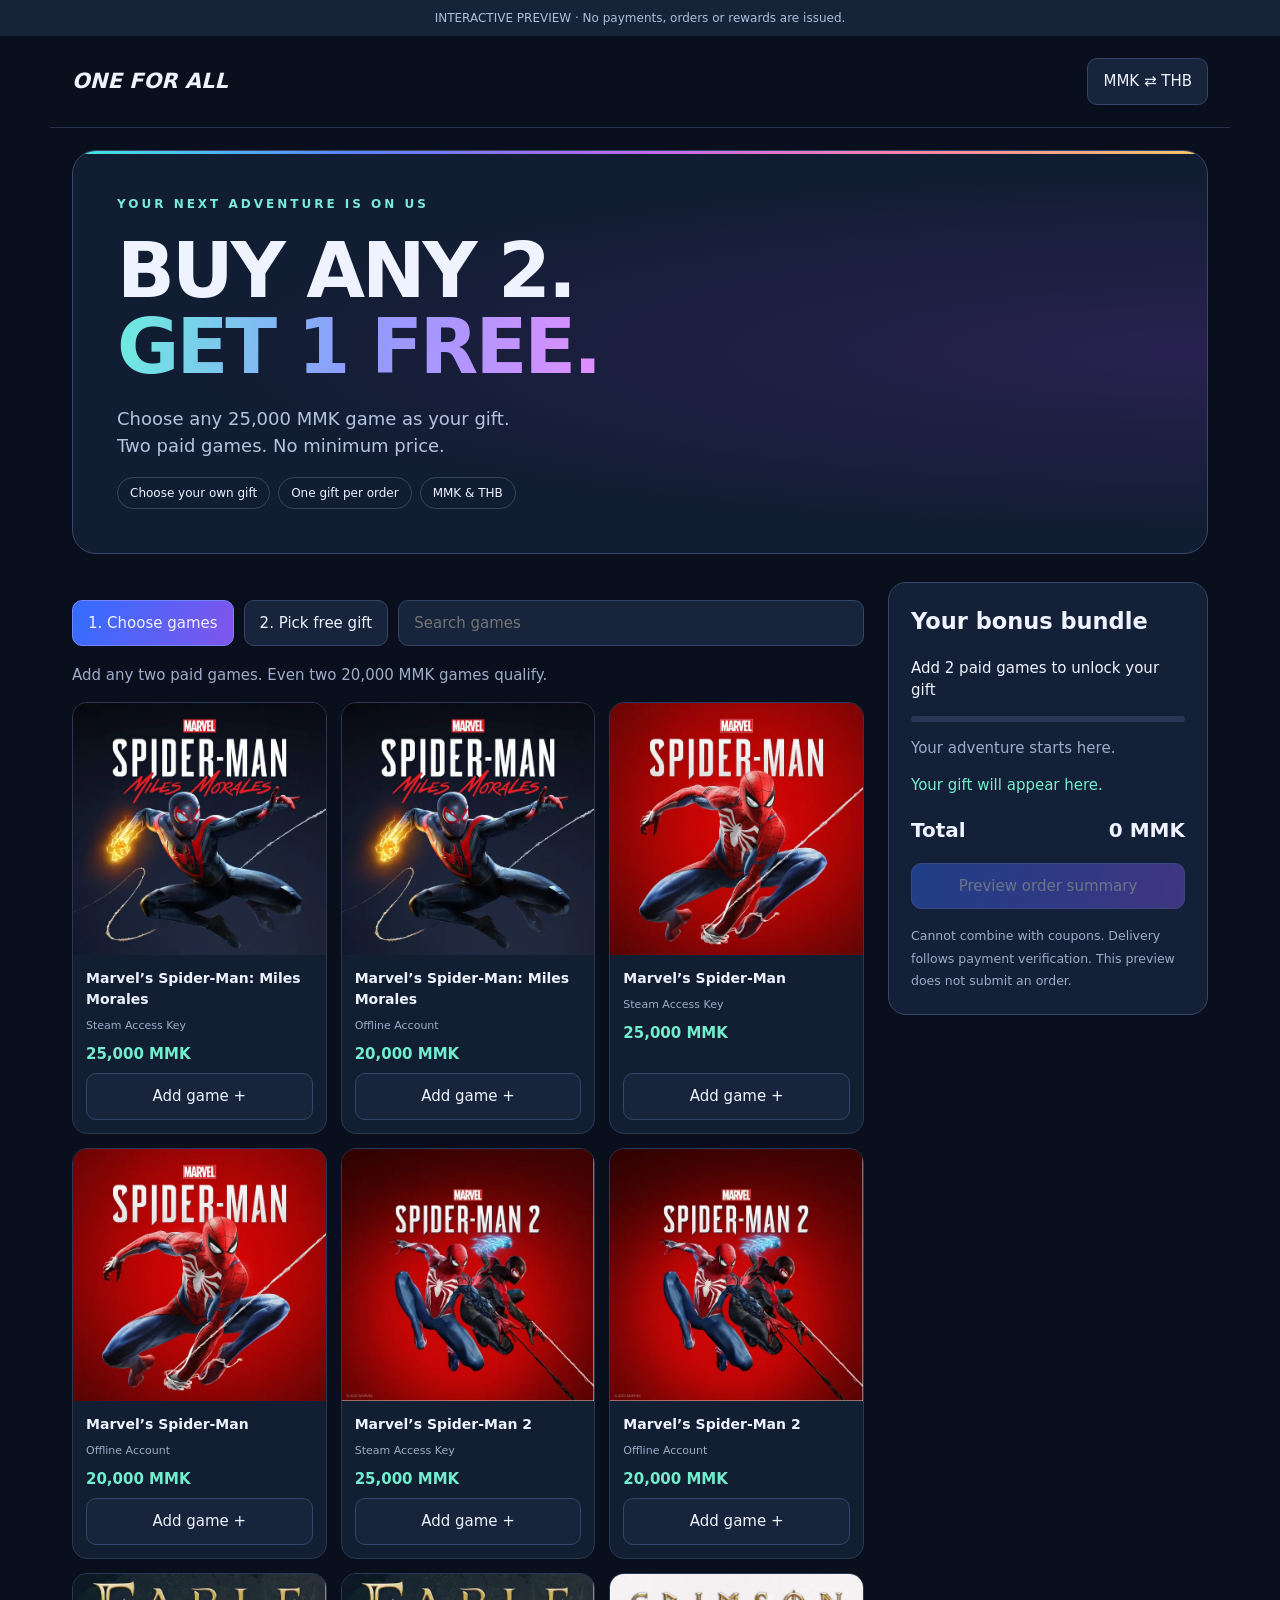
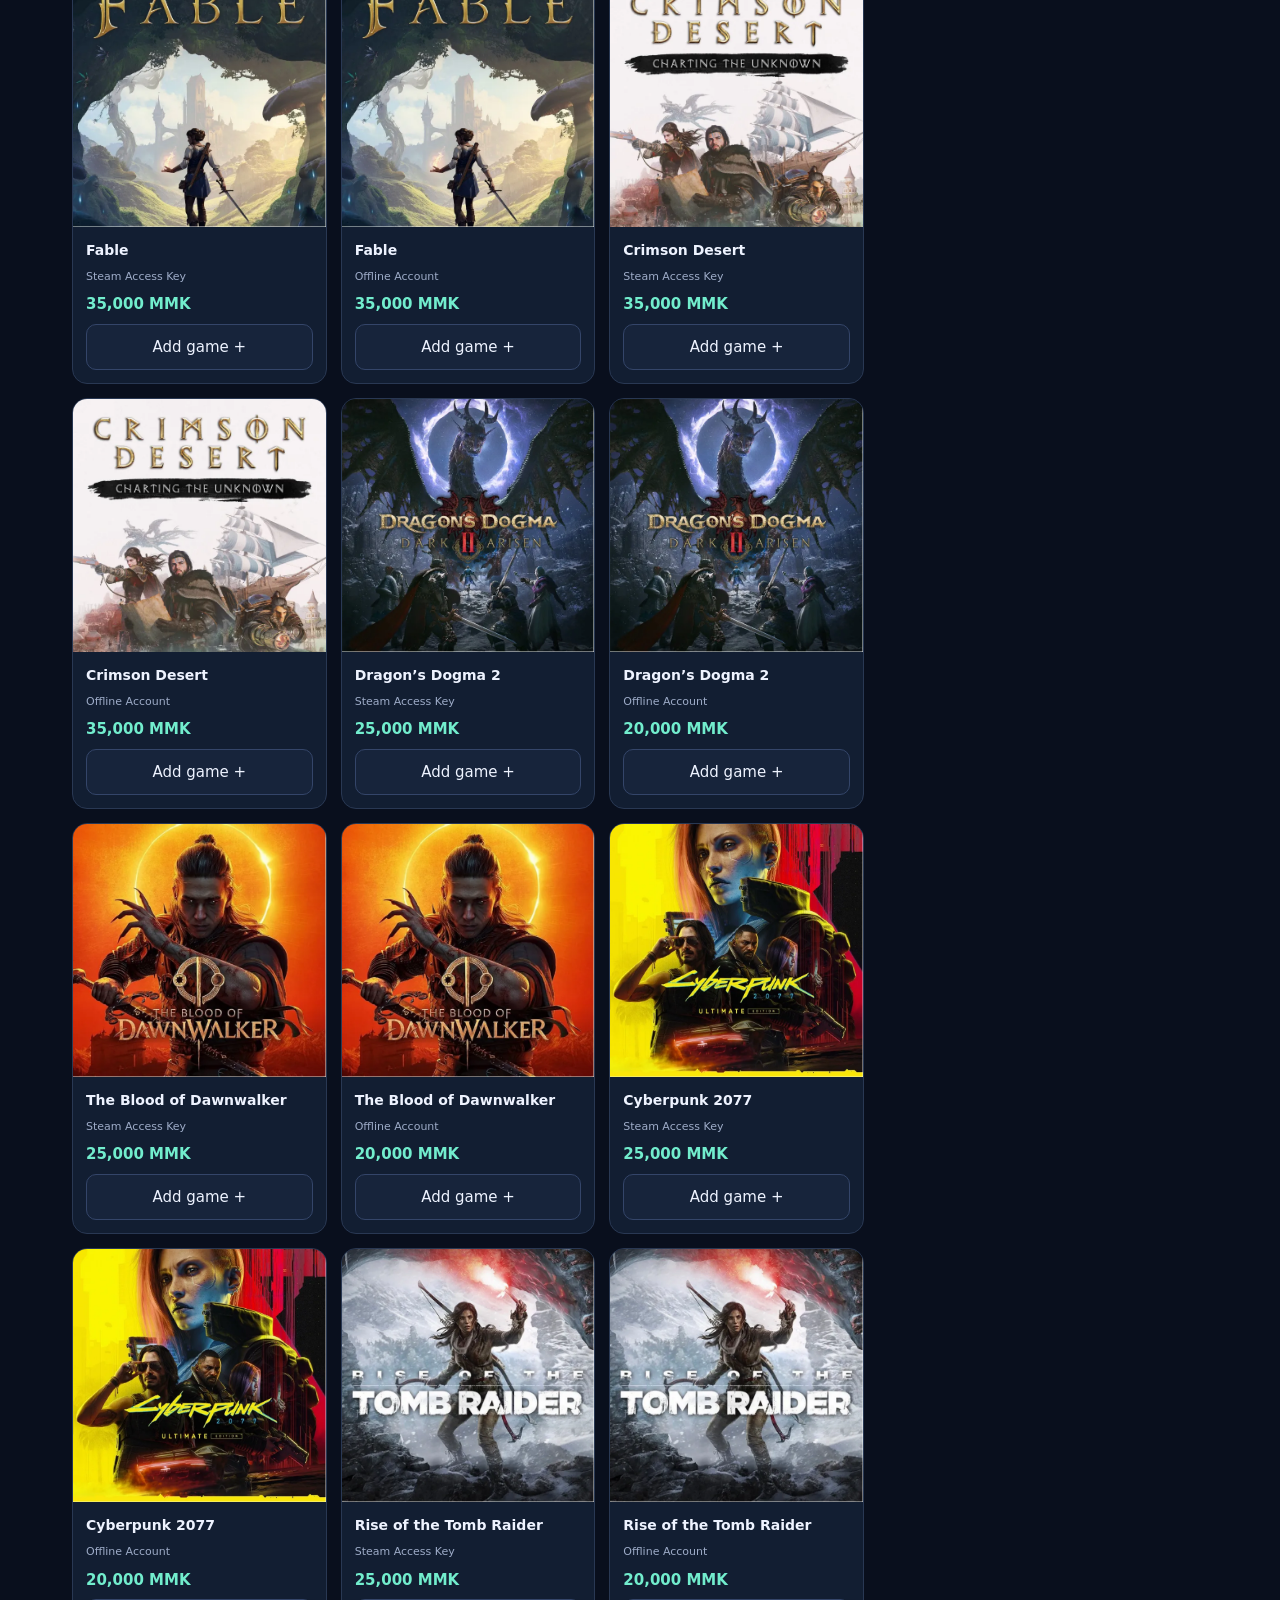
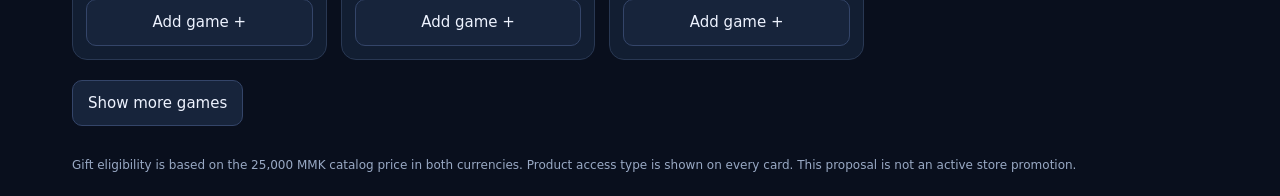
==== promo-demo.html @ 8325e5a8 "Add isolated buy two get one promotion demo" ====
<!doctype html><html lang="en"><meta charset="utf-8"><meta name="viewport" content="width=device-width,initial-scale=1"><meta name="robots" content="noindex"><title>OFA • Buy 2 Get 1 Preview</title><style>
*{box-sizing:border-box}body{margin:0;background:#090f1d;color:#eef3ff;font:15px/1.5 system-ui,sans-serif}header,main{max-width:1180px;margin:auto;padding:22px}header{display:flex;justify-content:space-between;align-items:center;border-bottom:1px solid #283248}b.brand{font-size:21px;font-style:italic}button,input,select{font:inherit;color:inherit;background:#17243b;border:1px solid #344569;border-radius:10px;padding:11px 15px}button{cursor:pointer}button:disabled{opacity:.4;cursor:default}button.active,.primary{background:linear-gradient(110deg,#326dff,#8155ec);border-color:#7785ff}small,.muted{color:#9eacc8}.notice{font-size:12px;background:#152439;padding:9px 22px;text-align:center;color:#adbfdd}.hero{position:relative;overflow:hidden;border:1px solid #38476d;border-radius:24px;padding:44px;background:radial-gradient(ellipse at right,#40256e80,transparent 65%),#111d32}.hero:before{content:'';position:absolute;top:0;left:0;right:0;height:3px;background:linear-gradient(90deg,#42e8dd,#5b82ff,#bb69ef,#ff86a6,#f8c868)}.eyebrow{color:#79e8dd;font-size:12px;letter-spacing:3px;font-weight:800}h1{font-size:clamp(36px,7vw,76px);line-height:1;letter-spacing:-3px;margin:20px 0}h1 span{background:linear-gradient(100deg,#6deddf,#8e9aff,#e18fff);color:transparent;background-clip:text}.hero p{color:#b6c3df;max-width:560px;font-size:18px}.chips{display:flex;gap:8px;flex-wrap:wrap}.chips span{padding:6px 12px;border:1px solid #394260;border-radius:30px;font-size:12px}.layout{display:grid;grid-template-columns:1fr 320px;gap:24px;margin-top:28px}.toolbar{display:flex;gap:10px;flex-wrap:wrap;margin:18px 0}.toolbar input{flex:1;min-width:150px}.grid{display:grid;grid-template-columns:repeat(3,minmax(0,1fr));gap:14px}.card{background:#121e32;border:1px solid #293853;border-radius:15px;overflow:hidden;display:flex;flex-direction:column}.cover{aspect-ratio:1;object-fit:cover;width:100%;background:linear-gradient(140deg,#304677,#70388b)}.card section{padding:13px;display:flex;flex-direction:column;gap:8px;flex:1}.card h3{font-size:14px;margin:0}.card small{font-size:11px}.card button{margin-top:auto;width:100%}.price{color:#72edcd;font-weight:800}.summary{position:sticky;top:16px;background:#142038;border:1px solid #39486a;border-radius:18px;padding:22px;align-self:start}.summary h2{margin-top:0}.line{padding:12px 0;border-bottom:1px solid #2e3b55;font-size:13px}.line button{padding:2px 9px;margin:6px}.progress{height:6px;background:#2a3654;border-radius:10px;margin:14px 0}.progress i{height:100%;display:block;background:linear-gradient(90deg,#52dcd4,#9b6eff);border-radius:10px}.total{display:flex;justify-content:space-between;font-size:20px;font-weight:800;margin:18px 0}#giftNote{color:#75edcc}.empty{padding:24px;color:#aebcd5}#result{color:#78e8ce}footer{margin-top:30px;color:#99a9c4;font-size:12px}@media(max-width:800px){.layout{grid-template-columns:1fr}.summary{position:static;grid-row:1}.grid{grid-template-columns:repeat(2,minmax(0,1fr))}.hero{padding:28px 22px}header,main{padding:16px}h1{letter-spacing:-2px}}@media(prefers-reduced-motion:no-preference){button{transition:background .2s,transform .2s}button:hover:not(:disabled){transform:translateY(-2px)}}
</style><div class="notice">INTERACTIVE PREVIEW · No payments, orders or rewards are issued.</div><header><b class="brand">ONE FOR ALL</b><button id="currency">MMK ⇄ THB</button></header><main><section class="hero"><div class="eyebrow">YOUR NEXT ADVENTURE IS ON US</div><h1>BUY ANY 2.<br><span>GET 1 FREE.</span></h1><p>Choose any 25,000 MMK game as your gift.<br>Two paid games. No minimum price.</p><div class="chips"><span>Choose your own gift</span><span>One gift per order</span><span>MMK & THB</span></div></section><div class="layout"><section><div class="toolbar"><button id="shop" class="active">1. Choose games</button><button id="gifts">2. Pick free gift</button><input id="search" placeholder="Search games" aria-label="Search games"></div><p id="catalogNote" class="muted"></p><div id="grid" class="grid"></div><button id="more" style="margin-top:20px">Show more games</button></section><aside class="summary"><h2>Your bonus bundle</h2><div id="progressText" role="status"></div><div class="progress"><i id="bar"></i></div><div id="cart"></div><p id="giftNote"></p><div class="total"><span>Total</span><span id="total"></span></div><button class="primary" id="review" style="width:100%">Preview order summary</button><p id="result" role="status"></p><small>Cannot combine with coupons. Delivery follows payment verification. This preview does not submit an order.</small></aside></div><footer>Gift eligibility is based on the 25,000 MMK catalog price in both currencies. Product access type is shown on every card. This proposal is not an active store promotion.</footer></main><script>
const products=[{"id": "aow-spiderman-miles-steam", "title": "Marvel’s Spider-Man: Miles Morales", "type": "Steam Access Key", "THB": 180, "MMK": 25000, "eligible": true, "image": "assets/action-open-world/spiderman-miles.webp"}, {"id": "aow-spiderman-miles-offline", "title": "Marvel’s Spider-Man: Miles Morales", "type": "Offline Account", "THB": 140, "MMK": 20000, "eligible": true, "image": "assets/action-open-world/spiderman-miles.webp"}, {"id": "aow-spiderman-1-steam", "title": "Marvel’s Spider-Man", "type": "Steam Access Key", "THB": 180, "MMK": 25000, "eligible": true, "image": "assets/action-open-world/Spiderman-1.webp"}, {"id": "aow-spiderman-1-offline", "title": "Marvel’s Spider-Man", "type": "Offline Account", "THB": 140, "MMK": 20000, "eligible": true, "image": "assets/action-open-world/Spiderman-1.webp"}, {"id": "aow-spiderman-2-steam", "title": "Marvel’s Spider-Man 2", "type": "Steam Access Key", "THB": 180, "MMK": 25000, "eligible": true, "image": "assets/action-open-world/spiderman-2.webp"}, {"id": "aow-spiderman-2-offline", "title": "Marvel’s Spider-Man 2", "type": "Offline Account", "THB": 140, "MMK": 20000, "eligible": true, "image": "assets/action-open-world/spiderman-2.webp"}, {"id": "aow-fable-steam", "title": "Fable", "type": "Steam Access Key", "THB": 260, "MMK": 35000, "eligible": true, "image": "assets/action-open-world/fable.webp"}, {"id": "aow-fable-offline", "title": "Fable", "type": "Offline Account", "THB": 260, "MMK": 35000, "eligible": true, "image": "assets/action-open-world/fable.webp"}, {"id": "aow-crimson-desert-steam", "title": "Crimson Desert", "type": "Steam Access Key", "THB": 260, "MMK": 35000, "eligible": true, "image": "assets/action-open-world/crimson-desert.webp"}, {"id": "aow-crimson-desert-offline", "title": "Crimson Desert", "type": "Offline Account", "THB": 260, "MMK": 35000, "eligible": true, "image": "assets/action-open-world/crimson-desert.webp"}, {"id": "aow-dragon-dogma-2-steam", "title": "Dragon’s Dogma 2", "type": "Steam Access Key", "THB": 180, "MMK": 25000, "eligible": true, "image": "assets/action-open-world/dragon-dogma-2.webp"}, {"id": "aow-dragon-dogma-2-offline", "title": "Dragon’s Dogma 2", "type": "Offline Account", "THB": 140, "MMK": 20000, "eligible": true, "image": "assets/action-open-world/dragon-dogma-2.webp"}, {"id": "aow-dawnwalker-steam", "title": "The Blood of Dawnwalker", "type": "Steam Access Key", "THB": 180, "MMK": 25000, "eligible": true, "image": "assets/action-open-world/dawnwalker.webp"}, {"id": "aow-dawnwalker-offline", "title": "The Blood of Dawnwalker", "type": "Offline Account", "THB": 140, "MMK": 20000, "eligible": true, "image": "assets/action-open-world/dawnwalker.webp"}, {"id": "aow-cyberpunk-2077-steam", "title": "Cyberpunk 2077", "type": "Steam Access Key", "THB": 180, "MMK": 25000, "eligible": true, "image": "assets/action-open-world/cyberpunk-2077.webp"}, {"id": "aow-cyberpunk-2077-offline", "title": "Cyberpunk 2077", "type": "Offline Account", "THB": 140, "MMK": 20000, "eligible": true, "image": "assets/action-open-world/cyberpunk-2077.webp"}, {"id": "aow-tr-rise-steam", "title": "Rise of the Tomb Raider", "type": "Steam Access Key", "THB": 180, "MMK": 25000, "eligible": true, "image": "assets/action-open-world/tr-rise.webp"}, {"id": "aow-tr-rise-offline", "title": "Rise of the Tomb Raider", "type": "Offline Account", "THB": 140, "MMK": 20000, "eligible": true, "image": "assets/action-open-world/tr-rise.webp"}, {"id": "aow-tr-shadow-steam", "title": "Shadow of the Tomb Raider", "type": "Steam Access Key", "THB": 180, "MMK": 25000, "eligible": true, "image": "assets/action-open-world/tr-shadow.webp"}, {"id": "aow-tr-shadow-offline", "title": "Shadow of the Tomb Raider", "type": "Offline Account", "THB": 140, "MMK": 20000, "eligible": true, "image": "assets/action-open-world/tr-shadow.webp"}, {"id": "asd-last-of-us-2-steam", "title": "The Last of Us Part II", "type": "Steam Access Key", "THB": 180, "MMK": 25000, "eligible": true, "image": "assets/action-storydriven/lou-part-2.jpg"}, {"id": "asd-last-of-us-2-offline", "title": "The Last of Us Part II", "type": "Offline Account", "THB": 140, "MMK": 20000, "eligible": true, "image": "assets/action-storydriven/lou-part-2.jpg"}, {"id": "asd-resonance-plague-tale-steam", "title": "Resonance: A Plague Tale Legacy", "type": "Steam Access Key", "THB": 180, "MMK": 25000, "eligible": true, "image": "assets/action-storydriven/Resonance-plaguetale.webp"}, {"id": "asd-resonance-plague-tale-offline", "title": "Resonance: A Plague Tale Legacy", "type": "Offline Account", "THB": 140, "MMK": 20000, "eligible": true, "image": "assets/action-storydriven/Resonance-plaguetale.webp"}, {"id": "asd-onimusha-steam", "title": "Onimusha", "type": "Steam Access Key", "THB": 180, "MMK": 25000, "eligible": true, "image": "assets/action-storydriven/onimusha.webp"}, {"id": "asd-onimusha-offline", "title": "Onimusha", "type": "Offline Account", "THB": 140, "MMK": 20000, "eligible": true, "image": "assets/action-storydriven/onimusha.webp"}, {"id": "asd-ace-combat-8-steam", "title": "ACE COMBAT 8", "type": "Steam Access Key", "THB": 260, "MMK": 35000, "eligible": true, "image": "assets/action-storydriven/ace-combat-8.webp"}, {"id": "asd-ace-combat-8-offline", "title": "ACE COMBAT 8", "type": "Offline Account", "THB": 180, "MMK": 25000, "eligible": true, "image": "assets/action-storydriven/ace-combat-8.webp"}, {"id": "asd-gears-of-war-eday-steam", "title": "Gears of War: E-Day", "type": "Steam Access Key", "THB": 180, "MMK": 25000, "eligible": true, "image": "assets/action-storydriven/gow-eday.webp"}, {"id": "asd-gears-of-war-eday-offline", "title": "Gears of War: E-Day", "type": "Offline Account", "THB": 140, "MMK": 20000, "eligible": true, "image": "assets/action-storydriven/gow-eday.webp"}, {"id": "asd-phantom-blade-zero-steam", "title": "Phantom Blade Zero", "type": "Steam Access Key", "THB": 260, "MMK": 35000, "eligible": true, "image": "assets/action-storydriven/Phantom Plade.webp"}, {"id": "asd-phantom-blade-zero-offline", "title": "Phantom Blade Zero", "type": "Offline Account", "THB": 260, "MMK": 35000, "eligible": true, "image": "assets/action-storydriven/Phantom Plade.webp"}, {"id": "extra-subnautica-2-steam", "title": "Subnautica 2", "type": "Steam Access Key", "THB": 180, "MMK": 25000, "eligible": true, "image": "assets/additional-games/sunautica-2.webp"}, {"id": "extra-subnautica-2-offline", "title": "Subnautica 2", "type": "Offline Account", "THB": 140, "MMK": 20000, "eligible": true, "image": "assets/additional-games/sunautica-2.webp"}, {"id": "extra-granblue-relink-steam", "title": "Granblue Fantasy: Relink", "type": "Steam Access Key", "THB": 180, "MMK": 25000, "eligible": true, "image": "assets/additional-games/granblue-relink.webp"}, {"id": "extra-granblue-relink-offline", "title": "Granblue Fantasy: Relink", "type": "Offline Account", "THB": 140, "MMK": 20000, "eligible": true, "image": "assets/additional-games/granblue-relink.webp"}, {"id": "extra-forza-horizon-6-steam", "title": "Forza Horizon 6", "type": "Steam Access Key", "THB": 180, "MMK": 25000, "eligible": true, "image": "assets/additional-games/forza-6.webp"}, {"id": "extra-forza-horizon-6-offline", "title": "Forza Horizon 6", "type": "Offline Account", "THB": 140, "MMK": 20000, "eligible": true, "image": "assets/additional-games/forza-6.webp"}, {"id": "extra-007-first-light-steam", "title": "007 First Light", "type": "Steam Access Key", "THB": 180, "MMK": 25000, "eligible": true, "image": "assets/additional-games/007-firstlight.webp"}, {"id": "extra-007-first-light-offline", "title": "007 First Light", "type": "Offline Account", "THB": 140, "MMK": 20000, "eligible": true, "image": "assets/additional-games/007-firstlight.webp"}, {"id": "extra-resident-evil-requiem-steam", "title": "Resident Evil Requiem", "type": "Steam Access Key", "THB": 180, "MMK": 25000, "eligible": true, "image": "assets/additional-games/resident-9.webp"}, {"id": "extra-resident-evil-requiem-offline", "title": "Resident Evil Requiem", "type": "Offline Account", "THB": 140, "MMK": 20000, "eligible": true, "image": "assets/additional-games/resident-9.webp"}, {"id": "extra-death-stranding-2-steam", "title": "Death Stranding 2", "type": "Steam Access Key", "THB": 180, "MMK": 25000, "eligible": true, "image": "assets/additional-games/death-stranding-2.webp"}, {"id": "extra-death-stranding-2-offline", "title": "Death Stranding 2", "type": "Offline Account", "THB": 140, "MMK": 20000, "eligible": true, "image": "assets/additional-games/death-stranding-2.webp"}, {"id": "extra-horizon-zero-dawn-steam", "title": "Horizon Zero Dawn", "type": "Steam Access Key", "THB": 180, "MMK": 25000, "eligible": true, "image": "assets/additional-games/horizon-zero-dawn.webp"}, {"id": "extra-horizon-zero-dawn-offline", "title": "Horizon Zero Dawn", "type": "Offline Account", "THB": 140, "MMK": 20000, "eligible": true, "image": "assets/additional-games/horizon-zero-dawn.webp"}, {"id": "extra-steins-gate-reboot-steam", "title": "STEINS;GATE RE:BOOT", "type": "Steam Access Key", "THB": 180, "MMK": 25000, "eligible": true, "image": "assets/additional-games/Stein-gate-remake.webp"}, {"id": "extra-steins-gate-reboot-offline", "title": "STEINS;GATE RE:BOOT", "type": "Offline Account", "THB": 140, "MMK": 20000, "eligible": true, "image": "assets/additional-games/Stein-gate-remake.webp"}, {"id": "extra-baldurs-gate-3-steam", "title": "Baldur’s Gate 3", "type": "Steam Access Key", "THB": 180, "MMK": 25000, "eligible": true, "image": "assets/additional-games/baldur-gate-3.webp"}, {"id": "extra-baldurs-gate-3-offline", "title": "Baldur’s Gate 3", "type": "Offline Account", "THB": 140, "MMK": 20000, "eligible": true, "image": "assets/additional-games/baldur-gate-3.webp"}, {"id": "extra-death-stranding-steam", "title": "Death Stranding", "type": "Steam Access Key", "THB": 180, "MMK": 25000, "eligible": true, "image": "assets/additional-games/death-stranding.webp"}, {"id": "extra-death-stranding-offline", "title": "Death Stranding", "type": "Offline Account", "THB": 140, "MMK": 20000, "eligible": true, "image": "assets/additional-games/death-stranding.webp"}, {"id": "extra-metal-gear-solid-v-steam", "title": "Metal Gear Solid V", "type": "Steam Access Key", "THB": 180, "MMK": 25000, "eligible": true, "image": "assets/additional-games/metalgear-5.webp"}, {"id": "extra-metal-gear-solid-v-offline", "title": "Metal Gear Solid V", "type": "Offline Account", "THB": 140, "MMK": 20000, "eligible": true, "image": "assets/additional-games/metalgear-5.webp"}, {"id": "extra-kingdom-come-2-steam", "title": "Kingdom Come: Deliverance II", "type": "Steam Access Key", "THB": 180, "MMK": 25000, "eligible": true, "image": "assets/additional-games/kingdomcome-2.webp"}, {"id": "extra-kingdom-come-2-offline", "title": "Kingdom Come: Deliverance II", "type": "Offline Account", "THB": 140, "MMK": 20000, "eligible": true, "image": "assets/additional-games/kingdomcome-2.webp"}, {"id": "extra-banishers-steam", "title": "Banishers: Ghosts of New Eden", "type": "Steam Access Key", "THB": 180, "MMK": 25000, "eligible": true, "image": "assets/additional-games/banisher.webp"}, {"id": "extra-banishers-offline", "title": "Banishers: Ghosts of New Eden", "type": "Offline Account", "THB": 140, "MMK": 20000, "eligible": true, "image": "assets/additional-games/banisher.webp"}, {"id": "batch-monsterhunter-wild-steam", "title": "Monster Hunter Wilds", "type": "Steam Access Key", "THB": 260, "MMK": 35000, "eligible": true, "image": "assets/catalog-expansion/monsterhunter-wild.webp"}, {"id": "batch-monsterhunter-wild-offline", "title": "Monster Hunter Wilds", "type": "Offline Account", "THB": 140, "MMK": 20000, "eligible": true, "image": "assets/catalog-expansion/monsterhunter-wild.webp"}, {"id": "batch-monsterhunter-ice-steam", "title": "Monster Hunter: World – Iceborne", "type": "Steam Access Key", "THB": 180, "MMK": 25000, "eligible": true, "image": "assets/catalog-expansion/monsterhunter-ice.webp"}, {"id": "batch-monsterhunter-ice-offline", "title": "Monster Hunter: World – Iceborne", "type": "Offline Account", "THB": 140, "MMK": 20000, "eligible": true, "image": "assets/catalog-expansion/monsterhunter-ice.webp"}, {"id": "batch-snowrunner-steam", "title": "SnowRunner", "type": "Steam Access Key", "THB": 180, "MMK": 25000, "eligible": true, "image": "assets/catalog-expansion/snowrunner.webp"}, {"id": "batch-snowrunner-offline", "title": "SnowRunner", "type": "Offline Account", "THB": 140, "MMK": 20000, "eligible": true, "image": "assets/catalog-expansion/snowrunner.webp"}, {"id": "batch-pragmata-steam", "title": "PRAGMATA", "type": "Steam Access Key", "THB": 180, "MMK": 25000, "eligible": true, "image": "assets/catalog-expansion/Pragmata.webp"}, {"id": "batch-pragmata-offline", "title": "PRAGMATA", "type": "Offline Account", "THB": 140, "MMK": 20000, "eligible": true, "image": "assets/catalog-expansion/Pragmata.webp"}, {"id": "batch-bayonetta-steam", "title": "Bayonetta", "type": "Steam Access Key", "THB": 180, "MMK": 25000, "eligible": true, "image": "assets/catalog-expansion/bayonetta.webp"}, {"id": "batch-bayonetta-offline", "title": "Bayonetta", "type": "Offline Account", "THB": 140, "MMK": 20000, "eligible": true, "image": "assets/catalog-expansion/bayonetta.webp"}, {"id": "batch-stellar-blade-steam", "title": "Stellar Blade", "type": "Steam Access Key", "THB": 180, "MMK": 25000, "eligible": true, "image": "assets/catalog-expansion/stellar-blade.webp"}, {"id": "batch-stellar-blade-offline", "title": "Stellar Blade", "type": "Offline Account", "THB": 140, "MMK": 20000, "eligible": true, "image": "assets/catalog-expansion/stellar-blade.webp"}, {"id": "batch-final-fantasy-remake-steam", "title": "Final Fantasy VII Remake", "type": "Steam Access Key", "THB": 180, "MMK": 25000, "eligible": true, "image": "assets/catalog-expansion/final-fantasy--remake.webp"}, {"id": "batch-final-fantasy-remake-offline", "title": "Final Fantasy VII Remake", "type": "Offline Account", "THB": 140, "MMK": 20000, "eligible": true, "image": "assets/catalog-expansion/final-fantasy--remake.webp"}, {"id": "batch-final-fantasy-7-rebirth-steam", "title": "Final Fantasy VII Rebirth", "type": "Steam Access Key", "THB": 180, "MMK": 25000, "eligible": true, "image": "assets/catalog-expansion/final-fantasy-7-rebirth.webp"}, {"id": "batch-final-fantasy-7-rebirth-offline", "title": "Final Fantasy VII Rebirth", "type": "Offline Account", "THB": 140, "MMK": 20000, "eligible": true, "image": "assets/catalog-expansion/final-fantasy-7-rebirth.webp"}, {"id": "batch-wukong-steam", "title": "Black Myth: Wukong", "type": "Steam Access Key", "THB": 180, "MMK": 25000, "eligible": true, "image": "assets/catalog-expansion/wukong.webp"}, {"id": "batch-wukong-offline", "title": "Black Myth: Wukong", "type": "Offline Account", "THB": 140, "MMK": 20000, "eligible": true, "image": "assets/catalog-expansion/wukong.webp"}, {"id": "batch-monsterhunter-rise-steam", "title": "Monster Hunter Rise", "type": "Steam Access Key", "THB": 180, "MMK": 25000, "eligible": true, "image": "assets/catalog-expansion/monsterhunter-rise.webp"}, {"id": "batch-monsterhunter-rise-offline", "title": "Monster Hunter Rise", "type": "Offline Account", "THB": 140, "MMK": 20000, "eligible": true, "image": "assets/catalog-expansion/monsterhunter-rise.webp"}, {"id": "batch-resident-4-steam", "title": "Resident Evil 4", "type": "Steam Access Key", "THB": 180, "MMK": 25000, "eligible": true, "image": "assets/catalog-expansion/resident-4.webp"}, {"id": "batch-resident-4-offline", "title": "Resident Evil 4", "type": "Offline Account", "THB": 140, "MMK": 20000, "eligible": true, "image": "assets/catalog-expansion/resident-4.webp"}, {"id": "batch-elderring-steam", "title": "Elden Ring", "type": "Steam Access Key", "THB": 180, "MMK": 25000, "eligible": true, "image": "assets/catalog-expansion/elderring.webp"}, {"id": "batch-elderring-offline", "title": "Elden Ring", "type": "Offline Account", "THB": 140, "MMK": 20000, "eligible": true, "image": "assets/catalog-expansion/elderring.webp"}, {"id": "batch-resident-3-steam", "title": "Resident Evil 3", "type": "Steam Access Key", "THB": 180, "MMK": 25000, "eligible": true, "image": "assets/catalog-expansion/resident-3.webp"}, {"id": "batch-resident-3-offline", "title": "Resident Evil 3", "type": "Offline Account", "THB": 140, "MMK": 20000, "eligible": true, "image": "assets/catalog-expansion/resident-3.webp"}, {"id": "batch-resident-0-steam", "title": "Resident Evil 0", "type": "Steam Access Key", "THB": 180, "MMK": 25000, "eligible": true, "image": "assets/catalog-expansion/resident-0.webp"}, {"id": "batch-resident-0-offline", "title": "Resident Evil 0", "type": "Offline Account", "THB": 140, "MMK": 20000, "eligible": true, "image": "assets/catalog-expansion/resident-0.webp"}, {"id": "batch-resident-5-steam", "title": "Resident Evil 5", "type": "Steam Access Key", "THB": 180, "MMK": 25000, "eligible": true, "image": "assets/catalog-expansion/resident-5.webp"}, {"id": "batch-resident-5-offline", "title": "Resident Evil 5", "type": "Offline Account", "THB": 140, "MMK": 20000, "eligible": true, "image": "assets/catalog-expansion/resident-5.webp"}, {"id": "batch-bleach-rebirth-steam", "title": "BLEACH Rebirth of Souls", "type": "Steam Access Key", "THB": 180, "MMK": 25000, "eligible": true, "image": "assets/catalog-expansion/bleach-rebirth.webp"}, {"id": "batch-bleach-rebirth-offline", "title": "BLEACH Rebirth of Souls", "type": "Offline Account", "THB": 140, "MMK": 20000, "eligible": true, "image": "assets/catalog-expansion/bleach-rebirth.webp"}, {"id": "batch-digimon-time-steam", "title": "Digimon Story: Time Stranger", "type": "Steam Access Key", "THB": 180, "MMK": 25000, "eligible": true, "image": "assets/catalog-expansion/Digimon-time.webp"}, {"id": "batch-digimon-time-offline", "title": "Digimon Story: Time Stranger", "type": "Offline Account", "THB": 140, "MMK": 20000, "eligible": true, "image": "assets/catalog-expansion/Digimon-time.webp"}, {"id": "batch-dragonball-zero-steam", "title": "Dragon Ball: Sparking! ZERO", "type": "Steam Access Key", "THB": 180, "MMK": 25000, "eligible": true, "image": "assets/catalog-expansion/dragonball-zero.webp"}, {"id": "batch-dragonball-zero-offline", "title": "Dragon Ball: Sparking! ZERO", "type": "Offline Account", "THB": 140, "MMK": 20000, "eligible": true, "image": "assets/catalog-expansion/dragonball-zero.webp"}, {"id": "batch-jjk-clash-steam", "title": "Jujutsu Kaisen Cursed Clash", "type": "Steam Access Key", "THB": 180, "MMK": 25000, "eligible": true, "image": "assets/catalog-expansion/jjk-clash.webp"}, {"id": "batch-jjk-clash-offline", "title": "Jujutsu Kaisen Cursed Clash", "type": "Offline Account", "THB": 140, "MMK": 20000, "eligible": true, "image": "assets/catalog-expansion/jjk-clash.webp"}, {"id": "batch-naruto-4-steam", "title": "Naruto Shippuden: Ultimate Ninja Storm 4", "type": "Steam Access Key", "THB": 180, "MMK": 25000, "eligible": true, "image": "assets/catalog-expansion/naruto-4.webp"}, {"id": "batch-naruto-4-offline", "title": "Naruto Shippuden: Ultimate Ninja Storm 4", "type": "Offline Account", "THB": 140, "MMK": 20000, "eligible": true, "image": "assets/catalog-expansion/naruto-4.webp"}, {"id": "batch-persona-4-golden-steam", "title": "Persona 4 Golden", "type": "Steam Access Key", "THB": 180, "MMK": 25000, "eligible": true, "image": "assets/catalog-expansion/persona-4-golden.webp"}, {"id": "batch-persona-4-golden-offline", "title": "Persona 4 Golden", "type": "Offline Account", "THB": 140, "MMK": 20000, "eligible": true, "image": "assets/catalog-expansion/persona-4-golden.webp"}, {"id": "batch-persona-5-steam", "title": "Persona 5", "type": "Steam Access Key", "THB": 180, "MMK": 25000, "eligible": true, "image": "assets/catalog-expansion/persona-5.webp"}, {"id": "batch-persona-5-offline", "title": "Persona 5", "type": "Offline Account", "THB": 140, "MMK": 20000, "eligible": true, "image": "assets/catalog-expansion/persona-5.webp"}, {"id": "batch-persona-3-reload-steam", "title": "Persona 3 Reload", "type": "Steam Access Key", "THB": 180, "MMK": 25000, "eligible": true, "image": "assets/catalog-expansion/persona-3-reload.webp"}, {"id": "batch-persona-3-reload-offline", "title": "Persona 3 Reload", "type": "Offline Account", "THB": 140, "MMK": 20000, "eligible": true, "image": "assets/catalog-expansion/persona-3-reload.webp"}, {"id": "batch-metaphor-steam", "title": "Metaphor: ReFantazio", "type": "Steam Access Key", "THB": 180, "MMK": 25000, "eligible": true, "image": "assets/catalog-expansion/metaphor.webp"}, {"id": "batch-metaphor-offline", "title": "Metaphor: ReFantazio", "type": "Offline Account", "THB": 140, "MMK": 20000, "eligible": true, "image": "assets/catalog-expansion/metaphor.webp"}, {"id": "batch-smtv-5-steam", "title": "Shin Megami Tensei V", "type": "Steam Access Key", "THB": 180, "MMK": 25000, "eligible": true, "image": "assets/catalog-expansion/smtv-5.webp"}, {"id": "batch-smtv-5-offline", "title": "Shin Megami Tensei V", "type": "Offline Account", "THB": 140, "MMK": 20000, "eligible": true, "image": "assets/catalog-expansion/smtv-5.webp"}, {"id": "batch-persona-4-remake-steam", "title": "Persona 4 Revival", "type": "Steam Access Key", "THB": 180, "MMK": 25000, "eligible": true, "image": "assets/catalog-expansion/persona-4-remake.webp"}, {"id": "batch-persona-4-remake-offline", "title": "Persona 4 Revival", "type": "Offline Account", "THB": 140, "MMK": 20000, "eligible": true, "image": "assets/catalog-expansion/persona-4-remake.webp"}, {"id": "batch-dragonquest-vii-steam", "title": "Dragon Quest VII Reimagined", "type": "Steam Access Key", "THB": 180, "MMK": 25000, "eligible": true, "image": "assets/catalog-expansion/dragonquest-vii.webp"}, {"id": "batch-dragonquest-vii-offline", "title": "Dragon Quest VII Reimagined", "type": "Offline Account", "THB": 140, "MMK": 20000, "eligible": true, "image": "assets/catalog-expansion/dragonquest-vii.webp"}, {"id": "batch-bannerlord-2-steam", "title": "Mount & Blade II: Bannerlord", "type": "Steam Access Key", "THB": 180, "MMK": 25000, "eligible": true, "image": "assets/catalog-expansion/bannerlord-2.webp"}, {"id": "batch-bannerlord-2-offline", "title": "Mount & Blade II: Bannerlord", "type": "Offline Account", "THB": 140, "MMK": 20000, "eligible": true, "image": "assets/catalog-expansion/bannerlord-2.webp"}, {"id": "batch-oblivion-remastered-steam", "title": "The Elder Scrolls IV: Oblivion Remastered", "type": "Steam Access Key", "THB": 180, "MMK": 25000, "eligible": true, "image": "assets/catalog-expansion/oblivion-remastered.webp"}, {"id": "batch-oblivion-remastered-offline", "title": "The Elder Scrolls IV: Oblivion Remastered", "type": "Offline Account", "THB": 140, "MMK": 20000, "eligible": true, "image": "assets/catalog-expansion/oblivion-remastered.webp"}, {"id": "batch-kingdom-1-steam", "title": "Kingdom Come: Deliverance", "type": "Steam Access Key", "THB": 180, "MMK": 25000, "eligible": true, "image": "assets/catalog-expansion/kingdom 1.webp"}, {"id": "batch-kingdom-1-offline", "title": "Kingdom Come: Deliverance", "type": "Offline Account", "THB": 140, "MMK": 20000, "eligible": true, "image": "assets/catalog-expansion/kingdom 1.webp"}, {"id": "new-witcher-3-steam", "title": "The Witcher 3: Wild Hunt", "type": "Steam Access Key", "THB": 180, "MMK": 25000, "eligible": true, "image": "assets/catalog-new/witcher-3.webp"}, {"id": "new-witcher-3-offline", "title": "The Witcher 3: Wild Hunt", "type": "Offline Account", "THB": 140, "MMK": 20000, "eligible": true, "image": "assets/catalog-new/witcher-3.webp"}, {"id": "new-greedfall-steam", "title": "GreedFall", "type": "Steam Access Key", "THB": 180, "MMK": 25000, "eligible": true, "image": "assets/catalog-new/greedfall.webp"}, {"id": "new-greedfall-offline", "title": "GreedFall", "type": "Offline Account", "THB": 140, "MMK": 20000, "eligible": true, "image": "assets/catalog-new/greedfall.webp"}, {"id": "new-borderland-3-steam", "title": "Borderlands 3", "type": "Steam Access Key", "THB": 180, "MMK": 25000, "eligible": true, "image": "assets/catalog-new/borderland-3.webp"}, {"id": "new-borderland-3-offline", "title": "Borderlands 3", "type": "Offline Account", "THB": 140, "MMK": 20000, "eligible": true, "image": "assets/catalog-new/borderland-3.webp"}, {"id": "new-tales-arise-steam", "title": "Tales of Arise", "type": "Steam Access Key", "THB": 180, "MMK": 25000, "eligible": true, "image": "assets/catalog-new/tales-arise.webp"}, {"id": "new-tales-arise-offline", "title": "Tales of Arise", "type": "Offline Account", "THB": 140, "MMK": 20000, "eligible": true, "image": "assets/catalog-new/tales-arise.webp"}, {"id": "new-hogwart-steam", "title": "Hogwarts Legacy", "type": "Steam Access Key", "THB": 180, "MMK": 25000, "eligible": true, "image": "assets/catalog-new/hogwart.webp"}, {"id": "new-hogwart-offline", "title": "Hogwarts Legacy", "type": "Offline Account", "THB": 140, "MMK": 20000, "eligible": true, "image": "assets/catalog-new/hogwart.webp"}, {"id": "new-nier-automata-steam", "title": "NieR:Automata", "type": "Steam Access Key", "THB": 180, "MMK": 25000, "eligible": true, "image": "assets/catalog-new/nier-automata.webp"}, {"id": "new-nier-automata-offline", "title": "NieR:Automata", "type": "Offline Account", "THB": 140, "MMK": 20000, "eligible": true, "image": "assets/catalog-new/nier-automata.webp"}, {"id": "new-mafia-3-steam", "title": "Mafia III", "type": "Steam Access Key", "THB": 180, "MMK": 25000, "eligible": true, "image": "assets/catalog-new/mafia-3.webp"}, {"id": "new-mafia-3-offline", "title": "Mafia III", "type": "Offline Account", "THB": 140, "MMK": 20000, "eligible": true, "image": "assets/catalog-new/mafia-3.webp"}, {"id": "new-mafia-2-steam", "title": "Mafia II", "type": "Steam Access Key", "THB": 180, "MMK": 25000, "eligible": true, "image": "assets/catalog-new/mafia-2.webp"}, {"id": "new-mafia-2-offline", "title": "Mafia II", "type": "Offline Account", "THB": 140, "MMK": 20000, "eligible": true, "image": "assets/catalog-new/mafia-2.webp"}, {"id": "new-mafia-old-steam", "title": "Mafia: The Old Country", "type": "Steam Access Key", "THB": 180, "MMK": 25000, "eligible": true, "image": "assets/catalog-new/mafia-old.webp"}, {"id": "new-mafia-old-offline", "title": "Mafia: The Old Country", "type": "Offline Account", "THB": 140, "MMK": 20000, "eligible": true, "image": "assets/catalog-new/mafia-old.webp"}, {"id": "new-mafia-remake-steam", "title": "Mafia: Definitive Edition", "type": "Steam Access Key", "THB": 180, "MMK": 25000, "eligible": true, "image": "assets/catalog-new/mafia-remake.webp"}, {"id": "new-mafia-remake-offline", "title": "Mafia: Definitive Edition", "type": "Offline Account", "THB": 140, "MMK": 20000, "eligible": true, "image": "assets/catalog-new/mafia-remake.webp"}, {"id": "new-trail-inthesky-1st-steam", "title": "Trails in the Sky 1st Chapter", "type": "Steam Access Key", "THB": 180, "MMK": 25000, "eligible": true, "image": "assets/catalog-new/trail-inthesky-1st.webp"}, {"id": "new-trail-inthesky-1st-offline", "title": "Trails in the Sky 1st Chapter", "type": "Offline Account", "THB": 140, "MMK": 20000, "eligible": true, "image": "assets/catalog-new/trail-inthesky-1st.webp"}, {"id": "new-trail-horizon-steam", "title": "The Legend of Heroes: Trails beyond the Horizon", "type": "Steam Access Key", "THB": 180, "MMK": 25000, "eligible": true, "image": "assets/catalog-new/trail-horizon.webp"}, {"id": "new-trail-horizon-offline", "title": "The Legend of Heroes: Trails beyond the Horizon", "type": "Offline Account", "THB": 140, "MMK": 20000, "eligible": true, "image": "assets/catalog-new/trail-horizon.webp"}, {"id": "new-trail-inthesky-2nd-steam", "title": "Trails in the Sky 2nd Chapter", "type": "Steam Access Key", "THB": 180, "MMK": 25000, "eligible": true, "image": "assets/catalog-new/trail-inthesky-2nd.webp"}, {"id": "new-trail-inthesky-2nd-offline", "title": "Trails in the Sky 2nd Chapter", "type": "Offline Account", "THB": 140, "MMK": 20000, "eligible": true, "image": "assets/catalog-new/trail-inthesky-2nd.webp"}, {"id": "new-slient-hill-2-steam", "title": "Silent Hill 2", "type": "Steam Access Key", "THB": 180, "MMK": 25000, "eligible": true, "image": "assets/catalog-new/slient-hill-2.webp"}, {"id": "new-slient-hill-2-offline", "title": "Silent Hill 2", "type": "Offline Account", "THB": 140, "MMK": 20000, "eligible": true, "image": "assets/catalog-new/slient-hill-2.webp"}, {"id": "new-slient-hill-f-steam", "title": "Silent Hill f", "type": "Steam Access Key", "THB": 180, "MMK": 25000, "eligible": true, "image": "assets/catalog-new/slient-hill-f.webp"}, {"id": "new-slient-hill-f-offline", "title": "Silent Hill f", "type": "Offline Account", "THB": 140, "MMK": 20000, "eligible": true, "image": "assets/catalog-new/slient-hill-f.webp"}, {"id": "new-life-is-strange-2-steam", "title": "Life is Strange 2", "type": "Steam Access Key", "THB": 180, "MMK": 25000, "eligible": true, "image": "assets/catalog-new/life-is-strange-2.webp"}, {"id": "new-life-is-strange-2-offline", "title": "Life is Strange 2", "type": "Offline Account", "THB": 140, "MMK": 20000, "eligible": true, "image": "assets/catalog-new/life-is-strange-2.webp"}, {"id": "new-life-is-strange-3-steam", "title": "Life is Strange: True Colors", "type": "Steam Access Key", "THB": 180, "MMK": 25000, "eligible": true, "image": "assets/catalog-new/life-is-strange-3.webp"}, {"id": "new-life-is-strange-3-offline", "title": "Life is Strange: True Colors", "type": "Offline Account", "THB": 140, "MMK": 20000, "eligible": true, "image": "assets/catalog-new/life-is-strange-3.webp"}, {"id": "new-life-is-strange-4-steam", "title": "Life is Strange: Double Exposure", "type": "Steam Access Key", "THB": 180, "MMK": 25000, "eligible": true, "image": "assets/catalog-new/life-is-strange-4.webp"}, {"id": "new-life-is-strange-4-offline", "title": "Life is Strange: Double Exposure", "type": "Offline Account", "THB": 140, "MMK": 20000, "eligible": true, "image": "assets/catalog-new/life-is-strange-4.webp"}, {"id": "new-life-is-strange-5-steam", "title": "Life is Strange: Reunion", "type": "Steam Access Key", "THB": 180, "MMK": 25000, "eligible": true, "image": "assets/catalog-new/life-is-strange-5.webp"}, {"id": "new-life-is-strange-5-offline", "title": "Life is Strange: Reunion", "type": "Offline Account", "THB": 140, "MMK": 20000, "eligible": true, "image": "assets/catalog-new/life-is-strange-5.webp"}, {"id": "new-forza-5-steam", "title": "Forza Horizon 5", "type": "Steam Access Key", "THB": 180, "MMK": 25000, "eligible": true, "image": "assets/catalog-new/forza-5.webp"}, {"id": "new-forza-5-offline", "title": "Forza Horizon 5", "type": "Offline Account", "THB": 140, "MMK": 20000, "eligible": true, "image": "assets/catalog-new/forza-5.webp"}, {"id": "new-ghost-of-tsushima-steam", "title": "Ghost of Tsushima", "type": "Steam Access Key", "THB": 180, "MMK": 25000, "eligible": true, "image": "assets/catalog-new/ghost-of-tsushima.webp"}, {"id": "new-ghost-of-tsushima-offline", "title": "Ghost of Tsushima", "type": "Offline Account", "THB": 140, "MMK": 20000, "eligible": true, "image": "assets/catalog-new/ghost-of-tsushima.webp"}, {"id": "new-godofwar-2018-steam", "title": "God of War (2018)", "type": "Steam Access Key", "THB": 180, "MMK": 25000, "eligible": true, "image": "assets/catalog-new/godofwar-2018.webp"}, {"id": "new-godofwar-2018-offline", "title": "God of War (2018)", "type": "Offline Account", "THB": 140, "MMK": 20000, "eligible": true, "image": "assets/catalog-new/godofwar-2018.webp"}, {"id": "new-planet-zoo-2-steam", "title": "Planet Zoo 2", "type": "Steam Access Key", "THB": 180, "MMK": 25000, "eligible": true, "image": "assets/catalog-new/planet-zoo-2.webp"}, {"id": "new-planet-zoo-2-offline", "title": "Planet Zoo 2", "type": "Offline Account", "THB": 140, "MMK": 20000, "eligible": true, "image": "assets/catalog-new/planet-zoo-2.webp"}, {"id": "new-control-2-steam", "title": "CONTROL Resonant", "type": "Steam Access Key", "THB": 180, "MMK": 25000, "eligible": true, "image": "assets/catalog-new/control-2.webp"}, {"id": "new-control-2-offline", "title": "CONTROL Resonant", "type": "Offline Account", "THB": 140, "MMK": 20000, "eligible": true, "image": "assets/catalog-new/control-2.webp"}, {"id": "n2-euro-truck-simulator-2-steam", "title": "Euro Truck Simulator 2", "type": "Steam Access Key", "THB": 180, "MMK": 25000, "eligible": true, "image": "assets/catalog-new2/euro-truck-simulator-2.webp"}, {"id": "n2-euro-truck-simulator-2-offline", "title": "Euro Truck Simulator 2", "type": "Offline Account", "THB": 140, "MMK": 20000, "eligible": true, "image": "assets/catalog-new2/euro-truck-simulator-2.webp"}, {"id": "n2-cod-mw4-steam", "title": "Call of Duty: Modern Warfare 4", "type": "Steam Access Key", "THB": 180, "MMK": 25000, "eligible": true, "image": "assets/catalog-new2/cod-mw4.webp"}, {"id": "n2-cod-mw4-offline", "title": "Call of Duty: Modern Warfare 4", "type": "Offline Account", "THB": 140, "MMK": 20000, "eligible": true, "image": "assets/catalog-new2/cod-mw4.webp"}, {"id": "n2-dynasty-warriors-origins-steam", "title": "Dynasty Warriors: Origins", "type": "Steam Access Key", "THB": 180, "MMK": 25000, "eligible": true, "image": "assets/catalog-new2/dynasty-warriors-origins.webp"}, {"id": "n2-dynasty-warriors-origins-offline", "title": "Dynasty Warriors: Origins", "type": "Offline Account", "THB": 140, "MMK": 20000, "eligible": true, "image": "assets/catalog-new2/dynasty-warriors-origins.webp"}, {"id": "n2-warriors-orochi-3-steam", "title": "Warriors Orochi 3", "type": "Steam Access Key", "THB": 180, "MMK": 25000, "eligible": true, "image": "assets/catalog-new2/warriors-orochi-3.webp"}, {"id": "n2-warriors-orochi-3-offline", "title": "Warriors Orochi 3", "type": "Offline Account", "THB": 140, "MMK": 20000, "eligible": true, "image": "assets/catalog-new2/warriors-orochi-3.webp"}, {"id": "n2-fate-samurai-remnant-steam", "title": "Fate/Samurai Remnant", "type": "Steam Access Key", "THB": 180, "MMK": 25000, "eligible": true, "image": "assets/catalog-new2/fate-samurai-remnant.webp"}, {"id": "n2-fate-samurai-remnant-offline", "title": "Fate/Samurai Remnant", "type": "Offline Account", "THB": 140, "MMK": 20000, "eligible": true, "image": "assets/catalog-new2/fate-samurai-remnant.webp"}, {"id": "n2-dynasty-warriors-7-steam", "title": "Dynasty Warriors 7", "type": "Steam Access Key", "THB": 180, "MMK": 25000, "eligible": true, "image": "assets/catalog-new2/dynasty-warriors-7.webp"}, {"id": "n2-dynasty-warriors-7-offline", "title": "Dynasty Warriors 7", "type": "Offline Account", "THB": 140, "MMK": 20000, "eligible": true, "image": "assets/catalog-new2/dynasty-warriors-7.webp"}, {"id": "n2-ori-wisps-steam", "title": "Ori and the Will of the Wisps", "type": "Steam Access Key", "THB": 180, "MMK": 25000, "eligible": true, "image": "assets/catalog-new2/ori-wisps.webp"}, {"id": "n2-ori-wisps-offline", "title": "Ori and the Will of the Wisps", "type": "Offline Account", "THB": 140, "MMK": 20000, "eligible": true, "image": "assets/catalog-new2/ori-wisps.webp"}, {"id": "n2-ori-blind-forest-steam", "title": "Ori and the Blind Forest", "type": "Steam Access Key", "THB": 180, "MMK": 25000, "eligible": true, "image": "assets/catalog-new2/ori-blind-forest.webp"}, {"id": "n2-ori-blind-forest-offline", "title": "Ori and the Blind Forest", "type": "Offline Account", "THB": 140, "MMK": 20000, "eligible": true, "image": "assets/catalog-new2/ori-blind-forest.webp"}, {"id": "n2-ninja-gaiden-2-black-steam", "title": "Ninja Gaiden 2 Black", "type": "Steam Access Key", "THB": 180, "MMK": 25000, "eligible": true, "image": "assets/catalog-new2/ninja-gaiden-2-black.webp"}, {"id": "n2-ninja-gaiden-2-black-offline", "title": "Ninja Gaiden 2 Black", "type": "Offline Account", "THB": 140, "MMK": 20000, "eligible": true, "image": "assets/catalog-new2/ninja-gaiden-2-black.webp"}, {"id": "n2-mortal-kombat-1-steam", "title": "Mortal Kombat 1", "type": "Steam Access Key", "THB": 180, "MMK": 25000, "eligible": true, "image": "assets/catalog-new2/mortal-kombat-1.webp"}, {"id": "n2-mortal-kombat-1-offline", "title": "Mortal Kombat 1", "type": "Offline Account", "THB": 140, "MMK": 20000, "eligible": true, "image": "assets/catalog-new2/mortal-kombat-1.webp"}, {"id": "n2-shadow-of-war-steam", "title": "Middle-earth: Shadow of War", "type": "Steam Access Key", "THB": 180, "MMK": 25000, "eligible": true, "image": "assets/catalog-new2/shadow-of-war.webp"}, {"id": "n2-shadow-of-war-offline", "title": "Middle-earth: Shadow of War", "type": "Offline Account", "THB": 140, "MMK": 20000, "eligible": true, "image": "assets/catalog-new2/shadow-of-war.webp"}, {"id": "n2-hollow-knight-silksong-steam", "title": "Hollow Knight: Silksong", "type": "Steam Access Key", "THB": 180, "MMK": 25000, "eligible": true, "image": "assets/catalog-new2/hollow-knight-silksong.webp"}, {"id": "n2-hollow-knight-silksong-offline", "title": "Hollow Knight: Silksong", "type": "Offline Account", "THB": 140, "MMK": 20000, "eligible": true, "image": "assets/catalog-new2/hollow-knight-silksong.webp"}, {"id": "n2-hollow-knight-steam", "title": "Hollow Knight", "type": "Steam Access Key", "THB": 180, "MMK": 25000, "eligible": true, "image": "assets/catalog-new2/hollow-knight.webp"}, {"id": "n2-hollow-knight-offline", "title": "Hollow Knight", "type": "Offline Account", "THB": 140, "MMK": 20000, "eligible": true, "image": "assets/catalog-new2/hollow-knight.webp"}, {"id": "n2-halo-infinite-steam", "title": "Halo Infinite", "type": "Steam Access Key", "THB": 180, "MMK": 25000, "eligible": true, "image": "assets/catalog-new2/halo-infinite.webp"}, {"id": "n2-halo-infinite-offline", "title": "Halo Infinite", "type": "Offline Account", "THB": 140, "MMK": 20000, "eligible": true, "image": "assets/catalog-new2/halo-infinite.webp"}, {"id": "n2-hades-steam", "title": "Hades", "type": "Steam Access Key", "THB": 180, "MMK": 25000, "eligible": true, "image": "assets/catalog-new2/hades.webp"}, {"id": "n2-hades-offline", "title": "Hades", "type": "Offline Account", "THB": 140, "MMK": 20000, "eligible": true, "image": "assets/catalog-new2/hades.webp"}, {"id": "n2-gears-5-steam", "title": "Gears 5", "type": "Steam Access Key", "THB": 180, "MMK": 25000, "eligible": true, "image": "assets/catalog-new2/gears-5.webp"}, {"id": "n2-gears-5-offline", "title": "Gears 5", "type": "Offline Account", "THB": 140, "MMK": 20000, "eligible": true, "image": "assets/catalog-new2/gears-5.webp"}, {"id": "n2-expeditions-mudrunner-steam", "title": "Expeditions: A MudRunner Game", "type": "Steam Access Key", "THB": 180, "MMK": 25000, "eligible": true, "image": "assets/catalog-new2/expeditions-mudrunner.webp"}, {"id": "n2-expeditions-mudrunner-offline", "title": "Expeditions: A MudRunner Game", "type": "Offline Account", "THB": 140, "MMK": 20000, "eligible": true, "image": "assets/catalog-new2/expeditions-mudrunner.webp"}, {"id": "n2-evil-west-steam", "title": "Evil West", "type": "Steam Access Key", "THB": 180, "MMK": 25000, "eligible": true, "image": "assets/catalog-new2/evil-west.webp"}, {"id": "n2-evil-west-offline", "title": "Evil West", "type": "Offline Account", "THB": 140, "MMK": 20000, "eligible": true, "image": "assets/catalog-new2/evil-west.webp"}, {"id": "n2-control-steam", "title": "Control", "type": "Steam Access Key", "THB": 180, "MMK": 25000, "eligible": true, "image": "assets/catalog-new2/control.webp"}, {"id": "n2-control-offline", "title": "Control", "type": "Offline Account", "THB": 140, "MMK": 20000, "eligible": true, "image": "assets/catalog-new2/control.webp"}, {"id": "n2-clair-obscur-33-steam", "title": "Clair Obscur: Expedition 33", "type": "Steam Access Key", "THB": 180, "MMK": 25000, "eligible": true, "image": "assets/catalog-new2/clair-obscur-33.webp"}, {"id": "n2-clair-obscur-33-offline", "title": "Clair Obscur: Expedition 33", "type": "Offline Account", "THB": 140, "MMK": 20000, "eligible": true, "image": "assets/catalog-new2/clair-obscur-33.webp"}, {"id": "n2-commandos-origins-steam", "title": "Commandos: Origins", "type": "Steam Access Key", "THB": 180, "MMK": 25000, "eligible": true, "image": "assets/catalog-new2/commandos-origins.webp"}, {"id": "n2-commandos-origins-offline", "title": "Commandos: Origins", "type": "Offline Account", "THB": 140, "MMK": 20000, "eligible": true, "image": "assets/catalog-new2/commandos-origins.webp"}, {"id": "n2-celeste-steam", "title": "Celeste", "type": "Steam Access Key", "THB": 180, "MMK": 25000, "eligible": true, "image": "assets/catalog-new2/celeste.webp"}, {"id": "n2-celeste-offline", "title": "Celeste", "type": "Offline Account", "THB": 140, "MMK": 20000, "eligible": true, "image": "assets/catalog-new2/celeste.webp"}, {"id": "n2-dispatch-steam", "title": "Dispatch", "type": "Steam Access Key", "THB": 180, "MMK": 25000, "eligible": true, "image": "assets/catalog-new2/dispatch.webp"}, {"id": "n2-dispatch-offline", "title": "Dispatch", "type": "Offline Account", "THB": 140, "MMK": 20000, "eligible": true, "image": "assets/catalog-new2/dispatch.webp"}, {"id": "n2-detroit-become-human-steam", "title": "Detroit: Become Human", "type": "Steam Access Key", "THB": 180, "MMK": 25000, "eligible": true, "image": "assets/catalog-new2/detroit-become-human.webp"}, {"id": "n2-detroit-become-human-offline", "title": "Detroit: Become Human", "type": "Offline Account", "THB": 140, "MMK": 20000, "eligible": true, "image": "assets/catalog-new2/detroit-become-human.webp"}, {"id": "n2-wwe-2k26-steam", "title": "WWE 2K26", "type": "Steam Access Key", "THB": 180, "MMK": 25000, "eligible": true, "image": "assets/catalog-new2/wwe-2k26.webp"}, {"id": "n2-wwe-2k26-offline", "title": "WWE 2K26", "type": "Offline Account", "THB": 140, "MMK": 20000, "eligible": true, "image": "assets/catalog-new2/wwe-2k26.webp"}, {"id": "n3-dark-souls-remastered-steam", "title": "Dark Souls: Remastered", "type": "Steam Access Key", "THB": 180, "MMK": 25000, "eligible": true, "image": "assets/catalog-new3/dark-souls-remastered.webp"}, {"id": "n3-dark-souls-remastered-offline", "title": "Dark Souls: Remastered", "type": "Offline Account", "THB": 140, "MMK": 20000, "eligible": true, "image": "assets/catalog-new3/dark-souls-remastered.webp"}, {"id": "n3-dark-souls-prepare-to-die-steam", "title": "Dark Souls: Prepare to Die Edition", "type": "Steam Access Key", "THB": 180, "MMK": 25000, "eligible": true, "image": "assets/catalog-new3/dark-souls-prepare-to-die.webp"}, {"id": "n3-dark-souls-prepare-to-die-offline", "title": "Dark Souls: Prepare to Die Edition", "type": "Offline Account", "THB": 140, "MMK": 20000, "eligible": true, "image": "assets/catalog-new3/dark-souls-prepare-to-die.webp"}, {"id": "n3-dark-souls-3-steam", "title": "Dark Souls III", "type": "Steam Access Key", "THB": 180, "MMK": 25000, "eligible": true, "image": "assets/catalog-new3/dark-souls-3.webp"}, {"id": "n3-dark-souls-3-offline", "title": "Dark Souls III", "type": "Offline Account", "THB": 140, "MMK": 20000, "eligible": true, "image": "assets/catalog-new3/dark-souls-3.webp"}, {"id": "n3-lords-of-the-fallen-steam", "title": "Lords of the Fallen", "type": "Steam Access Key", "THB": 180, "MMK": 25000, "eligible": true, "image": "assets/catalog-new3/lords-of-the-fallen.webp"}, {"id": "n3-lords-of-the-fallen-offline", "title": "Lords of the Fallen", "type": "Offline Account", "THB": 140, "MMK": 20000, "eligible": true, "image": "assets/catalog-new3/lords-of-the-fallen.webp"}, {"id": "n3-wo-long-fallen-dynasty-steam", "title": "Wo Long: Fallen Dynasty", "type": "Steam Access Key", "THB": 180, "MMK": 25000, "eligible": true, "image": "assets/catalog-new3/wo-long-fallen-dynasty.webp"}, {"id": "n3-wo-long-fallen-dynasty-offline", "title": "Wo Long: Fallen Dynasty", "type": "Offline Account", "THB": 140, "MMK": 20000, "eligible": true, "image": "assets/catalog-new3/wo-long-fallen-dynasty.webp"}, {"id": "n3-wo-long-conqueror-of-jiangdong-steam", "title": "Wo Long: Fallen Dynasty — Conqueror of Jiangdong", "type": "Steam Access Key", "THB": 180, "MMK": 25000, "eligible": true, "image": "assets/catalog-new3/wo-long-conqueror-of-jiangdong.webp"}, {"id": "n3-wo-long-conqueror-of-jiangdong-offline", "title": "Wo Long: Fallen Dynasty — Conqueror of Jiangdong", "type": "Offline Account", "THB": 140, "MMK": 20000, "eligible": true, "image": "assets/catalog-new3/wo-long-conqueror-of-jiangdong.webp"}, {"id": "n3-hades-2-steam", "title": "Hades II", "type": "Steam Access Key", "THB": 180, "MMK": 25000, "eligible": true, "image": "assets/catalog-new3/hades-2.webp"}, {"id": "n3-hades-2-offline", "title": "Hades II", "type": "Offline Account", "THB": 140, "MMK": 20000, "eligible": true, "image": "assets/catalog-new3/hades-2.webp"}, {"id": "n3-little-nightmares-2-steam", "title": "Little Nightmares II", "type": "Steam Access Key", "THB": 180, "MMK": 25000, "eligible": true, "image": "assets/catalog-new3/little-nightmares-2.webp"}, {"id": "n3-little-nightmares-2-offline", "title": "Little Nightmares II", "type": "Offline Account", "THB": 140, "MMK": 20000, "eligible": true, "image": "assets/catalog-new3/little-nightmares-2.webp"}, {"id": "n3-palworld-steam", "title": "Palworld", "type": "Steam Access Key", "THB": 180, "MMK": 25000, "eligible": true, "image": "assets/catalog-new3/palworld.webp"}, {"id": "n3-palworld-offline", "title": "Palworld", "type": "Offline Account", "THB": 140, "MMK": 20000, "eligible": true, "image": "assets/catalog-new3/palworld.webp"}, {"id": "n3-yakuza-0-steam", "title": "Yakuza 0", "type": "Steam Access Key", "THB": 180, "MMK": 25000, "eligible": true, "image": "assets/catalog-new3/yakuza-0.webp"}, {"id": "n3-yakuza-0-offline", "title": "Yakuza 0", "type": "Offline Account", "THB": 140, "MMK": 20000, "eligible": true, "image": "assets/catalog-new3/yakuza-0.webp"}, {"id": "n3-yakuza-like-a-dragon-steam", "title": "Yakuza: Like a Dragon", "type": "Steam Access Key", "THB": 180, "MMK": 25000, "eligible": true, "image": "assets/catalog-new3/yakuza-like-a-dragon.webp"}, {"id": "n3-yakuza-like-a-dragon-offline", "title": "Yakuza: Like a Dragon", "type": "Offline Account", "THB": 140, "MMK": 20000, "eligible": true, "image": "assets/catalog-new3/yakuza-like-a-dragon.webp"}, {"id": "n3-yakuza-0-directors-cut-steam", "title": "Yakuza 0 Director's Cut", "type": "Steam Access Key", "THB": 180, "MMK": 25000, "eligible": true, "image": "assets/catalog-new3/yakuza-0-directors-cut.webp"}, {"id": "n3-yakuza-0-directors-cut-offline", "title": "Yakuza 0 Director's Cut", "type": "Offline Account", "THB": 140, "MMK": 20000, "eligible": true, "image": "assets/catalog-new3/yakuza-0-directors-cut.webp"}, {"id": "n3-like-a-dragon-infinite-wealth-steam", "title": "Like a Dragon: Infinite Wealth", "type": "Steam Access Key", "THB": 180, "MMK": 25000, "eligible": true, "image": "assets/catalog-new3/like-a-dragon-infinite-wealth.webp"}, {"id": "n3-like-a-dragon-infinite-wealth-offline", "title": "Like a Dragon: Infinite Wealth", "type": "Offline Account", "THB": 140, "MMK": 20000, "eligible": true, "image": "assets/catalog-new3/like-a-dragon-infinite-wealth.webp"}, {"id": "n3-yakuza-kiwami-steam", "title": "Yakuza Kiwami", "type": "Steam Access Key", "THB": 180, "MMK": 25000, "eligible": true, "image": "assets/catalog-new3/yakuza-kiwami.webp"}, {"id": "n3-yakuza-kiwami-offline", "title": "Yakuza Kiwami", "type": "Offline Account", "THB": 140, "MMK": 20000, "eligible": true, "image": "assets/catalog-new3/yakuza-kiwami.webp"}, {"id": "n3-pirate-yakuza-in-hawaii-steam", "title": "Like a Dragon: Pirate Yakuza in Hawaii", "type": "Steam Access Key", "THB": 180, "MMK": 25000, "eligible": true, "image": "assets/catalog-new3/pirate-yakuza-in-hawaii.webp"}, {"id": "n3-pirate-yakuza-in-hawaii-offline", "title": "Like a Dragon: Pirate Yakuza in Hawaii", "type": "Offline Account", "THB": 140, "MMK": 20000, "eligible": true, "image": "assets/catalog-new3/pirate-yakuza-in-hawaii.webp"}, {"id": "n3-like-a-dragon-ishin-steam", "title": "Like a Dragon: Ishin!", "type": "Steam Access Key", "THB": 180, "MMK": 25000, "eligible": true, "image": "assets/catalog-new3/like-a-dragon-ishin.webp"}, {"id": "n3-like-a-dragon-ishin-offline", "title": "Like a Dragon: Ishin!", "type": "Offline Account", "THB": 140, "MMK": 20000, "eligible": true, "image": "assets/catalog-new3/like-a-dragon-ishin.webp"}, {"id": "n3-yakuza-6-steam", "title": "Yakuza 6: The Song of Life", "type": "Steam Access Key", "THB": 180, "MMK": 25000, "eligible": true, "image": "assets/catalog-new3/yakuza-6.webp"}, {"id": "n3-yakuza-6-offline", "title": "Yakuza 6: The Song of Life", "type": "Offline Account", "THB": 140, "MMK": 20000, "eligible": true, "image": "assets/catalog-new3/yakuza-6.webp"}, {"id": "n3-yakuza-kiwami-3-dark-ties-steam", "title": "Yakuza Kiwami 3 & Dark Ties", "type": "Steam Access Key", "THB": 180, "MMK": 25000, "eligible": true, "image": "assets/catalog-new3/yakuza-kiwami-3-dark-ties.webp"}, {"id": "n3-yakuza-kiwami-3-dark-ties-offline", "title": "Yakuza Kiwami 3 & Dark Ties", "type": "Offline Account", "THB": 140, "MMK": 20000, "eligible": true, "image": "assets/catalog-new3/yakuza-kiwami-3-dark-ties.webp"}, {"id": "n3-yakuza-kiwami-2-steam", "title": "Yakuza Kiwami 2", "type": "Steam Access Key", "THB": 180, "MMK": 25000, "eligible": true, "image": "assets/catalog-new3/yakuza-kiwami-2.webp"}, {"id": "n3-yakuza-kiwami-2-offline", "title": "Yakuza Kiwami 2", "type": "Offline Account", "THB": 140, "MMK": 20000, "eligible": true, "image": "assets/catalog-new3/yakuza-kiwami-2.webp"}, {"id": "n3-yakuza-remastered-collection-steam", "title": "The Yakuza Remastered Collection", "type": "Steam Access Key", "THB": 180, "MMK": 25000, "eligible": true, "image": "assets/catalog-new3/yakuza-remastered-collection.webp"}, {"id": "n3-yakuza-remastered-collection-offline", "title": "The Yakuza Remastered Collection", "type": "Offline Account", "THB": 140, "MMK": 20000, "eligible": true, "image": "assets/catalog-new3/yakuza-remastered-collection.webp"}, {"id": "new-life-is-strange-original-steam", "title": "Life is Strange", "type": "Steam Access Key", "THB": 180, "MMK": 25000, "eligible": true, "image": "assets/catalog-new/life-is-strange.webp"}, {"id": "new-life-is-strange-original-offline", "title": "Life is Strange", "type": "Offline Account", "THB": 140, "MMK": 20000, "eligible": true, "image": "assets/catalog-new/life-is-strange.webp"}, {"id": "import-until-dawn-2172010-steam", "title": "Until Dawn", "type": "Steam Access Key", "THB": 180, "MMK": 25000, "eligible": true, "image": "assets/imported/import-until-dawn-2172010.jpg"}, {"id": "import-until-dawn-2172010-offline", "title": "Until Dawn", "type": "Offline Account", "THB": 140, "MMK": 20000, "eligible": true, "image": "assets/imported/import-until-dawn-2172010.jpg"}, {"id": "import-rise-of-the-ronin-35e78720-steam", "title": "Rise of the Ronin", "type": "Steam Access Key", "THB": 180, "MMK": 25000, "eligible": true, "image": "assets/imported/import-rise-of-the-ronin-35e78720.jpg"}, {"id": "import-rise-of-the-ronin-35e78720-offline", "title": "Rise of the Ronin", "type": "Offline Account", "THB": 140, "MMK": 20000, "eligible": true, "image": "assets/imported/import-rise-of-the-ronin-35e78720.jpg"}, {"id": "import-the-dark-pictures-anthology-man-of-medan-f55c53cc-steam", "title": "The Dark Pictures Anthology: Man of Medan", "type": "Steam Access Key", "THB": 180, "MMK": 25000, "eligible": true, "image": "assets/imported/import-the-dark-pictures-anthology-man-of-medan-f55c53cc.jpg"}, {"id": "import-the-dark-pictures-anthology-man-of-medan-f55c53cc-offline", "title": "The Dark Pictures Anthology: Man of Medan", "type": "Offline Account", "THB": 140, "MMK": 20000, "eligible": true, "image": "assets/imported/import-the-dark-pictures-anthology-man-of-medan-f55c53cc.jpg"}, {"id": "import-the-dark-pictures-anthology-little-hope-88eef4a5-steam", "title": "The Dark Pictures Anthology: Little Hope", "type": "Steam Access Key", "THB": 180, "MMK": 25000, "eligible": true, "image": "assets/imported/import-the-dark-pictures-anthology-little-hope-88eef4a5.jpg"}, {"id": "import-the-dark-pictures-anthology-little-hope-88eef4a5-offline", "title": "The Dark Pictures Anthology: Little Hope", "type": "Offline Account", "THB": 140, "MMK": 20000, "eligible": true, "image": "assets/imported/import-the-dark-pictures-anthology-little-hope-88eef4a5.jpg"}, {"id": "import-the-dark-pictures-anthology-house-of-ashes-80518582-steam", "title": "The Dark Pictures Anthology: House of Ashes", "type": "Steam Access Key", "THB": 180, "MMK": 25000, "eligible": true, "image": "assets/imported/import-the-dark-pictures-anthology-house-of-ashes-80518582-v2.jpg"}, {"id": "import-the-dark-pictures-anthology-house-of-ashes-80518582-offline", "title": "The Dark Pictures Anthology: House of Ashes", "type": "Offline Account", "THB": 140, "MMK": 20000, "eligible": true, "image": "assets/imported/import-the-dark-pictures-anthology-house-of-ashes-80518582-v2.jpg"}, {"id": "import-god-of-war-ragnar-k-7a0a7d2f-steam", "title": "God of War Ragnarök", "type": "Steam Access Key", "THB": 180, "MMK": 25000, "eligible": true, "image": "assets/imported/import-god-of-war-ragnar-k-7a0a7d2f.jpg"}, {"id": "import-god-of-war-ragnar-k-7a0a7d2f-offline", "title": "God of War Ragnarök", "type": "Offline Account", "THB": 140, "MMK": 20000, "eligible": true, "image": "assets/imported/import-god-of-war-ragnar-k-7a0a7d2f.jpg"}, {"id": "import-days-gone-db1e7eb3-steam", "title": "Days Gone", "type": "Steam Access Key", "THB": 180, "MMK": 25000, "eligible": true, "image": "assets/imported/import-days-gone-db1e7eb3.jpg"}, {"id": "import-days-gone-db1e7eb3-offline", "title": "Days Gone", "type": "Offline Account", "THB": 140, "MMK": 20000, "eligible": true, "image": "assets/imported/import-days-gone-db1e7eb3.jpg"}, {"id": "import-returnal-6273add3-steam", "title": "Returnal", "type": "Steam Access Key", "THB": 180, "MMK": 25000, "eligible": true, "image": "assets/imported/import-returnal-6273add3.jpg"}, {"id": "import-returnal-6273add3-offline", "title": "Returnal", "type": "Offline Account", "THB": 140, "MMK": 20000, "eligible": true, "image": "assets/imported/import-returnal-6273add3.jpg"}, {"id": "import-red-dead-redemption-2-6706b9b8-steam", "title": "Red Dead Redemption 2", "type": "Steam Access Key", "THB": 180, "MMK": 25000, "eligible": true, "image": "assets/imported/import-red-dead-redemption-2-6706b9b8.jpg"}, {"id": "import-red-dead-redemption-2-6706b9b8-offline", "title": "Red Dead Redemption 2", "type": "Offline Account", "THB": 140, "MMK": 20000, "eligible": true, "image": "assets/imported/import-red-dead-redemption-2-6706b9b8.jpg"}, {"id": "import-batman-arkham-knight-92cc3aa6-steam", "title": "Batman: Arkham Knight", "type": "Steam Access Key", "THB": 180, "MMK": 25000, "eligible": true, "image": "assets/imported/import-batman-arkham-knight-92cc3aa6.jpg"}, {"id": "import-batman-arkham-knight-92cc3aa6-offline", "title": "Batman: Arkham Knight", "type": "Offline Account", "THB": 140, "MMK": 20000, "eligible": true, "image": "assets/imported/import-batman-arkham-knight-92cc3aa6.jpg"}, {"id": "import-call-of-duty-2-435c4053-steam", "title": "Call of Duty 2", "type": "Steam Access Key", "THB": 180, "MMK": 25000, "eligible": true, "image": "assets/imported/import-call-of-duty-2-435c4053.jpg"}, {"id": "import-call-of-duty-2-435c4053-offline", "title": "Call of Duty 2", "type": "Offline Account", "THB": 140, "MMK": 20000, "eligible": true, "image": "assets/imported/import-call-of-duty-2-435c4053.jpg"}, {"id": "import-call-of-duty-black-ops-24efaa3e-steam", "title": "Call of Duty: Black Ops", "type": "Steam Access Key", "THB": 180, "MMK": 25000, "eligible": true, "image": "assets/imported/import-call-of-duty-black-ops-24efaa3e.jpg"}, {"id": "import-call-of-duty-black-ops-24efaa3e-offline", "title": "Call of Duty: Black Ops", "type": "Offline Account", "THB": 140, "MMK": 20000, "eligible": true, "image": "assets/imported/import-call-of-duty-black-ops-24efaa3e.jpg"}, {"id": "import-call-of-duty-advanced-warfare-gold-edition-c6fc5633-steam", "title": "Call of Duty: Advanced Warfare - Gold Edition", "type": "Steam Access Key", "THB": 180, "MMK": 25000, "eligible": true, "image": "assets/imported/import-call-of-duty-advanced-warfare-gold-edition-c6fc5633.jpg"}, {"id": "import-call-of-duty-advanced-warfare-gold-edition-c6fc5633-offline", "title": "Call of Duty: Advanced Warfare - Gold Edition", "type": "Offline Account", "THB": 140, "MMK": 20000, "eligible": true, "image": "assets/imported/import-call-of-duty-advanced-warfare-gold-edition-c6fc5633.jpg"}, {"id": "import-call-of-duty-ghosts-03540e1d-steam", "title": "Call of Duty: Ghosts", "type": "Steam Access Key", "THB": 180, "MMK": 25000, "eligible": true, "image": "assets/imported/import-call-of-duty-ghosts-03540e1d.jpg"}, {"id": "import-call-of-duty-ghosts-03540e1d-offline", "title": "Call of Duty: Ghosts", "type": "Offline Account", "THB": 140, "MMK": 20000, "eligible": true, "image": "assets/imported/import-call-of-duty-ghosts-03540e1d.jpg"}, {"id": "import-call-of-duty-infinite-warfare-c7883fc1-steam", "title": "Call of Duty: Infinite Warfare", "type": "Steam Access Key", "THB": 180, "MMK": 25000, "eligible": true, "image": "assets/imported/import-call-of-duty-infinite-warfare-c7883fc1.jpg"}, {"id": "import-call-of-duty-infinite-warfare-c7883fc1-offline", "title": "Call of Duty: Infinite Warfare", "type": "Offline Account", "THB": 140, "MMK": 20000, "eligible": true, "image": "assets/imported/import-call-of-duty-infinite-warfare-c7883fc1.jpg"}, {"id": "import-monster-hunter-stories-2-wings-of-ruin-b2e678d2-steam", "title": "Monster Hunter Stories 2: Wings of Ruin", "type": "Steam Access Key", "THB": 180, "MMK": 25000, "eligible": true, "image": "assets/imported/import-monster-hunter-stories-2-wings-of-ruin-b2e678d2.jpg"}, {"id": "import-monster-hunter-stories-2-wings-of-ruin-b2e678d2-offline", "title": "Monster Hunter Stories 2: Wings of Ruin", "type": "Offline Account", "THB": 140, "MMK": 20000, "eligible": true, "image": "assets/imported/import-monster-hunter-stories-2-wings-of-ruin-b2e678d2.jpg"}, {"id": "import-monster-hunter-stories-3-twisted-reflection-57d04e7b-steam", "title": "Monster Hunter Stories 3: Twisted Reflection", "type": "Steam Access Key", "THB": 180, "MMK": 25000, "eligible": true, "image": "assets/imported/import-monster-hunter-stories-3-twisted-reflection-57d04e7b.jpg"}, {"id": "import-monster-hunter-stories-3-twisted-reflection-57d04e7b-offline", "title": "Monster Hunter Stories 3: Twisted Reflection", "type": "Offline Account", "THB": 140, "MMK": 20000, "eligible": true, "image": "assets/imported/import-monster-hunter-stories-3-twisted-reflection-57d04e7b.jpg"}, {"id": "import-nioh-2-the-complete-edition-98f42832-steam", "title": "Nioh 2 – The Complete Edition", "type": "Steam Access Key", "THB": 180, "MMK": 25000, "eligible": true, "image": "assets/imported/import-nioh-2-the-complete-edition-98f42832.jpg"}, {"id": "import-nioh-2-the-complete-edition-98f42832-offline", "title": "Nioh 2 – The Complete Edition", "type": "Offline Account", "THB": 140, "MMK": 20000, "eligible": true, "image": "assets/imported/import-nioh-2-the-complete-edition-98f42832.jpg"}, {"id": "import-nioh-3-ba0fd399-steam", "title": "Nioh 3", "type": "Steam Access Key", "THB": 180, "MMK": 25000, "eligible": true, "image": "assets/imported/import-nioh-3-ba0fd399.jpg"}, {"id": "import-nioh-3-ba0fd399-offline", "title": "Nioh 3", "type": "Offline Account", "THB": 140, "MMK": 20000, "eligible": true, "image": "assets/imported/import-nioh-3-ba0fd399.jpg"}, {"id": "import-resident-evil-05341415-steam", "title": "Resident Evil", "type": "Steam Access Key", "THB": 180, "MMK": 25000, "eligible": true, "image": "assets/imported/import-resident-evil-05341415.jpg"}, {"id": "import-resident-evil-05341415-offline", "title": "Resident Evil", "type": "Offline Account", "THB": 140, "MMK": 20000, "eligible": true, "image": "assets/imported/import-resident-evil-05341415.jpg"}, {"id": "import-resident-evil-7-biohazard-586993be-steam", "title": "Resident Evil 7 Biohazard", "type": "Steam Access Key", "THB": 180, "MMK": 25000, "eligible": true, "image": "assets/imported/import-resident-evil-7-biohazard-586993be.jpg"}, {"id": "import-resident-evil-7-biohazard-586993be-offline", "title": "Resident Evil 7 Biohazard", "type": "Offline Account", "THB": 140, "MMK": 20000, "eligible": true, "image": "assets/imported/import-resident-evil-7-biohazard-586993be.jpg"}, {"id": "import-resident-evil-village-8f517b54-steam", "title": "Resident Evil Village", "type": "Steam Access Key", "THB": 180, "MMK": 25000, "eligible": true, "image": "assets/imported/import-resident-evil-village-8f517b54.jpg"}, {"id": "import-resident-evil-village-8f517b54-offline", "title": "Resident Evil Village", "type": "Offline Account", "THB": 140, "MMK": 20000, "eligible": true, "image": "assets/imported/import-resident-evil-village-8f517b54.jpg"}, {"id": "import-the-elder-scrolls-v-skyrim-special-edition-9383b6d8-steam", "title": "The Elder Scrolls V: Skyrim Special Edition", "type": "Steam Access Key", "THB": 180, "MMK": 25000, "eligible": true, "image": "assets/imported/import-the-elder-scrolls-v-skyrim-special-edition-9383b6d8.jpg"}, {"id": "import-the-elder-scrolls-v-skyrim-special-edition-9383b6d8-offline", "title": "The Elder Scrolls V: Skyrim Special Edition", "type": "Offline Account", "THB": 140, "MMK": 20000, "eligible": true, "image": "assets/imported/import-the-elder-scrolls-v-skyrim-special-edition-9383b6d8.jpg"}, {"id": "import-total-war-warhammer-iii-50119dfb-steam", "title": "Total War: WARHAMMER III", "type": "Steam Access Key", "THB": 180, "MMK": 25000, "eligible": true, "image": "assets/imported/import-total-war-warhammer-iii-50119dfb.jpg"}, {"id": "import-total-war-warhammer-iii-50119dfb-offline", "title": "Total War: WARHAMMER III", "type": "Offline Account", "THB": 140, "MMK": 20000, "eligible": true, "image": "assets/imported/import-total-war-warhammer-iii-50119dfb.jpg"}, {"id": "import-valheim-b0f77dbe-steam", "title": "Valheim", "type": "Steam Access Key", "THB": 180, "MMK": 25000, "eligible": true, "image": "assets/imported/import-valheim-b0f77dbe.jpg"}, {"id": "import-valheim-b0f77dbe-offline", "title": "Valheim", "type": "Offline Account", "THB": 140, "MMK": 20000, "eligible": true, "image": "assets/imported/import-valheim-b0f77dbe.jpg"}, {"id": "manager-the-witcher-2-assassins-of-kings-enhanced-edition-2c66ffcd-steam", "title": "The Witcher 2: Assassins of Kings Enhanced Edition", "type": "Steam Access Key", "THB": 160, "MMK": 20000, "eligible": true, "image": "assets/imported/manager-the-witcher-2-assassins-of-kings-enhanced-edition-2c66ffcd.jpg"}, {"id": "manager-the-witcher-2-assassins-of-kings-enhanced-edition-2c66ffcd-offline", "title": "The Witcher 2: Assassins of Kings Enhanced Edition", "type": "Offline Account", "THB": 160, "MMK": 20000, "eligible": true, "image": "assets/imported/manager-the-witcher-2-assassins-of-kings-enhanced-edition-2c66ffcd.jpg"}, {"id": "manager-the-lord-of-the-rings-online-a9a9834d-steam", "title": "The Lord of the Rings Online™", "type": "Steam Access Key", "THB": 180, "MMK": 25000, "eligible": true, "image": "assets/imported/manager-the-lord-of-the-rings-online-a9a9834d.jpg"}, {"id": "manager-the-lord-of-the-rings-online-a9a9834d-offline", "title": "The Lord of the Rings Online™", "type": "Offline Account", "THB": 180, "MMK": 25000, "eligible": true, "image": "assets/imported/manager-the-lord-of-the-rings-online-a9a9834d.jpg"}, {"id": "manager-peak-9ee9e606-steam", "title": "PEAK", "type": "Steam Access Key", "THB": 180, "MMK": 25000, "eligible": true, "image": "assets/imported/manager-peak-9ee9e606.jpg"}, {"id": "manager-peak-9ee9e606-offline", "title": "PEAK", "type": "Offline Account", "THB": 180, "MMK": 25000, "eligible": true, "image": "assets/imported/manager-peak-9ee9e606.jpg"}, {"id": "manager-nomad-drive-508a0435-steam", "title": "Nomad Drive", "type": "Steam Access Key", "THB": 180, "MMK": 25000, "eligible": true, "image": "assets/imported/manager-nomad-drive-508a0435.jpg"}, {"id": "manager-nomad-drive-508a0435-offline", "title": "Nomad Drive", "type": "Offline Account", "THB": 180, "MMK": 25000, "eligible": true, "image": "assets/imported/manager-nomad-drive-508a0435.jpg"}, {"id": "manager-hungry-shark-word-3758ecf6-steam", "title": "Hungry Shark Word", "type": "Steam Access Key", "THB": 180, "MMK": 25000, "eligible": true, "image": "assets/imported/manager-hungry-shark-word-3758ecf6.jpg"}, {"id": "manager-hungry-shark-word-3758ecf6-offline", "title": "Hungry Shark Word", "type": "Offline Account", "THB": 180, "MMK": 25000, "eligible": true, "image": "assets/imported/manager-hungry-shark-word-3758ecf6.jpg"}, {"id": "manager-tekken-8-4f19a287-steam", "title": "TEKKEN 8", "type": "Steam Access Key", "THB": 180, "MMK": 25000, "eligible": true, "image": "assets/imported/manager-tekken-8-4f19a287.jpg"}, {"id": "manager-tekken-8-4f19a287-offline", "title": "TEKKEN 8", "type": "Offline Account", "THB": 180, "MMK": 25000, "eligible": true, "image": "assets/imported/manager-tekken-8-4f19a287.jpg"}, {"id": "manager-tekken-7-b72516bc-steam", "title": "TEKKEN 7", "type": "Steam Access Key", "THB": 180, "MMK": 25000, "eligible": true, "image": "assets/imported/manager-tekken-7-b72516bc.jpg"}, {"id": "manager-tekken-7-b72516bc-offline", "title": "TEKKEN 7", "type": "Offline Account", "THB": 180, "MMK": 25000, "eligible": true, "image": "assets/imported/manager-tekken-7-b72516bc.jpg"}, {"id": "manager-street-fighter-6-056b8a5c-steam", "title": "Street Fighter™ 6", "type": "Steam Access Key", "THB": 180, "MMK": 25000, "eligible": true, "image": "assets/imported/manager-street-fighter-6-056b8a5c.jpg"}, {"id": "manager-street-fighter-6-056b8a5c-offline", "title": "Street Fighter™ 6", "type": "Offline Account", "THB": 180, "MMK": 25000, "eligible": true, "image": "assets/imported/manager-street-fighter-6-056b8a5c.jpg"}, {"eligible": true, "id": "tablet-mw1binul-162-steam", "title": "Code Vein 2", "type": "Steam Access Key", "THB": 180, "MMK": 25000, "image": "assets/imported/tablet-mw1binul-162.jpg"}, {"eligible": true, "id": "tablet-mw1binul-162-offline", "title": "Code Vein 2", "type": "Offline Account", "THB": 140, "MMK": 20000, "image": "assets/imported/tablet-mw1binul-162.jpg"}, {"eligible": true, "id": "tablet-mw1c5psj-163-steam", "title": "Code Vein", "type": "Steam Access Key", "THB": 180, "MMK": 25000, "image": "assets/imported/tablet-mw1c5psj-163.jpg"}, {"eligible": true, "id": "tablet-mw1c5psj-163-offline", "title": "Code Vein", "type": "Offline Account", "THB": 140, "MMK": 20000, "image": "assets/imported/tablet-mw1c5psj-163.jpg"}, {"eligible": true, "id": "tablet-mw1c87ff-164-steam", "title": "NieR Replicant ver.1.22474487139...", "type": "Steam Access Key", "THB": 180, "MMK": 25000, "image": "assets/imported/tablet-mw1c87ff-164.jpg"}, {"eligible": true, "id": "tablet-mw1c87ff-164-offline", "title": "NieR Replicant ver.1.22474487139...", "type": "Offline Account", "THB": 180, "MMK": 25000, "image": "assets/imported/tablet-mw1c87ff-164.jpg"}];let currency='MMK',mode='shop',limit=18,selected=null;const cart=new Map();const $=id=>document.getElementById(id);const esc=s=>String(s).replace(/[&<>"']/g,c=>({'&':'&amp;','<':'&lt;','>':'&gt;','"':'&quot;',"'":'&#39;'}[c]));const money=n=>currency==='MMK'?n.toLocaleString()+' MMK':'฿'+n.toLocaleString();function count(){return [...cart.values()].reduce((a,b)=>a+b,0)}function change(id,delta){cart.set(id,Math.max(0,(cart.get(id)||0)+delta));if(!cart.get(id))cart.delete(id);if(count()<2)selected=null;$('result').textContent='';render()}function choose(id){const p=products.find(p=>p.id===id);if(count()>=2&&p?.MMK===25000){selected=id;$('result').textContent='';render()}}
function render(){const n=count();$('progressText').textContent=n>=2?'Gift unlocked — choose your free game!':`Add ${2-n} paid game${2-n===1?'':'s'} to unlock your gift`;$('bar').style.width=Math.min(100,n*50)+'%';$('shop').classList.toggle('active',mode==='shop');$('gifts').classList.toggle('active',mode==='gifts');$('catalogNote').textContent=mode==='gifts'?'Every game below qualifies as your free gift. Pick one after adding two paid games.':'Add any two paid games. Even two 20,000 MMK games qualify.';let filtered=products.filter(p=>(mode!=='gifts'||p.MMK===25000)&&(p.title+' '+p.type).toLowerCase().includes($('search').value.toLowerCase()));$('grid').innerHTML=filtered.slice(0,limit).map(p=>`<article class="card">${p.image?`<img class="cover" loading="lazy" src="${esc(p.image)}" alt="${esc(p.title)}">`:'<div class="cover"></div>'}<section><h3>${esc(p.title)}</h3><small>${esc(p.type)}</small><div class="price">${mode==='gifts'?'<s class="muted">'+money(p[currency])+'</s> FREE':money(p[currency])}</div><button data-${mode==='gifts'?'gift':'add'}="${esc(p.id)}" ${mode==='gifts'&&n<2?'disabled':''}>${mode==='gifts'?(selected===p.id?'Selected ✓':'Choose gift'):'Add game +'}</button></section></article>`).join('')||'<p class="empty">No matching games.</p>';$('more').hidden=filtered.length<=limit;let total=0;$('cart').innerHTML=[...cart].map(([id,q])=>{const p=products.find(p=>p.id===id);total+=p[currency]*q;return `<div class="line"><strong>${esc(p.title)}</strong><br><small>${esc(p.type)}</small><br><button data-minus="${esc(id)}" aria-label="Remove one ${esc(p.title)}">−</button>${q}<button data-add="${esc(id)}" aria-label="Add one ${esc(p.title)}">+</button> ${money(p[currency]*q)}</div>`}).join('')||'<p class="muted">Your adventure starts here.</p>';const gift=products.find(p=>p.id===selected);$('giftNote').textContent=gift?'🎁 '+gift.title+' · '+gift.type+' — FREE':n>=2?'Your free gift is ready to choose.':'Your gift will appear here.';$('total').textContent=money(total);$('review').disabled=n<2||!gift}
document.addEventListener('click',e=>{const b=e.target.closest('button');if(!b)return;if(b.dataset.add)change(b.dataset.add,1);if(b.dataset.minus)change(b.dataset.minus,-1);if(b.dataset.gift)choose(b.dataset.gift)});for(const m of ['shop','gifts'])$(m).onclick=()=>{mode=m;limit=18;render()};$('search').oninput=()=>{limit=18;render()};$('more').onclick=()=>{limit+=18;render()};$('currency').onclick=()=>{currency=currency==='MMK'?'THB':'MMK';$('result').textContent='';render()};$('review').onclick=()=>{$('result').textContent='Demo ready: '+count()+' paid games + 1 free gift. No order has been submitted.'};render();
</script></html>
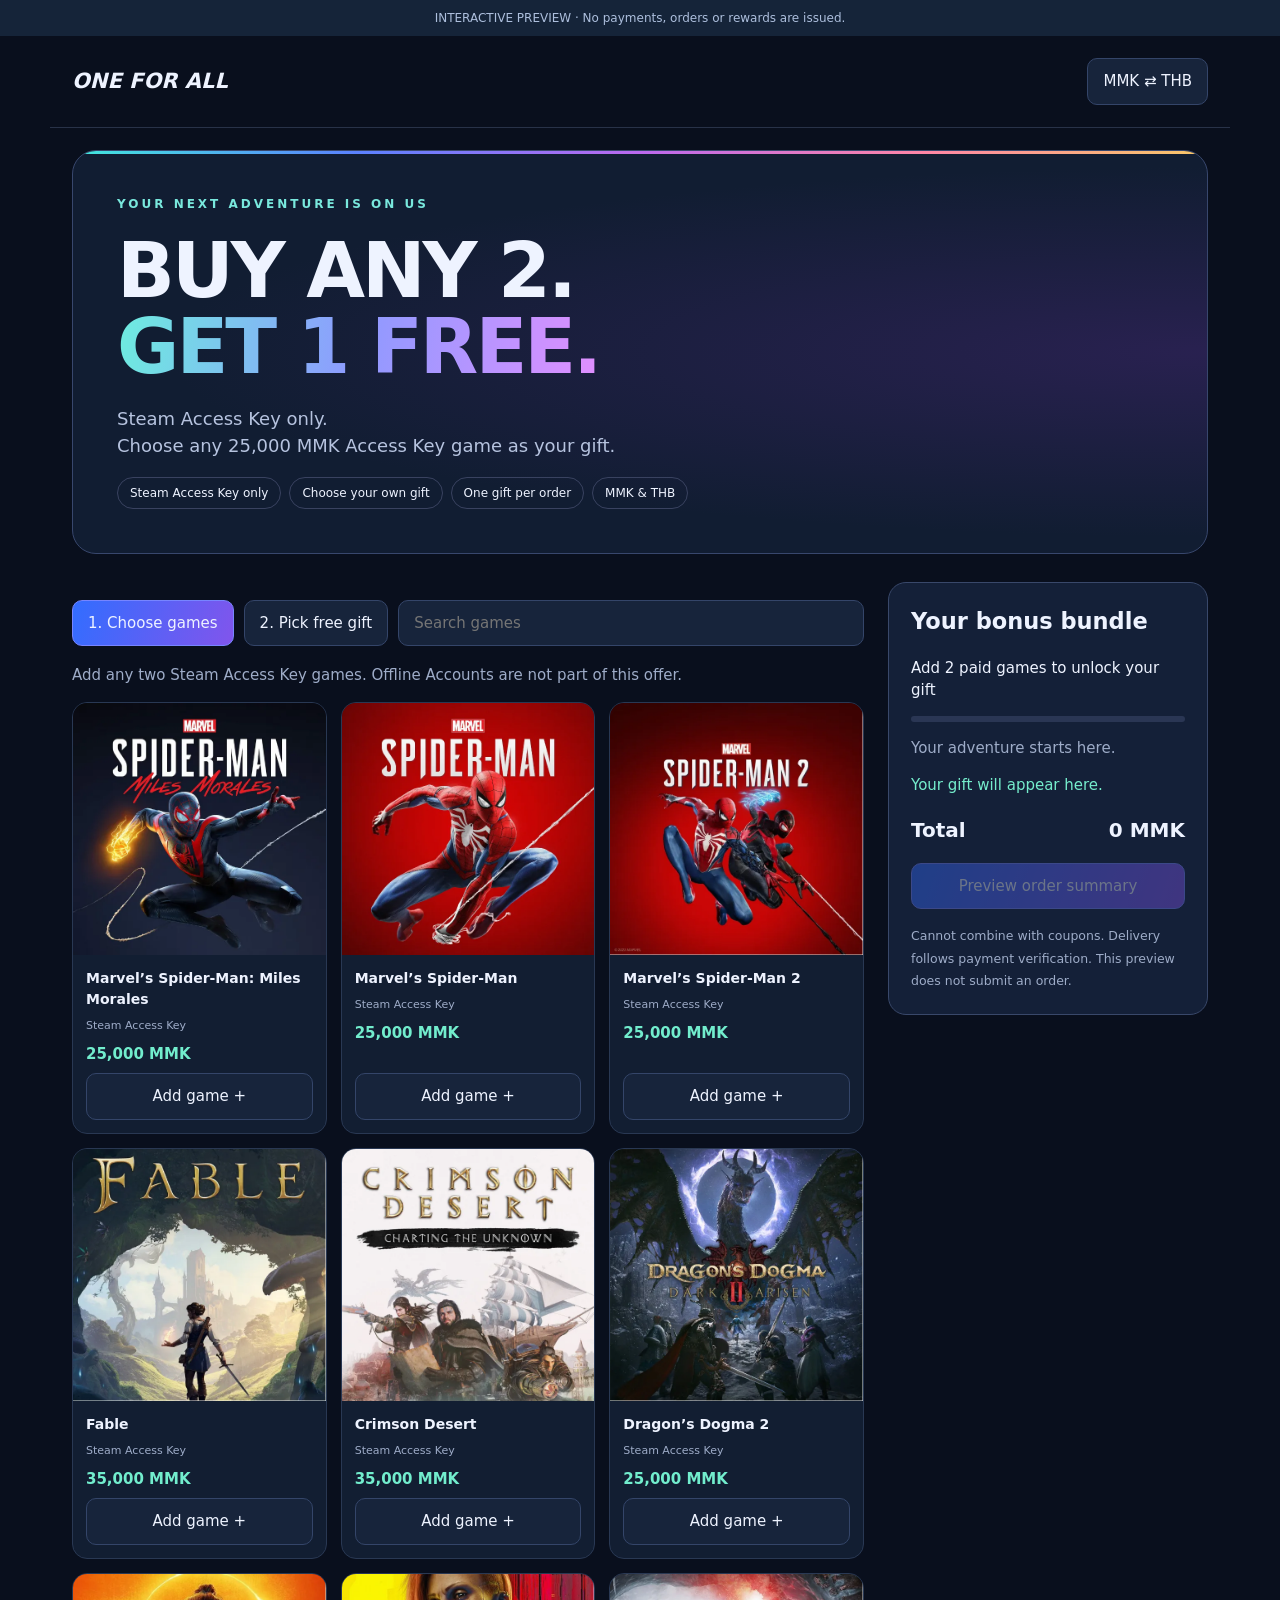
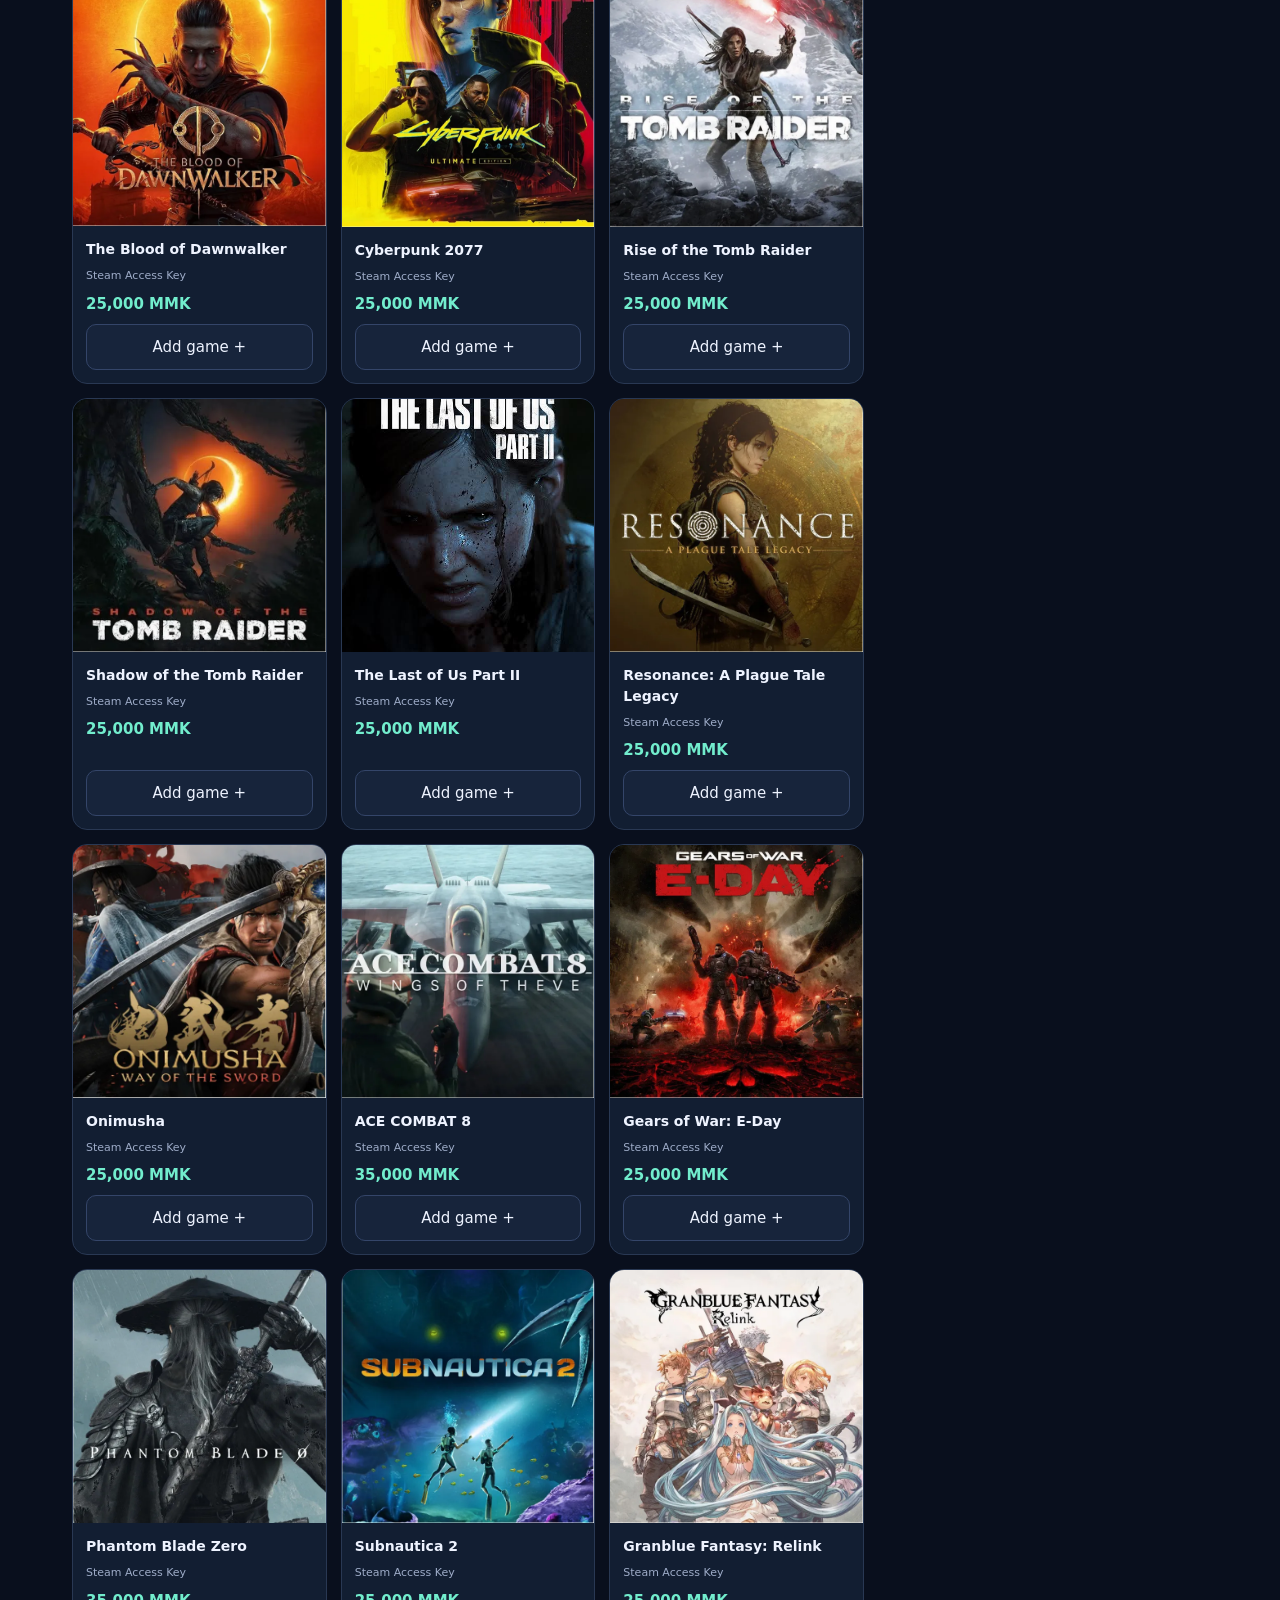
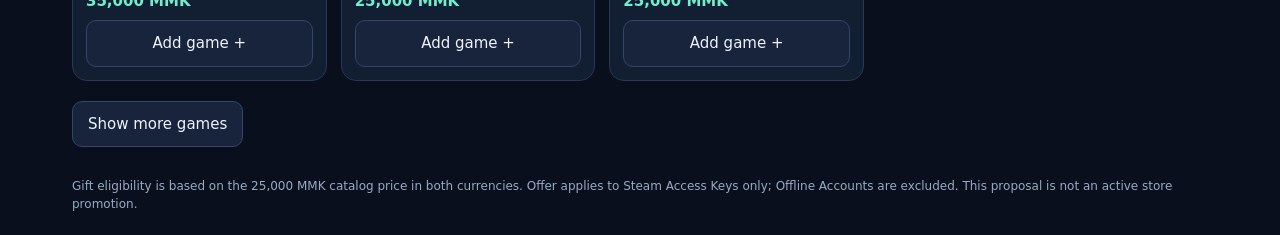
==== commit a5fc9ed3: "Limit Buy 2 Get 1 demo to Steam Access Keys" ====
--- a/promo-demo.html
+++ b/promo-demo.html
@@ -1,7 +1,7 @@
 <!doctype html><html lang="en"><meta charset="utf-8"><meta name="viewport" content="width=device-width,initial-scale=1"><meta name="robots" content="noindex"><title>OFA • Buy 2 Get 1 Preview</title><style>
 *{box-sizing:border-box}body{margin:0;background:#090f1d;color:#eef3ff;font:15px/1.5 system-ui,sans-serif}header,main{max-width:1180px;margin:auto;padding:22px}header{display:flex;justify-content:space-between;align-items:center;border-bottom:1px solid #283248}b.brand{font-size:21px;font-style:italic}button,input,select{font:inherit;color:inherit;background:#17243b;border:1px solid #344569;border-radius:10px;padding:11px 15px}button{cursor:pointer}button:disabled{opacity:.4;cursor:default}button.active,.primary{background:linear-gradient(110deg,#326dff,#8155ec);border-color:#7785ff}small,.muted{color:#9eacc8}.notice{font-size:12px;background:#152439;padding:9px 22px;text-align:center;color:#adbfdd}.hero{position:relative;overflow:hidden;border:1px solid #38476d;border-radius:24px;padding:44px;background:radial-gradient(ellipse at right,#40256e80,transparent 65%),#111d32}.hero:before{content:'';position:absolute;top:0;left:0;right:0;height:3px;background:linear-gradient(90deg,#42e8dd,#5b82ff,#bb69ef,#ff86a6,#f8c868)}.eyebrow{color:#79e8dd;font-size:12px;letter-spacing:3px;font-weight:800}h1{font-size:clamp(36px,7vw,76px);line-height:1;letter-spacing:-3px;margin:20px 0}h1 span{background:linear-gradient(100deg,#6deddf,#8e9aff,#e18fff);color:transparent;background-clip:text}.hero p{color:#b6c3df;max-width:560px;font-size:18px}.chips{display:flex;gap:8px;flex-wrap:wrap}.chips span{padding:6px 12px;border:1px solid #394260;border-radius:30px;font-size:12px}.layout{display:grid;grid-template-columns:1fr 320px;gap:24px;margin-top:28px}.toolbar{display:flex;gap:10px;flex-wrap:wrap;margin:18px 0}.toolbar input{flex:1;min-width:150px}.grid{display:grid;grid-template-columns:repeat(3,minmax(0,1fr));gap:14px}.card{background:#121e32;border:1px solid #293853;border-radius:15px;overflow:hidden;display:flex;flex-direction:column}.cover{aspect-ratio:1;object-fit:cover;width:100%;background:linear-gradient(140deg,#304677,#70388b)}.card section{padding:13px;display:flex;flex-direction:column;gap:8px;flex:1}.card h3{font-size:14px;margin:0}.card small{font-size:11px}.card button{margin-top:auto;width:100%}.price{color:#72edcd;font-weight:800}.summary{position:sticky;top:16px;background:#142038;border:1px solid #39486a;border-radius:18px;padding:22px;align-self:start}.summary h2{margin-top:0}.line{padding:12px 0;border-bottom:1px solid #2e3b55;font-size:13px}.line button{padding:2px 9px;margin:6px}.progress{height:6px;background:#2a3654;border-radius:10px;margin:14px 0}.progress i{height:100%;display:block;background:linear-gradient(90deg,#52dcd4,#9b6eff);border-radius:10px}.total{display:flex;justify-content:space-between;font-size:20px;font-weight:800;margin:18px 0}#giftNote{color:#75edcc}.empty{padding:24px;color:#aebcd5}#result{color:#78e8ce}footer{margin-top:30px;color:#99a9c4;font-size:12px}@media(max-width:800px){.layout{grid-template-columns:1fr}.summary{position:static;grid-row:1}.grid{grid-template-columns:repeat(2,minmax(0,1fr))}.hero{padding:28px 22px}header,main{padding:16px}h1{letter-spacing:-2px}}@media(prefers-reduced-motion:no-preference){button{transition:background .2s,transform .2s}button:hover:not(:disabled){transform:translateY(-2px)}}
-</style><div class="notice">INTERACTIVE PREVIEW · No payments, orders or rewards are issued.</div><header><b class="brand">ONE FOR ALL</b><button id="currency">MMK ⇄ THB</button></header><main><section class="hero"><div class="eyebrow">YOUR NEXT ADVENTURE IS ON US</div><h1>BUY ANY 2.<br><span>GET 1 FREE.</span></h1><p>Choose any 25,000 MMK game as your gift.<br>Two paid games. No minimum price.</p><div class="chips"><span>Choose your own gift</span><span>One gift per order</span><span>MMK & THB</span></div></section><div class="layout"><section><div class="toolbar"><button id="shop" class="active">1. Choose games</button><button id="gifts">2. Pick free gift</button><input id="search" placeholder="Search games" aria-label="Search games"></div><p id="catalogNote" class="muted"></p><div id="grid" class="grid"></div><button id="more" style="margin-top:20px">Show more games</button></section><aside class="summary"><h2>Your bonus bundle</h2><div id="progressText" role="status"></div><div class="progress"><i id="bar"></i></div><div id="cart"></div><p id="giftNote"></p><div class="total"><span>Total</span><span id="total"></span></div><button class="primary" id="review" style="width:100%">Preview order summary</button><p id="result" role="status"></p><small>Cannot combine with coupons. Delivery follows payment verification. This preview does not submit an order.</small></aside></div><footer>Gift eligibility is based on the 25,000 MMK catalog price in both currencies. Product access type is shown on every card. This proposal is not an active store promotion.</footer></main><script>
-const products=[{"id": "aow-spiderman-miles-steam", "title": "Marvel’s Spider-Man: Miles Morales", "type": "Steam Access Key", "THB": 180, "MMK": 25000, "eligible": true, "image": "assets/action-open-world/spiderman-miles.webp"}, {"id": "aow-spiderman-miles-offline", "title": "Marvel’s Spider-Man: Miles Morales", "type": "Offline Account", "THB": 140, "MMK": 20000, "eligible": true, "image": "assets/action-open-world/spiderman-miles.webp"}, {"id": "aow-spiderman-1-steam", "title": "Marvel’s Spider-Man", "type": "Steam Access Key", "THB": 180, "MMK": 25000, "eligible": true, "image": "assets/action-open-world/Spiderman-1.webp"}, {"id": "aow-spiderman-1-offline", "title": "Marvel’s Spider-Man", "type": "Offline Account", "THB": 140, "MMK": 20000, "eligible": true, "image": "assets/action-open-world/Spiderman-1.webp"}, {"id": "aow-spiderman-2-steam", "title": "Marvel’s Spider-Man 2", "type": "Steam Access Key", "THB": 180, "MMK": 25000, "eligible": true, "image": "assets/action-open-world/spiderman-2.webp"}, {"id": "aow-spiderman-2-offline", "title": "Marvel’s Spider-Man 2", "type": "Offline Account", "THB": 140, "MMK": 20000, "eligible": true, "image": "assets/action-open-world/spiderman-2.webp"}, {"id": "aow-fable-steam", "title": "Fable", "type": "Steam Access Key", "THB": 260, "MMK": 35000, "eligible": true, "image": "assets/action-open-world/fable.webp"}, {"id": "aow-fable-offline", "title": "Fable", "type": "Offline Account", "THB": 260, "MMK": 35000, "eligible": true, "image": "assets/action-open-world/fable.webp"}, {"id": "aow-crimson-desert-steam", "title": "Crimson Desert", "type": "Steam Access Key", "THB": 260, "MMK": 35000, "eligible": true, "image": "assets/action-open-world/crimson-desert.webp"}, {"id": "aow-crimson-desert-offline", "title": "Crimson Desert", "type": "Offline Account", "THB": 260, "MMK": 35000, "eligible": true, "image": "assets/action-open-world/crimson-desert.webp"}, {"id": "aow-dragon-dogma-2-steam", "title": "Dragon’s Dogma 2", "type": "Steam Access Key", "THB": 180, "MMK": 25000, "eligible": true, "image": "assets/action-open-world/dragon-dogma-2.webp"}, {"id": "aow-dragon-dogma-2-offline", "title": "Dragon’s Dogma 2", "type": "Offline Account", "THB": 140, "MMK": 20000, "eligible": true, "image": "assets/action-open-world/dragon-dogma-2.webp"}, {"id": "aow-dawnwalker-steam", "title": "The Blood of Dawnwalker", "type": "Steam Access Key", "THB": 180, "MMK": 25000, "eligible": true, "image": "assets/action-open-world/dawnwalker.webp"}, {"id": "aow-dawnwalker-offline", "title": "The Blood of Dawnwalker", "type": "Offline Account", "THB": 140, "MMK": 20000, "eligible": true, "image": "assets/action-open-world/dawnwalker.webp"}, {"id": "aow-cyberpunk-2077-steam", "title": "Cyberpunk 2077", "type": "Steam Access Key", "THB": 180, "MMK": 25000, "eligible": true, "image": "assets/action-open-world/cyberpunk-2077.webp"}, {"id": "aow-cyberpunk-2077-offline", "title": "Cyberpunk 2077", "type": "Offline Account", "THB": 140, "MMK": 20000, "eligible": true, "image": "assets/action-open-world/cyberpunk-2077.webp"}, {"id": "aow-tr-rise-steam", "title": "Rise of the Tomb Raider", "type": "Steam Access Key", "THB": 180, "MMK": 25000, "eligible": true, "image": "assets/action-open-world/tr-rise.webp"}, {"id": "aow-tr-rise-offline", "title": "Rise of the Tomb Raider", "type": "Offline Account", "THB": 140, "MMK": 20000, "eligible": true, "image": "assets/action-open-world/tr-rise.webp"}, {"id": "aow-tr-shadow-steam", "title": "Shadow of the Tomb Raider", "type": "Steam Access Key", "THB": 180, "MMK": 25000, "eligible": true, "image": "assets/action-open-world/tr-shadow.webp"}, {"id": "aow-tr-shadow-offline", "title": "Shadow of the Tomb Raider", "type": "Offline Account", "THB": 140, "MMK": 20000, "eligible": true, "image": "assets/action-open-world/tr-shadow.webp"}, {"id": "asd-last-of-us-2-steam", "title": "The Last of Us Part II", "type": "Steam Access Key", "THB": 180, "MMK": 25000, "eligible": true, "image": "assets/action-storydriven/lou-part-2.jpg"}, {"id": "asd-last-of-us-2-offline", "title": "The Last of Us Part II", "type": "Offline Account", "THB": 140, "MMK": 20000, "eligible": true, "image": "assets/action-storydriven/lou-part-2.jpg"}, {"id": "asd-resonance-plague-tale-steam", "title": "Resonance: A Plague Tale Legacy", "type": "Steam Access Key", "THB": 180, "MMK": 25000, "eligible": true, "image": "assets/action-storydriven/Resonance-plaguetale.webp"}, {"id": "asd-resonance-plague-tale-offline", "title": "Resonance: A Plague Tale Legacy", "type": "Offline Account", "THB": 140, "MMK": 20000, "eligible": true, "image": "assets/action-storydriven/Resonance-plaguetale.webp"}, {"id": "asd-onimusha-steam", "title": "Onimusha", "type": "Steam Access Key", "THB": 180, "MMK": 25000, "eligible": true, "image": "assets/action-storydriven/onimusha.webp"}, {"id": "asd-onimusha-offline", "title": "Onimusha", "type": "Offline Account", "THB": 140, "MMK": 20000, "eligible": true, "image": "assets/action-storydriven/onimusha.webp"}, {"id": "asd-ace-combat-8-steam", "title": "ACE COMBAT 8", "type": "Steam Access Key", "THB": 260, "MMK": 35000, "eligible": true, "image": "assets/action-storydriven/ace-combat-8.webp"}, {"id": "asd-ace-combat-8-offline", "title": "ACE COMBAT 8", "type": "Offline Account", "THB": 180, "MMK": 25000, "eligible": true, "image": "assets/action-storydriven/ace-combat-8.webp"}, {"id": "asd-gears-of-war-eday-steam", "title": "Gears of War: E-Day", "type": "Steam Access Key", "THB": 180, "MMK": 25000, "eligible": true, "image": "assets/action-storydriven/gow-eday.webp"}, {"id": "asd-gears-of-war-eday-offline", "title": "Gears of War: E-Day", "type": "Offline Account", "THB": 140, "MMK": 20000, "eligible": true, "image": "assets/action-storydriven/gow-eday.webp"}, {"id": "asd-phantom-blade-zero-steam", "title": "Phantom Blade Zero", "type": "Steam Access Key", "THB": 260, "MMK": 35000, "eligible": true, "image": "assets/action-storydriven/Phantom Plade.webp"}, {"id": "asd-phantom-blade-zero-offline", "title": "Phantom Blade Zero", "type": "Offline Account", "THB": 260, "MMK": 35000, "eligible": true, "image": "assets/action-storydriven/Phantom Plade.webp"}, {"id": "extra-subnautica-2-steam", "title": "Subnautica 2", "type": "Steam Access Key", "THB": 180, "MMK": 25000, "eligible": true, "image": "assets/additional-games/sunautica-2.webp"}, {"id": "extra-subnautica-2-offline", "title": "Subnautica 2", "type": "Offline Account", "THB": 140, "MMK": 20000, "eligible": true, "image": "assets/additional-games/sunautica-2.webp"}, {"id": "extra-granblue-relink-steam", "title": "Granblue Fantasy: Relink", "type": "Steam Access Key", "THB": 180, "MMK": 25000, "eligible": true, "image": "assets/additional-games/granblue-relink.webp"}, {"id": "extra-granblue-relink-offline", "title": "Granblue Fantasy: Relink", "type": "Offline Account", "THB": 140, "MMK": 20000, "eligible": true, "image": "assets/additional-games/granblue-relink.webp"}, {"id": "extra-forza-horizon-6-steam", "title": "Forza Horizon 6", "type": "Steam Access Key", "THB": 180, "MMK": 25000, "eligible": true, "image": "assets/additional-games/forza-6.webp"}, {"id": "extra-forza-horizon-6-offline", "title": "Forza Horizon 6", "type": "Offline Account", "THB": 140, "MMK": 20000, "eligible": true, "image": "assets/additional-games/forza-6.webp"}, {"id": "extra-007-first-light-steam", "title": "007 First Light", "type": "Steam Access Key", "THB": 180, "MMK": 25000, "eligible": true, "image": "assets/additional-games/007-firstlight.webp"}, {"id": "extra-007-first-light-offline", "title": "007 First Light", "type": "Offline Account", "THB": 140, "MMK": 20000, "eligible": true, "image": "assets/additional-games/007-firstlight.webp"}, {"id": "extra-resident-evil-requiem-steam", "title": "Resident Evil Requiem", "type": "Steam Access Key", "THB": 180, "MMK": 25000, "eligible": true, "image": "assets/additional-games/resident-9.webp"}, {"id": "extra-resident-evil-requiem-offline", "title": "Resident Evil Requiem", "type": "Offline Account", "THB": 140, "MMK": 20000, "eligible": true, "image": "assets/additional-games/resident-9.webp"}, {"id": "extra-death-stranding-2-steam", "title": "Death Stranding 2", "type": "Steam Access Key", "THB": 180, "MMK": 25000, "eligible": true, "image": "assets/additional-games/death-stranding-2.webp"}, {"id": "extra-death-stranding-2-offline", "title": "Death Stranding 2", "type": "Offline Account", "THB": 140, "MMK": 20000, "eligible": true, "image": "assets/additional-games/death-stranding-2.webp"}, {"id": "extra-horizon-zero-dawn-steam", "title": "Horizon Zero Dawn", "type": "Steam Access Key", "THB": 180, "MMK": 25000, "eligible": true, "image": "assets/additional-games/horizon-zero-dawn.webp"}, {"id": "extra-horizon-zero-dawn-offline", "title": "Horizon Zero Dawn", "type": "Offline Account", "THB": 140, "MMK": 20000, "eligible": true, "image": "assets/additional-games/horizon-zero-dawn.webp"}, {"id": "extra-steins-gate-reboot-steam", "title": "STEINS;GATE RE:BOOT", "type": "Steam Access Key", "THB": 180, "MMK": 25000, "eligible": true, "image": "assets/additional-games/Stein-gate-remake.webp"}, {"id": "extra-steins-gate-reboot-offline", "title": "STEINS;GATE RE:BOOT", "type": "Offline Account", "THB": 140, "MMK": 20000, "eligible": true, "image": "assets/additional-games/Stein-gate-remake.webp"}, {"id": "extra-baldurs-gate-3-steam", "title": "Baldur’s Gate 3", "type": "Steam Access Key", "THB": 180, "MMK": 25000, "eligible": true, "image": "assets/additional-games/baldur-gate-3.webp"}, {"id": "extra-baldurs-gate-3-offline", "title": "Baldur’s Gate 3", "type": "Offline Account", "THB": 140, "MMK": 20000, "eligible": true, "image": "assets/additional-games/baldur-gate-3.webp"}, {"id": "extra-death-stranding-steam", "title": "Death Stranding", "type": "Steam Access Key", "THB": 180, "MMK": 25000, "eligible": true, "image": "assets/additional-games/death-stranding.webp"}, {"id": "extra-death-stranding-offline", "title": "Death Stranding", "type": "Offline Account", "THB": 140, "MMK": 20000, "eligible": true, "image": "assets/additional-games/death-stranding.webp"}, {"id": "extra-metal-gear-solid-v-steam", "title": "Metal Gear Solid V", "type": "Steam Access Key", "THB": 180, "MMK": 25000, "eligible": true, "image": "assets/additional-games/metalgear-5.webp"}, {"id": "extra-metal-gear-solid-v-offline", "title": "Metal Gear Solid V", "type": "Offline Account", "THB": 140, "MMK": 20000, "eligible": true, "image": "assets/additional-games/metalgear-5.webp"}, {"id": "extra-kingdom-come-2-steam", "title": "Kingdom Come: Deliverance II", "type": "Steam Access Key", "THB": 180, "MMK": 25000, "eligible": true, "image": "assets/additional-games/kingdomcome-2.webp"}, {"id": "extra-kingdom-come-2-offline", "title": "Kingdom Come: Deliverance II", "type": "Offline Account", "THB": 140, "MMK": 20000, "eligible": true, "image": "assets/additional-games/kingdomcome-2.webp"}, {"id": "extra-banishers-steam", "title": "Banishers: Ghosts of New Eden", "type": "Steam Access Key", "THB": 180, "MMK": 25000, "eligible": true, "image": "assets/additional-games/banisher.webp"}, {"id": "extra-banishers-offline", "title": "Banishers: Ghosts of New Eden", "type": "Offline Account", "THB": 140, "MMK": 20000, "eligible": true, "image": "assets/additional-games/banisher.webp"}, {"id": "batch-monsterhunter-wild-steam", "title": "Monster Hunter Wilds", "type": "Steam Access Key", "THB": 260, "MMK": 35000, "eligible": true, "image": "assets/catalog-expansion/monsterhunter-wild.webp"}, {"id": "batch-monsterhunter-wild-offline", "title": "Monster Hunter Wilds", "type": "Offline Account", "THB": 140, "MMK": 20000, "eligible": true, "image": "assets/catalog-expansion/monsterhunter-wild.webp"}, {"id": "batch-monsterhunter-ice-steam", "title": "Monster Hunter: World – Iceborne", "type": "Steam Access Key", "THB": 180, "MMK": 25000, "eligible": true, "image": "assets/catalog-expansion/monsterhunter-ice.webp"}, {"id": "batch-monsterhunter-ice-offline", "title": "Monster Hunter: World – Iceborne", "type": "Offline Account", "THB": 140, "MMK": 20000, "eligible": true, "image": "assets/catalog-expansion/monsterhunter-ice.webp"}, {"id": "batch-snowrunner-steam", "title": "SnowRunner", "type": "Steam Access Key", "THB": 180, "MMK": 25000, "eligible": true, "image": "assets/catalog-expansion/snowrunner.webp"}, {"id": "batch-snowrunner-offline", "title": "SnowRunner", "type": "Offline Account", "THB": 140, "MMK": 20000, "eligible": true, "image": "assets/catalog-expansion/snowrunner.webp"}, {"id": "batch-pragmata-steam", "title": "PRAGMATA", "type": "Steam Access Key", "THB": 180, "MMK": 25000, "eligible": true, "image": "assets/catalog-expansion/Pragmata.webp"}, {"id": "batch-pragmata-offline", "title": "PRAGMATA", "type": "Offline Account", "THB": 140, "MMK": 20000, "eligible": true, "image": "assets/catalog-expansion/Pragmata.webp"}, {"id": "batch-bayonetta-steam", "title": "Bayonetta", "type": "Steam Access Key", "THB": 180, "MMK": 25000, "eligible": true, "image": "assets/catalog-expansion/bayonetta.webp"}, {"id": "batch-bayonetta-offline", "title": "Bayonetta", "type": "Offline Account", "THB": 140, "MMK": 20000, "eligible": true, "image": "assets/catalog-expansion/bayonetta.webp"}, {"id": "batch-stellar-blade-steam", "title": "Stellar Blade", "type": "Steam Access Key", "THB": 180, "MMK": 25000, "eligible": true, "image": "assets/catalog-expansion/stellar-blade.webp"}, {"id": "batch-stellar-blade-offline", "title": "Stellar Blade", "type": "Offline Account", "THB": 140, "MMK": 20000, "eligible": true, "image": "assets/catalog-expansion/stellar-blade.webp"}, {"id": "batch-final-fantasy-remake-steam", "title": "Final Fantasy VII Remake", "type": "Steam Access Key", "THB": 180, "MMK": 25000, "eligible": true, "image": "assets/catalog-expansion/final-fantasy--remake.webp"}, {"id": "batch-final-fantasy-remake-offline", "title": "Final Fantasy VII Remake", "type": "Offline Account", "THB": 140, "MMK": 20000, "eligible": true, "image": "assets/catalog-expansion/final-fantasy--remake.webp"}, {"id": "batch-final-fantasy-7-rebirth-steam", "title": "Final Fantasy VII Rebirth", "type": "Steam Access Key", "THB": 180, "MMK": 25000, "eligible": true, "image": "assets/catalog-expansion/final-fantasy-7-rebirth.webp"}, {"id": "batch-final-fantasy-7-rebirth-offline", "title": "Final Fantasy VII Rebirth", "type": "Offline Account", "THB": 140, "MMK": 20000, "eligible": true, "image": "assets/catalog-expansion/final-fantasy-7-rebirth.webp"}, {"id": "batch-wukong-steam", "title": "Black Myth: Wukong", "type": "Steam Access Key", "THB": 180, "MMK": 25000, "eligible": true, "image": "assets/catalog-expansion/wukong.webp"}, {"id": "batch-wukong-offline", "title": "Black Myth: Wukong", "type": "Offline Account", "THB": 140, "MMK": 20000, "eligible": true, "image": "assets/catalog-expansion/wukong.webp"}, {"id": "batch-monsterhunter-rise-steam", "title": "Monster Hunter Rise", "type": "Steam Access Key", "THB": 180, "MMK": 25000, "eligible": true, "image": "assets/catalog-expansion/monsterhunter-rise.webp"}, {"id": "batch-monsterhunter-rise-offline", "title": "Monster Hunter Rise", "type": "Offline Account", "THB": 140, "MMK": 20000, "eligible": true, "image": "assets/catalog-expansion/monsterhunter-rise.webp"}, {"id": "batch-resident-4-steam", "title": "Resident Evil 4", "type": "Steam Access Key", "THB": 180, "MMK": 25000, "eligible": true, "image": "assets/catalog-expansion/resident-4.webp"}, {"id": "batch-resident-4-offline", "title": "Resident Evil 4", "type": "Offline Account", "THB": 140, "MMK": 20000, "eligible": true, "image": "assets/catalog-expansion/resident-4.webp"}, {"id": "batch-elderring-steam", "title": "Elden Ring", "type": "Steam Access Key", "THB": 180, "MMK": 25000, "eligible": true, "image": "assets/catalog-expansion/elderring.webp"}, {"id": "batch-elderring-offline", "title": "Elden Ring", "type": "Offline Account", "THB": 140, "MMK": 20000, "eligible": true, "image": "assets/catalog-expansion/elderring.webp"}, {"id": "batch-resident-3-steam", "title": "Resident Evil 3", "type": "Steam Access Key", "THB": 180, "MMK": 25000, "eligible": true, "image": "assets/catalog-expansion/resident-3.webp"}, {"id": "batch-resident-3-offline", "title": "Resident Evil 3", "type": "Offline Account", "THB": 140, "MMK": 20000, "eligible": true, "image": "assets/catalog-expansion/resident-3.webp"}, {"id": "batch-resident-0-steam", "title": "Resident Evil 0", "type": "Steam Access Key", "THB": 180, "MMK": 25000, "eligible": true, "image": "assets/catalog-expansion/resident-0.webp"}, {"id": "batch-resident-0-offline", "title": "Resident Evil 0", "type": "Offline Account", "THB": 140, "MMK": 20000, "eligible": true, "image": "assets/catalog-expansion/resident-0.webp"}, {"id": "batch-resident-5-steam", "title": "Resident Evil 5", "type": "Steam Access Key", "THB": 180, "MMK": 25000, "eligible": true, "image": "assets/catalog-expansion/resident-5.webp"}, {"id": "batch-resident-5-offline", "title": "Resident Evil 5", "type": "Offline Account", "THB": 140, "MMK": 20000, "eligible": true, "image": "assets/catalog-expansion/resident-5.webp"}, {"id": "batch-bleach-rebirth-steam", "title": "BLEACH Rebirth of Souls", "type": "Steam Access Key", "THB": 180, "MMK": 25000, "eligible": true, "image": "assets/catalog-expansion/bleach-rebirth.webp"}, {"id": "batch-bleach-rebirth-offline", "title": "BLEACH Rebirth of Souls", "type": "Offline Account", "THB": 140, "MMK": 20000, "eligible": true, "image": "assets/catalog-expansion/bleach-rebirth.webp"}, {"id": "batch-digimon-time-steam", "title": "Digimon Story: Time Stranger", "type": "Steam Access Key", "THB": 180, "MMK": 25000, "eligible": true, "image": "assets/catalog-expansion/Digimon-time.webp"}, {"id": "batch-digimon-time-offline", "title": "Digimon Story: Time Stranger", "type": "Offline Account", "THB": 140, "MMK": 20000, "eligible": true, "image": "assets/catalog-expansion/Digimon-time.webp"}, {"id": "batch-dragonball-zero-steam", "title": "Dragon Ball: Sparking! ZERO", "type": "Steam Access Key", "THB": 180, "MMK": 25000, "eligible": true, "image": "assets/catalog-expansion/dragonball-zero.webp"}, {"id": "batch-dragonball-zero-offline", "title": "Dragon Ball: Sparking! ZERO", "type": "Offline Account", "THB": 140, "MMK": 20000, "eligible": true, "image": "assets/catalog-expansion/dragonball-zero.webp"}, {"id": "batch-jjk-clash-steam", "title": "Jujutsu Kaisen Cursed Clash", "type": "Steam Access Key", "THB": 180, "MMK": 25000, "eligible": true, "image": "assets/catalog-expansion/jjk-clash.webp"}, {"id": "batch-jjk-clash-offline", "title": "Jujutsu Kaisen Cursed Clash", "type": "Offline Account", "THB": 140, "MMK": 20000, "eligible": true, "image": "assets/catalog-expansion/jjk-clash.webp"}, {"id": "batch-naruto-4-steam", "title": "Naruto Shippuden: Ultimate Ninja Storm 4", "type": "Steam Access Key", "THB": 180, "MMK": 25000, "eligible": true, "image": "assets/catalog-expansion/naruto-4.webp"}, {"id": "batch-naruto-4-offline", "title": "Naruto Shippuden: Ultimate Ninja Storm 4", "type": "Offline Account", "THB": 140, "MMK": 20000, "eligible": true, "image": "assets/catalog-expansion/naruto-4.webp"}, {"id": "batch-persona-4-golden-steam", "title": "Persona 4 Golden", "type": "Steam Access Key", "THB": 180, "MMK": 25000, "eligible": true, "image": "assets/catalog-expansion/persona-4-golden.webp"}, {"id": "batch-persona-4-golden-offline", "title": "Persona 4 Golden", "type": "Offline Account", "THB": 140, "MMK": 20000, "eligible": true, "image": "assets/catalog-expansion/persona-4-golden.webp"}, {"id": "batch-persona-5-steam", "title": "Persona 5", "type": "Steam Access Key", "THB": 180, "MMK": 25000, "eligible": true, "image": "assets/catalog-expansion/persona-5.webp"}, {"id": "batch-persona-5-offline", "title": "Persona 5", "type": "Offline Account", "THB": 140, "MMK": 20000, "eligible": true, "image": "assets/catalog-expansion/persona-5.webp"}, {"id": "batch-persona-3-reload-steam", "title": "Persona 3 Reload", "type": "Steam Access Key", "THB": 180, "MMK": 25000, "eligible": true, "image": "assets/catalog-expansion/persona-3-reload.webp"}, {"id": "batch-persona-3-reload-offline", "title": "Persona 3 Reload", "type": "Offline Account", "THB": 140, "MMK": 20000, "eligible": true, "image": "assets/catalog-expansion/persona-3-reload.webp"}, {"id": "batch-metaphor-steam", "title": "Metaphor: ReFantazio", "type": "Steam Access Key", "THB": 180, "MMK": 25000, "eligible": true, "image": "assets/catalog-expansion/metaphor.webp"}, {"id": "batch-metaphor-offline", "title": "Metaphor: ReFantazio", "type": "Offline Account", "THB": 140, "MMK": 20000, "eligible": true, "image": "assets/catalog-expansion/metaphor.webp"}, {"id": "batch-smtv-5-steam", "title": "Shin Megami Tensei V", "type": "Steam Access Key", "THB": 180, "MMK": 25000, "eligible": true, "image": "assets/catalog-expansion/smtv-5.webp"}, {"id": "batch-smtv-5-offline", "title": "Shin Megami Tensei V", "type": "Offline Account", "THB": 140, "MMK": 20000, "eligible": true, "image": "assets/catalog-expansion/smtv-5.webp"}, {"id": "batch-persona-4-remake-steam", "title": "Persona 4 Revival", "type": "Steam Access Key", "THB": 180, "MMK": 25000, "eligible": true, "image": "assets/catalog-expansion/persona-4-remake.webp"}, {"id": "batch-persona-4-remake-offline", "title": "Persona 4 Revival", "type": "Offline Account", "THB": 140, "MMK": 20000, "eligible": true, "image": "assets/catalog-expansion/persona-4-remake.webp"}, {"id": "batch-dragonquest-vii-steam", "title": "Dragon Quest VII Reimagined", "type": "Steam Access Key", "THB": 180, "MMK": 25000, "eligible": true, "image": "assets/catalog-expansion/dragonquest-vii.webp"}, {"id": "batch-dragonquest-vii-offline", "title": "Dragon Quest VII Reimagined", "type": "Offline Account", "THB": 140, "MMK": 20000, "eligible": true, "image": "assets/catalog-expansion/dragonquest-vii.webp"}, {"id": "batch-bannerlord-2-steam", "title": "Mount & Blade II: Bannerlord", "type": "Steam Access Key", "THB": 180, "MMK": 25000, "eligible": true, "image": "assets/catalog-expansion/bannerlord-2.webp"}, {"id": "batch-bannerlord-2-offline", "title": "Mount & Blade II: Bannerlord", "type": "Offline Account", "THB": 140, "MMK": 20000, "eligible": true, "image": "assets/catalog-expansion/bannerlord-2.webp"}, {"id": "batch-oblivion-remastered-steam", "title": "The Elder Scrolls IV: Oblivion Remastered", "type": "Steam Access Key", "THB": 180, "MMK": 25000, "eligible": true, "image": "assets/catalog-expansion/oblivion-remastered.webp"}, {"id": "batch-oblivion-remastered-offline", "title": "The Elder Scrolls IV: Oblivion Remastered", "type": "Offline Account", "THB": 140, "MMK": 20000, "eligible": true, "image": "assets/catalog-expansion/oblivion-remastered.webp"}, {"id": "batch-kingdom-1-steam", "title": "Kingdom Come: Deliverance", "type": "Steam Access Key", "THB": 180, "MMK": 25000, "eligible": true, "image": "assets/catalog-expansion/kingdom 1.webp"}, {"id": "batch-kingdom-1-offline", "title": "Kingdom Come: Deliverance", "type": "Offline Account", "THB": 140, "MMK": 20000, "eligible": true, "image": "assets/catalog-expansion/kingdom 1.webp"}, {"id": "new-witcher-3-steam", "title": "The Witcher 3: Wild Hunt", "type": "Steam Access Key", "THB": 180, "MMK": 25000, "eligible": true, "image": "assets/catalog-new/witcher-3.webp"}, {"id": "new-witcher-3-offline", "title": "The Witcher 3: Wild Hunt", "type": "Offline Account", "THB": 140, "MMK": 20000, "eligible": true, "image": "assets/catalog-new/witcher-3.webp"}, {"id": "new-greedfall-steam", "title": "GreedFall", "type": "Steam Access Key", "THB": 180, "MMK": 25000, "eligible": true, "image": "assets/catalog-new/greedfall.webp"}, {"id": "new-greedfall-offline", "title": "GreedFall", "type": "Offline Account", "THB": 140, "MMK": 20000, "eligible": true, "image": "assets/catalog-new/greedfall.webp"}, {"id": "new-borderland-3-steam", "title": "Borderlands 3", "type": "Steam Access Key", "THB": 180, "MMK": 25000, "eligible": true, "image": "assets/catalog-new/borderland-3.webp"}, {"id": "new-borderland-3-offline", "title": "Borderlands 3", "type": "Offline Account", "THB": 140, "MMK": 20000, "eligible": true, "image": "assets/catalog-new/borderland-3.webp"}, {"id": "new-tales-arise-steam", "title": "Tales of Arise", "type": "Steam Access Key", "THB": 180, "MMK": 25000, "eligible": true, "image": "assets/catalog-new/tales-arise.webp"}, {"id": "new-tales-arise-offline", "title": "Tales of Arise", "type": "Offline Account", "THB": 140, "MMK": 20000, "eligible": true, "image": "assets/catalog-new/tales-arise.webp"}, {"id": "new-hogwart-steam", "title": "Hogwarts Legacy", "type": "Steam Access Key", "THB": 180, "MMK": 25000, "eligible": true, "image": "assets/catalog-new/hogwart.webp"}, {"id": "new-hogwart-offline", "title": "Hogwarts Legacy", "type": "Offline Account", "THB": 140, "MMK": 20000, "eligible": true, "image": "assets/catalog-new/hogwart.webp"}, {"id": "new-nier-automata-steam", "title": "NieR:Automata", "type": "Steam Access Key", "THB": 180, "MMK": 25000, "eligible": true, "image": "assets/catalog-new/nier-automata.webp"}, {"id": "new-nier-automata-offline", "title": "NieR:Automata", "type": "Offline Account", "THB": 140, "MMK": 20000, "eligible": true, "image": "assets/catalog-new/nier-automata.webp"}, {"id": "new-mafia-3-steam", "title": "Mafia III", "type": "Steam Access Key", "THB": 180, "MMK": 25000, "eligible": true, "image": "assets/catalog-new/mafia-3.webp"}, {"id": "new-mafia-3-offline", "title": "Mafia III", "type": "Offline Account", "THB": 140, "MMK": 20000, "eligible": true, "image": "assets/catalog-new/mafia-3.webp"}, {"id": "new-mafia-2-steam", "title": "Mafia II", "type": "Steam Access Key", "THB": 180, "MMK": 25000, "eligible": true, "image": "assets/catalog-new/mafia-2.webp"}, {"id": "new-mafia-2-offline", "title": "Mafia II", "type": "Offline Account", "THB": 140, "MMK": 20000, "eligible": true, "image": "assets/catalog-new/mafia-2.webp"}, {"id": "new-mafia-old-steam", "title": "Mafia: The Old Country", "type": "Steam Access Key", "THB": 180, "MMK": 25000, "eligible": true, "image": "assets/catalog-new/mafia-old.webp"}, {"id": "new-mafia-old-offline", "title": "Mafia: The Old Country", "type": "Offline Account", "THB": 140, "MMK": 20000, "eligible": true, "image": "assets/catalog-new/mafia-old.webp"}, {"id": "new-mafia-remake-steam", "title": "Mafia: Definitive Edition", "type": "Steam Access Key", "THB": 180, "MMK": 25000, "eligible": true, "image": "assets/catalog-new/mafia-remake.webp"}, {"id": "new-mafia-remake-offline", "title": "Mafia: Definitive Edition", "type": "Offline Account", "THB": 140, "MMK": 20000, "eligible": true, "image": "assets/catalog-new/mafia-remake.webp"}, {"id": "new-trail-inthesky-1st-steam", "title": "Trails in the Sky 1st Chapter", "type": "Steam Access Key", "THB": 180, "MMK": 25000, "eligible": true, "image": "assets/catalog-new/trail-inthesky-1st.webp"}, {"id": "new-trail-inthesky-1st-offline", "title": "Trails in the Sky 1st Chapter", "type": "Offline Account", "THB": 140, "MMK": 20000, "eligible": true, "image": "assets/catalog-new/trail-inthesky-1st.webp"}, {"id": "new-trail-horizon-steam", "title": "The Legend of Heroes: Trails beyond the Horizon", "type": "Steam Access Key", "THB": 180, "MMK": 25000, "eligible": true, "image": "assets/catalog-new/trail-horizon.webp"}, {"id": "new-trail-horizon-offline", "title": "The Legend of Heroes: Trails beyond the Horizon", "type": "Offline Account", "THB": 140, "MMK": 20000, "eligible": true, "image": "assets/catalog-new/trail-horizon.webp"}, {"id": "new-trail-inthesky-2nd-steam", "title": "Trails in the Sky 2nd Chapter", "type": "Steam Access Key", "THB": 180, "MMK": 25000, "eligible": true, "image": "assets/catalog-new/trail-inthesky-2nd.webp"}, {"id": "new-trail-inthesky-2nd-offline", "title": "Trails in the Sky 2nd Chapter", "type": "Offline Account", "THB": 140, "MMK": 20000, "eligible": true, "image": "assets/catalog-new/trail-inthesky-2nd.webp"}, {"id": "new-slient-hill-2-steam", "title": "Silent Hill 2", "type": "Steam Access Key", "THB": 180, "MMK": 25000, "eligible": true, "image": "assets/catalog-new/slient-hill-2.webp"}, {"id": "new-slient-hill-2-offline", "title": "Silent Hill 2", "type": "Offline Account", "THB": 140, "MMK": 20000, "eligible": true, "image": "assets/catalog-new/slient-hill-2.webp"}, {"id": "new-slient-hill-f-steam", "title": "Silent Hill f", "type": "Steam Access Key", "THB": 180, "MMK": 25000, "eligible": true, "image": "assets/catalog-new/slient-hill-f.webp"}, {"id": "new-slient-hill-f-offline", "title": "Silent Hill f", "type": "Offline Account", "THB": 140, "MMK": 20000, "eligible": true, "image": "assets/catalog-new/slient-hill-f.webp"}, {"id": "new-life-is-strange-2-steam", "title": "Life is Strange 2", "type": "Steam Access Key", "THB": 180, "MMK": 25000, "eligible": true, "image": "assets/catalog-new/life-is-strange-2.webp"}, {"id": "new-life-is-strange-2-offline", "title": "Life is Strange 2", "type": "Offline Account", "THB": 140, "MMK": 20000, "eligible": true, "image": "assets/catalog-new/life-is-strange-2.webp"}, {"id": "new-life-is-strange-3-steam", "title": "Life is Strange: True Colors", "type": "Steam Access Key", "THB": 180, "MMK": 25000, "eligible": true, "image": "assets/catalog-new/life-is-strange-3.webp"}, {"id": "new-life-is-strange-3-offline", "title": "Life is Strange: True Colors", "type": "Offline Account", "THB": 140, "MMK": 20000, "eligible": true, "image": "assets/catalog-new/life-is-strange-3.webp"}, {"id": "new-life-is-strange-4-steam", "title": "Life is Strange: Double Exposure", "type": "Steam Access Key", "THB": 180, "MMK": 25000, "eligible": true, "image": "assets/catalog-new/life-is-strange-4.webp"}, {"id": "new-life-is-strange-4-offline", "title": "Life is Strange: Double Exposure", "type": "Offline Account", "THB": 140, "MMK": 20000, "eligible": true, "image": "assets/catalog-new/life-is-strange-4.webp"}, {"id": "new-life-is-strange-5-steam", "title": "Life is Strange: Reunion", "type": "Steam Access Key", "THB": 180, "MMK": 25000, "eligible": true, "image": "assets/catalog-new/life-is-strange-5.webp"}, {"id": "new-life-is-strange-5-offline", "title": "Life is Strange: Reunion", "type": "Offline Account", "THB": 140, "MMK": 20000, "eligible": true, "image": "assets/catalog-new/life-is-strange-5.webp"}, {"id": "new-forza-5-steam", "title": "Forza Horizon 5", "type": "Steam Access Key", "THB": 180, "MMK": 25000, "eligible": true, "image": "assets/catalog-new/forza-5.webp"}, {"id": "new-forza-5-offline", "title": "Forza Horizon 5", "type": "Offline Account", "THB": 140, "MMK": 20000, "eligible": true, "image": "assets/catalog-new/forza-5.webp"}, {"id": "new-ghost-of-tsushima-steam", "title": "Ghost of Tsushima", "type": "Steam Access Key", "THB": 180, "MMK": 25000, "eligible": true, "image": "assets/catalog-new/ghost-of-tsushima.webp"}, {"id": "new-ghost-of-tsushima-offline", "title": "Ghost of Tsushima", "type": "Offline Account", "THB": 140, "MMK": 20000, "eligible": true, "image": "assets/catalog-new/ghost-of-tsushima.webp"}, {"id": "new-godofwar-2018-steam", "title": "God of War (2018)", "type": "Steam Access Key", "THB": 180, "MMK": 25000, "eligible": true, "image": "assets/catalog-new/godofwar-2018.webp"}, {"id": "new-godofwar-2018-offline", "title": "God of War (2018)", "type": "Offline Account", "THB": 140, "MMK": 20000, "eligible": true, "image": "assets/catalog-new/godofwar-2018.webp"}, {"id": "new-planet-zoo-2-steam", "title": "Planet Zoo 2", "type": "Steam Access Key", "THB": 180, "MMK": 25000, "eligible": true, "image": "assets/catalog-new/planet-zoo-2.webp"}, {"id": "new-planet-zoo-2-offline", "title": "Planet Zoo 2", "type": "Offline Account", "THB": 140, "MMK": 20000, "eligible": true, "image": "assets/catalog-new/planet-zoo-2.webp"}, {"id": "new-control-2-steam", "title": "CONTROL Resonant", "type": "Steam Access Key", "THB": 180, "MMK": 25000, "eligible": true, "image": "assets/catalog-new/control-2.webp"}, {"id": "new-control-2-offline", "title": "CONTROL Resonant", "type": "Offline Account", "THB": 140, "MMK": 20000, "eligible": true, "image": "assets/catalog-new/control-2.webp"}, {"id": "n2-euro-truck-simulator-2-steam", "title": "Euro Truck Simulator 2", "type": "Steam Access Key", "THB": 180, "MMK": 25000, "eligible": true, "image": "assets/catalog-new2/euro-truck-simulator-2.webp"}, {"id": "n2-euro-truck-simulator-2-offline", "title": "Euro Truck Simulator 2", "type": "Offline Account", "THB": 140, "MMK": 20000, "eligible": true, "image": "assets/catalog-new2/euro-truck-simulator-2.webp"}, {"id": "n2-cod-mw4-steam", "title": "Call of Duty: Modern Warfare 4", "type": "Steam Access Key", "THB": 180, "MMK": 25000, "eligible": true, "image": "assets/catalog-new2/cod-mw4.webp"}, {"id": "n2-cod-mw4-offline", "title": "Call of Duty: Modern Warfare 4", "type": "Offline Account", "THB": 140, "MMK": 20000, "eligible": true, "image": "assets/catalog-new2/cod-mw4.webp"}, {"id": "n2-dynasty-warriors-origins-steam", "title": "Dynasty Warriors: Origins", "type": "Steam Access Key", "THB": 180, "MMK": 25000, "eligible": true, "image": "assets/catalog-new2/dynasty-warriors-origins.webp"}, {"id": "n2-dynasty-warriors-origins-offline", "title": "Dynasty Warriors: Origins", "type": "Offline Account", "THB": 140, "MMK": 20000, "eligible": true, "image": "assets/catalog-new2/dynasty-warriors-origins.webp"}, {"id": "n2-warriors-orochi-3-steam", "title": "Warriors Orochi 3", "type": "Steam Access Key", "THB": 180, "MMK": 25000, "eligible": true, "image": "assets/catalog-new2/warriors-orochi-3.webp"}, {"id": "n2-warriors-orochi-3-offline", "title": "Warriors Orochi 3", "type": "Offline Account", "THB": 140, "MMK": 20000, "eligible": true, "image": "assets/catalog-new2/warriors-orochi-3.webp"}, {"id": "n2-fate-samurai-remnant-steam", "title": "Fate/Samurai Remnant", "type": "Steam Access Key", "THB": 180, "MMK": 25000, "eligible": true, "image": "assets/catalog-new2/fate-samurai-remnant.webp"}, {"id": "n2-fate-samurai-remnant-offline", "title": "Fate/Samurai Remnant", "type": "Offline Account", "THB": 140, "MMK": 20000, "eligible": true, "image": "assets/catalog-new2/fate-samurai-remnant.webp"}, {"id": "n2-dynasty-warriors-7-steam", "title": "Dynasty Warriors 7", "type": "Steam Access Key", "THB": 180, "MMK": 25000, "eligible": true, "image": "assets/catalog-new2/dynasty-warriors-7.webp"}, {"id": "n2-dynasty-warriors-7-offline", "title": "Dynasty Warriors 7", "type": "Offline Account", "THB": 140, "MMK": 20000, "eligible": true, "image": "assets/catalog-new2/dynasty-warriors-7.webp"}, {"id": "n2-ori-wisps-steam", "title": "Ori and the Will of the Wisps", "type": "Steam Access Key", "THB": 180, "MMK": 25000, "eligible": true, "image": "assets/catalog-new2/ori-wisps.webp"}, {"id": "n2-ori-wisps-offline", "title": "Ori and the Will of the Wisps", "type": "Offline Account", "THB": 140, "MMK": 20000, "eligible": true, "image": "assets/catalog-new2/ori-wisps.webp"}, {"id": "n2-ori-blind-forest-steam", "title": "Ori and the Blind Forest", "type": "Steam Access Key", "THB": 180, "MMK": 25000, "eligible": true, "image": "assets/catalog-new2/ori-blind-forest.webp"}, {"id": "n2-ori-blind-forest-offline", "title": "Ori and the Blind Forest", "type": "Offline Account", "THB": 140, "MMK": 20000, "eligible": true, "image": "assets/catalog-new2/ori-blind-forest.webp"}, {"id": "n2-ninja-gaiden-2-black-steam", "title": "Ninja Gaiden 2 Black", "type": "Steam Access Key", "THB": 180, "MMK": 25000, "eligible": true, "image": "assets/catalog-new2/ninja-gaiden-2-black.webp"}, {"id": "n2-ninja-gaiden-2-black-offline", "title": "Ninja Gaiden 2 Black", "type": "Offline Account", "THB": 140, "MMK": 20000, "eligible": true, "image": "assets/catalog-new2/ninja-gaiden-2-black.webp"}, {"id": "n2-mortal-kombat-1-steam", "title": "Mortal Kombat 1", "type": "Steam Access Key", "THB": 180, "MMK": 25000, "eligible": true, "image": "assets/catalog-new2/mortal-kombat-1.webp"}, {"id": "n2-mortal-kombat-1-offline", "title": "Mortal Kombat 1", "type": "Offline Account", "THB": 140, "MMK": 20000, "eligible": true, "image": "assets/catalog-new2/mortal-kombat-1.webp"}, {"id": "n2-shadow-of-war-steam", "title": "Middle-earth: Shadow of War", "type": "Steam Access Key", "THB": 180, "MMK": 25000, "eligible": true, "image": "assets/catalog-new2/shadow-of-war.webp"}, {"id": "n2-shadow-of-war-offline", "title": "Middle-earth: Shadow of War", "type": "Offline Account", "THB": 140, "MMK": 20000, "eligible": true, "image": "assets/catalog-new2/shadow-of-war.webp"}, {"id": "n2-hollow-knight-silksong-steam", "title": "Hollow Knight: Silksong", "type": "Steam Access Key", "THB": 180, "MMK": 25000, "eligible": true, "image": "assets/catalog-new2/hollow-knight-silksong.webp"}, {"id": "n2-hollow-knight-silksong-offline", "title": "Hollow Knight: Silksong", "type": "Offline Account", "THB": 140, "MMK": 20000, "eligible": true, "image": "assets/catalog-new2/hollow-knight-silksong.webp"}, {"id": "n2-hollow-knight-steam", "title": "Hollow Knight", "type": "Steam Access Key", "THB": 180, "MMK": 25000, "eligible": true, "image": "assets/catalog-new2/hollow-knight.webp"}, {"id": "n2-hollow-knight-offline", "title": "Hollow Knight", "type": "Offline Account", "THB": 140, "MMK": 20000, "eligible": true, "image": "assets/catalog-new2/hollow-knight.webp"}, {"id": "n2-halo-infinite-steam", "title": "Halo Infinite", "type": "Steam Access Key", "THB": 180, "MMK": 25000, "eligible": true, "image": "assets/catalog-new2/halo-infinite.webp"}, {"id": "n2-halo-infinite-offline", "title": "Halo Infinite", "type": "Offline Account", "THB": 140, "MMK": 20000, "eligible": true, "image": "assets/catalog-new2/halo-infinite.webp"}, {"id": "n2-hades-steam", "title": "Hades", "type": "Steam Access Key", "THB": 180, "MMK": 25000, "eligible": true, "image": "assets/catalog-new2/hades.webp"}, {"id": "n2-hades-offline", "title": "Hades", "type": "Offline Account", "THB": 140, "MMK": 20000, "eligible": true, "image": "assets/catalog-new2/hades.webp"}, {"id": "n2-gears-5-steam", "title": "Gears 5", "type": "Steam Access Key", "THB": 180, "MMK": 25000, "eligible": true, "image": "assets/catalog-new2/gears-5.webp"}, {"id": "n2-gears-5-offline", "title": "Gears 5", "type": "Offline Account", "THB": 140, "MMK": 20000, "eligible": true, "image": "assets/catalog-new2/gears-5.webp"}, {"id": "n2-expeditions-mudrunner-steam", "title": "Expeditions: A MudRunner Game", "type": "Steam Access Key", "THB": 180, "MMK": 25000, "eligible": true, "image": "assets/catalog-new2/expeditions-mudrunner.webp"}, {"id": "n2-expeditions-mudrunner-offline", "title": "Expeditions: A MudRunner Game", "type": "Offline Account", "THB": 140, "MMK": 20000, "eligible": true, "image": "assets/catalog-new2/expeditions-mudrunner.webp"}, {"id": "n2-evil-west-steam", "title": "Evil West", "type": "Steam Access Key", "THB": 180, "MMK": 25000, "eligible": true, "image": "assets/catalog-new2/evil-west.webp"}, {"id": "n2-evil-west-offline", "title": "Evil West", "type": "Offline Account", "THB": 140, "MMK": 20000, "eligible": true, "image": "assets/catalog-new2/evil-west.webp"}, {"id": "n2-control-steam", "title": "Control", "type": "Steam Access Key", "THB": 180, "MMK": 25000, "eligible": true, "image": "assets/catalog-new2/control.webp"}, {"id": "n2-control-offline", "title": "Control", "type": "Offline Account", "THB": 140, "MMK": 20000, "eligible": true, "image": "assets/catalog-new2/control.webp"}, {"id": "n2-clair-obscur-33-steam", "title": "Clair Obscur: Expedition 33", "type": "Steam Access Key", "THB": 180, "MMK": 25000, "eligible": true, "image": "assets/catalog-new2/clair-obscur-33.webp"}, {"id": "n2-clair-obscur-33-offline", "title": "Clair Obscur: Expedition 33", "type": "Offline Account", "THB": 140, "MMK": 20000, "eligible": true, "image": "assets/catalog-new2/clair-obscur-33.webp"}, {"id": "n2-commandos-origins-steam", "title": "Commandos: Origins", "type": "Steam Access Key", "THB": 180, "MMK": 25000, "eligible": true, "image": "assets/catalog-new2/commandos-origins.webp"}, {"id": "n2-commandos-origins-offline", "title": "Commandos: Origins", "type": "Offline Account", "THB": 140, "MMK": 20000, "eligible": true, "image": "assets/catalog-new2/commandos-origins.webp"}, {"id": "n2-celeste-steam", "title": "Celeste", "type": "Steam Access Key", "THB": 180, "MMK": 25000, "eligible": true, "image": "assets/catalog-new2/celeste.webp"}, {"id": "n2-celeste-offline", "title": "Celeste", "type": "Offline Account", "THB": 140, "MMK": 20000, "eligible": true, "image": "assets/catalog-new2/celeste.webp"}, {"id": "n2-dispatch-steam", "title": "Dispatch", "type": "Steam Access Key", "THB": 180, "MMK": 25000, "eligible": true, "image": "assets/catalog-new2/dispatch.webp"}, {"id": "n2-dispatch-offline", "title": "Dispatch", "type": "Offline Account", "THB": 140, "MMK": 20000, "eligible": true, "image": "assets/catalog-new2/dispatch.webp"}, {"id": "n2-detroit-become-human-steam", "title": "Detroit: Become Human", "type": "Steam Access Key", "THB": 180, "MMK": 25000, "eligible": true, "image": "assets/catalog-new2/detroit-become-human.webp"}, {"id": "n2-detroit-become-human-offline", "title": "Detroit: Become Human", "type": "Offline Account", "THB": 140, "MMK": 20000, "eligible": true, "image": "assets/catalog-new2/detroit-become-human.webp"}, {"id": "n2-wwe-2k26-steam", "title": "WWE 2K26", "type": "Steam Access Key", "THB": 180, "MMK": 25000, "eligible": true, "image": "assets/catalog-new2/wwe-2k26.webp"}, {"id": "n2-wwe-2k26-offline", "title": "WWE 2K26", "type": "Offline Account", "THB": 140, "MMK": 20000, "eligible": true, "image": "assets/catalog-new2/wwe-2k26.webp"}, {"id": "n3-dark-souls-remastered-steam", "title": "Dark Souls: Remastered", "type": "Steam Access Key", "THB": 180, "MMK": 25000, "eligible": true, "image": "assets/catalog-new3/dark-souls-remastered.webp"}, {"id": "n3-dark-souls-remastered-offline", "title": "Dark Souls: Remastered", "type": "Offline Account", "THB": 140, "MMK": 20000, "eligible": true, "image": "assets/catalog-new3/dark-souls-remastered.webp"}, {"id": "n3-dark-souls-prepare-to-die-steam", "title": "Dark Souls: Prepare to Die Edition", "type": "Steam Access Key", "THB": 180, "MMK": 25000, "eligible": true, "image": "assets/catalog-new3/dark-souls-prepare-to-die.webp"}, {"id": "n3-dark-souls-prepare-to-die-offline", "title": "Dark Souls: Prepare to Die Edition", "type": "Offline Account", "THB": 140, "MMK": 20000, "eligible": true, "image": "assets/catalog-new3/dark-souls-prepare-to-die.webp"}, {"id": "n3-dark-souls-3-steam", "title": "Dark Souls III", "type": "Steam Access Key", "THB": 180, "MMK": 25000, "eligible": true, "image": "assets/catalog-new3/dark-souls-3.webp"}, {"id": "n3-dark-souls-3-offline", "title": "Dark Souls III", "type": "Offline Account", "THB": 140, "MMK": 20000, "eligible": true, "image": "assets/catalog-new3/dark-souls-3.webp"}, {"id": "n3-lords-of-the-fallen-steam", "title": "Lords of the Fallen", "type": "Steam Access Key", "THB": 180, "MMK": 25000, "eligible": true, "image": "assets/catalog-new3/lords-of-the-fallen.webp"}, {"id": "n3-lords-of-the-fallen-offline", "title": "Lords of the Fallen", "type": "Offline Account", "THB": 140, "MMK": 20000, "eligible": true, "image": "assets/catalog-new3/lords-of-the-fallen.webp"}, {"id": "n3-wo-long-fallen-dynasty-steam", "title": "Wo Long: Fallen Dynasty", "type": "Steam Access Key", "THB": 180, "MMK": 25000, "eligible": true, "image": "assets/catalog-new3/wo-long-fallen-dynasty.webp"}, {"id": "n3-wo-long-fallen-dynasty-offline", "title": "Wo Long: Fallen Dynasty", "type": "Offline Account", "THB": 140, "MMK": 20000, "eligible": true, "image": "assets/catalog-new3/wo-long-fallen-dynasty.webp"}, {"id": "n3-wo-long-conqueror-of-jiangdong-steam", "title": "Wo Long: Fallen Dynasty — Conqueror of Jiangdong", "type": "Steam Access Key", "THB": 180, "MMK": 25000, "eligible": true, "image": "assets/catalog-new3/wo-long-conqueror-of-jiangdong.webp"}, {"id": "n3-wo-long-conqueror-of-jiangdong-offline", "title": "Wo Long: Fallen Dynasty — Conqueror of Jiangdong", "type": "Offline Account", "THB": 140, "MMK": 20000, "eligible": true, "image": "assets/catalog-new3/wo-long-conqueror-of-jiangdong.webp"}, {"id": "n3-hades-2-steam", "title": "Hades II", "type": "Steam Access Key", "THB": 180, "MMK": 25000, "eligible": true, "image": "assets/catalog-new3/hades-2.webp"}, {"id": "n3-hades-2-offline", "title": "Hades II", "type": "Offline Account", "THB": 140, "MMK": 20000, "eligible": true, "image": "assets/catalog-new3/hades-2.webp"}, {"id": "n3-little-nightmares-2-steam", "title": "Little Nightmares II", "type": "Steam Access Key", "THB": 180, "MMK": 25000, "eligible": true, "image": "assets/catalog-new3/little-nightmares-2.webp"}, {"id": "n3-little-nightmares-2-offline", "title": "Little Nightmares II", "type": "Offline Account", "THB": 140, "MMK": 20000, "eligible": true, "image": "assets/catalog-new3/little-nightmares-2.webp"}, {"id": "n3-palworld-steam", "title": "Palworld", "type": "Steam Access Key", "THB": 180, "MMK": 25000, "eligible": true, "image": "assets/catalog-new3/palworld.webp"}, {"id": "n3-palworld-offline", "title": "Palworld", "type": "Offline Account", "THB": 140, "MMK": 20000, "eligible": true, "image": "assets/catalog-new3/palworld.webp"}, {"id": "n3-yakuza-0-steam", "title": "Yakuza 0", "type": "Steam Access Key", "THB": 180, "MMK": 25000, "eligible": true, "image": "assets/catalog-new3/yakuza-0.webp"}, {"id": "n3-yakuza-0-offline", "title": "Yakuza 0", "type": "Offline Account", "THB": 140, "MMK": 20000, "eligible": true, "image": "assets/catalog-new3/yakuza-0.webp"}, {"id": "n3-yakuza-like-a-dragon-steam", "title": "Yakuza: Like a Dragon", "type": "Steam Access Key", "THB": 180, "MMK": 25000, "eligible": true, "image": "assets/catalog-new3/yakuza-like-a-dragon.webp"}, {"id": "n3-yakuza-like-a-dragon-offline", "title": "Yakuza: Like a Dragon", "type": "Offline Account", "THB": 140, "MMK": 20000, "eligible": true, "image": "assets/catalog-new3/yakuza-like-a-dragon.webp"}, {"id": "n3-yakuza-0-directors-cut-steam", "title": "Yakuza 0 Director's Cut", "type": "Steam Access Key", "THB": 180, "MMK": 25000, "eligible": true, "image": "assets/catalog-new3/yakuza-0-directors-cut.webp"}, {"id": "n3-yakuza-0-directors-cut-offline", "title": "Yakuza 0 Director's Cut", "type": "Offline Account", "THB": 140, "MMK": 20000, "eligible": true, "image": "assets/catalog-new3/yakuza-0-directors-cut.webp"}, {"id": "n3-like-a-dragon-infinite-wealth-steam", "title": "Like a Dragon: Infinite Wealth", "type": "Steam Access Key", "THB": 180, "MMK": 25000, "eligible": true, "image": "assets/catalog-new3/like-a-dragon-infinite-wealth.webp"}, {"id": "n3-like-a-dragon-infinite-wealth-offline", "title": "Like a Dragon: Infinite Wealth", "type": "Offline Account", "THB": 140, "MMK": 20000, "eligible": true, "image": "assets/catalog-new3/like-a-dragon-infinite-wealth.webp"}, {"id": "n3-yakuza-kiwami-steam", "title": "Yakuza Kiwami", "type": "Steam Access Key", "THB": 180, "MMK": 25000, "eligible": true, "image": "assets/catalog-new3/yakuza-kiwami.webp"}, {"id": "n3-yakuza-kiwami-offline", "title": "Yakuza Kiwami", "type": "Offline Account", "THB": 140, "MMK": 20000, "eligible": true, "image": "assets/catalog-new3/yakuza-kiwami.webp"}, {"id": "n3-pirate-yakuza-in-hawaii-steam", "title": "Like a Dragon: Pirate Yakuza in Hawaii", "type": "Steam Access Key", "THB": 180, "MMK": 25000, "eligible": true, "image": "assets/catalog-new3/pirate-yakuza-in-hawaii.webp"}, {"id": "n3-pirate-yakuza-in-hawaii-offline", "title": "Like a Dragon: Pirate Yakuza in Hawaii", "type": "Offline Account", "THB": 140, "MMK": 20000, "eligible": true, "image": "assets/catalog-new3/pirate-yakuza-in-hawaii.webp"}, {"id": "n3-like-a-dragon-ishin-steam", "title": "Like a Dragon: Ishin!", "type": "Steam Access Key", "THB": 180, "MMK": 25000, "eligible": true, "image": "assets/catalog-new3/like-a-dragon-ishin.webp"}, {"id": "n3-like-a-dragon-ishin-offline", "title": "Like a Dragon: Ishin!", "type": "Offline Account", "THB": 140, "MMK": 20000, "eligible": true, "image": "assets/catalog-new3/like-a-dragon-ishin.webp"}, {"id": "n3-yakuza-6-steam", "title": "Yakuza 6: The Song of Life", "type": "Steam Access Key", "THB": 180, "MMK": 25000, "eligible": true, "image": "assets/catalog-new3/yakuza-6.webp"}, {"id": "n3-yakuza-6-offline", "title": "Yakuza 6: The Song of Life", "type": "Offline Account", "THB": 140, "MMK": 20000, "eligible": true, "image": "assets/catalog-new3/yakuza-6.webp"}, {"id": "n3-yakuza-kiwami-3-dark-ties-steam", "title": "Yakuza Kiwami 3 & Dark Ties", "type": "Steam Access Key", "THB": 180, "MMK": 25000, "eligible": true, "image": "assets/catalog-new3/yakuza-kiwami-3-dark-ties.webp"}, {"id": "n3-yakuza-kiwami-3-dark-ties-offline", "title": "Yakuza Kiwami 3 & Dark Ties", "type": "Offline Account", "THB": 140, "MMK": 20000, "eligible": true, "image": "assets/catalog-new3/yakuza-kiwami-3-dark-ties.webp"}, {"id": "n3-yakuza-kiwami-2-steam", "title": "Yakuza Kiwami 2", "type": "Steam Access Key", "THB": 180, "MMK": 25000, "eligible": true, "image": "assets/catalog-new3/yakuza-kiwami-2.webp"}, {"id": "n3-yakuza-kiwami-2-offline", "title": "Yakuza Kiwami 2", "type": "Offline Account", "THB": 140, "MMK": 20000, "eligible": true, "image": "assets/catalog-new3/yakuza-kiwami-2.webp"}, {"id": "n3-yakuza-remastered-collection-steam", "title": "The Yakuza Remastered Collection", "type": "Steam Access Key", "THB": 180, "MMK": 25000, "eligible": true, "image": "assets/catalog-new3/yakuza-remastered-collection.webp"}, {"id": "n3-yakuza-remastered-collection-offline", "title": "The Yakuza Remastered Collection", "type": "Offline Account", "THB": 140, "MMK": 20000, "eligible": true, "image": "assets/catalog-new3/yakuza-remastered-collection.webp"}, {"id": "new-life-is-strange-original-steam", "title": "Life is Strange", "type": "Steam Access Key", "THB": 180, "MMK": 25000, "eligible": true, "image": "assets/catalog-new/life-is-strange.webp"}, {"id": "new-life-is-strange-original-offline", "title": "Life is Strange", "type": "Offline Account", "THB": 140, "MMK": 20000, "eligible": true, "image": "assets/catalog-new/life-is-strange.webp"}, {"id": "import-until-dawn-2172010-steam", "title": "Until Dawn", "type": "Steam Access Key", "THB": 180, "MMK": 25000, "eligible": true, "image": "assets/imported/import-until-dawn-2172010.jpg"}, {"id": "import-until-dawn-2172010-offline", "title": "Until Dawn", "type": "Offline Account", "THB": 140, "MMK": 20000, "eligible": true, "image": "assets/imported/import-until-dawn-2172010.jpg"}, {"id": "import-rise-of-the-ronin-35e78720-steam", "title": "Rise of the Ronin", "type": "Steam Access Key", "THB": 180, "MMK": 25000, "eligible": true, "image": "assets/imported/import-rise-of-the-ronin-35e78720.jpg"}, {"id": "import-rise-of-the-ronin-35e78720-offline", "title": "Rise of the Ronin", "type": "Offline Account", "THB": 140, "MMK": 20000, "eligible": true, "image": "assets/imported/import-rise-of-the-ronin-35e78720.jpg"}, {"id": "import-the-dark-pictures-anthology-man-of-medan-f55c53cc-steam", "title": "The Dark Pictures Anthology: Man of Medan", "type": "Steam Access Key", "THB": 180, "MMK": 25000, "eligible": true, "image": "assets/imported/import-the-dark-pictures-anthology-man-of-medan-f55c53cc.jpg"}, {"id": "import-the-dark-pictures-anthology-man-of-medan-f55c53cc-offline", "title": "The Dark Pictures Anthology: Man of Medan", "type": "Offline Account", "THB": 140, "MMK": 20000, "eligible": true, "image": "assets/imported/import-the-dark-pictures-anthology-man-of-medan-f55c53cc.jpg"}, {"id": "import-the-dark-pictures-anthology-little-hope-88eef4a5-steam", "title": "The Dark Pictures Anthology: Little Hope", "type": "Steam Access Key", "THB": 180, "MMK": 25000, "eligible": true, "image": "assets/imported/import-the-dark-pictures-anthology-little-hope-88eef4a5.jpg"}, {"id": "import-the-dark-pictures-anthology-little-hope-88eef4a5-offline", "title": "The Dark Pictures Anthology: Little Hope", "type": "Offline Account", "THB": 140, "MMK": 20000, "eligible": true, "image": "assets/imported/import-the-dark-pictures-anthology-little-hope-88eef4a5.jpg"}, {"id": "import-the-dark-pictures-anthology-house-of-ashes-80518582-steam", "title": "The Dark Pictures Anthology: House of Ashes", "type": "Steam Access Key", "THB": 180, "MMK": 25000, "eligible": true, "image": "assets/imported/import-the-dark-pictures-anthology-house-of-ashes-80518582-v2.jpg"}, {"id": "import-the-dark-pictures-anthology-house-of-ashes-80518582-offline", "title": "The Dark Pictures Anthology: House of Ashes", "type": "Offline Account", "THB": 140, "MMK": 20000, "eligible": true, "image": "assets/imported/import-the-dark-pictures-anthology-house-of-ashes-80518582-v2.jpg"}, {"id": "import-god-of-war-ragnar-k-7a0a7d2f-steam", "title": "God of War Ragnarök", "type": "Steam Access Key", "THB": 180, "MMK": 25000, "eligible": true, "image": "assets/imported/import-god-of-war-ragnar-k-7a0a7d2f.jpg"}, {"id": "import-god-of-war-ragnar-k-7a0a7d2f-offline", "title": "God of War Ragnarök", "type": "Offline Account", "THB": 140, "MMK": 20000, "eligible": true, "image": "assets/imported/import-god-of-war-ragnar-k-7a0a7d2f.jpg"}, {"id": "import-days-gone-db1e7eb3-steam", "title": "Days Gone", "type": "Steam Access Key", "THB": 180, "MMK": 25000, "eligible": true, "image": "assets/imported/import-days-gone-db1e7eb3.jpg"}, {"id": "import-days-gone-db1e7eb3-offline", "title": "Days Gone", "type": "Offline Account", "THB": 140, "MMK": 20000, "eligible": true, "image": "assets/imported/import-days-gone-db1e7eb3.jpg"}, {"id": "import-returnal-6273add3-steam", "title": "Returnal", "type": "Steam Access Key", "THB": 180, "MMK": 25000, "eligible": true, "image": "assets/imported/import-returnal-6273add3.jpg"}, {"id": "import-returnal-6273add3-offline", "title": "Returnal", "type": "Offline Account", "THB": 140, "MMK": 20000, "eligible": true, "image": "assets/imported/import-returnal-6273add3.jpg"}, {"id": "import-red-dead-redemption-2-6706b9b8-steam", "title": "Red Dead Redemption 2", "type": "Steam Access Key", "THB": 180, "MMK": 25000, "eligible": true, "image": "assets/imported/import-red-dead-redemption-2-6706b9b8.jpg"}, {"id": "import-red-dead-redemption-2-6706b9b8-offline", "title": "Red Dead Redemption 2", "type": "Offline Account", "THB": 140, "MMK": 20000, "eligible": true, "image": "assets/imported/import-red-dead-redemption-2-6706b9b8.jpg"}, {"id": "import-batman-arkham-knight-92cc3aa6-steam", "title": "Batman: Arkham Knight", "type": "Steam Access Key", "THB": 180, "MMK": 25000, "eligible": true, "image": "assets/imported/import-batman-arkham-knight-92cc3aa6.jpg"}, {"id": "import-batman-arkham-knight-92cc3aa6-offline", "title": "Batman: Arkham Knight", "type": "Offline Account", "THB": 140, "MMK": 20000, "eligible": true, "image": "assets/imported/import-batman-arkham-knight-92cc3aa6.jpg"}, {"id": "import-call-of-duty-2-435c4053-steam", "title": "Call of Duty 2", "type": "Steam Access Key", "THB": 180, "MMK": 25000, "eligible": true, "image": "assets/imported/import-call-of-duty-2-435c4053.jpg"}, {"id": "import-call-of-duty-2-435c4053-offline", "title": "Call of Duty 2", "type": "Offline Account", "THB": 140, "MMK": 20000, "eligible": true, "image": "assets/imported/import-call-of-duty-2-435c4053.jpg"}, {"id": "import-call-of-duty-black-ops-24efaa3e-steam", "title": "Call of Duty: Black Ops", "type": "Steam Access Key", "THB": 180, "MMK": 25000, "eligible": true, "image": "assets/imported/import-call-of-duty-black-ops-24efaa3e.jpg"}, {"id": "import-call-of-duty-black-ops-24efaa3e-offline", "title": "Call of Duty: Black Ops", "type": "Offline Account", "THB": 140, "MMK": 20000, "eligible": true, "image": "assets/imported/import-call-of-duty-black-ops-24efaa3e.jpg"}, {"id": "import-call-of-duty-advanced-warfare-gold-edition-c6fc5633-steam", "title": "Call of Duty: Advanced Warfare - Gold Edition", "type": "Steam Access Key", "THB": 180, "MMK": 25000, "eligible": true, "image": "assets/imported/import-call-of-duty-advanced-warfare-gold-edition-c6fc5633.jpg"}, {"id": "import-call-of-duty-advanced-warfare-gold-edition-c6fc5633-offline", "title": "Call of Duty: Advanced Warfare - Gold Edition", "type": "Offline Account", "THB": 140, "MMK": 20000, "eligible": true, "image": "assets/imported/import-call-of-duty-advanced-warfare-gold-edition-c6fc5633.jpg"}, {"id": "import-call-of-duty-ghosts-03540e1d-steam", "title": "Call of Duty: Ghosts", "type": "Steam Access Key", "THB": 180, "MMK": 25000, "eligible": true, "image": "assets/imported/import-call-of-duty-ghosts-03540e1d.jpg"}, {"id": "import-call-of-duty-ghosts-03540e1d-offline", "title": "Call of Duty: Ghosts", "type": "Offline Account", "THB": 140, "MMK": 20000, "eligible": true, "image": "assets/imported/import-call-of-duty-ghosts-03540e1d.jpg"}, {"id": "import-call-of-duty-infinite-warfare-c7883fc1-steam", "title": "Call of Duty: Infinite Warfare", "type": "Steam Access Key", "THB": 180, "MMK": 25000, "eligible": true, "image": "assets/imported/import-call-of-duty-infinite-warfare-c7883fc1.jpg"}, {"id": "import-call-of-duty-infinite-warfare-c7883fc1-offline", "title": "Call of Duty: Infinite Warfare", "type": "Offline Account", "THB": 140, "MMK": 20000, "eligible": true, "image": "assets/imported/import-call-of-duty-infinite-warfare-c7883fc1.jpg"}, {"id": "import-monster-hunter-stories-2-wings-of-ruin-b2e678d2-steam", "title": "Monster Hunter Stories 2: Wings of Ruin", "type": "Steam Access Key", "THB": 180, "MMK": 25000, "eligible": true, "image": "assets/imported/import-monster-hunter-stories-2-wings-of-ruin-b2e678d2.jpg"}, {"id": "import-monster-hunter-stories-2-wings-of-ruin-b2e678d2-offline", "title": "Monster Hunter Stories 2: Wings of Ruin", "type": "Offline Account", "THB": 140, "MMK": 20000, "eligible": true, "image": "assets/imported/import-monster-hunter-stories-2-wings-of-ruin-b2e678d2.jpg"}, {"id": "import-monster-hunter-stories-3-twisted-reflection-57d04e7b-steam", "title": "Monster Hunter Stories 3: Twisted Reflection", "type": "Steam Access Key", "THB": 180, "MMK": 25000, "eligible": true, "image": "assets/imported/import-monster-hunter-stories-3-twisted-reflection-57d04e7b.jpg"}, {"id": "import-monster-hunter-stories-3-twisted-reflection-57d04e7b-offline", "title": "Monster Hunter Stories 3: Twisted Reflection", "type": "Offline Account", "THB": 140, "MMK": 20000, "eligible": true, "image": "assets/imported/import-monster-hunter-stories-3-twisted-reflection-57d04e7b.jpg"}, {"id": "import-nioh-2-the-complete-edition-98f42832-steam", "title": "Nioh 2 – The Complete Edition", "type": "Steam Access Key", "THB": 180, "MMK": 25000, "eligible": true, "image": "assets/imported/import-nioh-2-the-complete-edition-98f42832.jpg"}, {"id": "import-nioh-2-the-complete-edition-98f42832-offline", "title": "Nioh 2 – The Complete Edition", "type": "Offline Account", "THB": 140, "MMK": 20000, "eligible": true, "image": "assets/imported/import-nioh-2-the-complete-edition-98f42832.jpg"}, {"id": "import-nioh-3-ba0fd399-steam", "title": "Nioh 3", "type": "Steam Access Key", "THB": 180, "MMK": 25000, "eligible": true, "image": "assets/imported/import-nioh-3-ba0fd399.jpg"}, {"id": "import-nioh-3-ba0fd399-offline", "title": "Nioh 3", "type": "Offline Account", "THB": 140, "MMK": 20000, "eligible": true, "image": "assets/imported/import-nioh-3-ba0fd399.jpg"}, {"id": "import-resident-evil-05341415-steam", "title": "Resident Evil", "type": "Steam Access Key", "THB": 180, "MMK": 25000, "eligible": true, "image": "assets/imported/import-resident-evil-05341415.jpg"}, {"id": "import-resident-evil-05341415-offline", "title": "Resident Evil", "type": "Offline Account", "THB": 140, "MMK": 20000, "eligible": true, "image": "assets/imported/import-resident-evil-05341415.jpg"}, {"id": "import-resident-evil-7-biohazard-586993be-steam", "title": "Resident Evil 7 Biohazard", "type": "Steam Access Key", "THB": 180, "MMK": 25000, "eligible": true, "image": "assets/imported/import-resident-evil-7-biohazard-586993be.jpg"}, {"id": "import-resident-evil-7-biohazard-586993be-offline", "title": "Resident Evil 7 Biohazard", "type": "Offline Account", "THB": 140, "MMK": 20000, "eligible": true, "image": "assets/imported/import-resident-evil-7-biohazard-586993be.jpg"}, {"id": "import-resident-evil-village-8f517b54-steam", "title": "Resident Evil Village", "type": "Steam Access Key", "THB": 180, "MMK": 25000, "eligible": true, "image": "assets/imported/import-resident-evil-village-8f517b54.jpg"}, {"id": "import-resident-evil-village-8f517b54-offline", "title": "Resident Evil Village", "type": "Offline Account", "THB": 140, "MMK": 20000, "eligible": true, "image": "assets/imported/import-resident-evil-village-8f517b54.jpg"}, {"id": "import-the-elder-scrolls-v-skyrim-special-edition-9383b6d8-steam", "title": "The Elder Scrolls V: Skyrim Special Edition", "type": "Steam Access Key", "THB": 180, "MMK": 25000, "eligible": true, "image": "assets/imported/import-the-elder-scrolls-v-skyrim-special-edition-9383b6d8.jpg"}, {"id": "import-the-elder-scrolls-v-skyrim-special-edition-9383b6d8-offline", "title": "The Elder Scrolls V: Skyrim Special Edition", "type": "Offline Account", "THB": 140, "MMK": 20000, "eligible": true, "image": "assets/imported/import-the-elder-scrolls-v-skyrim-special-edition-9383b6d8.jpg"}, {"id": "import-total-war-warhammer-iii-50119dfb-steam", "title": "Total War: WARHAMMER III", "type": "Steam Access Key", "THB": 180, "MMK": 25000, "eligible": true, "image": "assets/imported/import-total-war-warhammer-iii-50119dfb.jpg"}, {"id": "import-total-war-warhammer-iii-50119dfb-offline", "title": "Total War: WARHAMMER III", "type": "Offline Account", "THB": 140, "MMK": 20000, "eligible": true, "image": "assets/imported/import-total-war-warhammer-iii-50119dfb.jpg"}, {"id": "import-valheim-b0f77dbe-steam", "title": "Valheim", "type": "Steam Access Key", "THB": 180, "MMK": 25000, "eligible": true, "image": "assets/imported/import-valheim-b0f77dbe.jpg"}, {"id": "import-valheim-b0f77dbe-offline", "title": "Valheim", "type": "Offline Account", "THB": 140, "MMK": 20000, "eligible": true, "image": "assets/imported/import-valheim-b0f77dbe.jpg"}, {"id": "manager-the-witcher-2-assassins-of-kings-enhanced-edition-2c66ffcd-steam", "title": "The Witcher 2: Assassins of Kings Enhanced Edition", "type": "Steam Access Key", "THB": 160, "MMK": 20000, "eligible": true, "image": "assets/imported/manager-the-witcher-2-assassins-of-kings-enhanced-edition-2c66ffcd.jpg"}, {"id": "manager-the-witcher-2-assassins-of-kings-enhanced-edition-2c66ffcd-offline", "title": "The Witcher 2: Assassins of Kings Enhanced Edition", "type": "Offline Account", "THB": 160, "MMK": 20000, "eligible": true, "image": "assets/imported/manager-the-witcher-2-assassins-of-kings-enhanced-edition-2c66ffcd.jpg"}, {"id": "manager-the-lord-of-the-rings-online-a9a9834d-steam", "title": "The Lord of the Rings Online™", "type": "Steam Access Key", "THB": 180, "MMK": 25000, "eligible": true, "image": "assets/imported/manager-the-lord-of-the-rings-online-a9a9834d.jpg"}, {"id": "manager-the-lord-of-the-rings-online-a9a9834d-offline", "title": "The Lord of the Rings Online™", "type": "Offline Account", "THB": 180, "MMK": 25000, "eligible": true, "image": "assets/imported/manager-the-lord-of-the-rings-online-a9a9834d.jpg"}, {"id": "manager-peak-9ee9e606-steam", "title": "PEAK", "type": "Steam Access Key", "THB": 180, "MMK": 25000, "eligible": true, "image": "assets/imported/manager-peak-9ee9e606.jpg"}, {"id": "manager-peak-9ee9e606-offline", "title": "PEAK", "type": "Offline Account", "THB": 180, "MMK": 25000, "eligible": true, "image": "assets/imported/manager-peak-9ee9e606.jpg"}, {"id": "manager-nomad-drive-508a0435-steam", "title": "Nomad Drive", "type": "Steam Access Key", "THB": 180, "MMK": 25000, "eligible": true, "image": "assets/imported/manager-nomad-drive-508a0435.jpg"}, {"id": "manager-nomad-drive-508a0435-offline", "title": "Nomad Drive", "type": "Offline Account", "THB": 180, "MMK": 25000, "eligible": true, "image": "assets/imported/manager-nomad-drive-508a0435.jpg"}, {"id": "manager-hungry-shark-word-3758ecf6-steam", "title": "Hungry Shark Word", "type": "Steam Access Key", "THB": 180, "MMK": 25000, "eligible": true, "image": "assets/imported/manager-hungry-shark-word-3758ecf6.jpg"}, {"id": "manager-hungry-shark-word-3758ecf6-offline", "title": "Hungry Shark Word", "type": "Offline Account", "THB": 180, "MMK": 25000, "eligible": true, "image": "assets/imported/manager-hungry-shark-word-3758ecf6.jpg"}, {"id": "manager-tekken-8-4f19a287-steam", "title": "TEKKEN 8", "type": "Steam Access Key", "THB": 180, "MMK": 25000, "eligible": true, "image": "assets/imported/manager-tekken-8-4f19a287.jpg"}, {"id": "manager-tekken-8-4f19a287-offline", "title": "TEKKEN 8", "type": "Offline Account", "THB": 180, "MMK": 25000, "eligible": true, "image": "assets/imported/manager-tekken-8-4f19a287.jpg"}, {"id": "manager-tekken-7-b72516bc-steam", "title": "TEKKEN 7", "type": "Steam Access Key", "THB": 180, "MMK": 25000, "eligible": true, "image": "assets/imported/manager-tekken-7-b72516bc.jpg"}, {"id": "manager-tekken-7-b72516bc-offline", "title": "TEKKEN 7", "type": "Offline Account", "THB": 180, "MMK": 25000, "eligible": true, "image": "assets/imported/manager-tekken-7-b72516bc.jpg"}, {"id": "manager-street-fighter-6-056b8a5c-steam", "title": "Street Fighter™ 6", "type": "Steam Access Key", "THB": 180, "MMK": 25000, "eligible": true, "image": "assets/imported/manager-street-fighter-6-056b8a5c.jpg"}, {"id": "manager-street-fighter-6-056b8a5c-offline", "title": "Street Fighter™ 6", "type": "Offline Account", "THB": 180, "MMK": 25000, "eligible": true, "image": "assets/imported/manager-street-fighter-6-056b8a5c.jpg"}, {"eligible": true, "id": "tablet-mw1binul-162-steam", "title": "Code Vein 2", "type": "Steam Access Key", "THB": 180, "MMK": 25000, "image": "assets/imported/tablet-mw1binul-162.jpg"}, {"eligible": true, "id": "tablet-mw1binul-162-offline", "title": "Code Vein 2", "type": "Offline Account", "THB": 140, "MMK": 20000, "image": "assets/imported/tablet-mw1binul-162.jpg"}, {"eligible": true, "id": "tablet-mw1c5psj-163-steam", "title": "Code Vein", "type": "Steam Access Key", "THB": 180, "MMK": 25000, "image": "assets/imported/tablet-mw1c5psj-163.jpg"}, {"eligible": true, "id": "tablet-mw1c5psj-163-offline", "title": "Code Vein", "type": "Offline Account", "THB": 140, "MMK": 20000, "image": "assets/imported/tablet-mw1c5psj-163.jpg"}, {"eligible": true, "id": "tablet-mw1c87ff-164-steam", "title": "NieR Replicant ver.1.22474487139...", "type": "Steam Access Key", "THB": 180, "MMK": 25000, "image": "assets/imported/tablet-mw1c87ff-164.jpg"}, {"eligible": true, "id": "tablet-mw1c87ff-164-offline", "title": "NieR Replicant ver.1.22474487139...", "type": "Offline Account", "THB": 180, "MMK": 25000, "image": "assets/imported/tablet-mw1c87ff-164.jpg"}];let currency='MMK',mode='shop',limit=18,selected=null;const cart=new Map();const $=id=>document.getElementById(id);const esc=s=>String(s).replace(/[&<>"']/g,c=>({'&':'&amp;','<':'&lt;','>':'&gt;','"':'&quot;',"'":'&#39;'}[c]));const money=n=>currency==='MMK'?n.toLocaleString()+' MMK':'฿'+n.toLocaleString();function count(){return [...cart.values()].reduce((a,b)=>a+b,0)}function change(id,delta){cart.set(id,Math.max(0,(cart.get(id)||0)+delta));if(!cart.get(id))cart.delete(id);if(count()<2)selected=null;$('result').textContent='';render()}function choose(id){const p=products.find(p=>p.id===id);if(count()>=2&&p?.MMK===25000){selected=id;$('result').textContent='';render()}}
-function render(){const n=count();$('progressText').textContent=n>=2?'Gift unlocked — choose your free game!':`Add ${2-n} paid game${2-n===1?'':'s'} to unlock your gift`;$('bar').style.width=Math.min(100,n*50)+'%';$('shop').classList.toggle('active',mode==='shop');$('gifts').classList.toggle('active',mode==='gifts');$('catalogNote').textContent=mode==='gifts'?'Every game below qualifies as your free gift. Pick one after adding two paid games.':'Add any two paid games. Even two 20,000 MMK games qualify.';let filtered=products.filter(p=>(mode!=='gifts'||p.MMK===25000)&&(p.title+' '+p.type).toLowerCase().includes($('search').value.toLowerCase()));$('grid').innerHTML=filtered.slice(0,limit).map(p=>`<article class="card">${p.image?`<img class="cover" loading="lazy" src="${esc(p.image)}" alt="${esc(p.title)}">`:'<div class="cover"></div>'}<section><h3>${esc(p.title)}</h3><small>${esc(p.type)}</small><div class="price">${mode==='gifts'?'<s class="muted">'+money(p[currency])+'</s> FREE':money(p[currency])}</div><button data-${mode==='gifts'?'gift':'add'}="${esc(p.id)}" ${mode==='gifts'&&n<2?'disabled':''}>${mode==='gifts'?(selected===p.id?'Selected ✓':'Choose gift'):'Add game +'}</button></section></article>`).join('')||'<p class="empty">No matching games.</p>';$('more').hidden=filtered.length<=limit;let total=0;$('cart').innerHTML=[...cart].map(([id,q])=>{const p=products.find(p=>p.id===id);total+=p[currency]*q;return `<div class="line"><strong>${esc(p.title)}</strong><br><small>${esc(p.type)}</small><br><button data-minus="${esc(id)}" aria-label="Remove one ${esc(p.title)}">−</button>${q}<button data-add="${esc(id)}" aria-label="Add one ${esc(p.title)}">+</button> ${money(p[currency]*q)}</div>`}).join('')||'<p class="muted">Your adventure starts here.</p>';const gift=products.find(p=>p.id===selected);$('giftNote').textContent=gift?'🎁 '+gift.title+' · '+gift.type+' — FREE':n>=2?'Your free gift is ready to choose.':'Your gift will appear here.';$('total').textContent=money(total);$('review').disabled=n<2||!gift}
+</style><div class="notice">INTERACTIVE PREVIEW · No payments, orders or rewards are issued.</div><header><b class="brand">ONE FOR ALL</b><button id="currency">MMK ⇄ THB</button></header><main><section class="hero"><div class="eyebrow">YOUR NEXT ADVENTURE IS ON US</div><h1>BUY ANY 2.<br><span>GET 1 FREE.</span></h1><p>Steam Access Key only.<br>Choose any 25,000 MMK Access Key game as your gift.</p><div class="chips"><span>Steam Access Key only</span><span>Choose your own gift</span><span>One gift per order</span><span>MMK & THB</span></div></section><div class="layout"><section><div class="toolbar"><button id="shop" class="active">1. Choose games</button><button id="gifts">2. Pick free gift</button><input id="search" placeholder="Search games" aria-label="Search games"></div><p id="catalogNote" class="muted"></p><div id="grid" class="grid"></div><button id="more" style="margin-top:20px">Show more games</button></section><aside class="summary"><h2>Your bonus bundle</h2><div id="progressText" role="status"></div><div class="progress"><i id="bar"></i></div><div id="cart"></div><p id="giftNote"></p><div class="total"><span>Total</span><span id="total"></span></div><button class="primary" id="review" style="width:100%">Preview order summary</button><p id="result" role="status"></p><small>Cannot combine with coupons. Delivery follows payment verification. This preview does not submit an order.</small></aside></div><footer>Gift eligibility is based on the 25,000 MMK catalog price in both currencies. Offer applies to Steam Access Keys only; Offline Accounts are excluded. This proposal is not an active store promotion.</footer></main><script>
+const products=[{"id": "aow-spiderman-miles-steam", "title": "Marvel’s Spider-Man: Miles Morales", "type": "Steam Access Key", "THB": 180, "MMK": 25000, "eligible": true, "image": "assets/action-open-world/spiderman-miles.webp"}, {"id": "aow-spiderman-miles-offline", "title": "Marvel’s Spider-Man: Miles Morales", "type": "Offline Account", "THB": 140, "MMK": 20000, "eligible": true, "image": "assets/action-open-world/spiderman-miles.webp"}, {"id": "aow-spiderman-1-steam", "title": "Marvel’s Spider-Man", "type": "Steam Access Key", "THB": 180, "MMK": 25000, "eligible": true, "image": "assets/action-open-world/Spiderman-1.webp"}, {"id": "aow-spiderman-1-offline", "title": "Marvel’s Spider-Man", "type": "Offline Account", "THB": 140, "MMK": 20000, "eligible": true, "image": "assets/action-open-world/Spiderman-1.webp"}, {"id": "aow-spiderman-2-steam", "title": "Marvel’s Spider-Man 2", "type": "Steam Access Key", "THB": 180, "MMK": 25000, "eligible": true, "image": "assets/action-open-world/spiderman-2.webp"}, {"id": "aow-spiderman-2-offline", "title": "Marvel’s Spider-Man 2", "type": "Offline Account", "THB": 140, "MMK": 20000, "eligible": true, "image": "assets/action-open-world/spiderman-2.webp"}, {"id": "aow-fable-steam", "title": "Fable", "type": "Steam Access Key", "THB": 260, "MMK": 35000, "eligible": true, "image": "assets/action-open-world/fable.webp"}, {"id": "aow-fable-offline", "title": "Fable", "type": "Offline Account", "THB": 260, "MMK": 35000, "eligible": true, "image": "assets/action-open-world/fable.webp"}, {"id": "aow-crimson-desert-steam", "title": "Crimson Desert", "type": "Steam Access Key", "THB": 260, "MMK": 35000, "eligible": true, "image": "assets/action-open-world/crimson-desert.webp"}, {"id": "aow-crimson-desert-offline", "title": "Crimson Desert", "type": "Offline Account", "THB": 260, "MMK": 35000, "eligible": true, "image": "assets/action-open-world/crimson-desert.webp"}, {"id": "aow-dragon-dogma-2-steam", "title": "Dragon’s Dogma 2", "type": "Steam Access Key", "THB": 180, "MMK": 25000, "eligible": true, "image": "assets/action-open-world/dragon-dogma-2.webp"}, {"id": "aow-dragon-dogma-2-offline", "title": "Dragon’s Dogma 2", "type": "Offline Account", "THB": 140, "MMK": 20000, "eligible": true, "image": "assets/action-open-world/dragon-dogma-2.webp"}, {"id": "aow-dawnwalker-steam", "title": "The Blood of Dawnwalker", "type": "Steam Access Key", "THB": 180, "MMK": 25000, "eligible": true, "image": "assets/action-open-world/dawnwalker.webp"}, {"id": "aow-dawnwalker-offline", "title": "The Blood of Dawnwalker", "type": "Offline Account", "THB": 140, "MMK": 20000, "eligible": true, "image": "assets/action-open-world/dawnwalker.webp"}, {"id": "aow-cyberpunk-2077-steam", "title": "Cyberpunk 2077", "type": "Steam Access Key", "THB": 180, "MMK": 25000, "eligible": true, "image": "assets/action-open-world/cyberpunk-2077.webp"}, {"id": "aow-cyberpunk-2077-offline", "title": "Cyberpunk 2077", "type": "Offline Account", "THB": 140, "MMK": 20000, "eligible": true, "image": "assets/action-open-world/cyberpunk-2077.webp"}, {"id": "aow-tr-rise-steam", "title": "Rise of the Tomb Raider", "type": "Steam Access Key", "THB": 180, "MMK": 25000, "eligible": true, "image": "assets/action-open-world/tr-rise.webp"}, {"id": "aow-tr-rise-offline", "title": "Rise of the Tomb Raider", "type": "Offline Account", "THB": 140, "MMK": 20000, "eligible": true, "image": "assets/action-open-world/tr-rise.webp"}, {"id": "aow-tr-shadow-steam", "title": "Shadow of the Tomb Raider", "type": "Steam Access Key", "THB": 180, "MMK": 25000, "eligible": true, "image": "assets/action-open-world/tr-shadow.webp"}, {"id": "aow-tr-shadow-offline", "title": "Shadow of the Tomb Raider", "type": "Offline Account", "THB": 140, "MMK": 20000, "eligible": true, "image": "assets/action-open-world/tr-shadow.webp"}, {"id": "asd-last-of-us-2-steam", "title": "The Last of Us Part II", "type": "Steam Access Key", "THB": 180, "MMK": 25000, "eligible": true, "image": "assets/action-storydriven/lou-part-2.jpg"}, {"id": "asd-last-of-us-2-offline", "title": "The Last of Us Part II", "type": "Offline Account", "THB": 140, "MMK": 20000, "eligible": true, "image": "assets/action-storydriven/lou-part-2.jpg"}, {"id": "asd-resonance-plague-tale-steam", "title": "Resonance: A Plague Tale Legacy", "type": "Steam Access Key", "THB": 180, "MMK": 25000, "eligible": true, "image": "assets/action-storydriven/Resonance-plaguetale.webp"}, {"id": "asd-resonance-plague-tale-offline", "title": "Resonance: A Plague Tale Legacy", "type": "Offline Account", "THB": 140, "MMK": 20000, "eligible": true, "image": "assets/action-storydriven/Resonance-plaguetale.webp"}, {"id": "asd-onimusha-steam", "title": "Onimusha", "type": "Steam Access Key", "THB": 180, "MMK": 25000, "eligible": true, "image": "assets/action-storydriven/onimusha.webp"}, {"id": "asd-onimusha-offline", "title": "Onimusha", "type": "Offline Account", "THB": 140, "MMK": 20000, "eligible": true, "image": "assets/action-storydriven/onimusha.webp"}, {"id": "asd-ace-combat-8-steam", "title": "ACE COMBAT 8", "type": "Steam Access Key", "THB": 260, "MMK": 35000, "eligible": true, "image": "assets/action-storydriven/ace-combat-8.webp"}, {"id": "asd-ace-combat-8-offline", "title": "ACE COMBAT 8", "type": "Offline Account", "THB": 180, "MMK": 25000, "eligible": true, "image": "assets/action-storydriven/ace-combat-8.webp"}, {"id": "asd-gears-of-war-eday-steam", "title": "Gears of War: E-Day", "type": "Steam Access Key", "THB": 180, "MMK": 25000, "eligible": true, "image": "assets/action-storydriven/gow-eday.webp"}, {"id": "asd-gears-of-war-eday-offline", "title": "Gears of War: E-Day", "type": "Offline Account", "THB": 140, "MMK": 20000, "eligible": true, "image": "assets/action-storydriven/gow-eday.webp"}, {"id": "asd-phantom-blade-zero-steam", "title": "Phantom Blade Zero", "type": "Steam Access Key", "THB": 260, "MMK": 35000, "eligible": true, "image": "assets/action-storydriven/Phantom Plade.webp"}, {"id": "asd-phantom-blade-zero-offline", "title": "Phantom Blade Zero", "type": "Offline Account", "THB": 260, "MMK": 35000, "eligible": true, "image": "assets/action-storydriven/Phantom Plade.webp"}, {"id": "extra-subnautica-2-steam", "title": "Subnautica 2", "type": "Steam Access Key", "THB": 180, "MMK": 25000, "eligible": true, "image": "assets/additional-games/sunautica-2.webp"}, {"id": "extra-subnautica-2-offline", "title": "Subnautica 2", "type": "Offline Account", "THB": 140, "MMK": 20000, "eligible": true, "image": "assets/additional-games/sunautica-2.webp"}, {"id": "extra-granblue-relink-steam", "title": "Granblue Fantasy: Relink", "type": "Steam Access Key", "THB": 180, "MMK": 25000, "eligible": true, "image": "assets/additional-games/granblue-relink.webp"}, {"id": "extra-granblue-relink-offline", "title": "Granblue Fantasy: Relink", "type": "Offline Account", "THB": 140, "MMK": 20000, "eligible": true, "image": "assets/additional-games/granblue-relink.webp"}, {"id": "extra-forza-horizon-6-steam", "title": "Forza Horizon 6", "type": "Steam Access Key", "THB": 180, "MMK": 25000, "eligible": true, "image": "assets/additional-games/forza-6.webp"}, {"id": "extra-forza-horizon-6-offline", "title": "Forza Horizon 6", "type": "Offline Account", "THB": 140, "MMK": 20000, "eligible": true, "image": "assets/additional-games/forza-6.webp"}, {"id": "extra-007-first-light-steam", "title": "007 First Light", "type": "Steam Access Key", "THB": 180, "MMK": 25000, "eligible": true, "image": "assets/additional-games/007-firstlight.webp"}, {"id": "extra-007-first-light-offline", "title": "007 First Light", "type": "Offline Account", "THB": 140, "MMK": 20000, "eligible": true, "image": "assets/additional-games/007-firstlight.webp"}, {"id": "extra-resident-evil-requiem-steam", "title": "Resident Evil Requiem", "type": "Steam Access Key", "THB": 180, "MMK": 25000, "eligible": true, "image": "assets/additional-games/resident-9.webp"}, {"id": "extra-resident-evil-requiem-offline", "title": "Resident Evil Requiem", "type": "Offline Account", "THB": 140, "MMK": 20000, "eligible": true, "image": "assets/additional-games/resident-9.webp"}, {"id": "extra-death-stranding-2-steam", "title": "Death Stranding 2", "type": "Steam Access Key", "THB": 180, "MMK": 25000, "eligible": true, "image": "assets/additional-games/death-stranding-2.webp"}, {"id": "extra-death-stranding-2-offline", "title": "Death Stranding 2", "type": "Offline Account", "THB": 140, "MMK": 20000, "eligible": true, "image": "assets/additional-games/death-stranding-2.webp"}, {"id": "extra-horizon-zero-dawn-steam", "title": "Horizon Zero Dawn", "type": "Steam Access Key", "THB": 180, "MMK": 25000, "eligible": true, "image": "assets/additional-games/horizon-zero-dawn.webp"}, {"id": "extra-horizon-zero-dawn-offline", "title": "Horizon Zero Dawn", "type": "Offline Account", "THB": 140, "MMK": 20000, "eligible": true, "image": "assets/additional-games/horizon-zero-dawn.webp"}, {"id": "extra-steins-gate-reboot-steam", "title": "STEINS;GATE RE:BOOT", "type": "Steam Access Key", "THB": 180, "MMK": 25000, "eligible": true, "image": "assets/additional-games/Stein-gate-remake.webp"}, {"id": "extra-steins-gate-reboot-offline", "title": "STEINS;GATE RE:BOOT", "type": "Offline Account", "THB": 140, "MMK": 20000, "eligible": true, "image": "assets/additional-games/Stein-gate-remake.webp"}, {"id": "extra-baldurs-gate-3-steam", "title": "Baldur’s Gate 3", "type": "Steam Access Key", "THB": 180, "MMK": 25000, "eligible": true, "image": "assets/additional-games/baldur-gate-3.webp"}, {"id": "extra-baldurs-gate-3-offline", "title": "Baldur’s Gate 3", "type": "Offline Account", "THB": 140, "MMK": 20000, "eligible": true, "image": "assets/additional-games/baldur-gate-3.webp"}, {"id": "extra-death-stranding-steam", "title": "Death Stranding", "type": "Steam Access Key", "THB": 180, "MMK": 25000, "eligible": true, "image": "assets/additional-games/death-stranding.webp"}, {"id": "extra-death-stranding-offline", "title": "Death Stranding", "type": "Offline Account", "THB": 140, "MMK": 20000, "eligible": true, "image": "assets/additional-games/death-stranding.webp"}, {"id": "extra-metal-gear-solid-v-steam", "title": "Metal Gear Solid V", "type": "Steam Access Key", "THB": 180, "MMK": 25000, "eligible": true, "image": "assets/additional-games/metalgear-5.webp"}, {"id": "extra-metal-gear-solid-v-offline", "title": "Metal Gear Solid V", "type": "Offline Account", "THB": 140, "MMK": 20000, "eligible": true, "image": "assets/additional-games/metalgear-5.webp"}, {"id": "extra-kingdom-come-2-steam", "title": "Kingdom Come: Deliverance II", "type": "Steam Access Key", "THB": 180, "MMK": 25000, "eligible": true, "image": "assets/additional-games/kingdomcome-2.webp"}, {"id": "extra-kingdom-come-2-offline", "title": "Kingdom Come: Deliverance II", "type": "Offline Account", "THB": 140, "MMK": 20000, "eligible": true, "image": "assets/additional-games/kingdomcome-2.webp"}, {"id": "extra-banishers-steam", "title": "Banishers: Ghosts of New Eden", "type": "Steam Access Key", "THB": 180, "MMK": 25000, "eligible": true, "image": "assets/additional-games/banisher.webp"}, {"id": "extra-banishers-offline", "title": "Banishers: Ghosts of New Eden", "type": "Offline Account", "THB": 140, "MMK": 20000, "eligible": true, "image": "assets/additional-games/banisher.webp"}, {"id": "batch-monsterhunter-wild-steam", "title": "Monster Hunter Wilds", "type": "Steam Access Key", "THB": 260, "MMK": 35000, "eligible": true, "image": "assets/catalog-expansion/monsterhunter-wild.webp"}, {"id": "batch-monsterhunter-wild-offline", "title": "Monster Hunter Wilds", "type": "Offline Account", "THB": 140, "MMK": 20000, "eligible": true, "image": "assets/catalog-expansion/monsterhunter-wild.webp"}, {"id": "batch-monsterhunter-ice-steam", "title": "Monster Hunter: World – Iceborne", "type": "Steam Access Key", "THB": 180, "MMK": 25000, "eligible": true, "image": "assets/catalog-expansion/monsterhunter-ice.webp"}, {"id": "batch-monsterhunter-ice-offline", "title": "Monster Hunter: World – Iceborne", "type": "Offline Account", "THB": 140, "MMK": 20000, "eligible": true, "image": "assets/catalog-expansion/monsterhunter-ice.webp"}, {"id": "batch-snowrunner-steam", "title": "SnowRunner", "type": "Steam Access Key", "THB": 180, "MMK": 25000, "eligible": true, "image": "assets/catalog-expansion/snowrunner.webp"}, {"id": "batch-snowrunner-offline", "title": "SnowRunner", "type": "Offline Account", "THB": 140, "MMK": 20000, "eligible": true, "image": "assets/catalog-expansion/snowrunner.webp"}, {"id": "batch-pragmata-steam", "title": "PRAGMATA", "type": "Steam Access Key", "THB": 180, "MMK": 25000, "eligible": true, "image": "assets/catalog-expansion/Pragmata.webp"}, {"id": "batch-pragmata-offline", "title": "PRAGMATA", "type": "Offline Account", "THB": 140, "MMK": 20000, "eligible": true, "image": "assets/catalog-expansion/Pragmata.webp"}, {"id": "batch-bayonetta-steam", "title": "Bayonetta", "type": "Steam Access Key", "THB": 180, "MMK": 25000, "eligible": true, "image": "assets/catalog-expansion/bayonetta.webp"}, {"id": "batch-bayonetta-offline", "title": "Bayonetta", "type": "Offline Account", "THB": 140, "MMK": 20000, "eligible": true, "image": "assets/catalog-expansion/bayonetta.webp"}, {"id": "batch-stellar-blade-steam", "title": "Stellar Blade", "type": "Steam Access Key", "THB": 180, "MMK": 25000, "eligible": true, "image": "assets/catalog-expansion/stellar-blade.webp"}, {"id": "batch-stellar-blade-offline", "title": "Stellar Blade", "type": "Offline Account", "THB": 140, "MMK": 20000, "eligible": true, "image": "assets/catalog-expansion/stellar-blade.webp"}, {"id": "batch-final-fantasy-remake-steam", "title": "Final Fantasy VII Remake", "type": "Steam Access Key", "THB": 180, "MMK": 25000, "eligible": true, "image": "assets/catalog-expansion/final-fantasy--remake.webp"}, {"id": "batch-final-fantasy-remake-offline", "title": "Final Fantasy VII Remake", "type": "Offline Account", "THB": 140, "MMK": 20000, "eligible": true, "image": "assets/catalog-expansion/final-fantasy--remake.webp"}, {"id": "batch-final-fantasy-7-rebirth-steam", "title": "Final Fantasy VII Rebirth", "type": "Steam Access Key", "THB": 180, "MMK": 25000, "eligible": true, "image": "assets/catalog-expansion/final-fantasy-7-rebirth.webp"}, {"id": "batch-final-fantasy-7-rebirth-offline", "title": "Final Fantasy VII Rebirth", "type": "Offline Account", "THB": 140, "MMK": 20000, "eligible": true, "image": "assets/catalog-expansion/final-fantasy-7-rebirth.webp"}, {"id": "batch-wukong-steam", "title": "Black Myth: Wukong", "type": "Steam Access Key", "THB": 180, "MMK": 25000, "eligible": true, "image": "assets/catalog-expansion/wukong.webp"}, {"id": "batch-wukong-offline", "title": "Black Myth: Wukong", "type": "Offline Account", "THB": 140, "MMK": 20000, "eligible": true, "image": "assets/catalog-expansion/wukong.webp"}, {"id": "batch-monsterhunter-rise-steam", "title": "Monster Hunter Rise", "type": "Steam Access Key", "THB": 180, "MMK": 25000, "eligible": true, "image": "assets/catalog-expansion/monsterhunter-rise.webp"}, {"id": "batch-monsterhunter-rise-offline", "title": "Monster Hunter Rise", "type": "Offline Account", "THB": 140, "MMK": 20000, "eligible": true, "image": "assets/catalog-expansion/monsterhunter-rise.webp"}, {"id": "batch-resident-4-steam", "title": "Resident Evil 4", "type": "Steam Access Key", "THB": 180, "MMK": 25000, "eligible": true, "image": "assets/catalog-expansion/resident-4.webp"}, {"id": "batch-resident-4-offline", "title": "Resident Evil 4", "type": "Offline Account", "THB": 140, "MMK": 20000, "eligible": true, "image": "assets/catalog-expansion/resident-4.webp"}, {"id": "batch-elderring-steam", "title": "Elden Ring", "type": "Steam Access Key", "THB": 180, "MMK": 25000, "eligible": true, "image": "assets/catalog-expansion/elderring.webp"}, {"id": "batch-elderring-offline", "title": "Elden Ring", "type": "Offline Account", "THB": 140, "MMK": 20000, "eligible": true, "image": "assets/catalog-expansion/elderring.webp"}, {"id": "batch-resident-3-steam", "title": "Resident Evil 3", "type": "Steam Access Key", "THB": 180, "MMK": 25000, "eligible": true, "image": "assets/catalog-expansion/resident-3.webp"}, {"id": "batch-resident-3-offline", "title": "Resident Evil 3", "type": "Offline Account", "THB": 140, "MMK": 20000, "eligible": true, "image": "assets/catalog-expansion/resident-3.webp"}, {"id": "batch-resident-0-steam", "title": "Resident Evil 0", "type": "Steam Access Key", "THB": 180, "MMK": 25000, "eligible": true, "image": "assets/catalog-expansion/resident-0.webp"}, {"id": "batch-resident-0-offline", "title": "Resident Evil 0", "type": "Offline Account", "THB": 140, "MMK": 20000, "eligible": true, "image": "assets/catalog-expansion/resident-0.webp"}, {"id": "batch-resident-5-steam", "title": "Resident Evil 5", "type": "Steam Access Key", "THB": 180, "MMK": 25000, "eligible": true, "image": "assets/catalog-expansion/resident-5.webp"}, {"id": "batch-resident-5-offline", "title": "Resident Evil 5", "type": "Offline Account", "THB": 140, "MMK": 20000, "eligible": true, "image": "assets/catalog-expansion/resident-5.webp"}, {"id": "batch-bleach-rebirth-steam", "title": "BLEACH Rebirth of Souls", "type": "Steam Access Key", "THB": 180, "MMK": 25000, "eligible": true, "image": "assets/catalog-expansion/bleach-rebirth.webp"}, {"id": "batch-bleach-rebirth-offline", "title": "BLEACH Rebirth of Souls", "type": "Offline Account", "THB": 140, "MMK": 20000, "eligible": true, "image": "assets/catalog-expansion/bleach-rebirth.webp"}, {"id": "batch-digimon-time-steam", "title": "Digimon Story: Time Stranger", "type": "Steam Access Key", "THB": 180, "MMK": 25000, "eligible": true, "image": "assets/catalog-expansion/Digimon-time.webp"}, {"id": "batch-digimon-time-offline", "title": "Digimon Story: Time Stranger", "type": "Offline Account", "THB": 140, "MMK": 20000, "eligible": true, "image": "assets/catalog-expansion/Digimon-time.webp"}, {"id": "batch-dragonball-zero-steam", "title": "Dragon Ball: Sparking! ZERO", "type": "Steam Access Key", "THB": 180, "MMK": 25000, "eligible": true, "image": "assets/catalog-expansion/dragonball-zero.webp"}, {"id": "batch-dragonball-zero-offline", "title": "Dragon Ball: Sparking! ZERO", "type": "Offline Account", "THB": 140, "MMK": 20000, "eligible": true, "image": "assets/catalog-expansion/dragonball-zero.webp"}, {"id": "batch-jjk-clash-steam", "title": "Jujutsu Kaisen Cursed Clash", "type": "Steam Access Key", "THB": 180, "MMK": 25000, "eligible": true, "image": "assets/catalog-expansion/jjk-clash.webp"}, {"id": "batch-jjk-clash-offline", "title": "Jujutsu Kaisen Cursed Clash", "type": "Offline Account", "THB": 140, "MMK": 20000, "eligible": true, "image": "assets/catalog-expansion/jjk-clash.webp"}, {"id": "batch-naruto-4-steam", "title": "Naruto Shippuden: Ultimate Ninja Storm 4", "type": "Steam Access Key", "THB": 180, "MMK": 25000, "eligible": true, "image": "assets/catalog-expansion/naruto-4.webp"}, {"id": "batch-naruto-4-offline", "title": "Naruto Shippuden: Ultimate Ninja Storm 4", "type": "Offline Account", "THB": 140, "MMK": 20000, "eligible": true, "image": "assets/catalog-expansion/naruto-4.webp"}, {"id": "batch-persona-4-golden-steam", "title": "Persona 4 Golden", "type": "Steam Access Key", "THB": 180, "MMK": 25000, "eligible": true, "image": "assets/catalog-expansion/persona-4-golden.webp"}, {"id": "batch-persona-4-golden-offline", "title": "Persona 4 Golden", "type": "Offline Account", "THB": 140, "MMK": 20000, "eligible": true, "image": "assets/catalog-expansion/persona-4-golden.webp"}, {"id": "batch-persona-5-steam", "title": "Persona 5", "type": "Steam Access Key", "THB": 180, "MMK": 25000, "eligible": true, "image": "assets/catalog-expansion/persona-5.webp"}, {"id": "batch-persona-5-offline", "title": "Persona 5", "type": "Offline Account", "THB": 140, "MMK": 20000, "eligible": true, "image": "assets/catalog-expansion/persona-5.webp"}, {"id": "batch-persona-3-reload-steam", "title": "Persona 3 Reload", "type": "Steam Access Key", "THB": 180, "MMK": 25000, "eligible": true, "image": "assets/catalog-expansion/persona-3-reload.webp"}, {"id": "batch-persona-3-reload-offline", "title": "Persona 3 Reload", "type": "Offline Account", "THB": 140, "MMK": 20000, "eligible": true, "image": "assets/catalog-expansion/persona-3-reload.webp"}, {"id": "batch-metaphor-steam", "title": "Metaphor: ReFantazio", "type": "Steam Access Key", "THB": 180, "MMK": 25000, "eligible": true, "image": "assets/catalog-expansion/metaphor.webp"}, {"id": "batch-metaphor-offline", "title": "Metaphor: ReFantazio", "type": "Offline Account", "THB": 140, "MMK": 20000, "eligible": true, "image": "assets/catalog-expansion/metaphor.webp"}, {"id": "batch-smtv-5-steam", "title": "Shin Megami Tensei V", "type": "Steam Access Key", "THB": 180, "MMK": 25000, "eligible": true, "image": "assets/catalog-expansion/smtv-5.webp"}, {"id": "batch-smtv-5-offline", "title": "Shin Megami Tensei V", "type": "Offline Account", "THB": 140, "MMK": 20000, "eligible": true, "image": "assets/catalog-expansion/smtv-5.webp"}, {"id": "batch-persona-4-remake-steam", "title": "Persona 4 Revival", "type": "Steam Access Key", "THB": 180, "MMK": 25000, "eligible": true, "image": "assets/catalog-expansion/persona-4-remake.webp"}, {"id": "batch-persona-4-remake-offline", "title": "Persona 4 Revival", "type": "Offline Account", "THB": 140, "MMK": 20000, "eligible": true, "image": "assets/catalog-expansion/persona-4-remake.webp"}, {"id": "batch-dragonquest-vii-steam", "title": "Dragon Quest VII Reimagined", "type": "Steam Access Key", "THB": 180, "MMK": 25000, "eligible": true, "image": "assets/catalog-expansion/dragonquest-vii.webp"}, {"id": "batch-dragonquest-vii-offline", "title": "Dragon Quest VII Reimagined", "type": "Offline Account", "THB": 140, "MMK": 20000, "eligible": true, "image": "assets/catalog-expansion/dragonquest-vii.webp"}, {"id": "batch-bannerlord-2-steam", "title": "Mount & Blade II: Bannerlord", "type": "Steam Access Key", "THB": 180, "MMK": 25000, "eligible": true, "image": "assets/catalog-expansion/bannerlord-2.webp"}, {"id": "batch-bannerlord-2-offline", "title": "Mount & Blade II: Bannerlord", "type": "Offline Account", "THB": 140, "MMK": 20000, "eligible": true, "image": "assets/catalog-expansion/bannerlord-2.webp"}, {"id": "batch-oblivion-remastered-steam", "title": "The Elder Scrolls IV: Oblivion Remastered", "type": "Steam Access Key", "THB": 180, "MMK": 25000, "eligible": true, "image": "assets/catalog-expansion/oblivion-remastered.webp"}, {"id": "batch-oblivion-remastered-offline", "title": "The Elder Scrolls IV: Oblivion Remastered", "type": "Offline Account", "THB": 140, "MMK": 20000, "eligible": true, "image": "assets/catalog-expansion/oblivion-remastered.webp"}, {"id": "batch-kingdom-1-steam", "title": "Kingdom Come: Deliverance", "type": "Steam Access Key", "THB": 180, "MMK": 25000, "eligible": true, "image": "assets/catalog-expansion/kingdom 1.webp"}, {"id": "batch-kingdom-1-offline", "title": "Kingdom Come: Deliverance", "type": "Offline Account", "THB": 140, "MMK": 20000, "eligible": true, "image": "assets/catalog-expansion/kingdom 1.webp"}, {"id": "new-witcher-3-steam", "title": "The Witcher 3: Wild Hunt", "type": "Steam Access Key", "THB": 180, "MMK": 25000, "eligible": true, "image": "assets/catalog-new/witcher-3.webp"}, {"id": "new-witcher-3-offline", "title": "The Witcher 3: Wild Hunt", "type": "Offline Account", "THB": 140, "MMK": 20000, "eligible": true, "image": "assets/catalog-new/witcher-3.webp"}, {"id": "new-greedfall-steam", "title": "GreedFall", "type": "Steam Access Key", "THB": 180, "MMK": 25000, "eligible": true, "image": "assets/catalog-new/greedfall.webp"}, {"id": "new-greedfall-offline", "title": "GreedFall", "type": "Offline Account", "THB": 140, "MMK": 20000, "eligible": true, "image": "assets/catalog-new/greedfall.webp"}, {"id": "new-borderland-3-steam", "title": "Borderlands 3", "type": "Steam Access Key", "THB": 180, "MMK": 25000, "eligible": true, "image": "assets/catalog-new/borderland-3.webp"}, {"id": "new-borderland-3-offline", "title": "Borderlands 3", "type": "Offline Account", "THB": 140, "MMK": 20000, "eligible": true, "image": "assets/catalog-new/borderland-3.webp"}, {"id": "new-tales-arise-steam", "title": "Tales of Arise", "type": "Steam Access Key", "THB": 180, "MMK": 25000, "eligible": true, "image": "assets/catalog-new/tales-arise.webp"}, {"id": "new-tales-arise-offline", "title": "Tales of Arise", "type": "Offline Account", "THB": 140, "MMK": 20000, "eligible": true, "image": "assets/catalog-new/tales-arise.webp"}, {"id": "new-hogwart-steam", "title": "Hogwarts Legacy", "type": "Steam Access Key", "THB": 180, "MMK": 25000, "eligible": true, "image": "assets/catalog-new/hogwart.webp"}, {"id": "new-hogwart-offline", "title": "Hogwarts Legacy", "type": "Offline Account", "THB": 140, "MMK": 20000, "eligible": true, "image": "assets/catalog-new/hogwart.webp"}, {"id": "new-nier-automata-steam", "title": "NieR:Automata", "type": "Steam Access Key", "THB": 180, "MMK": 25000, "eligible": true, "image": "assets/catalog-new/nier-automata.webp"}, {"id": "new-nier-automata-offline", "title": "NieR:Automata", "type": "Offline Account", "THB": 140, "MMK": 20000, "eligible": true, "image": "assets/catalog-new/nier-automata.webp"}, {"id": "new-mafia-3-steam", "title": "Mafia III", "type": "Steam Access Key", "THB": 180, "MMK": 25000, "eligible": true, "image": "assets/catalog-new/mafia-3.webp"}, {"id": "new-mafia-3-offline", "title": "Mafia III", "type": "Offline Account", "THB": 140, "MMK": 20000, "eligible": true, "image": "assets/catalog-new/mafia-3.webp"}, {"id": "new-mafia-2-steam", "title": "Mafia II", "type": "Steam Access Key", "THB": 180, "MMK": 25000, "eligible": true, "image": "assets/catalog-new/mafia-2.webp"}, {"id": "new-mafia-2-offline", "title": "Mafia II", "type": "Offline Account", "THB": 140, "MMK": 20000, "eligible": true, "image": "assets/catalog-new/mafia-2.webp"}, {"id": "new-mafia-old-steam", "title": "Mafia: The Old Country", "type": "Steam Access Key", "THB": 180, "MMK": 25000, "eligible": true, "image": "assets/catalog-new/mafia-old.webp"}, {"id": "new-mafia-old-offline", "title": "Mafia: The Old Country", "type": "Offline Account", "THB": 140, "MMK": 20000, "eligible": true, "image": "assets/catalog-new/mafia-old.webp"}, {"id": "new-mafia-remake-steam", "title": "Mafia: Definitive Edition", "type": "Steam Access Key", "THB": 180, "MMK": 25000, "eligible": true, "image": "assets/catalog-new/mafia-remake.webp"}, {"id": "new-mafia-remake-offline", "title": "Mafia: Definitive Edition", "type": "Offline Account", "THB": 140, "MMK": 20000, "eligible": true, "image": "assets/catalog-new/mafia-remake.webp"}, {"id": "new-trail-inthesky-1st-steam", "title": "Trails in the Sky 1st Chapter", "type": "Steam Access Key", "THB": 180, "MMK": 25000, "eligible": true, "image": "assets/catalog-new/trail-inthesky-1st.webp"}, {"id": "new-trail-inthesky-1st-offline", "title": "Trails in the Sky 1st Chapter", "type": "Offline Account", "THB": 140, "MMK": 20000, "eligible": true, "image": "assets/catalog-new/trail-inthesky-1st.webp"}, {"id": "new-trail-horizon-steam", "title": "The Legend of Heroes: Trails beyond the Horizon", "type": "Steam Access Key", "THB": 180, "MMK": 25000, "eligible": true, "image": "assets/catalog-new/trail-horizon.webp"}, {"id": "new-trail-horizon-offline", "title": "The Legend of Heroes: Trails beyond the Horizon", "type": "Offline Account", "THB": 140, "MMK": 20000, "eligible": true, "image": "assets/catalog-new/trail-horizon.webp"}, {"id": "new-trail-inthesky-2nd-steam", "title": "Trails in the Sky 2nd Chapter", "type": "Steam Access Key", "THB": 180, "MMK": 25000, "eligible": true, "image": "assets/catalog-new/trail-inthesky-2nd.webp"}, {"id": "new-trail-inthesky-2nd-offline", "title": "Trails in the Sky 2nd Chapter", "type": "Offline Account", "THB": 140, "MMK": 20000, "eligible": true, "image": "assets/catalog-new/trail-inthesky-2nd.webp"}, {"id": "new-slient-hill-2-steam", "title": "Silent Hill 2", "type": "Steam Access Key", "THB": 180, "MMK": 25000, "eligible": true, "image": "assets/catalog-new/slient-hill-2.webp"}, {"id": "new-slient-hill-2-offline", "title": "Silent Hill 2", "type": "Offline Account", "THB": 140, "MMK": 20000, "eligible": true, "image": "assets/catalog-new/slient-hill-2.webp"}, {"id": "new-slient-hill-f-steam", "title": "Silent Hill f", "type": "Steam Access Key", "THB": 180, "MMK": 25000, "eligible": true, "image": "assets/catalog-new/slient-hill-f.webp"}, {"id": "new-slient-hill-f-offline", "title": "Silent Hill f", "type": "Offline Account", "THB": 140, "MMK": 20000, "eligible": true, "image": "assets/catalog-new/slient-hill-f.webp"}, {"id": "new-life-is-strange-2-steam", "title": "Life is Strange 2", "type": "Steam Access Key", "THB": 180, "MMK": 25000, "eligible": true, "image": "assets/catalog-new/life-is-strange-2.webp"}, {"id": "new-life-is-strange-2-offline", "title": "Life is Strange 2", "type": "Offline Account", "THB": 140, "MMK": 20000, "eligible": true, "image": "assets/catalog-new/life-is-strange-2.webp"}, {"id": "new-life-is-strange-3-steam", "title": "Life is Strange: True Colors", "type": "Steam Access Key", "THB": 180, "MMK": 25000, "eligible": true, "image": "assets/catalog-new/life-is-strange-3.webp"}, {"id": "new-life-is-strange-3-offline", "title": "Life is Strange: True Colors", "type": "Offline Account", "THB": 140, "MMK": 20000, "eligible": true, "image": "assets/catalog-new/life-is-strange-3.webp"}, {"id": "new-life-is-strange-4-steam", "title": "Life is Strange: Double Exposure", "type": "Steam Access Key", "THB": 180, "MMK": 25000, "eligible": true, "image": "assets/catalog-new/life-is-strange-4.webp"}, {"id": "new-life-is-strange-4-offline", "title": "Life is Strange: Double Exposure", "type": "Offline Account", "THB": 140, "MMK": 20000, "eligible": true, "image": "assets/catalog-new/life-is-strange-4.webp"}, {"id": "new-life-is-strange-5-steam", "title": "Life is Strange: Reunion", "type": "Steam Access Key", "THB": 180, "MMK": 25000, "eligible": true, "image": "assets/catalog-new/life-is-strange-5.webp"}, {"id": "new-life-is-strange-5-offline", "title": "Life is Strange: Reunion", "type": "Offline Account", "THB": 140, "MMK": 20000, "eligible": true, "image": "assets/catalog-new/life-is-strange-5.webp"}, {"id": "new-forza-5-steam", "title": "Forza Horizon 5", "type": "Steam Access Key", "THB": 180, "MMK": 25000, "eligible": true, "image": "assets/catalog-new/forza-5.webp"}, {"id": "new-forza-5-offline", "title": "Forza Horizon 5", "type": "Offline Account", "THB": 140, "MMK": 20000, "eligible": true, "image": "assets/catalog-new/forza-5.webp"}, {"id": "new-ghost-of-tsushima-steam", "title": "Ghost of Tsushima", "type": "Steam Access Key", "THB": 180, "MMK": 25000, "eligible": true, "image": "assets/catalog-new/ghost-of-tsushima.webp"}, {"id": "new-ghost-of-tsushima-offline", "title": "Ghost of Tsushima", "type": "Offline Account", "THB": 140, "MMK": 20000, "eligible": true, "image": "assets/catalog-new/ghost-of-tsushima.webp"}, {"id": "new-godofwar-2018-steam", "title": "God of War (2018)", "type": "Steam Access Key", "THB": 180, "MMK": 25000, "eligible": true, "image": "assets/catalog-new/godofwar-2018.webp"}, {"id": "new-godofwar-2018-offline", "title": "God of War (2018)", "type": "Offline Account", "THB": 140, "MMK": 20000, "eligible": true, "image": "assets/catalog-new/godofwar-2018.webp"}, {"id": "new-planet-zoo-2-steam", "title": "Planet Zoo 2", "type": "Steam Access Key", "THB": 180, "MMK": 25000, "eligible": true, "image": "assets/catalog-new/planet-zoo-2.webp"}, {"id": "new-planet-zoo-2-offline", "title": "Planet Zoo 2", "type": "Offline Account", "THB": 140, "MMK": 20000, "eligible": true, "image": "assets/catalog-new/planet-zoo-2.webp"}, {"id": "new-control-2-steam", "title": "CONTROL Resonant", "type": "Steam Access Key", "THB": 180, "MMK": 25000, "eligible": true, "image": "assets/catalog-new/control-2.webp"}, {"id": "new-control-2-offline", "title": "CONTROL Resonant", "type": "Offline Account", "THB": 140, "MMK": 20000, "eligible": true, "image": "assets/catalog-new/control-2.webp"}, {"id": "n2-euro-truck-simulator-2-steam", "title": "Euro Truck Simulator 2", "type": "Steam Access Key", "THB": 180, "MMK": 25000, "eligible": true, "image": "assets/catalog-new2/euro-truck-simulator-2.webp"}, {"id": "n2-euro-truck-simulator-2-offline", "title": "Euro Truck Simulator 2", "type": "Offline Account", "THB": 140, "MMK": 20000, "eligible": true, "image": "assets/catalog-new2/euro-truck-simulator-2.webp"}, {"id": "n2-cod-mw4-steam", "title": "Call of Duty: Modern Warfare 4", "type": "Steam Access Key", "THB": 180, "MMK": 25000, "eligible": true, "image": "assets/catalog-new2/cod-mw4.webp"}, {"id": "n2-cod-mw4-offline", "title": "Call of Duty: Modern Warfare 4", "type": "Offline Account", "THB": 140, "MMK": 20000, "eligible": true, "image": "assets/catalog-new2/cod-mw4.webp"}, {"id": "n2-dynasty-warriors-origins-steam", "title": "Dynasty Warriors: Origins", "type": "Steam Access Key", "THB": 180, "MMK": 25000, "eligible": true, "image": "assets/catalog-new2/dynasty-warriors-origins.webp"}, {"id": "n2-dynasty-warriors-origins-offline", "title": "Dynasty Warriors: Origins", "type": "Offline Account", "THB": 140, "MMK": 20000, "eligible": true, "image": "assets/catalog-new2/dynasty-warriors-origins.webp"}, {"id": "n2-warriors-orochi-3-steam", "title": "Warriors Orochi 3", "type": "Steam Access Key", "THB": 180, "MMK": 25000, "eligible": true, "image": "assets/catalog-new2/warriors-orochi-3.webp"}, {"id": "n2-warriors-orochi-3-offline", "title": "Warriors Orochi 3", "type": "Offline Account", "THB": 140, "MMK": 20000, "eligible": true, "image": "assets/catalog-new2/warriors-orochi-3.webp"}, {"id": "n2-fate-samurai-remnant-steam", "title": "Fate/Samurai Remnant", "type": "Steam Access Key", "THB": 180, "MMK": 25000, "eligible": true, "image": "assets/catalog-new2/fate-samurai-remnant.webp"}, {"id": "n2-fate-samurai-remnant-offline", "title": "Fate/Samurai Remnant", "type": "Offline Account", "THB": 140, "MMK": 20000, "eligible": true, "image": "assets/catalog-new2/fate-samurai-remnant.webp"}, {"id": "n2-dynasty-warriors-7-steam", "title": "Dynasty Warriors 7", "type": "Steam Access Key", "THB": 180, "MMK": 25000, "eligible": true, "image": "assets/catalog-new2/dynasty-warriors-7.webp"}, {"id": "n2-dynasty-warriors-7-offline", "title": "Dynasty Warriors 7", "type": "Offline Account", "THB": 140, "MMK": 20000, "eligible": true, "image": "assets/catalog-new2/dynasty-warriors-7.webp"}, {"id": "n2-ori-wisps-steam", "title": "Ori and the Will of the Wisps", "type": "Steam Access Key", "THB": 180, "MMK": 25000, "eligible": true, "image": "assets/catalog-new2/ori-wisps.webp"}, {"id": "n2-ori-wisps-offline", "title": "Ori and the Will of the Wisps", "type": "Offline Account", "THB": 140, "MMK": 20000, "eligible": true, "image": "assets/catalog-new2/ori-wisps.webp"}, {"id": "n2-ori-blind-forest-steam", "title": "Ori and the Blind Forest", "type": "Steam Access Key", "THB": 180, "MMK": 25000, "eligible": true, "image": "assets/catalog-new2/ori-blind-forest.webp"}, {"id": "n2-ori-blind-forest-offline", "title": "Ori and the Blind Forest", "type": "Offline Account", "THB": 140, "MMK": 20000, "eligible": true, "image": "assets/catalog-new2/ori-blind-forest.webp"}, {"id": "n2-ninja-gaiden-2-black-steam", "title": "Ninja Gaiden 2 Black", "type": "Steam Access Key", "THB": 180, "MMK": 25000, "eligible": true, "image": "assets/catalog-new2/ninja-gaiden-2-black.webp"}, {"id": "n2-ninja-gaiden-2-black-offline", "title": "Ninja Gaiden 2 Black", "type": "Offline Account", "THB": 140, "MMK": 20000, "eligible": true, "image": "assets/catalog-new2/ninja-gaiden-2-black.webp"}, {"id": "n2-mortal-kombat-1-steam", "title": "Mortal Kombat 1", "type": "Steam Access Key", "THB": 180, "MMK": 25000, "eligible": true, "image": "assets/catalog-new2/mortal-kombat-1.webp"}, {"id": "n2-mortal-kombat-1-offline", "title": "Mortal Kombat 1", "type": "Offline Account", "THB": 140, "MMK": 20000, "eligible": true, "image": "assets/catalog-new2/mortal-kombat-1.webp"}, {"id": "n2-shadow-of-war-steam", "title": "Middle-earth: Shadow of War", "type": "Steam Access Key", "THB": 180, "MMK": 25000, "eligible": true, "image": "assets/catalog-new2/shadow-of-war.webp"}, {"id": "n2-shadow-of-war-offline", "title": "Middle-earth: Shadow of War", "type": "Offline Account", "THB": 140, "MMK": 20000, "eligible": true, "image": "assets/catalog-new2/shadow-of-war.webp"}, {"id": "n2-hollow-knight-silksong-steam", "title": "Hollow Knight: Silksong", "type": "Steam Access Key", "THB": 180, "MMK": 25000, "eligible": true, "image": "assets/catalog-new2/hollow-knight-silksong.webp"}, {"id": "n2-hollow-knight-silksong-offline", "title": "Hollow Knight: Silksong", "type": "Offline Account", "THB": 140, "MMK": 20000, "eligible": true, "image": "assets/catalog-new2/hollow-knight-silksong.webp"}, {"id": "n2-hollow-knight-steam", "title": "Hollow Knight", "type": "Steam Access Key", "THB": 180, "MMK": 25000, "eligible": true, "image": "assets/catalog-new2/hollow-knight.webp"}, {"id": "n2-hollow-knight-offline", "title": "Hollow Knight", "type": "Offline Account", "THB": 140, "MMK": 20000, "eligible": true, "image": "assets/catalog-new2/hollow-knight.webp"}, {"id": "n2-halo-infinite-steam", "title": "Halo Infinite", "type": "Steam Access Key", "THB": 180, "MMK": 25000, "eligible": true, "image": "assets/catalog-new2/halo-infinite.webp"}, {"id": "n2-halo-infinite-offline", "title": "Halo Infinite", "type": "Offline Account", "THB": 140, "MMK": 20000, "eligible": true, "image": "assets/catalog-new2/halo-infinite.webp"}, {"id": "n2-hades-steam", "title": "Hades", "type": "Steam Access Key", "THB": 180, "MMK": 25000, "eligible": true, "image": "assets/catalog-new2/hades.webp"}, {"id": "n2-hades-offline", "title": "Hades", "type": "Offline Account", "THB": 140, "MMK": 20000, "eligible": true, "image": "assets/catalog-new2/hades.webp"}, {"id": "n2-gears-5-steam", "title": "Gears 5", "type": "Steam Access Key", "THB": 180, "MMK": 25000, "eligible": true, "image": "assets/catalog-new2/gears-5.webp"}, {"id": "n2-gears-5-offline", "title": "Gears 5", "type": "Offline Account", "THB": 140, "MMK": 20000, "eligible": true, "image": "assets/catalog-new2/gears-5.webp"}, {"id": "n2-expeditions-mudrunner-steam", "title": "Expeditions: A MudRunner Game", "type": "Steam Access Key", "THB": 180, "MMK": 25000, "eligible": true, "image": "assets/catalog-new2/expeditions-mudrunner.webp"}, {"id": "n2-expeditions-mudrunner-offline", "title": "Expeditions: A MudRunner Game", "type": "Offline Account", "THB": 140, "MMK": 20000, "eligible": true, "image": "assets/catalog-new2/expeditions-mudrunner.webp"}, {"id": "n2-evil-west-steam", "title": "Evil West", "type": "Steam Access Key", "THB": 180, "MMK": 25000, "eligible": true, "image": "assets/catalog-new2/evil-west.webp"}, {"id": "n2-evil-west-offline", "title": "Evil West", "type": "Offline Account", "THB": 140, "MMK": 20000, "eligible": true, "image": "assets/catalog-new2/evil-west.webp"}, {"id": "n2-control-steam", "title": "Control", "type": "Steam Access Key", "THB": 180, "MMK": 25000, "eligible": true, "image": "assets/catalog-new2/control.webp"}, {"id": "n2-control-offline", "title": "Control", "type": "Offline Account", "THB": 140, "MMK": 20000, "eligible": true, "image": "assets/catalog-new2/control.webp"}, {"id": "n2-clair-obscur-33-steam", "title": "Clair Obscur: Expedition 33", "type": "Steam Access Key", "THB": 180, "MMK": 25000, "eligible": true, "image": "assets/catalog-new2/clair-obscur-33.webp"}, {"id": "n2-clair-obscur-33-offline", "title": "Clair Obscur: Expedition 33", "type": "Offline Account", "THB": 140, "MMK": 20000, "eligible": true, "image": "assets/catalog-new2/clair-obscur-33.webp"}, {"id": "n2-commandos-origins-steam", "title": "Commandos: Origins", "type": "Steam Access Key", "THB": 180, "MMK": 25000, "eligible": true, "image": "assets/catalog-new2/commandos-origins.webp"}, {"id": "n2-commandos-origins-offline", "title": "Commandos: Origins", "type": "Offline Account", "THB": 140, "MMK": 20000, "eligible": true, "image": "assets/catalog-new2/commandos-origins.webp"}, {"id": "n2-celeste-steam", "title": "Celeste", "type": "Steam Access Key", "THB": 180, "MMK": 25000, "eligible": true, "image": "assets/catalog-new2/celeste.webp"}, {"id": "n2-celeste-offline", "title": "Celeste", "type": "Offline Account", "THB": 140, "MMK": 20000, "eligible": true, "image": "assets/catalog-new2/celeste.webp"}, {"id": "n2-dispatch-steam", "title": "Dispatch", "type": "Steam Access Key", "THB": 180, "MMK": 25000, "eligible": true, "image": "assets/catalog-new2/dispatch.webp"}, {"id": "n2-dispatch-offline", "title": "Dispatch", "type": "Offline Account", "THB": 140, "MMK": 20000, "eligible": true, "image": "assets/catalog-new2/dispatch.webp"}, {"id": "n2-detroit-become-human-steam", "title": "Detroit: Become Human", "type": "Steam Access Key", "THB": 180, "MMK": 25000, "eligible": true, "image": "assets/catalog-new2/detroit-become-human.webp"}, {"id": "n2-detroit-become-human-offline", "title": "Detroit: Become Human", "type": "Offline Account", "THB": 140, "MMK": 20000, "eligible": true, "image": "assets/catalog-new2/detroit-become-human.webp"}, {"id": "n2-wwe-2k26-steam", "title": "WWE 2K26", "type": "Steam Access Key", "THB": 180, "MMK": 25000, "eligible": true, "image": "assets/catalog-new2/wwe-2k26.webp"}, {"id": "n2-wwe-2k26-offline", "title": "WWE 2K26", "type": "Offline Account", "THB": 140, "MMK": 20000, "eligible": true, "image": "assets/catalog-new2/wwe-2k26.webp"}, {"id": "n3-dark-souls-remastered-steam", "title": "Dark Souls: Remastered", "type": "Steam Access Key", "THB": 180, "MMK": 25000, "eligible": true, "image": "assets/catalog-new3/dark-souls-remastered.webp"}, {"id": "n3-dark-souls-remastered-offline", "title": "Dark Souls: Remastered", "type": "Offline Account", "THB": 140, "MMK": 20000, "eligible": true, "image": "assets/catalog-new3/dark-souls-remastered.webp"}, {"id": "n3-dark-souls-prepare-to-die-steam", "title": "Dark Souls: Prepare to Die Edition", "type": "Steam Access Key", "THB": 180, "MMK": 25000, "eligible": true, "image": "assets/catalog-new3/dark-souls-prepare-to-die.webp"}, {"id": "n3-dark-souls-prepare-to-die-offline", "title": "Dark Souls: Prepare to Die Edition", "type": "Offline Account", "THB": 140, "MMK": 20000, "eligible": true, "image": "assets/catalog-new3/dark-souls-prepare-to-die.webp"}, {"id": "n3-dark-souls-3-steam", "title": "Dark Souls III", "type": "Steam Access Key", "THB": 180, "MMK": 25000, "eligible": true, "image": "assets/catalog-new3/dark-souls-3.webp"}, {"id": "n3-dark-souls-3-offline", "title": "Dark Souls III", "type": "Offline Account", "THB": 140, "MMK": 20000, "eligible": true, "image": "assets/catalog-new3/dark-souls-3.webp"}, {"id": "n3-lords-of-the-fallen-steam", "title": "Lords of the Fallen", "type": "Steam Access Key", "THB": 180, "MMK": 25000, "eligible": true, "image": "assets/catalog-new3/lords-of-the-fallen.webp"}, {"id": "n3-lords-of-the-fallen-offline", "title": "Lords of the Fallen", "type": "Offline Account", "THB": 140, "MMK": 20000, "eligible": true, "image": "assets/catalog-new3/lords-of-the-fallen.webp"}, {"id": "n3-wo-long-fallen-dynasty-steam", "title": "Wo Long: Fallen Dynasty", "type": "Steam Access Key", "THB": 180, "MMK": 25000, "eligible": true, "image": "assets/catalog-new3/wo-long-fallen-dynasty.webp"}, {"id": "n3-wo-long-fallen-dynasty-offline", "title": "Wo Long: Fallen Dynasty", "type": "Offline Account", "THB": 140, "MMK": 20000, "eligible": true, "image": "assets/catalog-new3/wo-long-fallen-dynasty.webp"}, {"id": "n3-wo-long-conqueror-of-jiangdong-steam", "title": "Wo Long: Fallen Dynasty — Conqueror of Jiangdong", "type": "Steam Access Key", "THB": 180, "MMK": 25000, "eligible": true, "image": "assets/catalog-new3/wo-long-conqueror-of-jiangdong.webp"}, {"id": "n3-wo-long-conqueror-of-jiangdong-offline", "title": "Wo Long: Fallen Dynasty — Conqueror of Jiangdong", "type": "Offline Account", "THB": 140, "MMK": 20000, "eligible": true, "image": "assets/catalog-new3/wo-long-conqueror-of-jiangdong.webp"}, {"id": "n3-hades-2-steam", "title": "Hades II", "type": "Steam Access Key", "THB": 180, "MMK": 25000, "eligible": true, "image": "assets/catalog-new3/hades-2.webp"}, {"id": "n3-hades-2-offline", "title": "Hades II", "type": "Offline Account", "THB": 140, "MMK": 20000, "eligible": true, "image": "assets/catalog-new3/hades-2.webp"}, {"id": "n3-little-nightmares-2-steam", "title": "Little Nightmares II", "type": "Steam Access Key", "THB": 180, "MMK": 25000, "eligible": true, "image": "assets/catalog-new3/little-nightmares-2.webp"}, {"id": "n3-little-nightmares-2-offline", "title": "Little Nightmares II", "type": "Offline Account", "THB": 140, "MMK": 20000, "eligible": true, "image": "assets/catalog-new3/little-nightmares-2.webp"}, {"id": "n3-palworld-steam", "title": "Palworld", "type": "Steam Access Key", "THB": 180, "MMK": 25000, "eligible": true, "image": "assets/catalog-new3/palworld.webp"}, {"id": "n3-palworld-offline", "title": "Palworld", "type": "Offline Account", "THB": 140, "MMK": 20000, "eligible": true, "image": "assets/catalog-new3/palworld.webp"}, {"id": "n3-yakuza-0-steam", "title": "Yakuza 0", "type": "Steam Access Key", "THB": 180, "MMK": 25000, "eligible": true, "image": "assets/catalog-new3/yakuza-0.webp"}, {"id": "n3-yakuza-0-offline", "title": "Yakuza 0", "type": "Offline Account", "THB": 140, "MMK": 20000, "eligible": true, "image": "assets/catalog-new3/yakuza-0.webp"}, {"id": "n3-yakuza-like-a-dragon-steam", "title": "Yakuza: Like a Dragon", "type": "Steam Access Key", "THB": 180, "MMK": 25000, "eligible": true, "image": "assets/catalog-new3/yakuza-like-a-dragon.webp"}, {"id": "n3-yakuza-like-a-dragon-offline", "title": "Yakuza: Like a Dragon", "type": "Offline Account", "THB": 140, "MMK": 20000, "eligible": true, "image": "assets/catalog-new3/yakuza-like-a-dragon.webp"}, {"id": "n3-yakuza-0-directors-cut-steam", "title": "Yakuza 0 Director's Cut", "type": "Steam Access Key", "THB": 180, "MMK": 25000, "eligible": true, "image": "assets/catalog-new3/yakuza-0-directors-cut.webp"}, {"id": "n3-yakuza-0-directors-cut-offline", "title": "Yakuza 0 Director's Cut", "type": "Offline Account", "THB": 140, "MMK": 20000, "eligible": true, "image": "assets/catalog-new3/yakuza-0-directors-cut.webp"}, {"id": "n3-like-a-dragon-infinite-wealth-steam", "title": "Like a Dragon: Infinite Wealth", "type": "Steam Access Key", "THB": 180, "MMK": 25000, "eligible": true, "image": "assets/catalog-new3/like-a-dragon-infinite-wealth.webp"}, {"id": "n3-like-a-dragon-infinite-wealth-offline", "title": "Like a Dragon: Infinite Wealth", "type": "Offline Account", "THB": 140, "MMK": 20000, "eligible": true, "image": "assets/catalog-new3/like-a-dragon-infinite-wealth.webp"}, {"id": "n3-yakuza-kiwami-steam", "title": "Yakuza Kiwami", "type": "Steam Access Key", "THB": 180, "MMK": 25000, "eligible": true, "image": "assets/catalog-new3/yakuza-kiwami.webp"}, {"id": "n3-yakuza-kiwami-offline", "title": "Yakuza Kiwami", "type": "Offline Account", "THB": 140, "MMK": 20000, "eligible": true, "image": "assets/catalog-new3/yakuza-kiwami.webp"}, {"id": "n3-pirate-yakuza-in-hawaii-steam", "title": "Like a Dragon: Pirate Yakuza in Hawaii", "type": "Steam Access Key", "THB": 180, "MMK": 25000, "eligible": true, "image": "assets/catalog-new3/pirate-yakuza-in-hawaii.webp"}, {"id": "n3-pirate-yakuza-in-hawaii-offline", "title": "Like a Dragon: Pirate Yakuza in Hawaii", "type": "Offline Account", "THB": 140, "MMK": 20000, "eligible": true, "image": "assets/catalog-new3/pirate-yakuza-in-hawaii.webp"}, {"id": "n3-like-a-dragon-ishin-steam", "title": "Like a Dragon: Ishin!", "type": "Steam Access Key", "THB": 180, "MMK": 25000, "eligible": true, "image": "assets/catalog-new3/like-a-dragon-ishin.webp"}, {"id": "n3-like-a-dragon-ishin-offline", "title": "Like a Dragon: Ishin!", "type": "Offline Account", "THB": 140, "MMK": 20000, "eligible": true, "image": "assets/catalog-new3/like-a-dragon-ishin.webp"}, {"id": "n3-yakuza-6-steam", "title": "Yakuza 6: The Song of Life", "type": "Steam Access Key", "THB": 180, "MMK": 25000, "eligible": true, "image": "assets/catalog-new3/yakuza-6.webp"}, {"id": "n3-yakuza-6-offline", "title": "Yakuza 6: The Song of Life", "type": "Offline Account", "THB": 140, "MMK": 20000, "eligible": true, "image": "assets/catalog-new3/yakuza-6.webp"}, {"id": "n3-yakuza-kiwami-3-dark-ties-steam", "title": "Yakuza Kiwami 3 & Dark Ties", "type": "Steam Access Key", "THB": 180, "MMK": 25000, "eligible": true, "image": "assets/catalog-new3/yakuza-kiwami-3-dark-ties.webp"}, {"id": "n3-yakuza-kiwami-3-dark-ties-offline", "title": "Yakuza Kiwami 3 & Dark Ties", "type": "Offline Account", "THB": 140, "MMK": 20000, "eligible": true, "image": "assets/catalog-new3/yakuza-kiwami-3-dark-ties.webp"}, {"id": "n3-yakuza-kiwami-2-steam", "title": "Yakuza Kiwami 2", "type": "Steam Access Key", "THB": 180, "MMK": 25000, "eligible": true, "image": "assets/catalog-new3/yakuza-kiwami-2.webp"}, {"id": "n3-yakuza-kiwami-2-offline", "title": "Yakuza Kiwami 2", "type": "Offline Account", "THB": 140, "MMK": 20000, "eligible": true, "image": "assets/catalog-new3/yakuza-kiwami-2.webp"}, {"id": "n3-yakuza-remastered-collection-steam", "title": "The Yakuza Remastered Collection", "type": "Steam Access Key", "THB": 180, "MMK": 25000, "eligible": true, "image": "assets/catalog-new3/yakuza-remastered-collection.webp"}, {"id": "n3-yakuza-remastered-collection-offline", "title": "The Yakuza Remastered Collection", "type": "Offline Account", "THB": 140, "MMK": 20000, "eligible": true, "image": "assets/catalog-new3/yakuza-remastered-collection.webp"}, {"id": "new-life-is-strange-original-steam", "title": "Life is Strange", "type": "Steam Access Key", "THB": 180, "MMK": 25000, "eligible": true, "image": "assets/catalog-new/life-is-strange.webp"}, {"id": "new-life-is-strange-original-offline", "title": "Life is Strange", "type": "Offline Account", "THB": 140, "MMK": 20000, "eligible": true, "image": "assets/catalog-new/life-is-strange.webp"}, {"id": "import-until-dawn-2172010-steam", "title": "Until Dawn", "type": "Steam Access Key", "THB": 180, "MMK": 25000, "eligible": true, "image": "assets/imported/import-until-dawn-2172010.jpg"}, {"id": "import-until-dawn-2172010-offline", "title": "Until Dawn", "type": "Offline Account", "THB": 140, "MMK": 20000, "eligible": true, "image": "assets/imported/import-until-dawn-2172010.jpg"}, {"id": "import-rise-of-the-ronin-35e78720-steam", "title": "Rise of the Ronin", "type": "Steam Access Key", "THB": 180, "MMK": 25000, "eligible": true, "image": "assets/imported/import-rise-of-the-ronin-35e78720.jpg"}, {"id": "import-rise-of-the-ronin-35e78720-offline", "title": "Rise of the Ronin", "type": "Offline Account", "THB": 140, "MMK": 20000, "eligible": true, "image": "assets/imported/import-rise-of-the-ronin-35e78720.jpg"}, {"id": "import-the-dark-pictures-anthology-man-of-medan-f55c53cc-steam", "title": "The Dark Pictures Anthology: Man of Medan", "type": "Steam Access Key", "THB": 180, "MMK": 25000, "eligible": true, "image": "assets/imported/import-the-dark-pictures-anthology-man-of-medan-f55c53cc.jpg"}, {"id": "import-the-dark-pictures-anthology-man-of-medan-f55c53cc-offline", "title": "The Dark Pictures Anthology: Man of Medan", "type": "Offline Account", "THB": 140, "MMK": 20000, "eligible": true, "image": "assets/imported/import-the-dark-pictures-anthology-man-of-medan-f55c53cc.jpg"}, {"id": "import-the-dark-pictures-anthology-little-hope-88eef4a5-steam", "title": "The Dark Pictures Anthology: Little Hope", "type": "Steam Access Key", "THB": 180, "MMK": 25000, "eligible": true, "image": "assets/imported/import-the-dark-pictures-anthology-little-hope-88eef4a5.jpg"}, {"id": "import-the-dark-pictures-anthology-little-hope-88eef4a5-offline", "title": "The Dark Pictures Anthology: Little Hope", "type": "Offline Account", "THB": 140, "MMK": 20000, "eligible": true, "image": "assets/imported/import-the-dark-pictures-anthology-little-hope-88eef4a5.jpg"}, {"id": "import-the-dark-pictures-anthology-house-of-ashes-80518582-steam", "title": "The Dark Pictures Anthology: House of Ashes", "type": "Steam Access Key", "THB": 180, "MMK": 25000, "eligible": true, "image": "assets/imported/import-the-dark-pictures-anthology-house-of-ashes-80518582-v2.jpg"}, {"id": "import-the-dark-pictures-anthology-house-of-ashes-80518582-offline", "title": "The Dark Pictures Anthology: House of Ashes", "type": "Offline Account", "THB": 140, "MMK": 20000, "eligible": true, "image": "assets/imported/import-the-dark-pictures-anthology-house-of-ashes-80518582-v2.jpg"}, {"id": "import-god-of-war-ragnar-k-7a0a7d2f-steam", "title": "God of War Ragnarök", "type": "Steam Access Key", "THB": 180, "MMK": 25000, "eligible": true, "image": "assets/imported/import-god-of-war-ragnar-k-7a0a7d2f.jpg"}, {"id": "import-god-of-war-ragnar-k-7a0a7d2f-offline", "title": "God of War Ragnarök", "type": "Offline Account", "THB": 140, "MMK": 20000, "eligible": true, "image": "assets/imported/import-god-of-war-ragnar-k-7a0a7d2f.jpg"}, {"id": "import-days-gone-db1e7eb3-steam", "title": "Days Gone", "type": "Steam Access Key", "THB": 180, "MMK": 25000, "eligible": true, "image": "assets/imported/import-days-gone-db1e7eb3.jpg"}, {"id": "import-days-gone-db1e7eb3-offline", "title": "Days Gone", "type": "Offline Account", "THB": 140, "MMK": 20000, "eligible": true, "image": "assets/imported/import-days-gone-db1e7eb3.jpg"}, {"id": "import-returnal-6273add3-steam", "title": "Returnal", "type": "Steam Access Key", "THB": 180, "MMK": 25000, "eligible": true, "image": "assets/imported/import-returnal-6273add3.jpg"}, {"id": "import-returnal-6273add3-offline", "title": "Returnal", "type": "Offline Account", "THB": 140, "MMK": 20000, "eligible": true, "image": "assets/imported/import-returnal-6273add3.jpg"}, {"id": "import-red-dead-redemption-2-6706b9b8-steam", "title": "Red Dead Redemption 2", "type": "Steam Access Key", "THB": 180, "MMK": 25000, "eligible": true, "image": "assets/imported/import-red-dead-redemption-2-6706b9b8.jpg"}, {"id": "import-red-dead-redemption-2-6706b9b8-offline", "title": "Red Dead Redemption 2", "type": "Offline Account", "THB": 140, "MMK": 20000, "eligible": true, "image": "assets/imported/import-red-dead-redemption-2-6706b9b8.jpg"}, {"id": "import-batman-arkham-knight-92cc3aa6-steam", "title": "Batman: Arkham Knight", "type": "Steam Access Key", "THB": 180, "MMK": 25000, "eligible": true, "image": "assets/imported/import-batman-arkham-knight-92cc3aa6.jpg"}, {"id": "import-batman-arkham-knight-92cc3aa6-offline", "title": "Batman: Arkham Knight", "type": "Offline Account", "THB": 140, "MMK": 20000, "eligible": true, "image": "assets/imported/import-batman-arkham-knight-92cc3aa6.jpg"}, {"id": "import-call-of-duty-2-435c4053-steam", "title": "Call of Duty 2", "type": "Steam Access Key", "THB": 180, "MMK": 25000, "eligible": true, "image": "assets/imported/import-call-of-duty-2-435c4053.jpg"}, {"id": "import-call-of-duty-2-435c4053-offline", "title": "Call of Duty 2", "type": "Offline Account", "THB": 140, "MMK": 20000, "eligible": true, "image": "assets/imported/import-call-of-duty-2-435c4053.jpg"}, {"id": "import-call-of-duty-black-ops-24efaa3e-steam", "title": "Call of Duty: Black Ops", "type": "Steam Access Key", "THB": 180, "MMK": 25000, "eligible": true, "image": "assets/imported/import-call-of-duty-black-ops-24efaa3e.jpg"}, {"id": "import-call-of-duty-black-ops-24efaa3e-offline", "title": "Call of Duty: Black Ops", "type": "Offline Account", "THB": 140, "MMK": 20000, "eligible": true, "image": "assets/imported/import-call-of-duty-black-ops-24efaa3e.jpg"}, {"id": "import-call-of-duty-advanced-warfare-gold-edition-c6fc5633-steam", "title": "Call of Duty: Advanced Warfare - Gold Edition", "type": "Steam Access Key", "THB": 180, "MMK": 25000, "eligible": true, "image": "assets/imported/import-call-of-duty-advanced-warfare-gold-edition-c6fc5633.jpg"}, {"id": "import-call-of-duty-advanced-warfare-gold-edition-c6fc5633-offline", "title": "Call of Duty: Advanced Warfare - Gold Edition", "type": "Offline Account", "THB": 140, "MMK": 20000, "eligible": true, "image": "assets/imported/import-call-of-duty-advanced-warfare-gold-edition-c6fc5633.jpg"}, {"id": "import-call-of-duty-ghosts-03540e1d-steam", "title": "Call of Duty: Ghosts", "type": "Steam Access Key", "THB": 180, "MMK": 25000, "eligible": true, "image": "assets/imported/import-call-of-duty-ghosts-03540e1d.jpg"}, {"id": "import-call-of-duty-ghosts-03540e1d-offline", "title": "Call of Duty: Ghosts", "type": "Offline Account", "THB": 140, "MMK": 20000, "eligible": true, "image": "assets/imported/import-call-of-duty-ghosts-03540e1d.jpg"}, {"id": "import-call-of-duty-infinite-warfare-c7883fc1-steam", "title": "Call of Duty: Infinite Warfare", "type": "Steam Access Key", "THB": 180, "MMK": 25000, "eligible": true, "image": "assets/imported/import-call-of-duty-infinite-warfare-c7883fc1.jpg"}, {"id": "import-call-of-duty-infinite-warfare-c7883fc1-offline", "title": "Call of Duty: Infinite Warfare", "type": "Offline Account", "THB": 140, "MMK": 20000, "eligible": true, "image": "assets/imported/import-call-of-duty-infinite-warfare-c7883fc1.jpg"}, {"id": "import-monster-hunter-stories-2-wings-of-ruin-b2e678d2-steam", "title": "Monster Hunter Stories 2: Wings of Ruin", "type": "Steam Access Key", "THB": 180, "MMK": 25000, "eligible": true, "image": "assets/imported/import-monster-hunter-stories-2-wings-of-ruin-b2e678d2.jpg"}, {"id": "import-monster-hunter-stories-2-wings-of-ruin-b2e678d2-offline", "title": "Monster Hunter Stories 2: Wings of Ruin", "type": "Offline Account", "THB": 140, "MMK": 20000, "eligible": true, "image": "assets/imported/import-monster-hunter-stories-2-wings-of-ruin-b2e678d2.jpg"}, {"id": "import-monster-hunter-stories-3-twisted-reflection-57d04e7b-steam", "title": "Monster Hunter Stories 3: Twisted Reflection", "type": "Steam Access Key", "THB": 180, "MMK": 25000, "eligible": true, "image": "assets/imported/import-monster-hunter-stories-3-twisted-reflection-57d04e7b.jpg"}, {"id": "import-monster-hunter-stories-3-twisted-reflection-57d04e7b-offline", "title": "Monster Hunter Stories 3: Twisted Reflection", "type": "Offline Account", "THB": 140, "MMK": 20000, "eligible": true, "image": "assets/imported/import-monster-hunter-stories-3-twisted-reflection-57d04e7b.jpg"}, {"id": "import-nioh-2-the-complete-edition-98f42832-steam", "title": "Nioh 2 – The Complete Edition", "type": "Steam Access Key", "THB": 180, "MMK": 25000, "eligible": true, "image": "assets/imported/import-nioh-2-the-complete-edition-98f42832.jpg"}, {"id": "import-nioh-2-the-complete-edition-98f42832-offline", "title": "Nioh 2 – The Complete Edition", "type": "Offline Account", "THB": 140, "MMK": 20000, "eligible": true, "image": "assets/imported/import-nioh-2-the-complete-edition-98f42832.jpg"}, {"id": "import-nioh-3-ba0fd399-steam", "title": "Nioh 3", "type": "Steam Access Key", "THB": 180, "MMK": 25000, "eligible": true, "image": "assets/imported/import-nioh-3-ba0fd399.jpg"}, {"id": "import-nioh-3-ba0fd399-offline", "title": "Nioh 3", "type": "Offline Account", "THB": 140, "MMK": 20000, "eligible": true, "image": "assets/imported/import-nioh-3-ba0fd399.jpg"}, {"id": "import-resident-evil-05341415-steam", "title": "Resident Evil", "type": "Steam Access Key", "THB": 180, "MMK": 25000, "eligible": true, "image": "assets/imported/import-resident-evil-05341415.jpg"}, {"id": "import-resident-evil-05341415-offline", "title": "Resident Evil", "type": "Offline Account", "THB": 140, "MMK": 20000, "eligible": true, "image": "assets/imported/import-resident-evil-05341415.jpg"}, {"id": "import-resident-evil-7-biohazard-586993be-steam", "title": "Resident Evil 7 Biohazard", "type": "Steam Access Key", "THB": 180, "MMK": 25000, "eligible": true, "image": "assets/imported/import-resident-evil-7-biohazard-586993be.jpg"}, {"id": "import-resident-evil-7-biohazard-586993be-offline", "title": "Resident Evil 7 Biohazard", "type": "Offline Account", "THB": 140, "MMK": 20000, "eligible": true, "image": "assets/imported/import-resident-evil-7-biohazard-586993be.jpg"}, {"id": "import-resident-evil-village-8f517b54-steam", "title": "Resident Evil Village", "type": "Steam Access Key", "THB": 180, "MMK": 25000, "eligible": true, "image": "assets/imported/import-resident-evil-village-8f517b54.jpg"}, {"id": "import-resident-evil-village-8f517b54-offline", "title": "Resident Evil Village", "type": "Offline Account", "THB": 140, "MMK": 20000, "eligible": true, "image": "assets/imported/import-resident-evil-village-8f517b54.jpg"}, {"id": "import-the-elder-scrolls-v-skyrim-special-edition-9383b6d8-steam", "title": "The Elder Scrolls V: Skyrim Special Edition", "type": "Steam Access Key", "THB": 180, "MMK": 25000, "eligible": true, "image": "assets/imported/import-the-elder-scrolls-v-skyrim-special-edition-9383b6d8.jpg"}, {"id": "import-the-elder-scrolls-v-skyrim-special-edition-9383b6d8-offline", "title": "The Elder Scrolls V: Skyrim Special Edition", "type": "Offline Account", "THB": 140, "MMK": 20000, "eligible": true, "image": "assets/imported/import-the-elder-scrolls-v-skyrim-special-edition-9383b6d8.jpg"}, {"id": "import-total-war-warhammer-iii-50119dfb-steam", "title": "Total War: WARHAMMER III", "type": "Steam Access Key", "THB": 180, "MMK": 25000, "eligible": true, "image": "assets/imported/import-total-war-warhammer-iii-50119dfb.jpg"}, {"id": "import-total-war-warhammer-iii-50119dfb-offline", "title": "Total War: WARHAMMER III", "type": "Offline Account", "THB": 140, "MMK": 20000, "eligible": true, "image": "assets/imported/import-total-war-warhammer-iii-50119dfb.jpg"}, {"id": "import-valheim-b0f77dbe-steam", "title": "Valheim", "type": "Steam Access Key", "THB": 180, "MMK": 25000, "eligible": true, "image": "assets/imported/import-valheim-b0f77dbe.jpg"}, {"id": "import-valheim-b0f77dbe-offline", "title": "Valheim", "type": "Offline Account", "THB": 140, "MMK": 20000, "eligible": true, "image": "assets/imported/import-valheim-b0f77dbe.jpg"}, {"id": "manager-the-witcher-2-assassins-of-kings-enhanced-edition-2c66ffcd-steam", "title": "The Witcher 2: Assassins of Kings Enhanced Edition", "type": "Steam Access Key", "THB": 160, "MMK": 20000, "eligible": true, "image": "assets/imported/manager-the-witcher-2-assassins-of-kings-enhanced-edition-2c66ffcd.jpg"}, {"id": "manager-the-witcher-2-assassins-of-kings-enhanced-edition-2c66ffcd-offline", "title": "The Witcher 2: Assassins of Kings Enhanced Edition", "type": "Offline Account", "THB": 160, "MMK": 20000, "eligible": true, "image": "assets/imported/manager-the-witcher-2-assassins-of-kings-enhanced-edition-2c66ffcd.jpg"}, {"id": "manager-the-lord-of-the-rings-online-a9a9834d-steam", "title": "The Lord of the Rings Online™", "type": "Steam Access Key", "THB": 180, "MMK": 25000, "eligible": true, "image": "assets/imported/manager-the-lord-of-the-rings-online-a9a9834d.jpg"}, {"id": "manager-the-lord-of-the-rings-online-a9a9834d-offline", "title": "The Lord of the Rings Online™", "type": "Offline Account", "THB": 180, "MMK": 25000, "eligible": true, "image": "assets/imported/manager-the-lord-of-the-rings-online-a9a9834d.jpg"}, {"id": "manager-peak-9ee9e606-steam", "title": "PEAK", "type": "Steam Access Key", "THB": 180, "MMK": 25000, "eligible": true, "image": "assets/imported/manager-peak-9ee9e606.jpg"}, {"id": "manager-peak-9ee9e606-offline", "title": "PEAK", "type": "Offline Account", "THB": 180, "MMK": 25000, "eligible": true, "image": "assets/imported/manager-peak-9ee9e606.jpg"}, {"id": "manager-nomad-drive-508a0435-steam", "title": "Nomad Drive", "type": "Steam Access Key", "THB": 180, "MMK": 25000, "eligible": true, "image": "assets/imported/manager-nomad-drive-508a0435.jpg"}, {"id": "manager-nomad-drive-508a0435-offline", "title": "Nomad Drive", "type": "Offline Account", "THB": 180, "MMK": 25000, "eligible": true, "image": "assets/imported/manager-nomad-drive-508a0435.jpg"}, {"id": "manager-hungry-shark-word-3758ecf6-steam", "title": "Hungry Shark Word", "type": "Steam Access Key", "THB": 180, "MMK": 25000, "eligible": true, "image": "assets/imported/manager-hungry-shark-word-3758ecf6.jpg"}, {"id": "manager-hungry-shark-word-3758ecf6-offline", "title": "Hungry Shark Word", "type": "Offline Account", "THB": 180, "MMK": 25000, "eligible": true, "image": "assets/imported/manager-hungry-shark-word-3758ecf6.jpg"}, {"id": "manager-tekken-8-4f19a287-steam", "title": "TEKKEN 8", "type": "Steam Access Key", "THB": 180, "MMK": 25000, "eligible": true, "image": "assets/imported/manager-tekken-8-4f19a287.jpg"}, {"id": "manager-tekken-8-4f19a287-offline", "title": "TEKKEN 8", "type": "Offline Account", "THB": 180, "MMK": 25000, "eligible": true, "image": "assets/imported/manager-tekken-8-4f19a287.jpg"}, {"id": "manager-tekken-7-b72516bc-steam", "title": "TEKKEN 7", "type": "Steam Access Key", "THB": 180, "MMK": 25000, "eligible": true, "image": "assets/imported/manager-tekken-7-b72516bc.jpg"}, {"id": "manager-tekken-7-b72516bc-offline", "title": "TEKKEN 7", "type": "Offline Account", "THB": 180, "MMK": 25000, "eligible": true, "image": "assets/imported/manager-tekken-7-b72516bc.jpg"}, {"id": "manager-street-fighter-6-056b8a5c-steam", "title": "Street Fighter™ 6", "type": "Steam Access Key", "THB": 180, "MMK": 25000, "eligible": true, "image": "assets/imported/manager-street-fighter-6-056b8a5c.jpg"}, {"id": "manager-street-fighter-6-056b8a5c-offline", "title": "Street Fighter™ 6", "type": "Offline Account", "THB": 180, "MMK": 25000, "eligible": true, "image": "assets/imported/manager-street-fighter-6-056b8a5c.jpg"}, {"eligible": true, "id": "tablet-mw1binul-162-steam", "title": "Code Vein 2", "type": "Steam Access Key", "THB": 180, "MMK": 25000, "image": "assets/imported/tablet-mw1binul-162.jpg"}, {"eligible": true, "id": "tablet-mw1binul-162-offline", "title": "Code Vein 2", "type": "Offline Account", "THB": 140, "MMK": 20000, "image": "assets/imported/tablet-mw1binul-162.jpg"}, {"eligible": true, "id": "tablet-mw1c5psj-163-steam", "title": "Code Vein", "type": "Steam Access Key", "THB": 180, "MMK": 25000, "image": "assets/imported/tablet-mw1c5psj-163.jpg"}, {"eligible": true, "id": "tablet-mw1c5psj-163-offline", "title": "Code Vein", "type": "Offline Account", "THB": 140, "MMK": 20000, "image": "assets/imported/tablet-mw1c5psj-163.jpg"}, {"eligible": true, "id": "tablet-mw1c87ff-164-steam", "title": "NieR Replicant ver.1.22474487139...", "type": "Steam Access Key", "THB": 180, "MMK": 25000, "image": "assets/imported/tablet-mw1c87ff-164.jpg"}, {"eligible": true, "id": "tablet-mw1c87ff-164-offline", "title": "NieR Replicant ver.1.22474487139...", "type": "Offline Account", "THB": 180, "MMK": 25000, "image": "assets/imported/tablet-mw1c87ff-164.jpg"}].filter(p=>p.type==='Steam Access Key');let currency='MMK',mode='shop',limit=18,selected=null;const cart=new Map();const $=id=>document.getElementById(id);const esc=s=>String(s).replace(/[&<>"']/g,c=>({'&':'&amp;','<':'&lt;','>':'&gt;','"':'&quot;',"'":'&#39;'}[c]));const money=n=>currency==='MMK'?n.toLocaleString()+' MMK':'฿'+n.toLocaleString();function count(){return [...cart.values()].reduce((a,b)=>a+b,0)}function change(id,delta){cart.set(id,Math.max(0,(cart.get(id)||0)+delta));if(!cart.get(id))cart.delete(id);if(count()<2)selected=null;$('result').textContent='';render()}function choose(id){const p=products.find(p=>p.id===id);if(count()>=2&&p?.MMK===25000){selected=id;$('result').textContent='';render()}}
+function render(){const n=count();$('progressText').textContent=n>=2?'Gift unlocked — choose your free game!':`Add ${2-n} paid game${2-n===1?'':'s'} to unlock your gift`;$('bar').style.width=Math.min(100,n*50)+'%';$('shop').classList.toggle('active',mode==='shop');$('gifts').classList.toggle('active',mode==='gifts');$('catalogNote').textContent=mode==='gifts'?'Every Steam Access Key below qualifies as your free gift. Pick one after adding two paid Access Keys.':'Add any two Steam Access Key games. Offline Accounts are not part of this offer.';let filtered=products.filter(p=>(mode!=='gifts'||p.MMK===25000)&&(p.title+' '+p.type).toLowerCase().includes($('search').value.toLowerCase()));$('grid').innerHTML=filtered.slice(0,limit).map(p=>`<article class="card">${p.image?`<img class="cover" loading="lazy" src="${esc(p.image)}" alt="${esc(p.title)}">`:'<div class="cover"></div>'}<section><h3>${esc(p.title)}</h3><small>${esc(p.type)}</small><div class="price">${mode==='gifts'?'<s class="muted">'+money(p[currency])+'</s> FREE':money(p[currency])}</div><button data-${mode==='gifts'?'gift':'add'}="${esc(p.id)}" ${mode==='gifts'&&n<2?'disabled':''}>${mode==='gifts'?(selected===p.id?'Selected ✓':'Choose gift'):'Add game +'}</button></section></article>`).join('')||'<p class="empty">No matching games.</p>';$('more').hidden=filtered.length<=limit;let total=0;$('cart').innerHTML=[...cart].map(([id,q])=>{const p=products.find(p=>p.id===id);total+=p[currency]*q;return `<div class="line"><strong>${esc(p.title)}</strong><br><small>${esc(p.type)}</small><br><button data-minus="${esc(id)}" aria-label="Remove one ${esc(p.title)}">−</button>${q}<button data-add="${esc(id)}" aria-label="Add one ${esc(p.title)}">+</button> ${money(p[currency]*q)}</div>`}).join('')||'<p class="muted">Your adventure starts here.</p>';const gift=products.find(p=>p.id===selected);$('giftNote').textContent=gift?'🎁 '+gift.title+' · '+gift.type+' — FREE':n>=2?'Your free gift is ready to choose.':'Your gift will appear here.';$('total').textContent=money(total);$('review').disabled=n<2||!gift}
 document.addEventListener('click',e=>{const b=e.target.closest('button');if(!b)return;if(b.dataset.add)change(b.dataset.add,1);if(b.dataset.minus)change(b.dataset.minus,-1);if(b.dataset.gift)choose(b.dataset.gift)});for(const m of ['shop','gifts'])$(m).onclick=()=>{mode=m;limit=18;render()};$('search').oninput=()=>{limit=18;render()};$('more').onclick=()=>{limit+=18;render()};$('currency').onclick=()=>{currency=currency==='MMK'?'THB':'MMK';$('result').textContent='';render()};$('review').onclick=()=>{$('result').textContent='Demo ready: '+count()+' paid games + 1 free gift. No order has been submitted.'};render();
 </script></html>
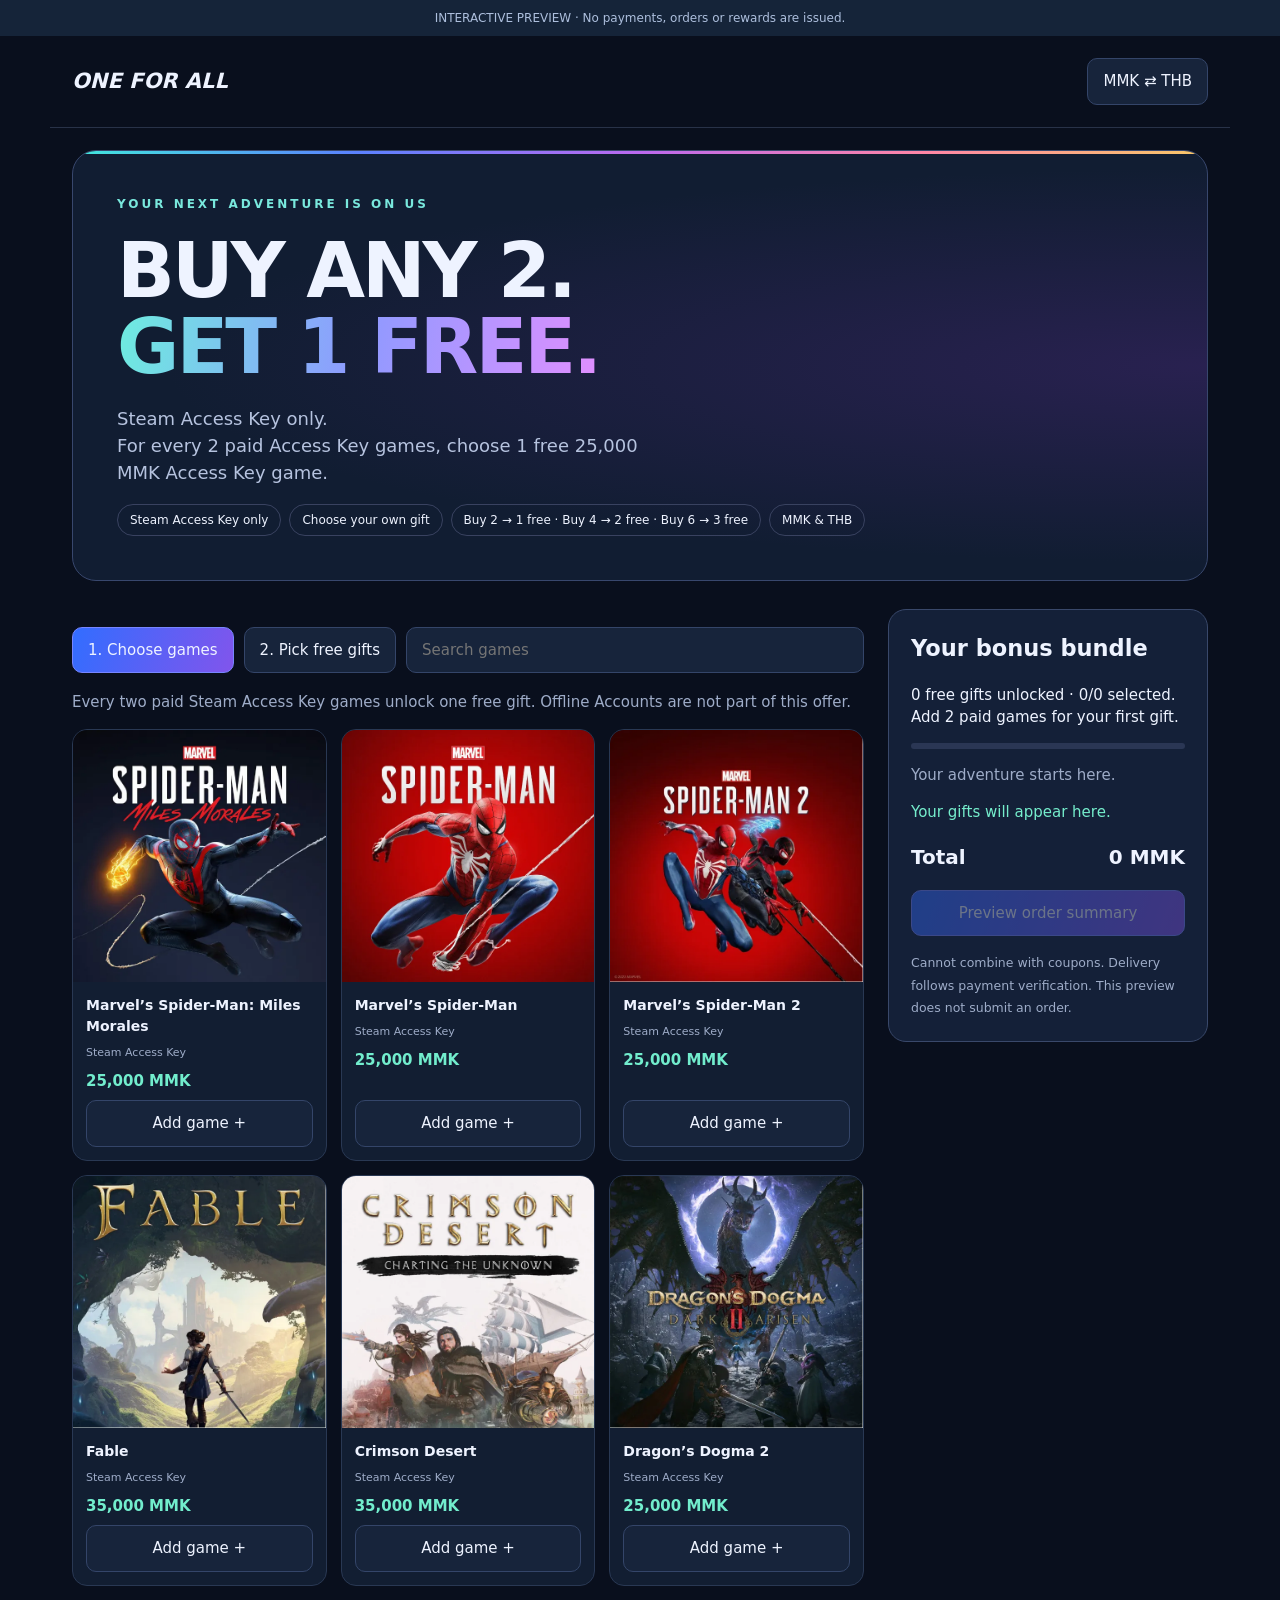
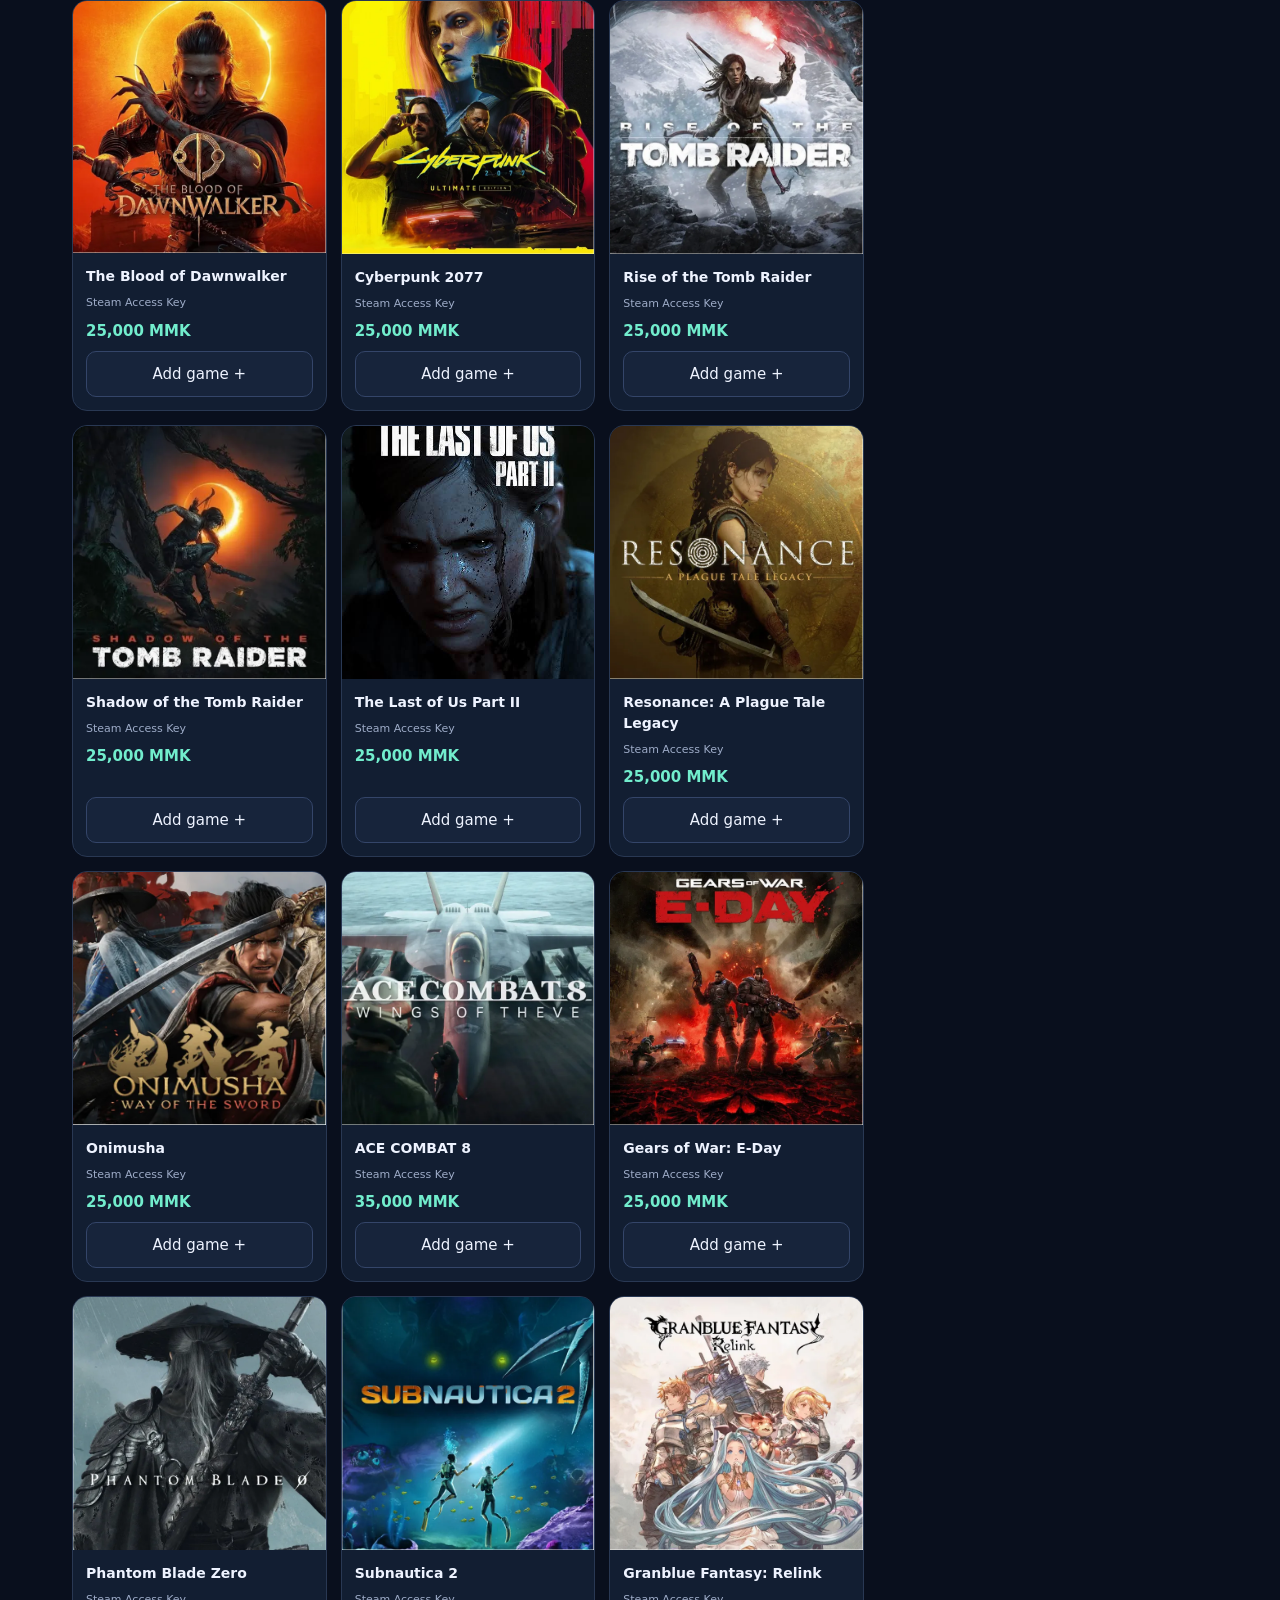
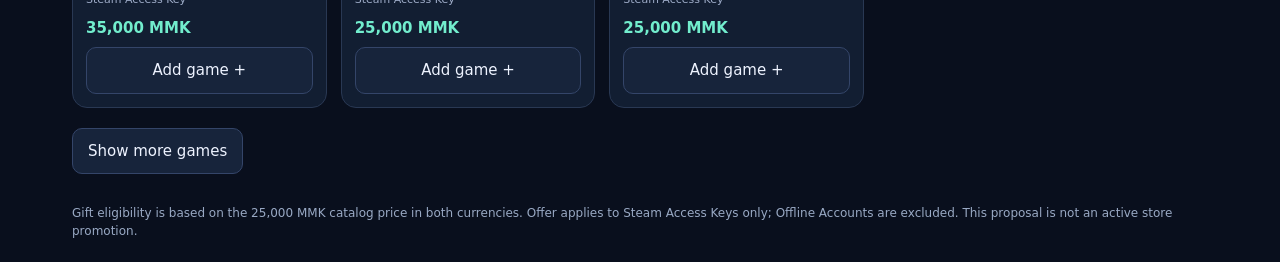
==== commit cadcee56: "Scale Access Key promo gifts for every two paid games" ====
--- a/promo-demo.html
+++ b/promo-demo.html
@@ -1,7 +1,9 @@
 <!doctype html><html lang="en"><meta charset="utf-8"><meta name="viewport" content="width=device-width,initial-scale=1"><meta name="robots" content="noindex"><title>OFA • Buy 2 Get 1 Preview</title><style>
 *{box-sizing:border-box}body{margin:0;background:#090f1d;color:#eef3ff;font:15px/1.5 system-ui,sans-serif}header,main{max-width:1180px;margin:auto;padding:22px}header{display:flex;justify-content:space-between;align-items:center;border-bottom:1px solid #283248}b.brand{font-size:21px;font-style:italic}button,input,select{font:inherit;color:inherit;background:#17243b;border:1px solid #344569;border-radius:10px;padding:11px 15px}button{cursor:pointer}button:disabled{opacity:.4;cursor:default}button.active,.primary{background:linear-gradient(110deg,#326dff,#8155ec);border-color:#7785ff}small,.muted{color:#9eacc8}.notice{font-size:12px;background:#152439;padding:9px 22px;text-align:center;color:#adbfdd}.hero{position:relative;overflow:hidden;border:1px solid #38476d;border-radius:24px;padding:44px;background:radial-gradient(ellipse at right,#40256e80,transparent 65%),#111d32}.hero:before{content:'';position:absolute;top:0;left:0;right:0;height:3px;background:linear-gradient(90deg,#42e8dd,#5b82ff,#bb69ef,#ff86a6,#f8c868)}.eyebrow{color:#79e8dd;font-size:12px;letter-spacing:3px;font-weight:800}h1{font-size:clamp(36px,7vw,76px);line-height:1;letter-spacing:-3px;margin:20px 0}h1 span{background:linear-gradient(100deg,#6deddf,#8e9aff,#e18fff);color:transparent;background-clip:text}.hero p{color:#b6c3df;max-width:560px;font-size:18px}.chips{display:flex;gap:8px;flex-wrap:wrap}.chips span{padding:6px 12px;border:1px solid #394260;border-radius:30px;font-size:12px}.layout{display:grid;grid-template-columns:1fr 320px;gap:24px;margin-top:28px}.toolbar{display:flex;gap:10px;flex-wrap:wrap;margin:18px 0}.toolbar input{flex:1;min-width:150px}.grid{display:grid;grid-template-columns:repeat(3,minmax(0,1fr));gap:14px}.card{background:#121e32;border:1px solid #293853;border-radius:15px;overflow:hidden;display:flex;flex-direction:column}.cover{aspect-ratio:1;object-fit:cover;width:100%;background:linear-gradient(140deg,#304677,#70388b)}.card section{padding:13px;display:flex;flex-direction:column;gap:8px;flex:1}.card h3{font-size:14px;margin:0}.card small{font-size:11px}.card button{margin-top:auto;width:100%}.price{color:#72edcd;font-weight:800}.summary{position:sticky;top:16px;background:#142038;border:1px solid #39486a;border-radius:18px;padding:22px;align-self:start}.summary h2{margin-top:0}.line{padding:12px 0;border-bottom:1px solid #2e3b55;font-size:13px}.line button{padding:2px 9px;margin:6px}.progress{height:6px;background:#2a3654;border-radius:10px;margin:14px 0}.progress i{height:100%;display:block;background:linear-gradient(90deg,#52dcd4,#9b6eff);border-radius:10px}.total{display:flex;justify-content:space-between;font-size:20px;font-weight:800;margin:18px 0}#giftNote{color:#75edcc}.empty{padding:24px;color:#aebcd5}#result{color:#78e8ce}footer{margin-top:30px;color:#99a9c4;font-size:12px}@media(max-width:800px){.layout{grid-template-columns:1fr}.summary{position:static;grid-row:1}.grid{grid-template-columns:repeat(2,minmax(0,1fr))}.hero{padding:28px 22px}header,main{padding:16px}h1{letter-spacing:-2px}}@media(prefers-reduced-motion:no-preference){button{transition:background .2s,transform .2s}button:hover:not(:disabled){transform:translateY(-2px)}}
-</style><div class="notice">INTERACTIVE PREVIEW · No payments, orders or rewards are issued.</div><header><b class="brand">ONE FOR ALL</b><button id="currency">MMK ⇄ THB</button></header><main><section class="hero"><div class="eyebrow">YOUR NEXT ADVENTURE IS ON US</div><h1>BUY ANY 2.<br><span>GET 1 FREE.</span></h1><p>Steam Access Key only.<br>Choose any 25,000 MMK Access Key game as your gift.</p><div class="chips"><span>Steam Access Key only</span><span>Choose your own gift</span><span>One gift per order</span><span>MMK & THB</span></div></section><div class="layout"><section><div class="toolbar"><button id="shop" class="active">1. Choose games</button><button id="gifts">2. Pick free gift</button><input id="search" placeholder="Search games" aria-label="Search games"></div><p id="catalogNote" class="muted"></p><div id="grid" class="grid"></div><button id="more" style="margin-top:20px">Show more games</button></section><aside class="summary"><h2>Your bonus bundle</h2><div id="progressText" role="status"></div><div class="progress"><i id="bar"></i></div><div id="cart"></div><p id="giftNote"></p><div class="total"><span>Total</span><span id="total"></span></div><button class="primary" id="review" style="width:100%">Preview order summary</button><p id="result" role="status"></p><small>Cannot combine with coupons. Delivery follows payment verification. This preview does not submit an order.</small></aside></div><footer>Gift eligibility is based on the 25,000 MMK catalog price in both currencies. Offer applies to Steam Access Keys only; Offline Accounts are excluded. This proposal is not an active store promotion.</footer></main><script>
-const products=[{"id": "aow-spiderman-miles-steam", "title": "Marvel’s Spider-Man: Miles Morales", "type": "Steam Access Key", "THB": 180, "MMK": 25000, "eligible": true, "image": "assets/action-open-world/spiderman-miles.webp"}, {"id": "aow-spiderman-miles-offline", "title": "Marvel’s Spider-Man: Miles Morales", "type": "Offline Account", "THB": 140, "MMK": 20000, "eligible": true, "image": "assets/action-open-world/spiderman-miles.webp"}, {"id": "aow-spiderman-1-steam", "title": "Marvel’s Spider-Man", "type": "Steam Access Key", "THB": 180, "MMK": 25000, "eligible": true, "image": "assets/action-open-world/Spiderman-1.webp"}, {"id": "aow-spiderman-1-offline", "title": "Marvel’s Spider-Man", "type": "Offline Account", "THB": 140, "MMK": 20000, "eligible": true, "image": "assets/action-open-world/Spiderman-1.webp"}, {"id": "aow-spiderman-2-steam", "title": "Marvel’s Spider-Man 2", "type": "Steam Access Key", "THB": 180, "MMK": 25000, "eligible": true, "image": "assets/action-open-world/spiderman-2.webp"}, {"id": "aow-spiderman-2-offline", "title": "Marvel’s Spider-Man 2", "type": "Offline Account", "THB": 140, "MMK": 20000, "eligible": true, "image": "assets/action-open-world/spiderman-2.webp"}, {"id": "aow-fable-steam", "title": "Fable", "type": "Steam Access Key", "THB": 260, "MMK": 35000, "eligible": true, "image": "assets/action-open-world/fable.webp"}, {"id": "aow-fable-offline", "title": "Fable", "type": "Offline Account", "THB": 260, "MMK": 35000, "eligible": true, "image": "assets/action-open-world/fable.webp"}, {"id": "aow-crimson-desert-steam", "title": "Crimson Desert", "type": "Steam Access Key", "THB": 260, "MMK": 35000, "eligible": true, "image": "assets/action-open-world/crimson-desert.webp"}, {"id": "aow-crimson-desert-offline", "title": "Crimson Desert", "type": "Offline Account", "THB": 260, "MMK": 35000, "eligible": true, "image": "assets/action-open-world/crimson-desert.webp"}, {"id": "aow-dragon-dogma-2-steam", "title": "Dragon’s Dogma 2", "type": "Steam Access Key", "THB": 180, "MMK": 25000, "eligible": true, "image": "assets/action-open-world/dragon-dogma-2.webp"}, {"id": "aow-dragon-dogma-2-offline", "title": "Dragon’s Dogma 2", "type": "Offline Account", "THB": 140, "MMK": 20000, "eligible": true, "image": "assets/action-open-world/dragon-dogma-2.webp"}, {"id": "aow-dawnwalker-steam", "title": "The Blood of Dawnwalker", "type": "Steam Access Key", "THB": 180, "MMK": 25000, "eligible": true, "image": "assets/action-open-world/dawnwalker.webp"}, {"id": "aow-dawnwalker-offline", "title": "The Blood of Dawnwalker", "type": "Offline Account", "THB": 140, "MMK": 20000, "eligible": true, "image": "assets/action-open-world/dawnwalker.webp"}, {"id": "aow-cyberpunk-2077-steam", "title": "Cyberpunk 2077", "type": "Steam Access Key", "THB": 180, "MMK": 25000, "eligible": true, "image": "assets/action-open-world/cyberpunk-2077.webp"}, {"id": "aow-cyberpunk-2077-offline", "title": "Cyberpunk 2077", "type": "Offline Account", "THB": 140, "MMK": 20000, "eligible": true, "image": "assets/action-open-world/cyberpunk-2077.webp"}, {"id": "aow-tr-rise-steam", "title": "Rise of the Tomb Raider", "type": "Steam Access Key", "THB": 180, "MMK": 25000, "eligible": true, "image": "assets/action-open-world/tr-rise.webp"}, {"id": "aow-tr-rise-offline", "title": "Rise of the Tomb Raider", "type": "Offline Account", "THB": 140, "MMK": 20000, "eligible": true, "image": "assets/action-open-world/tr-rise.webp"}, {"id": "aow-tr-shadow-steam", "title": "Shadow of the Tomb Raider", "type": "Steam Access Key", "THB": 180, "MMK": 25000, "eligible": true, "image": "assets/action-open-world/tr-shadow.webp"}, {"id": "aow-tr-shadow-offline", "title": "Shadow of the Tomb Raider", "type": "Offline Account", "THB": 140, "MMK": 20000, "eligible": true, "image": "assets/action-open-world/tr-shadow.webp"}, {"id": "asd-last-of-us-2-steam", "title": "The Last of Us Part II", "type": "Steam Access Key", "THB": 180, "MMK": 25000, "eligible": true, "image": "assets/action-storydriven/lou-part-2.jpg"}, {"id": "asd-last-of-us-2-offline", "title": "The Last of Us Part II", "type": "Offline Account", "THB": 140, "MMK": 20000, "eligible": true, "image": "assets/action-storydriven/lou-part-2.jpg"}, {"id": "asd-resonance-plague-tale-steam", "title": "Resonance: A Plague Tale Legacy", "type": "Steam Access Key", "THB": 180, "MMK": 25000, "eligible": true, "image": "assets/action-storydriven/Resonance-plaguetale.webp"}, {"id": "asd-resonance-plague-tale-offline", "title": "Resonance: A Plague Tale Legacy", "type": "Offline Account", "THB": 140, "MMK": 20000, "eligible": true, "image": "assets/action-storydriven/Resonance-plaguetale.webp"}, {"id": "asd-onimusha-steam", "title": "Onimusha", "type": "Steam Access Key", "THB": 180, "MMK": 25000, "eligible": true, "image": "assets/action-storydriven/onimusha.webp"}, {"id": "asd-onimusha-offline", "title": "Onimusha", "type": "Offline Account", "THB": 140, "MMK": 20000, "eligible": true, "image": "assets/action-storydriven/onimusha.webp"}, {"id": "asd-ace-combat-8-steam", "title": "ACE COMBAT 8", "type": "Steam Access Key", "THB": 260, "MMK": 35000, "eligible": true, "image": "assets/action-storydriven/ace-combat-8.webp"}, {"id": "asd-ace-combat-8-offline", "title": "ACE COMBAT 8", "type": "Offline Account", "THB": 180, "MMK": 25000, "eligible": true, "image": "assets/action-storydriven/ace-combat-8.webp"}, {"id": "asd-gears-of-war-eday-steam", "title": "Gears of War: E-Day", "type": "Steam Access Key", "THB": 180, "MMK": 25000, "eligible": true, "image": "assets/action-storydriven/gow-eday.webp"}, {"id": "asd-gears-of-war-eday-offline", "title": "Gears of War: E-Day", "type": "Offline Account", "THB": 140, "MMK": 20000, "eligible": true, "image": "assets/action-storydriven/gow-eday.webp"}, {"id": "asd-phantom-blade-zero-steam", "title": "Phantom Blade Zero", "type": "Steam Access Key", "THB": 260, "MMK": 35000, "eligible": true, "image": "assets/action-storydriven/Phantom Plade.webp"}, {"id": "asd-phantom-blade-zero-offline", "title": "Phantom Blade Zero", "type": "Offline Account", "THB": 260, "MMK": 35000, "eligible": true, "image": "assets/action-storydriven/Phantom Plade.webp"}, {"id": "extra-subnautica-2-steam", "title": "Subnautica 2", "type": "Steam Access Key", "THB": 180, "MMK": 25000, "eligible": true, "image": "assets/additional-games/sunautica-2.webp"}, {"id": "extra-subnautica-2-offline", "title": "Subnautica 2", "type": "Offline Account", "THB": 140, "MMK": 20000, "eligible": true, "image": "assets/additional-games/sunautica-2.webp"}, {"id": "extra-granblue-relink-steam", "title": "Granblue Fantasy: Relink", "type": "Steam Access Key", "THB": 180, "MMK": 25000, "eligible": true, "image": "assets/additional-games/granblue-relink.webp"}, {"id": "extra-granblue-relink-offline", "title": "Granblue Fantasy: Relink", "type": "Offline Account", "THB": 140, "MMK": 20000, "eligible": true, "image": "assets/additional-games/granblue-relink.webp"}, {"id": "extra-forza-horizon-6-steam", "title": "Forza Horizon 6", "type": "Steam Access Key", "THB": 180, "MMK": 25000, "eligible": true, "image": "assets/additional-games/forza-6.webp"}, {"id": "extra-forza-horizon-6-offline", "title": "Forza Horizon 6", "type": "Offline Account", "THB": 140, "MMK": 20000, "eligible": true, "image": "assets/additional-games/forza-6.webp"}, {"id": "extra-007-first-light-steam", "title": "007 First Light", "type": "Steam Access Key", "THB": 180, "MMK": 25000, "eligible": true, "image": "assets/additional-games/007-firstlight.webp"}, {"id": "extra-007-first-light-offline", "title": "007 First Light", "type": "Offline Account", "THB": 140, "MMK": 20000, "eligible": true, "image": "assets/additional-games/007-firstlight.webp"}, {"id": "extra-resident-evil-requiem-steam", "title": "Resident Evil Requiem", "type": "Steam Access Key", "THB": 180, "MMK": 25000, "eligible": true, "image": "assets/additional-games/resident-9.webp"}, {"id": "extra-resident-evil-requiem-offline", "title": "Resident Evil Requiem", "type": "Offline Account", "THB": 140, "MMK": 20000, "eligible": true, "image": "assets/additional-games/resident-9.webp"}, {"id": "extra-death-stranding-2-steam", "title": "Death Stranding 2", "type": "Steam Access Key", "THB": 180, "MMK": 25000, "eligible": true, "image": "assets/additional-games/death-stranding-2.webp"}, {"id": "extra-death-stranding-2-offline", "title": "Death Stranding 2", "type": "Offline Account", "THB": 140, "MMK": 20000, "eligible": true, "image": "assets/additional-games/death-stranding-2.webp"}, {"id": "extra-horizon-zero-dawn-steam", "title": "Horizon Zero Dawn", "type": "Steam Access Key", "THB": 180, "MMK": 25000, "eligible": true, "image": "assets/additional-games/horizon-zero-dawn.webp"}, {"id": "extra-horizon-zero-dawn-offline", "title": "Horizon Zero Dawn", "type": "Offline Account", "THB": 140, "MMK": 20000, "eligible": true, "image": "assets/additional-games/horizon-zero-dawn.webp"}, {"id": "extra-steins-gate-reboot-steam", "title": "STEINS;GATE RE:BOOT", "type": "Steam Access Key", "THB": 180, "MMK": 25000, "eligible": true, "image": "assets/additional-games/Stein-gate-remake.webp"}, {"id": "extra-steins-gate-reboot-offline", "title": "STEINS;GATE RE:BOOT", "type": "Offline Account", "THB": 140, "MMK": 20000, "eligible": true, "image": "assets/additional-games/Stein-gate-remake.webp"}, {"id": "extra-baldurs-gate-3-steam", "title": "Baldur’s Gate 3", "type": "Steam Access Key", "THB": 180, "MMK": 25000, "eligible": true, "image": "assets/additional-games/baldur-gate-3.webp"}, {"id": "extra-baldurs-gate-3-offline", "title": "Baldur’s Gate 3", "type": "Offline Account", "THB": 140, "MMK": 20000, "eligible": true, "image": "assets/additional-games/baldur-gate-3.webp"}, {"id": "extra-death-stranding-steam", "title": "Death Stranding", "type": "Steam Access Key", "THB": 180, "MMK": 25000, "eligible": true, "image": "assets/additional-games/death-stranding.webp"}, {"id": "extra-death-stranding-offline", "title": "Death Stranding", "type": "Offline Account", "THB": 140, "MMK": 20000, "eligible": true, "image": "assets/additional-games/death-stranding.webp"}, {"id": "extra-metal-gear-solid-v-steam", "title": "Metal Gear Solid V", "type": "Steam Access Key", "THB": 180, "MMK": 25000, "eligible": true, "image": "assets/additional-games/metalgear-5.webp"}, {"id": "extra-metal-gear-solid-v-offline", "title": "Metal Gear Solid V", "type": "Offline Account", "THB": 140, "MMK": 20000, "eligible": true, "image": "assets/additional-games/metalgear-5.webp"}, {"id": "extra-kingdom-come-2-steam", "title": "Kingdom Come: Deliverance II", "type": "Steam Access Key", "THB": 180, "MMK": 25000, "eligible": true, "image": "assets/additional-games/kingdomcome-2.webp"}, {"id": "extra-kingdom-come-2-offline", "title": "Kingdom Come: Deliverance II", "type": "Offline Account", "THB": 140, "MMK": 20000, "eligible": true, "image": "assets/additional-games/kingdomcome-2.webp"}, {"id": "extra-banishers-steam", "title": "Banishers: Ghosts of New Eden", "type": "Steam Access Key", "THB": 180, "MMK": 25000, "eligible": true, "image": "assets/additional-games/banisher.webp"}, {"id": "extra-banishers-offline", "title": "Banishers: Ghosts of New Eden", "type": "Offline Account", "THB": 140, "MMK": 20000, "eligible": true, "image": "assets/additional-games/banisher.webp"}, {"id": "batch-monsterhunter-wild-steam", "title": "Monster Hunter Wilds", "type": "Steam Access Key", "THB": 260, "MMK": 35000, "eligible": true, "image": "assets/catalog-expansion/monsterhunter-wild.webp"}, {"id": "batch-monsterhunter-wild-offline", "title": "Monster Hunter Wilds", "type": "Offline Account", "THB": 140, "MMK": 20000, "eligible": true, "image": "assets/catalog-expansion/monsterhunter-wild.webp"}, {"id": "batch-monsterhunter-ice-steam", "title": "Monster Hunter: World – Iceborne", "type": "Steam Access Key", "THB": 180, "MMK": 25000, "eligible": true, "image": "assets/catalog-expansion/monsterhunter-ice.webp"}, {"id": "batch-monsterhunter-ice-offline", "title": "Monster Hunter: World – Iceborne", "type": "Offline Account", "THB": 140, "MMK": 20000, "eligible": true, "image": "assets/catalog-expansion/monsterhunter-ice.webp"}, {"id": "batch-snowrunner-steam", "title": "SnowRunner", "type": "Steam Access Key", "THB": 180, "MMK": 25000, "eligible": true, "image": "assets/catalog-expansion/snowrunner.webp"}, {"id": "batch-snowrunner-offline", "title": "SnowRunner", "type": "Offline Account", "THB": 140, "MMK": 20000, "eligible": true, "image": "assets/catalog-expansion/snowrunner.webp"}, {"id": "batch-pragmata-steam", "title": "PRAGMATA", "type": "Steam Access Key", "THB": 180, "MMK": 25000, "eligible": true, "image": "assets/catalog-expansion/Pragmata.webp"}, {"id": "batch-pragmata-offline", "title": "PRAGMATA", "type": "Offline Account", "THB": 140, "MMK": 20000, "eligible": true, "image": "assets/catalog-expansion/Pragmata.webp"}, {"id": "batch-bayonetta-steam", "title": "Bayonetta", "type": "Steam Access Key", "THB": 180, "MMK": 25000, "eligible": true, "image": "assets/catalog-expansion/bayonetta.webp"}, {"id": "batch-bayonetta-offline", "title": "Bayonetta", "type": "Offline Account", "THB": 140, "MMK": 20000, "eligible": true, "image": "assets/catalog-expansion/bayonetta.webp"}, {"id": "batch-stellar-blade-steam", "title": "Stellar Blade", "type": "Steam Access Key", "THB": 180, "MMK": 25000, "eligible": true, "image": "assets/catalog-expansion/stellar-blade.webp"}, {"id": "batch-stellar-blade-offline", "title": "Stellar Blade", "type": "Offline Account", "THB": 140, "MMK": 20000, "eligible": true, "image": "assets/catalog-expansion/stellar-blade.webp"}, {"id": "batch-final-fantasy-remake-steam", "title": "Final Fantasy VII Remake", "type": "Steam Access Key", "THB": 180, "MMK": 25000, "eligible": true, "image": "assets/catalog-expansion/final-fantasy--remake.webp"}, {"id": "batch-final-fantasy-remake-offline", "title": "Final Fantasy VII Remake", "type": "Offline Account", "THB": 140, "MMK": 20000, "eligible": true, "image": "assets/catalog-expansion/final-fantasy--remake.webp"}, {"id": "batch-final-fantasy-7-rebirth-steam", "title": "Final Fantasy VII Rebirth", "type": "Steam Access Key", "THB": 180, "MMK": 25000, "eligible": true, "image": "assets/catalog-expansion/final-fantasy-7-rebirth.webp"}, {"id": "batch-final-fantasy-7-rebirth-offline", "title": "Final Fantasy VII Rebirth", "type": "Offline Account", "THB": 140, "MMK": 20000, "eligible": true, "image": "assets/catalog-expansion/final-fantasy-7-rebirth.webp"}, {"id": "batch-wukong-steam", "title": "Black Myth: Wukong", "type": "Steam Access Key", "THB": 180, "MMK": 25000, "eligible": true, "image": "assets/catalog-expansion/wukong.webp"}, {"id": "batch-wukong-offline", "title": "Black Myth: Wukong", "type": "Offline Account", "THB": 140, "MMK": 20000, "eligible": true, "image": "assets/catalog-expansion/wukong.webp"}, {"id": "batch-monsterhunter-rise-steam", "title": "Monster Hunter Rise", "type": "Steam Access Key", "THB": 180, "MMK": 25000, "eligible": true, "image": "assets/catalog-expansion/monsterhunter-rise.webp"}, {"id": "batch-monsterhunter-rise-offline", "title": "Monster Hunter Rise", "type": "Offline Account", "THB": 140, "MMK": 20000, "eligible": true, "image": "assets/catalog-expansion/monsterhunter-rise.webp"}, {"id": "batch-resident-4-steam", "title": "Resident Evil 4", "type": "Steam Access Key", "THB": 180, "MMK": 25000, "eligible": true, "image": "assets/catalog-expansion/resident-4.webp"}, {"id": "batch-resident-4-offline", "title": "Resident Evil 4", "type": "Offline Account", "THB": 140, "MMK": 20000, "eligible": true, "image": "assets/catalog-expansion/resident-4.webp"}, {"id": "batch-elderring-steam", "title": "Elden Ring", "type": "Steam Access Key", "THB": 180, "MMK": 25000, "eligible": true, "image": "assets/catalog-expansion/elderring.webp"}, {"id": "batch-elderring-offline", "title": "Elden Ring", "type": "Offline Account", "THB": 140, "MMK": 20000, "eligible": true, "image": "assets/catalog-expansion/elderring.webp"}, {"id": "batch-resident-3-steam", "title": "Resident Evil 3", "type": "Steam Access Key", "THB": 180, "MMK": 25000, "eligible": true, "image": "assets/catalog-expansion/resident-3.webp"}, {"id": "batch-resident-3-offline", "title": "Resident Evil 3", "type": "Offline Account", "THB": 140, "MMK": 20000, "eligible": true, "image": "assets/catalog-expansion/resident-3.webp"}, {"id": "batch-resident-0-steam", "title": "Resident Evil 0", "type": "Steam Access Key", "THB": 180, "MMK": 25000, "eligible": true, "image": "assets/catalog-expansion/resident-0.webp"}, {"id": "batch-resident-0-offline", "title": "Resident Evil 0", "type": "Offline Account", "THB": 140, "MMK": 20000, "eligible": true, "image": "assets/catalog-expansion/resident-0.webp"}, {"id": "batch-resident-5-steam", "title": "Resident Evil 5", "type": "Steam Access Key", "THB": 180, "MMK": 25000, "eligible": true, "image": "assets/catalog-expansion/resident-5.webp"}, {"id": "batch-resident-5-offline", "title": "Resident Evil 5", "type": "Offline Account", "THB": 140, "MMK": 20000, "eligible": true, "image": "assets/catalog-expansion/resident-5.webp"}, {"id": "batch-bleach-rebirth-steam", "title": "BLEACH Rebirth of Souls", "type": "Steam Access Key", "THB": 180, "MMK": 25000, "eligible": true, "image": "assets/catalog-expansion/bleach-rebirth.webp"}, {"id": "batch-bleach-rebirth-offline", "title": "BLEACH Rebirth of Souls", "type": "Offline Account", "THB": 140, "MMK": 20000, "eligible": true, "image": "assets/catalog-expansion/bleach-rebirth.webp"}, {"id": "batch-digimon-time-steam", "title": "Digimon Story: Time Stranger", "type": "Steam Access Key", "THB": 180, "MMK": 25000, "eligible": true, "image": "assets/catalog-expansion/Digimon-time.webp"}, {"id": "batch-digimon-time-offline", "title": "Digimon Story: Time Stranger", "type": "Offline Account", "THB": 140, "MMK": 20000, "eligible": true, "image": "assets/catalog-expansion/Digimon-time.webp"}, {"id": "batch-dragonball-zero-steam", "title": "Dragon Ball: Sparking! ZERO", "type": "Steam Access Key", "THB": 180, "MMK": 25000, "eligible": true, "image": "assets/catalog-expansion/dragonball-zero.webp"}, {"id": "batch-dragonball-zero-offline", "title": "Dragon Ball: Sparking! ZERO", "type": "Offline Account", "THB": 140, "MMK": 20000, "eligible": true, "image": "assets/catalog-expansion/dragonball-zero.webp"}, {"id": "batch-jjk-clash-steam", "title": "Jujutsu Kaisen Cursed Clash", "type": "Steam Access Key", "THB": 180, "MMK": 25000, "eligible": true, "image": "assets/catalog-expansion/jjk-clash.webp"}, {"id": "batch-jjk-clash-offline", "title": "Jujutsu Kaisen Cursed Clash", "type": "Offline Account", "THB": 140, "MMK": 20000, "eligible": true, "image": "assets/catalog-expansion/jjk-clash.webp"}, {"id": "batch-naruto-4-steam", "title": "Naruto Shippuden: Ultimate Ninja Storm 4", "type": "Steam Access Key", "THB": 180, "MMK": 25000, "eligible": true, "image": "assets/catalog-expansion/naruto-4.webp"}, {"id": "batch-naruto-4-offline", "title": "Naruto Shippuden: Ultimate Ninja Storm 4", "type": "Offline Account", "THB": 140, "MMK": 20000, "eligible": true, "image": "assets/catalog-expansion/naruto-4.webp"}, {"id": "batch-persona-4-golden-steam", "title": "Persona 4 Golden", "type": "Steam Access Key", "THB": 180, "MMK": 25000, "eligible": true, "image": "assets/catalog-expansion/persona-4-golden.webp"}, {"id": "batch-persona-4-golden-offline", "title": "Persona 4 Golden", "type": "Offline Account", "THB": 140, "MMK": 20000, "eligible": true, "image": "assets/catalog-expansion/persona-4-golden.webp"}, {"id": "batch-persona-5-steam", "title": "Persona 5", "type": "Steam Access Key", "THB": 180, "MMK": 25000, "eligible": true, "image": "assets/catalog-expansion/persona-5.webp"}, {"id": "batch-persona-5-offline", "title": "Persona 5", "type": "Offline Account", "THB": 140, "MMK": 20000, "eligible": true, "image": "assets/catalog-expansion/persona-5.webp"}, {"id": "batch-persona-3-reload-steam", "title": "Persona 3 Reload", "type": "Steam Access Key", "THB": 180, "MMK": 25000, "eligible": true, "image": "assets/catalog-expansion/persona-3-reload.webp"}, {"id": "batch-persona-3-reload-offline", "title": "Persona 3 Reload", "type": "Offline Account", "THB": 140, "MMK": 20000, "eligible": true, "image": "assets/catalog-expansion/persona-3-reload.webp"}, {"id": "batch-metaphor-steam", "title": "Metaphor: ReFantazio", "type": "Steam Access Key", "THB": 180, "MMK": 25000, "eligible": true, "image": "assets/catalog-expansion/metaphor.webp"}, {"id": "batch-metaphor-offline", "title": "Metaphor: ReFantazio", "type": "Offline Account", "THB": 140, "MMK": 20000, "eligible": true, "image": "assets/catalog-expansion/metaphor.webp"}, {"id": "batch-smtv-5-steam", "title": "Shin Megami Tensei V", "type": "Steam Access Key", "THB": 180, "MMK": 25000, "eligible": true, "image": "assets/catalog-expansion/smtv-5.webp"}, {"id": "batch-smtv-5-offline", "title": "Shin Megami Tensei V", "type": "Offline Account", "THB": 140, "MMK": 20000, "eligible": true, "image": "assets/catalog-expansion/smtv-5.webp"}, {"id": "batch-persona-4-remake-steam", "title": "Persona 4 Revival", "type": "Steam Access Key", "THB": 180, "MMK": 25000, "eligible": true, "image": "assets/catalog-expansion/persona-4-remake.webp"}, {"id": "batch-persona-4-remake-offline", "title": "Persona 4 Revival", "type": "Offline Account", "THB": 140, "MMK": 20000, "eligible": true, "image": "assets/catalog-expansion/persona-4-remake.webp"}, {"id": "batch-dragonquest-vii-steam", "title": "Dragon Quest VII Reimagined", "type": "Steam Access Key", "THB": 180, "MMK": 25000, "eligible": true, "image": "assets/catalog-expansion/dragonquest-vii.webp"}, {"id": "batch-dragonquest-vii-offline", "title": "Dragon Quest VII Reimagined", "type": "Offline Account", "THB": 140, "MMK": 20000, "eligible": true, "image": "assets/catalog-expansion/dragonquest-vii.webp"}, {"id": "batch-bannerlord-2-steam", "title": "Mount & Blade II: Bannerlord", "type": "Steam Access Key", "THB": 180, "MMK": 25000, "eligible": true, "image": "assets/catalog-expansion/bannerlord-2.webp"}, {"id": "batch-bannerlord-2-offline", "title": "Mount & Blade II: Bannerlord", "type": "Offline Account", "THB": 140, "MMK": 20000, "eligible": true, "image": "assets/catalog-expansion/bannerlord-2.webp"}, {"id": "batch-oblivion-remastered-steam", "title": "The Elder Scrolls IV: Oblivion Remastered", "type": "Steam Access Key", "THB": 180, "MMK": 25000, "eligible": true, "image": "assets/catalog-expansion/oblivion-remastered.webp"}, {"id": "batch-oblivion-remastered-offline", "title": "The Elder Scrolls IV: Oblivion Remastered", "type": "Offline Account", "THB": 140, "MMK": 20000, "eligible": true, "image": "assets/catalog-expansion/oblivion-remastered.webp"}, {"id": "batch-kingdom-1-steam", "title": "Kingdom Come: Deliverance", "type": "Steam Access Key", "THB": 180, "MMK": 25000, "eligible": true, "image": "assets/catalog-expansion/kingdom 1.webp"}, {"id": "batch-kingdom-1-offline", "title": "Kingdom Come: Deliverance", "type": "Offline Account", "THB": 140, "MMK": 20000, "eligible": true, "image": "assets/catalog-expansion/kingdom 1.webp"}, {"id": "new-witcher-3-steam", "title": "The Witcher 3: Wild Hunt", "type": "Steam Access Key", "THB": 180, "MMK": 25000, "eligible": true, "image": "assets/catalog-new/witcher-3.webp"}, {"id": "new-witcher-3-offline", "title": "The Witcher 3: Wild Hunt", "type": "Offline Account", "THB": 140, "MMK": 20000, "eligible": true, "image": "assets/catalog-new/witcher-3.webp"}, {"id": "new-greedfall-steam", "title": "GreedFall", "type": "Steam Access Key", "THB": 180, "MMK": 25000, "eligible": true, "image": "assets/catalog-new/greedfall.webp"}, {"id": "new-greedfall-offline", "title": "GreedFall", "type": "Offline Account", "THB": 140, "MMK": 20000, "eligible": true, "image": "assets/catalog-new/greedfall.webp"}, {"id": "new-borderland-3-steam", "title": "Borderlands 3", "type": "Steam Access Key", "THB": 180, "MMK": 25000, "eligible": true, "image": "assets/catalog-new/borderland-3.webp"}, {"id": "new-borderland-3-offline", "title": "Borderlands 3", "type": "Offline Account", "THB": 140, "MMK": 20000, "eligible": true, "image": "assets/catalog-new/borderland-3.webp"}, {"id": "new-tales-arise-steam", "title": "Tales of Arise", "type": "Steam Access Key", "THB": 180, "MMK": 25000, "eligible": true, "image": "assets/catalog-new/tales-arise.webp"}, {"id": "new-tales-arise-offline", "title": "Tales of Arise", "type": "Offline Account", "THB": 140, "MMK": 20000, "eligible": true, "image": "assets/catalog-new/tales-arise.webp"}, {"id": "new-hogwart-steam", "title": "Hogwarts Legacy", "type": "Steam Access Key", "THB": 180, "MMK": 25000, "eligible": true, "image": "assets/catalog-new/hogwart.webp"}, {"id": "new-hogwart-offline", "title": "Hogwarts Legacy", "type": "Offline Account", "THB": 140, "MMK": 20000, "eligible": true, "image": "assets/catalog-new/hogwart.webp"}, {"id": "new-nier-automata-steam", "title": "NieR:Automata", "type": "Steam Access Key", "THB": 180, "MMK": 25000, "eligible": true, "image": "assets/catalog-new/nier-automata.webp"}, {"id": "new-nier-automata-offline", "title": "NieR:Automata", "type": "Offline Account", "THB": 140, "MMK": 20000, "eligible": true, "image": "assets/catalog-new/nier-automata.webp"}, {"id": "new-mafia-3-steam", "title": "Mafia III", "type": "Steam Access Key", "THB": 180, "MMK": 25000, "eligible": true, "image": "assets/catalog-new/mafia-3.webp"}, {"id": "new-mafia-3-offline", "title": "Mafia III", "type": "Offline Account", "THB": 140, "MMK": 20000, "eligible": true, "image": "assets/catalog-new/mafia-3.webp"}, {"id": "new-mafia-2-steam", "title": "Mafia II", "type": "Steam Access Key", "THB": 180, "MMK": 25000, "eligible": true, "image": "assets/catalog-new/mafia-2.webp"}, {"id": "new-mafia-2-offline", "title": "Mafia II", "type": "Offline Account", "THB": 140, "MMK": 20000, "eligible": true, "image": "assets/catalog-new/mafia-2.webp"}, {"id": "new-mafia-old-steam", "title": "Mafia: The Old Country", "type": "Steam Access Key", "THB": 180, "MMK": 25000, "eligible": true, "image": "assets/catalog-new/mafia-old.webp"}, {"id": "new-mafia-old-offline", "title": "Mafia: The Old Country", "type": "Offline Account", "THB": 140, "MMK": 20000, "eligible": true, "image": "assets/catalog-new/mafia-old.webp"}, {"id": "new-mafia-remake-steam", "title": "Mafia: Definitive Edition", "type": "Steam Access Key", "THB": 180, "MMK": 25000, "eligible": true, "image": "assets/catalog-new/mafia-remake.webp"}, {"id": "new-mafia-remake-offline", "title": "Mafia: Definitive Edition", "type": "Offline Account", "THB": 140, "MMK": 20000, "eligible": true, "image": "assets/catalog-new/mafia-remake.webp"}, {"id": "new-trail-inthesky-1st-steam", "title": "Trails in the Sky 1st Chapter", "type": "Steam Access Key", "THB": 180, "MMK": 25000, "eligible": true, "image": "assets/catalog-new/trail-inthesky-1st.webp"}, {"id": "new-trail-inthesky-1st-offline", "title": "Trails in the Sky 1st Chapter", "type": "Offline Account", "THB": 140, "MMK": 20000, "eligible": true, "image": "assets/catalog-new/trail-inthesky-1st.webp"}, {"id": "new-trail-horizon-steam", "title": "The Legend of Heroes: Trails beyond the Horizon", "type": "Steam Access Key", "THB": 180, "MMK": 25000, "eligible": true, "image": "assets/catalog-new/trail-horizon.webp"}, {"id": "new-trail-horizon-offline", "title": "The Legend of Heroes: Trails beyond the Horizon", "type": "Offline Account", "THB": 140, "MMK": 20000, "eligible": true, "image": "assets/catalog-new/trail-horizon.webp"}, {"id": "new-trail-inthesky-2nd-steam", "title": "Trails in the Sky 2nd Chapter", "type": "Steam Access Key", "THB": 180, "MMK": 25000, "eligible": true, "image": "assets/catalog-new/trail-inthesky-2nd.webp"}, {"id": "new-trail-inthesky-2nd-offline", "title": "Trails in the Sky 2nd Chapter", "type": "Offline Account", "THB": 140, "MMK": 20000, "eligible": true, "image": "assets/catalog-new/trail-inthesky-2nd.webp"}, {"id": "new-slient-hill-2-steam", "title": "Silent Hill 2", "type": "Steam Access Key", "THB": 180, "MMK": 25000, "eligible": true, "image": "assets/catalog-new/slient-hill-2.webp"}, {"id": "new-slient-hill-2-offline", "title": "Silent Hill 2", "type": "Offline Account", "THB": 140, "MMK": 20000, "eligible": true, "image": "assets/catalog-new/slient-hill-2.webp"}, {"id": "new-slient-hill-f-steam", "title": "Silent Hill f", "type": "Steam Access Key", "THB": 180, "MMK": 25000, "eligible": true, "image": "assets/catalog-new/slient-hill-f.webp"}, {"id": "new-slient-hill-f-offline", "title": "Silent Hill f", "type": "Offline Account", "THB": 140, "MMK": 20000, "eligible": true, "image": "assets/catalog-new/slient-hill-f.webp"}, {"id": "new-life-is-strange-2-steam", "title": "Life is Strange 2", "type": "Steam Access Key", "THB": 180, "MMK": 25000, "eligible": true, "image": "assets/catalog-new/life-is-strange-2.webp"}, {"id": "new-life-is-strange-2-offline", "title": "Life is Strange 2", "type": "Offline Account", "THB": 140, "MMK": 20000, "eligible": true, "image": "assets/catalog-new/life-is-strange-2.webp"}, {"id": "new-life-is-strange-3-steam", "title": "Life is Strange: True Colors", "type": "Steam Access Key", "THB": 180, "MMK": 25000, "eligible": true, "image": "assets/catalog-new/life-is-strange-3.webp"}, {"id": "new-life-is-strange-3-offline", "title": "Life is Strange: True Colors", "type": "Offline Account", "THB": 140, "MMK": 20000, "eligible": true, "image": "assets/catalog-new/life-is-strange-3.webp"}, {"id": "new-life-is-strange-4-steam", "title": "Life is Strange: Double Exposure", "type": "Steam Access Key", "THB": 180, "MMK": 25000, "eligible": true, "image": "assets/catalog-new/life-is-strange-4.webp"}, {"id": "new-life-is-strange-4-offline", "title": "Life is Strange: Double Exposure", "type": "Offline Account", "THB": 140, "MMK": 20000, "eligible": true, "image": "assets/catalog-new/life-is-strange-4.webp"}, {"id": "new-life-is-strange-5-steam", "title": "Life is Strange: Reunion", "type": "Steam Access Key", "THB": 180, "MMK": 25000, "eligible": true, "image": "assets/catalog-new/life-is-strange-5.webp"}, {"id": "new-life-is-strange-5-offline", "title": "Life is Strange: Reunion", "type": "Offline Account", "THB": 140, "MMK": 20000, "eligible": true, "image": "assets/catalog-new/life-is-strange-5.webp"}, {"id": "new-forza-5-steam", "title": "Forza Horizon 5", "type": "Steam Access Key", "THB": 180, "MMK": 25000, "eligible": true, "image": "assets/catalog-new/forza-5.webp"}, {"id": "new-forza-5-offline", "title": "Forza Horizon 5", "type": "Offline Account", "THB": 140, "MMK": 20000, "eligible": true, "image": "assets/catalog-new/forza-5.webp"}, {"id": "new-ghost-of-tsushima-steam", "title": "Ghost of Tsushima", "type": "Steam Access Key", "THB": 180, "MMK": 25000, "eligible": true, "image": "assets/catalog-new/ghost-of-tsushima.webp"}, {"id": "new-ghost-of-tsushima-offline", "title": "Ghost of Tsushima", "type": "Offline Account", "THB": 140, "MMK": 20000, "eligible": true, "image": "assets/catalog-new/ghost-of-tsushima.webp"}, {"id": "new-godofwar-2018-steam", "title": "God of War (2018)", "type": "Steam Access Key", "THB": 180, "MMK": 25000, "eligible": true, "image": "assets/catalog-new/godofwar-2018.webp"}, {"id": "new-godofwar-2018-offline", "title": "God of War (2018)", "type": "Offline Account", "THB": 140, "MMK": 20000, "eligible": true, "image": "assets/catalog-new/godofwar-2018.webp"}, {"id": "new-planet-zoo-2-steam", "title": "Planet Zoo 2", "type": "Steam Access Key", "THB": 180, "MMK": 25000, "eligible": true, "image": "assets/catalog-new/planet-zoo-2.webp"}, {"id": "new-planet-zoo-2-offline", "title": "Planet Zoo 2", "type": "Offline Account", "THB": 140, "MMK": 20000, "eligible": true, "image": "assets/catalog-new/planet-zoo-2.webp"}, {"id": "new-control-2-steam", "title": "CONTROL Resonant", "type": "Steam Access Key", "THB": 180, "MMK": 25000, "eligible": true, "image": "assets/catalog-new/control-2.webp"}, {"id": "new-control-2-offline", "title": "CONTROL Resonant", "type": "Offline Account", "THB": 140, "MMK": 20000, "eligible": true, "image": "assets/catalog-new/control-2.webp"}, {"id": "n2-euro-truck-simulator-2-steam", "title": "Euro Truck Simulator 2", "type": "Steam Access Key", "THB": 180, "MMK": 25000, "eligible": true, "image": "assets/catalog-new2/euro-truck-simulator-2.webp"}, {"id": "n2-euro-truck-simulator-2-offline", "title": "Euro Truck Simulator 2", "type": "Offline Account", "THB": 140, "MMK": 20000, "eligible": true, "image": "assets/catalog-new2/euro-truck-simulator-2.webp"}, {"id": "n2-cod-mw4-steam", "title": "Call of Duty: Modern Warfare 4", "type": "Steam Access Key", "THB": 180, "MMK": 25000, "eligible": true, "image": "assets/catalog-new2/cod-mw4.webp"}, {"id": "n2-cod-mw4-offline", "title": "Call of Duty: Modern Warfare 4", "type": "Offline Account", "THB": 140, "MMK": 20000, "eligible": true, "image": "assets/catalog-new2/cod-mw4.webp"}, {"id": "n2-dynasty-warriors-origins-steam", "title": "Dynasty Warriors: Origins", "type": "Steam Access Key", "THB": 180, "MMK": 25000, "eligible": true, "image": "assets/catalog-new2/dynasty-warriors-origins.webp"}, {"id": "n2-dynasty-warriors-origins-offline", "title": "Dynasty Warriors: Origins", "type": "Offline Account", "THB": 140, "MMK": 20000, "eligible": true, "image": "assets/catalog-new2/dynasty-warriors-origins.webp"}, {"id": "n2-warriors-orochi-3-steam", "title": "Warriors Orochi 3", "type": "Steam Access Key", "THB": 180, "MMK": 25000, "eligible": true, "image": "assets/catalog-new2/warriors-orochi-3.webp"}, {"id": "n2-warriors-orochi-3-offline", "title": "Warriors Orochi 3", "type": "Offline Account", "THB": 140, "MMK": 20000, "eligible": true, "image": "assets/catalog-new2/warriors-orochi-3.webp"}, {"id": "n2-fate-samurai-remnant-steam", "title": "Fate/Samurai Remnant", "type": "Steam Access Key", "THB": 180, "MMK": 25000, "eligible": true, "image": "assets/catalog-new2/fate-samurai-remnant.webp"}, {"id": "n2-fate-samurai-remnant-offline", "title": "Fate/Samurai Remnant", "type": "Offline Account", "THB": 140, "MMK": 20000, "eligible": true, "image": "assets/catalog-new2/fate-samurai-remnant.webp"}, {"id": "n2-dynasty-warriors-7-steam", "title": "Dynasty Warriors 7", "type": "Steam Access Key", "THB": 180, "MMK": 25000, "eligible": true, "image": "assets/catalog-new2/dynasty-warriors-7.webp"}, {"id": "n2-dynasty-warriors-7-offline", "title": "Dynasty Warriors 7", "type": "Offline Account", "THB": 140, "MMK": 20000, "eligible": true, "image": "assets/catalog-new2/dynasty-warriors-7.webp"}, {"id": "n2-ori-wisps-steam", "title": "Ori and the Will of the Wisps", "type": "Steam Access Key", "THB": 180, "MMK": 25000, "eligible": true, "image": "assets/catalog-new2/ori-wisps.webp"}, {"id": "n2-ori-wisps-offline", "title": "Ori and the Will of the Wisps", "type": "Offline Account", "THB": 140, "MMK": 20000, "eligible": true, "image": "assets/catalog-new2/ori-wisps.webp"}, {"id": "n2-ori-blind-forest-steam", "title": "Ori and the Blind Forest", "type": "Steam Access Key", "THB": 180, "MMK": 25000, "eligible": true, "image": "assets/catalog-new2/ori-blind-forest.webp"}, {"id": "n2-ori-blind-forest-offline", "title": "Ori and the Blind Forest", "type": "Offline Account", "THB": 140, "MMK": 20000, "eligible": true, "image": "assets/catalog-new2/ori-blind-forest.webp"}, {"id": "n2-ninja-gaiden-2-black-steam", "title": "Ninja Gaiden 2 Black", "type": "Steam Access Key", "THB": 180, "MMK": 25000, "eligible": true, "image": "assets/catalog-new2/ninja-gaiden-2-black.webp"}, {"id": "n2-ninja-gaiden-2-black-offline", "title": "Ninja Gaiden 2 Black", "type": "Offline Account", "THB": 140, "MMK": 20000, "eligible": true, "image": "assets/catalog-new2/ninja-gaiden-2-black.webp"}, {"id": "n2-mortal-kombat-1-steam", "title": "Mortal Kombat 1", "type": "Steam Access Key", "THB": 180, "MMK": 25000, "eligible": true, "image": "assets/catalog-new2/mortal-kombat-1.webp"}, {"id": "n2-mortal-kombat-1-offline", "title": "Mortal Kombat 1", "type": "Offline Account", "THB": 140, "MMK": 20000, "eligible": true, "image": "assets/catalog-new2/mortal-kombat-1.webp"}, {"id": "n2-shadow-of-war-steam", "title": "Middle-earth: Shadow of War", "type": "Steam Access Key", "THB": 180, "MMK": 25000, "eligible": true, "image": "assets/catalog-new2/shadow-of-war.webp"}, {"id": "n2-shadow-of-war-offline", "title": "Middle-earth: Shadow of War", "type": "Offline Account", "THB": 140, "MMK": 20000, "eligible": true, "image": "assets/catalog-new2/shadow-of-war.webp"}, {"id": "n2-hollow-knight-silksong-steam", "title": "Hollow Knight: Silksong", "type": "Steam Access Key", "THB": 180, "MMK": 25000, "eligible": true, "image": "assets/catalog-new2/hollow-knight-silksong.webp"}, {"id": "n2-hollow-knight-silksong-offline", "title": "Hollow Knight: Silksong", "type": "Offline Account", "THB": 140, "MMK": 20000, "eligible": true, "image": "assets/catalog-new2/hollow-knight-silksong.webp"}, {"id": "n2-hollow-knight-steam", "title": "Hollow Knight", "type": "Steam Access Key", "THB": 180, "MMK": 25000, "eligible": true, "image": "assets/catalog-new2/hollow-knight.webp"}, {"id": "n2-hollow-knight-offline", "title": "Hollow Knight", "type": "Offline Account", "THB": 140, "MMK": 20000, "eligible": true, "image": "assets/catalog-new2/hollow-knight.webp"}, {"id": "n2-halo-infinite-steam", "title": "Halo Infinite", "type": "Steam Access Key", "THB": 180, "MMK": 25000, "eligible": true, "image": "assets/catalog-new2/halo-infinite.webp"}, {"id": "n2-halo-infinite-offline", "title": "Halo Infinite", "type": "Offline Account", "THB": 140, "MMK": 20000, "eligible": true, "image": "assets/catalog-new2/halo-infinite.webp"}, {"id": "n2-hades-steam", "title": "Hades", "type": "Steam Access Key", "THB": 180, "MMK": 25000, "eligible": true, "image": "assets/catalog-new2/hades.webp"}, {"id": "n2-hades-offline", "title": "Hades", "type": "Offline Account", "THB": 140, "MMK": 20000, "eligible": true, "image": "assets/catalog-new2/hades.webp"}, {"id": "n2-gears-5-steam", "title": "Gears 5", "type": "Steam Access Key", "THB": 180, "MMK": 25000, "eligible": true, "image": "assets/catalog-new2/gears-5.webp"}, {"id": "n2-gears-5-offline", "title": "Gears 5", "type": "Offline Account", "THB": 140, "MMK": 20000, "eligible": true, "image": "assets/catalog-new2/gears-5.webp"}, {"id": "n2-expeditions-mudrunner-steam", "title": "Expeditions: A MudRunner Game", "type": "Steam Access Key", "THB": 180, "MMK": 25000, "eligible": true, "image": "assets/catalog-new2/expeditions-mudrunner.webp"}, {"id": "n2-expeditions-mudrunner-offline", "title": "Expeditions: A MudRunner Game", "type": "Offline Account", "THB": 140, "MMK": 20000, "eligible": true, "image": "assets/catalog-new2/expeditions-mudrunner.webp"}, {"id": "n2-evil-west-steam", "title": "Evil West", "type": "Steam Access Key", "THB": 180, "MMK": 25000, "eligible": true, "image": "assets/catalog-new2/evil-west.webp"}, {"id": "n2-evil-west-offline", "title": "Evil West", "type": "Offline Account", "THB": 140, "MMK": 20000, "eligible": true, "image": "assets/catalog-new2/evil-west.webp"}, {"id": "n2-control-steam", "title": "Control", "type": "Steam Access Key", "THB": 180, "MMK": 25000, "eligible": true, "image": "assets/catalog-new2/control.webp"}, {"id": "n2-control-offline", "title": "Control", "type": "Offline Account", "THB": 140, "MMK": 20000, "eligible": true, "image": "assets/catalog-new2/control.webp"}, {"id": "n2-clair-obscur-33-steam", "title": "Clair Obscur: Expedition 33", "type": "Steam Access Key", "THB": 180, "MMK": 25000, "eligible": true, "image": "assets/catalog-new2/clair-obscur-33.webp"}, {"id": "n2-clair-obscur-33-offline", "title": "Clair Obscur: Expedition 33", "type": "Offline Account", "THB": 140, "MMK": 20000, "eligible": true, "image": "assets/catalog-new2/clair-obscur-33.webp"}, {"id": "n2-commandos-origins-steam", "title": "Commandos: Origins", "type": "Steam Access Key", "THB": 180, "MMK": 25000, "eligible": true, "image": "assets/catalog-new2/commandos-origins.webp"}, {"id": "n2-commandos-origins-offline", "title": "Commandos: Origins", "type": "Offline Account", "THB": 140, "MMK": 20000, "eligible": true, "image": "assets/catalog-new2/commandos-origins.webp"}, {"id": "n2-celeste-steam", "title": "Celeste", "type": "Steam Access Key", "THB": 180, "MMK": 25000, "eligible": true, "image": "assets/catalog-new2/celeste.webp"}, {"id": "n2-celeste-offline", "title": "Celeste", "type": "Offline Account", "THB": 140, "MMK": 20000, "eligible": true, "image": "assets/catalog-new2/celeste.webp"}, {"id": "n2-dispatch-steam", "title": "Dispatch", "type": "Steam Access Key", "THB": 180, "MMK": 25000, "eligible": true, "image": "assets/catalog-new2/dispatch.webp"}, {"id": "n2-dispatch-offline", "title": "Dispatch", "type": "Offline Account", "THB": 140, "MMK": 20000, "eligible": true, "image": "assets/catalog-new2/dispatch.webp"}, {"id": "n2-detroit-become-human-steam", "title": "Detroit: Become Human", "type": "Steam Access Key", "THB": 180, "MMK": 25000, "eligible": true, "image": "assets/catalog-new2/detroit-become-human.webp"}, {"id": "n2-detroit-become-human-offline", "title": "Detroit: Become Human", "type": "Offline Account", "THB": 140, "MMK": 20000, "eligible": true, "image": "assets/catalog-new2/detroit-become-human.webp"}, {"id": "n2-wwe-2k26-steam", "title": "WWE 2K26", "type": "Steam Access Key", "THB": 180, "MMK": 25000, "eligible": true, "image": "assets/catalog-new2/wwe-2k26.webp"}, {"id": "n2-wwe-2k26-offline", "title": "WWE 2K26", "type": "Offline Account", "THB": 140, "MMK": 20000, "eligible": true, "image": "assets/catalog-new2/wwe-2k26.webp"}, {"id": "n3-dark-souls-remastered-steam", "title": "Dark Souls: Remastered", "type": "Steam Access Key", "THB": 180, "MMK": 25000, "eligible": true, "image": "assets/catalog-new3/dark-souls-remastered.webp"}, {"id": "n3-dark-souls-remastered-offline", "title": "Dark Souls: Remastered", "type": "Offline Account", "THB": 140, "MMK": 20000, "eligible": true, "image": "assets/catalog-new3/dark-souls-remastered.webp"}, {"id": "n3-dark-souls-prepare-to-die-steam", "title": "Dark Souls: Prepare to Die Edition", "type": "Steam Access Key", "THB": 180, "MMK": 25000, "eligible": true, "image": "assets/catalog-new3/dark-souls-prepare-to-die.webp"}, {"id": "n3-dark-souls-prepare-to-die-offline", "title": "Dark Souls: Prepare to Die Edition", "type": "Offline Account", "THB": 140, "MMK": 20000, "eligible": true, "image": "assets/catalog-new3/dark-souls-prepare-to-die.webp"}, {"id": "n3-dark-souls-3-steam", "title": "Dark Souls III", "type": "Steam Access Key", "THB": 180, "MMK": 25000, "eligible": true, "image": "assets/catalog-new3/dark-souls-3.webp"}, {"id": "n3-dark-souls-3-offline", "title": "Dark Souls III", "type": "Offline Account", "THB": 140, "MMK": 20000, "eligible": true, "image": "assets/catalog-new3/dark-souls-3.webp"}, {"id": "n3-lords-of-the-fallen-steam", "title": "Lords of the Fallen", "type": "Steam Access Key", "THB": 180, "MMK": 25000, "eligible": true, "image": "assets/catalog-new3/lords-of-the-fallen.webp"}, {"id": "n3-lords-of-the-fallen-offline", "title": "Lords of the Fallen", "type": "Offline Account", "THB": 140, "MMK": 20000, "eligible": true, "image": "assets/catalog-new3/lords-of-the-fallen.webp"}, {"id": "n3-wo-long-fallen-dynasty-steam", "title": "Wo Long: Fallen Dynasty", "type": "Steam Access Key", "THB": 180, "MMK": 25000, "eligible": true, "image": "assets/catalog-new3/wo-long-fallen-dynasty.webp"}, {"id": "n3-wo-long-fallen-dynasty-offline", "title": "Wo Long: Fallen Dynasty", "type": "Offline Account", "THB": 140, "MMK": 20000, "eligible": true, "image": "assets/catalog-new3/wo-long-fallen-dynasty.webp"}, {"id": "n3-wo-long-conqueror-of-jiangdong-steam", "title": "Wo Long: Fallen Dynasty — Conqueror of Jiangdong", "type": "Steam Access Key", "THB": 180, "MMK": 25000, "eligible": true, "image": "assets/catalog-new3/wo-long-conqueror-of-jiangdong.webp"}, {"id": "n3-wo-long-conqueror-of-jiangdong-offline", "title": "Wo Long: Fallen Dynasty — Conqueror of Jiangdong", "type": "Offline Account", "THB": 140, "MMK": 20000, "eligible": true, "image": "assets/catalog-new3/wo-long-conqueror-of-jiangdong.webp"}, {"id": "n3-hades-2-steam", "title": "Hades II", "type": "Steam Access Key", "THB": 180, "MMK": 25000, "eligible": true, "image": "assets/catalog-new3/hades-2.webp"}, {"id": "n3-hades-2-offline", "title": "Hades II", "type": "Offline Account", "THB": 140, "MMK": 20000, "eligible": true, "image": "assets/catalog-new3/hades-2.webp"}, {"id": "n3-little-nightmares-2-steam", "title": "Little Nightmares II", "type": "Steam Access Key", "THB": 180, "MMK": 25000, "eligible": true, "image": "assets/catalog-new3/little-nightmares-2.webp"}, {"id": "n3-little-nightmares-2-offline", "title": "Little Nightmares II", "type": "Offline Account", "THB": 140, "MMK": 20000, "eligible": true, "image": "assets/catalog-new3/little-nightmares-2.webp"}, {"id": "n3-palworld-steam", "title": "Palworld", "type": "Steam Access Key", "THB": 180, "MMK": 25000, "eligible": true, "image": "assets/catalog-new3/palworld.webp"}, {"id": "n3-palworld-offline", "title": "Palworld", "type": "Offline Account", "THB": 140, "MMK": 20000, "eligible": true, "image": "assets/catalog-new3/palworld.webp"}, {"id": "n3-yakuza-0-steam", "title": "Yakuza 0", "type": "Steam Access Key", "THB": 180, "MMK": 25000, "eligible": true, "image": "assets/catalog-new3/yakuza-0.webp"}, {"id": "n3-yakuza-0-offline", "title": "Yakuza 0", "type": "Offline Account", "THB": 140, "MMK": 20000, "eligible": true, "image": "assets/catalog-new3/yakuza-0.webp"}, {"id": "n3-yakuza-like-a-dragon-steam", "title": "Yakuza: Like a Dragon", "type": "Steam Access Key", "THB": 180, "MMK": 25000, "eligible": true, "image": "assets/catalog-new3/yakuza-like-a-dragon.webp"}, {"id": "n3-yakuza-like-a-dragon-offline", "title": "Yakuza: Like a Dragon", "type": "Offline Account", "THB": 140, "MMK": 20000, "eligible": true, "image": "assets/catalog-new3/yakuza-like-a-dragon.webp"}, {"id": "n3-yakuza-0-directors-cut-steam", "title": "Yakuza 0 Director's Cut", "type": "Steam Access Key", "THB": 180, "MMK": 25000, "eligible": true, "image": "assets/catalog-new3/yakuza-0-directors-cut.webp"}, {"id": "n3-yakuza-0-directors-cut-offline", "title": "Yakuza 0 Director's Cut", "type": "Offline Account", "THB": 140, "MMK": 20000, "eligible": true, "image": "assets/catalog-new3/yakuza-0-directors-cut.webp"}, {"id": "n3-like-a-dragon-infinite-wealth-steam", "title": "Like a Dragon: Infinite Wealth", "type": "Steam Access Key", "THB": 180, "MMK": 25000, "eligible": true, "image": "assets/catalog-new3/like-a-dragon-infinite-wealth.webp"}, {"id": "n3-like-a-dragon-infinite-wealth-offline", "title": "Like a Dragon: Infinite Wealth", "type": "Offline Account", "THB": 140, "MMK": 20000, "eligible": true, "image": "assets/catalog-new3/like-a-dragon-infinite-wealth.webp"}, {"id": "n3-yakuza-kiwami-steam", "title": "Yakuza Kiwami", "type": "Steam Access Key", "THB": 180, "MMK": 25000, "eligible": true, "image": "assets/catalog-new3/yakuza-kiwami.webp"}, {"id": "n3-yakuza-kiwami-offline", "title": "Yakuza Kiwami", "type": "Offline Account", "THB": 140, "MMK": 20000, "eligible": true, "image": "assets/catalog-new3/yakuza-kiwami.webp"}, {"id": "n3-pirate-yakuza-in-hawaii-steam", "title": "Like a Dragon: Pirate Yakuza in Hawaii", "type": "Steam Access Key", "THB": 180, "MMK": 25000, "eligible": true, "image": "assets/catalog-new3/pirate-yakuza-in-hawaii.webp"}, {"id": "n3-pirate-yakuza-in-hawaii-offline", "title": "Like a Dragon: Pirate Yakuza in Hawaii", "type": "Offline Account", "THB": 140, "MMK": 20000, "eligible": true, "image": "assets/catalog-new3/pirate-yakuza-in-hawaii.webp"}, {"id": "n3-like-a-dragon-ishin-steam", "title": "Like a Dragon: Ishin!", "type": "Steam Access Key", "THB": 180, "MMK": 25000, "eligible": true, "image": "assets/catalog-new3/like-a-dragon-ishin.webp"}, {"id": "n3-like-a-dragon-ishin-offline", "title": "Like a Dragon: Ishin!", "type": "Offline Account", "THB": 140, "MMK": 20000, "eligible": true, "image": "assets/catalog-new3/like-a-dragon-ishin.webp"}, {"id": "n3-yakuza-6-steam", "title": "Yakuza 6: The Song of Life", "type": "Steam Access Key", "THB": 180, "MMK": 25000, "eligible": true, "image": "assets/catalog-new3/yakuza-6.webp"}, {"id": "n3-yakuza-6-offline", "title": "Yakuza 6: The Song of Life", "type": "Offline Account", "THB": 140, "MMK": 20000, "eligible": true, "image": "assets/catalog-new3/yakuza-6.webp"}, {"id": "n3-yakuza-kiwami-3-dark-ties-steam", "title": "Yakuza Kiwami 3 & Dark Ties", "type": "Steam Access Key", "THB": 180, "MMK": 25000, "eligible": true, "image": "assets/catalog-new3/yakuza-kiwami-3-dark-ties.webp"}, {"id": "n3-yakuza-kiwami-3-dark-ties-offline", "title": "Yakuza Kiwami 3 & Dark Ties", "type": "Offline Account", "THB": 140, "MMK": 20000, "eligible": true, "image": "assets/catalog-new3/yakuza-kiwami-3-dark-ties.webp"}, {"id": "n3-yakuza-kiwami-2-steam", "title": "Yakuza Kiwami 2", "type": "Steam Access Key", "THB": 180, "MMK": 25000, "eligible": true, "image": "assets/catalog-new3/yakuza-kiwami-2.webp"}, {"id": "n3-yakuza-kiwami-2-offline", "title": "Yakuza Kiwami 2", "type": "Offline Account", "THB": 140, "MMK": 20000, "eligible": true, "image": "assets/catalog-new3/yakuza-kiwami-2.webp"}, {"id": "n3-yakuza-remastered-collection-steam", "title": "The Yakuza Remastered Collection", "type": "Steam Access Key", "THB": 180, "MMK": 25000, "eligible": true, "image": "assets/catalog-new3/yakuza-remastered-collection.webp"}, {"id": "n3-yakuza-remastered-collection-offline", "title": "The Yakuza Remastered Collection", "type": "Offline Account", "THB": 140, "MMK": 20000, "eligible": true, "image": "assets/catalog-new3/yakuza-remastered-collection.webp"}, {"id": "new-life-is-strange-original-steam", "title": "Life is Strange", "type": "Steam Access Key", "THB": 180, "MMK": 25000, "eligible": true, "image": "assets/catalog-new/life-is-strange.webp"}, {"id": "new-life-is-strange-original-offline", "title": "Life is Strange", "type": "Offline Account", "THB": 140, "MMK": 20000, "eligible": true, "image": "assets/catalog-new/life-is-strange.webp"}, {"id": "import-until-dawn-2172010-steam", "title": "Until Dawn", "type": "Steam Access Key", "THB": 180, "MMK": 25000, "eligible": true, "image": "assets/imported/import-until-dawn-2172010.jpg"}, {"id": "import-until-dawn-2172010-offline", "title": "Until Dawn", "type": "Offline Account", "THB": 140, "MMK": 20000, "eligible": true, "image": "assets/imported/import-until-dawn-2172010.jpg"}, {"id": "import-rise-of-the-ronin-35e78720-steam", "title": "Rise of the Ronin", "type": "Steam Access Key", "THB": 180, "MMK": 25000, "eligible": true, "image": "assets/imported/import-rise-of-the-ronin-35e78720.jpg"}, {"id": "import-rise-of-the-ronin-35e78720-offline", "title": "Rise of the Ronin", "type": "Offline Account", "THB": 140, "MMK": 20000, "eligible": true, "image": "assets/imported/import-rise-of-the-ronin-35e78720.jpg"}, {"id": "import-the-dark-pictures-anthology-man-of-medan-f55c53cc-steam", "title": "The Dark Pictures Anthology: Man of Medan", "type": "Steam Access Key", "THB": 180, "MMK": 25000, "eligible": true, "image": "assets/imported/import-the-dark-pictures-anthology-man-of-medan-f55c53cc.jpg"}, {"id": "import-the-dark-pictures-anthology-man-of-medan-f55c53cc-offline", "title": "The Dark Pictures Anthology: Man of Medan", "type": "Offline Account", "THB": 140, "MMK": 20000, "eligible": true, "image": "assets/imported/import-the-dark-pictures-anthology-man-of-medan-f55c53cc.jpg"}, {"id": "import-the-dark-pictures-anthology-little-hope-88eef4a5-steam", "title": "The Dark Pictures Anthology: Little Hope", "type": "Steam Access Key", "THB": 180, "MMK": 25000, "eligible": true, "image": "assets/imported/import-the-dark-pictures-anthology-little-hope-88eef4a5.jpg"}, {"id": "import-the-dark-pictures-anthology-little-hope-88eef4a5-offline", "title": "The Dark Pictures Anthology: Little Hope", "type": "Offline Account", "THB": 140, "MMK": 20000, "eligible": true, "image": "assets/imported/import-the-dark-pictures-anthology-little-hope-88eef4a5.jpg"}, {"id": "import-the-dark-pictures-anthology-house-of-ashes-80518582-steam", "title": "The Dark Pictures Anthology: House of Ashes", "type": "Steam Access Key", "THB": 180, "MMK": 25000, "eligible": true, "image": "assets/imported/import-the-dark-pictures-anthology-house-of-ashes-80518582-v2.jpg"}, {"id": "import-the-dark-pictures-anthology-house-of-ashes-80518582-offline", "title": "The Dark Pictures Anthology: House of Ashes", "type": "Offline Account", "THB": 140, "MMK": 20000, "eligible": true, "image": "assets/imported/import-the-dark-pictures-anthology-house-of-ashes-80518582-v2.jpg"}, {"id": "import-god-of-war-ragnar-k-7a0a7d2f-steam", "title": "God of War Ragnarök", "type": "Steam Access Key", "THB": 180, "MMK": 25000, "eligible": true, "image": "assets/imported/import-god-of-war-ragnar-k-7a0a7d2f.jpg"}, {"id": "import-god-of-war-ragnar-k-7a0a7d2f-offline", "title": "God of War Ragnarök", "type": "Offline Account", "THB": 140, "MMK": 20000, "eligible": true, "image": "assets/imported/import-god-of-war-ragnar-k-7a0a7d2f.jpg"}, {"id": "import-days-gone-db1e7eb3-steam", "title": "Days Gone", "type": "Steam Access Key", "THB": 180, "MMK": 25000, "eligible": true, "image": "assets/imported/import-days-gone-db1e7eb3.jpg"}, {"id": "import-days-gone-db1e7eb3-offline", "title": "Days Gone", "type": "Offline Account", "THB": 140, "MMK": 20000, "eligible": true, "image": "assets/imported/import-days-gone-db1e7eb3.jpg"}, {"id": "import-returnal-6273add3-steam", "title": "Returnal", "type": "Steam Access Key", "THB": 180, "MMK": 25000, "eligible": true, "image": "assets/imported/import-returnal-6273add3.jpg"}, {"id": "import-returnal-6273add3-offline", "title": "Returnal", "type": "Offline Account", "THB": 140, "MMK": 20000, "eligible": true, "image": "assets/imported/import-returnal-6273add3.jpg"}, {"id": "import-red-dead-redemption-2-6706b9b8-steam", "title": "Red Dead Redemption 2", "type": "Steam Access Key", "THB": 180, "MMK": 25000, "eligible": true, "image": "assets/imported/import-red-dead-redemption-2-6706b9b8.jpg"}, {"id": "import-red-dead-redemption-2-6706b9b8-offline", "title": "Red Dead Redemption 2", "type": "Offline Account", "THB": 140, "MMK": 20000, "eligible": true, "image": "assets/imported/import-red-dead-redemption-2-6706b9b8.jpg"}, {"id": "import-batman-arkham-knight-92cc3aa6-steam", "title": "Batman: Arkham Knight", "type": "Steam Access Key", "THB": 180, "MMK": 25000, "eligible": true, "image": "assets/imported/import-batman-arkham-knight-92cc3aa6.jpg"}, {"id": "import-batman-arkham-knight-92cc3aa6-offline", "title": "Batman: Arkham Knight", "type": "Offline Account", "THB": 140, "MMK": 20000, "eligible": true, "image": "assets/imported/import-batman-arkham-knight-92cc3aa6.jpg"}, {"id": "import-call-of-duty-2-435c4053-steam", "title": "Call of Duty 2", "type": "Steam Access Key", "THB": 180, "MMK": 25000, "eligible": true, "image": "assets/imported/import-call-of-duty-2-435c4053.jpg"}, {"id": "import-call-of-duty-2-435c4053-offline", "title": "Call of Duty 2", "type": "Offline Account", "THB": 140, "MMK": 20000, "eligible": true, "image": "assets/imported/import-call-of-duty-2-435c4053.jpg"}, {"id": "import-call-of-duty-black-ops-24efaa3e-steam", "title": "Call of Duty: Black Ops", "type": "Steam Access Key", "THB": 180, "MMK": 25000, "eligible": true, "image": "assets/imported/import-call-of-duty-black-ops-24efaa3e.jpg"}, {"id": "import-call-of-duty-black-ops-24efaa3e-offline", "title": "Call of Duty: Black Ops", "type": "Offline Account", "THB": 140, "MMK": 20000, "eligible": true, "image": "assets/imported/import-call-of-duty-black-ops-24efaa3e.jpg"}, {"id": "import-call-of-duty-advanced-warfare-gold-edition-c6fc5633-steam", "title": "Call of Duty: Advanced Warfare - Gold Edition", "type": "Steam Access Key", "THB": 180, "MMK": 25000, "eligible": true, "image": "assets/imported/import-call-of-duty-advanced-warfare-gold-edition-c6fc5633.jpg"}, {"id": "import-call-of-duty-advanced-warfare-gold-edition-c6fc5633-offline", "title": "Call of Duty: Advanced Warfare - Gold Edition", "type": "Offline Account", "THB": 140, "MMK": 20000, "eligible": true, "image": "assets/imported/import-call-of-duty-advanced-warfare-gold-edition-c6fc5633.jpg"}, {"id": "import-call-of-duty-ghosts-03540e1d-steam", "title": "Call of Duty: Ghosts", "type": "Steam Access Key", "THB": 180, "MMK": 25000, "eligible": true, "image": "assets/imported/import-call-of-duty-ghosts-03540e1d.jpg"}, {"id": "import-call-of-duty-ghosts-03540e1d-offline", "title": "Call of Duty: Ghosts", "type": "Offline Account", "THB": 140, "MMK": 20000, "eligible": true, "image": "assets/imported/import-call-of-duty-ghosts-03540e1d.jpg"}, {"id": "import-call-of-duty-infinite-warfare-c7883fc1-steam", "title": "Call of Duty: Infinite Warfare", "type": "Steam Access Key", "THB": 180, "MMK": 25000, "eligible": true, "image": "assets/imported/import-call-of-duty-infinite-warfare-c7883fc1.jpg"}, {"id": "import-call-of-duty-infinite-warfare-c7883fc1-offline", "title": "Call of Duty: Infinite Warfare", "type": "Offline Account", "THB": 140, "MMK": 20000, "eligible": true, "image": "assets/imported/import-call-of-duty-infinite-warfare-c7883fc1.jpg"}, {"id": "import-monster-hunter-stories-2-wings-of-ruin-b2e678d2-steam", "title": "Monster Hunter Stories 2: Wings of Ruin", "type": "Steam Access Key", "THB": 180, "MMK": 25000, "eligible": true, "image": "assets/imported/import-monster-hunter-stories-2-wings-of-ruin-b2e678d2.jpg"}, {"id": "import-monster-hunter-stories-2-wings-of-ruin-b2e678d2-offline", "title": "Monster Hunter Stories 2: Wings of Ruin", "type": "Offline Account", "THB": 140, "MMK": 20000, "eligible": true, "image": "assets/imported/import-monster-hunter-stories-2-wings-of-ruin-b2e678d2.jpg"}, {"id": "import-monster-hunter-stories-3-twisted-reflection-57d04e7b-steam", "title": "Monster Hunter Stories 3: Twisted Reflection", "type": "Steam Access Key", "THB": 180, "MMK": 25000, "eligible": true, "image": "assets/imported/import-monster-hunter-stories-3-twisted-reflection-57d04e7b.jpg"}, {"id": "import-monster-hunter-stories-3-twisted-reflection-57d04e7b-offline", "title": "Monster Hunter Stories 3: Twisted Reflection", "type": "Offline Account", "THB": 140, "MMK": 20000, "eligible": true, "image": "assets/imported/import-monster-hunter-stories-3-twisted-reflection-57d04e7b.jpg"}, {"id": "import-nioh-2-the-complete-edition-98f42832-steam", "title": "Nioh 2 – The Complete Edition", "type": "Steam Access Key", "THB": 180, "MMK": 25000, "eligible": true, "image": "assets/imported/import-nioh-2-the-complete-edition-98f42832.jpg"}, {"id": "import-nioh-2-the-complete-edition-98f42832-offline", "title": "Nioh 2 – The Complete Edition", "type": "Offline Account", "THB": 140, "MMK": 20000, "eligible": true, "image": "assets/imported/import-nioh-2-the-complete-edition-98f42832.jpg"}, {"id": "import-nioh-3-ba0fd399-steam", "title": "Nioh 3", "type": "Steam Access Key", "THB": 180, "MMK": 25000, "eligible": true, "image": "assets/imported/import-nioh-3-ba0fd399.jpg"}, {"id": "import-nioh-3-ba0fd399-offline", "title": "Nioh 3", "type": "Offline Account", "THB": 140, "MMK": 20000, "eligible": true, "image": "assets/imported/import-nioh-3-ba0fd399.jpg"}, {"id": "import-resident-evil-05341415-steam", "title": "Resident Evil", "type": "Steam Access Key", "THB": 180, "MMK": 25000, "eligible": true, "image": "assets/imported/import-resident-evil-05341415.jpg"}, {"id": "import-resident-evil-05341415-offline", "title": "Resident Evil", "type": "Offline Account", "THB": 140, "MMK": 20000, "eligible": true, "image": "assets/imported/import-resident-evil-05341415.jpg"}, {"id": "import-resident-evil-7-biohazard-586993be-steam", "title": "Resident Evil 7 Biohazard", "type": "Steam Access Key", "THB": 180, "MMK": 25000, "eligible": true, "image": "assets/imported/import-resident-evil-7-biohazard-586993be.jpg"}, {"id": "import-resident-evil-7-biohazard-586993be-offline", "title": "Resident Evil 7 Biohazard", "type": "Offline Account", "THB": 140, "MMK": 20000, "eligible": true, "image": "assets/imported/import-resident-evil-7-biohazard-586993be.jpg"}, {"id": "import-resident-evil-village-8f517b54-steam", "title": "Resident Evil Village", "type": "Steam Access Key", "THB": 180, "MMK": 25000, "eligible": true, "image": "assets/imported/import-resident-evil-village-8f517b54.jpg"}, {"id": "import-resident-evil-village-8f517b54-offline", "title": "Resident Evil Village", "type": "Offline Account", "THB": 140, "MMK": 20000, "eligible": true, "image": "assets/imported/import-resident-evil-village-8f517b54.jpg"}, {"id": "import-the-elder-scrolls-v-skyrim-special-edition-9383b6d8-steam", "title": "The Elder Scrolls V: Skyrim Special Edition", "type": "Steam Access Key", "THB": 180, "MMK": 25000, "eligible": true, "image": "assets/imported/import-the-elder-scrolls-v-skyrim-special-edition-9383b6d8.jpg"}, {"id": "import-the-elder-scrolls-v-skyrim-special-edition-9383b6d8-offline", "title": "The Elder Scrolls V: Skyrim Special Edition", "type": "Offline Account", "THB": 140, "MMK": 20000, "eligible": true, "image": "assets/imported/import-the-elder-scrolls-v-skyrim-special-edition-9383b6d8.jpg"}, {"id": "import-total-war-warhammer-iii-50119dfb-steam", "title": "Total War: WARHAMMER III", "type": "Steam Access Key", "THB": 180, "MMK": 25000, "eligible": true, "image": "assets/imported/import-total-war-warhammer-iii-50119dfb.jpg"}, {"id": "import-total-war-warhammer-iii-50119dfb-offline", "title": "Total War: WARHAMMER III", "type": "Offline Account", "THB": 140, "MMK": 20000, "eligible": true, "image": "assets/imported/import-total-war-warhammer-iii-50119dfb.jpg"}, {"id": "import-valheim-b0f77dbe-steam", "title": "Valheim", "type": "Steam Access Key", "THB": 180, "MMK": 25000, "eligible": true, "image": "assets/imported/import-valheim-b0f77dbe.jpg"}, {"id": "import-valheim-b0f77dbe-offline", "title": "Valheim", "type": "Offline Account", "THB": 140, "MMK": 20000, "eligible": true, "image": "assets/imported/import-valheim-b0f77dbe.jpg"}, {"id": "manager-the-witcher-2-assassins-of-kings-enhanced-edition-2c66ffcd-steam", "title": "The Witcher 2: Assassins of Kings Enhanced Edition", "type": "Steam Access Key", "THB": 160, "MMK": 20000, "eligible": true, "image": "assets/imported/manager-the-witcher-2-assassins-of-kings-enhanced-edition-2c66ffcd.jpg"}, {"id": "manager-the-witcher-2-assassins-of-kings-enhanced-edition-2c66ffcd-offline", "title": "The Witcher 2: Assassins of Kings Enhanced Edition", "type": "Offline Account", "THB": 160, "MMK": 20000, "eligible": true, "image": "assets/imported/manager-the-witcher-2-assassins-of-kings-enhanced-edition-2c66ffcd.jpg"}, {"id": "manager-the-lord-of-the-rings-online-a9a9834d-steam", "title": "The Lord of the Rings Online™", "type": "Steam Access Key", "THB": 180, "MMK": 25000, "eligible": true, "image": "assets/imported/manager-the-lord-of-the-rings-online-a9a9834d.jpg"}, {"id": "manager-the-lord-of-the-rings-online-a9a9834d-offline", "title": "The Lord of the Rings Online™", "type": "Offline Account", "THB": 180, "MMK": 25000, "eligible": true, "image": "assets/imported/manager-the-lord-of-the-rings-online-a9a9834d.jpg"}, {"id": "manager-peak-9ee9e606-steam", "title": "PEAK", "type": "Steam Access Key", "THB": 180, "MMK": 25000, "eligible": true, "image": "assets/imported/manager-peak-9ee9e606.jpg"}, {"id": "manager-peak-9ee9e606-offline", "title": "PEAK", "type": "Offline Account", "THB": 180, "MMK": 25000, "eligible": true, "image": "assets/imported/manager-peak-9ee9e606.jpg"}, {"id": "manager-nomad-drive-508a0435-steam", "title": "Nomad Drive", "type": "Steam Access Key", "THB": 180, "MMK": 25000, "eligible": true, "image": "assets/imported/manager-nomad-drive-508a0435.jpg"}, {"id": "manager-nomad-drive-508a0435-offline", "title": "Nomad Drive", "type": "Offline Account", "THB": 180, "MMK": 25000, "eligible": true, "image": "assets/imported/manager-nomad-drive-508a0435.jpg"}, {"id": "manager-hungry-shark-word-3758ecf6-steam", "title": "Hungry Shark Word", "type": "Steam Access Key", "THB": 180, "MMK": 25000, "eligible": true, "image": "assets/imported/manager-hungry-shark-word-3758ecf6.jpg"}, {"id": "manager-hungry-shark-word-3758ecf6-offline", "title": "Hungry Shark Word", "type": "Offline Account", "THB": 180, "MMK": 25000, "eligible": true, "image": "assets/imported/manager-hungry-shark-word-3758ecf6.jpg"}, {"id": "manager-tekken-8-4f19a287-steam", "title": "TEKKEN 8", "type": "Steam Access Key", "THB": 180, "MMK": 25000, "eligible": true, "image": "assets/imported/manager-tekken-8-4f19a287.jpg"}, {"id": "manager-tekken-8-4f19a287-offline", "title": "TEKKEN 8", "type": "Offline Account", "THB": 180, "MMK": 25000, "eligible": true, "image": "assets/imported/manager-tekken-8-4f19a287.jpg"}, {"id": "manager-tekken-7-b72516bc-steam", "title": "TEKKEN 7", "type": "Steam Access Key", "THB": 180, "MMK": 25000, "eligible": true, "image": "assets/imported/manager-tekken-7-b72516bc.jpg"}, {"id": "manager-tekken-7-b72516bc-offline", "title": "TEKKEN 7", "type": "Offline Account", "THB": 180, "MMK": 25000, "eligible": true, "image": "assets/imported/manager-tekken-7-b72516bc.jpg"}, {"id": "manager-street-fighter-6-056b8a5c-steam", "title": "Street Fighter™ 6", "type": "Steam Access Key", "THB": 180, "MMK": 25000, "eligible": true, "image": "assets/imported/manager-street-fighter-6-056b8a5c.jpg"}, {"id": "manager-street-fighter-6-056b8a5c-offline", "title": "Street Fighter™ 6", "type": "Offline Account", "THB": 180, "MMK": 25000, "eligible": true, "image": "assets/imported/manager-street-fighter-6-056b8a5c.jpg"}, {"eligible": true, "id": "tablet-mw1binul-162-steam", "title": "Code Vein 2", "type": "Steam Access Key", "THB": 180, "MMK": 25000, "image": "assets/imported/tablet-mw1binul-162.jpg"}, {"eligible": true, "id": "tablet-mw1binul-162-offline", "title": "Code Vein 2", "type": "Offline Account", "THB": 140, "MMK": 20000, "image": "assets/imported/tablet-mw1binul-162.jpg"}, {"eligible": true, "id": "tablet-mw1c5psj-163-steam", "title": "Code Vein", "type": "Steam Access Key", "THB": 180, "MMK": 25000, "image": "assets/imported/tablet-mw1c5psj-163.jpg"}, {"eligible": true, "id": "tablet-mw1c5psj-163-offline", "title": "Code Vein", "type": "Offline Account", "THB": 140, "MMK": 20000, "image": "assets/imported/tablet-mw1c5psj-163.jpg"}, {"eligible": true, "id": "tablet-mw1c87ff-164-steam", "title": "NieR Replicant ver.1.22474487139...", "type": "Steam Access Key", "THB": 180, "MMK": 25000, "image": "assets/imported/tablet-mw1c87ff-164.jpg"}, {"eligible": true, "id": "tablet-mw1c87ff-164-offline", "title": "NieR Replicant ver.1.22474487139...", "type": "Offline Account", "THB": 180, "MMK": 25000, "image": "assets/imported/tablet-mw1c87ff-164.jpg"}].filter(p=>p.type==='Steam Access Key');let currency='MMK',mode='shop',limit=18,selected=null;const cart=new Map();const $=id=>document.getElementById(id);const esc=s=>String(s).replace(/[&<>"']/g,c=>({'&':'&amp;','<':'&lt;','>':'&gt;','"':'&quot;',"'":'&#39;'}[c]));const money=n=>currency==='MMK'?n.toLocaleString()+' MMK':'฿'+n.toLocaleString();function count(){return [...cart.values()].reduce((a,b)=>a+b,0)}function change(id,delta){cart.set(id,Math.max(0,(cart.get(id)||0)+delta));if(!cart.get(id))cart.delete(id);if(count()<2)selected=null;$('result').textContent='';render()}function choose(id){const p=products.find(p=>p.id===id);if(count()>=2&&p?.MMK===25000){selected=id;$('result').textContent='';render()}}
-function render(){const n=count();$('progressText').textContent=n>=2?'Gift unlocked — choose your free game!':`Add ${2-n} paid game${2-n===1?'':'s'} to unlock your gift`;$('bar').style.width=Math.min(100,n*50)+'%';$('shop').classList.toggle('active',mode==='shop');$('gifts').classList.toggle('active',mode==='gifts');$('catalogNote').textContent=mode==='gifts'?'Every Steam Access Key below qualifies as your free gift. Pick one after adding two paid Access Keys.':'Add any two Steam Access Key games. Offline Accounts are not part of this offer.';let filtered=products.filter(p=>(mode!=='gifts'||p.MMK===25000)&&(p.title+' '+p.type).toLowerCase().includes($('search').value.toLowerCase()));$('grid').innerHTML=filtered.slice(0,limit).map(p=>`<article class="card">${p.image?`<img class="cover" loading="lazy" src="${esc(p.image)}" alt="${esc(p.title)}">`:'<div class="cover"></div>'}<section><h3>${esc(p.title)}</h3><small>${esc(p.type)}</small><div class="price">${mode==='gifts'?'<s class="muted">'+money(p[currency])+'</s> FREE':money(p[currency])}</div><button data-${mode==='gifts'?'gift':'add'}="${esc(p.id)}" ${mode==='gifts'&&n<2?'disabled':''}>${mode==='gifts'?(selected===p.id?'Selected ✓':'Choose gift'):'Add game +'}</button></section></article>`).join('')||'<p class="empty">No matching games.</p>';$('more').hidden=filtered.length<=limit;let total=0;$('cart').innerHTML=[...cart].map(([id,q])=>{const p=products.find(p=>p.id===id);total+=p[currency]*q;return `<div class="line"><strong>${esc(p.title)}</strong><br><small>${esc(p.type)}</small><br><button data-minus="${esc(id)}" aria-label="Remove one ${esc(p.title)}">−</button>${q}<button data-add="${esc(id)}" aria-label="Add one ${esc(p.title)}">+</button> ${money(p[currency]*q)}</div>`}).join('')||'<p class="muted">Your adventure starts here.</p>';const gift=products.find(p=>p.id===selected);$('giftNote').textContent=gift?'🎁 '+gift.title+' · '+gift.type+' — FREE':n>=2?'Your free gift is ready to choose.':'Your gift will appear here.';$('total').textContent=money(total);$('review').disabled=n<2||!gift}
-document.addEventListener('click',e=>{const b=e.target.closest('button');if(!b)return;if(b.dataset.add)change(b.dataset.add,1);if(b.dataset.minus)change(b.dataset.minus,-1);if(b.dataset.gift)choose(b.dataset.gift)});for(const m of ['shop','gifts'])$(m).onclick=()=>{mode=m;limit=18;render()};$('search').oninput=()=>{limit=18;render()};$('more').onclick=()=>{limit+=18;render()};$('currency').onclick=()=>{currency=currency==='MMK'?'THB':'MMK';$('result').textContent='';render()};$('review').onclick=()=>{$('result').textContent='Demo ready: '+count()+' paid games + 1 free gift. No order has been submitted.'};render();
+</style><div class="notice">INTERACTIVE PREVIEW · No payments, orders or rewards are issued.</div><header><b class="brand">ONE FOR ALL</b><button id="currency">MMK ⇄ THB</button></header><main><section class="hero"><div class="eyebrow">YOUR NEXT ADVENTURE IS ON US</div><h1>BUY ANY 2.<br><span>GET 1 FREE.</span></h1><p>Steam Access Key only.<br>For every 2 paid Access Key games, choose 1 free 25,000 MMK Access Key game.</p><div class="chips"><span>Steam Access Key only</span><span>Choose your own gift</span><span>Buy 2 → 1 free · Buy 4 → 2 free · Buy 6 → 3 free</span><span>MMK & THB</span></div></section><div class="layout"><section><div class="toolbar"><button id="shop" class="active">1. Choose games</button><button id="gifts">2. Pick free gifts</button><input id="search" placeholder="Search games" aria-label="Search games"></div><p id="catalogNote" class="muted"></p><div id="grid" class="grid"></div><button id="more" style="margin-top:20px">Show more games</button></section><aside class="summary"><h2>Your bonus bundle</h2><div id="progressText" role="status"></div><div class="progress"><i id="bar"></i></div><div id="cart"></div><p id="giftNote"></p><div class="total"><span>Total</span><span id="total"></span></div><button class="primary" id="review" style="width:100%">Preview order summary</button><p id="result" role="status"></p><small>Cannot combine with coupons. Delivery follows payment verification. This preview does not submit an order.</small></aside></div><footer>Gift eligibility is based on the 25,000 MMK catalog price in both currencies. Offer applies to Steam Access Keys only; Offline Accounts are excluded. This proposal is not an active store promotion.</footer></main><script>
+const products=[{"id": "aow-spiderman-miles-steam", "title": "Marvel’s Spider-Man: Miles Morales", "type": "Steam Access Key", "THB": 180, "MMK": 25000, "eligible": true, "image": "assets/action-open-world/spiderman-miles.webp"}, {"id": "aow-spiderman-miles-offline", "title": "Marvel’s Spider-Man: Miles Morales", "type": "Offline Account", "THB": 140, "MMK": 20000, "eligible": true, "image": "assets/action-open-world/spiderman-miles.webp"}, {"id": "aow-spiderman-1-steam", "title": "Marvel’s Spider-Man", "type": "Steam Access Key", "THB": 180, "MMK": 25000, "eligible": true, "image": "assets/action-open-world/Spiderman-1.webp"}, {"id": "aow-spiderman-1-offline", "title": "Marvel’s Spider-Man", "type": "Offline Account", "THB": 140, "MMK": 20000, "eligible": true, "image": "assets/action-open-world/Spiderman-1.webp"}, {"id": "aow-spiderman-2-steam", "title": "Marvel’s Spider-Man 2", "type": "Steam Access Key", "THB": 180, "MMK": 25000, "eligible": true, "image": "assets/action-open-world/spiderman-2.webp"}, {"id": "aow-spiderman-2-offline", "title": "Marvel’s Spider-Man 2", "type": "Offline Account", "THB": 140, "MMK": 20000, "eligible": true, "image": "assets/action-open-world/spiderman-2.webp"}, {"id": "aow-fable-steam", "title": "Fable", "type": "Steam Access Key", "THB": 260, "MMK": 35000, "eligible": true, "image": "assets/action-open-world/fable.webp"}, {"id": "aow-fable-offline", "title": "Fable", "type": "Offline Account", "THB": 260, "MMK": 35000, "eligible": true, "image": "assets/action-open-world/fable.webp"}, {"id": "aow-crimson-desert-steam", "title": "Crimson Desert", "type": "Steam Access Key", "THB": 260, "MMK": 35000, "eligible": true, "image": "assets/action-open-world/crimson-desert.webp"}, {"id": "aow-crimson-desert-offline", "title": "Crimson Desert", "type": "Offline Account", "THB": 260, "MMK": 35000, "eligible": true, "image": "assets/action-open-world/crimson-desert.webp"}, {"id": "aow-dragon-dogma-2-steam", "title": "Dragon’s Dogma 2", "type": "Steam Access Key", "THB": 180, "MMK": 25000, "eligible": true, "image": "assets/action-open-world/dragon-dogma-2.webp"}, {"id": "aow-dragon-dogma-2-offline", "title": "Dragon’s Dogma 2", "type": "Offline Account", "THB": 140, "MMK": 20000, "eligible": true, "image": "assets/action-open-world/dragon-dogma-2.webp"}, {"id": "aow-dawnwalker-steam", "title": "The Blood of Dawnwalker", "type": "Steam Access Key", "THB": 180, "MMK": 25000, "eligible": true, "image": "assets/action-open-world/dawnwalker.webp"}, {"id": "aow-dawnwalker-offline", "title": "The Blood of Dawnwalker", "type": "Offline Account", "THB": 140, "MMK": 20000, "eligible": true, "image": "assets/action-open-world/dawnwalker.webp"}, {"id": "aow-cyberpunk-2077-steam", "title": "Cyberpunk 2077", "type": "Steam Access Key", "THB": 180, "MMK": 25000, "eligible": true, "image": "assets/action-open-world/cyberpunk-2077.webp"}, {"id": "aow-cyberpunk-2077-offline", "title": "Cyberpunk 2077", "type": "Offline Account", "THB": 140, "MMK": 20000, "eligible": true, "image": "assets/action-open-world/cyberpunk-2077.webp"}, {"id": "aow-tr-rise-steam", "title": "Rise of the Tomb Raider", "type": "Steam Access Key", "THB": 180, "MMK": 25000, "eligible": true, "image": "assets/action-open-world/tr-rise.webp"}, {"id": "aow-tr-rise-offline", "title": "Rise of the Tomb Raider", "type": "Offline Account", "THB": 140, "MMK": 20000, "eligible": true, "image": "assets/action-open-world/tr-rise.webp"}, {"id": "aow-tr-shadow-steam", "title": "Shadow of the Tomb Raider", "type": "Steam Access Key", "THB": 180, "MMK": 25000, "eligible": true, "image": "assets/action-open-world/tr-shadow.webp"}, {"id": "aow-tr-shadow-offline", "title": "Shadow of the Tomb Raider", "type": "Offline Account", "THB": 140, "MMK": 20000, "eligible": true, "image": "assets/action-open-world/tr-shadow.webp"}, {"id": "asd-last-of-us-2-steam", "title": "The Last of Us Part II", "type": "Steam Access Key", "THB": 180, "MMK": 25000, "eligible": true, "image": "assets/action-storydriven/lou-part-2.jpg"}, {"id": "asd-last-of-us-2-offline", "title": "The Last of Us Part II", "type": "Offline Account", "THB": 140, "MMK": 20000, "eligible": true, "image": "assets/action-storydriven/lou-part-2.jpg"}, {"id": "asd-resonance-plague-tale-steam", "title": "Resonance: A Plague Tale Legacy", "type": "Steam Access Key", "THB": 180, "MMK": 25000, "eligible": true, "image": "assets/action-storydriven/Resonance-plaguetale.webp"}, {"id": "asd-resonance-plague-tale-offline", "title": "Resonance: A Plague Tale Legacy", "type": "Offline Account", "THB": 140, "MMK": 20000, "eligible": true, "image": "assets/action-storydriven/Resonance-plaguetale.webp"}, {"id": "asd-onimusha-steam", "title": "Onimusha", "type": "Steam Access Key", "THB": 180, "MMK": 25000, "eligible": true, "image": "assets/action-storydriven/onimusha.webp"}, {"id": "asd-onimusha-offline", "title": "Onimusha", "type": "Offline Account", "THB": 140, "MMK": 20000, "eligible": true, "image": "assets/action-storydriven/onimusha.webp"}, {"id": "asd-ace-combat-8-steam", "title": "ACE COMBAT 8", "type": "Steam Access Key", "THB": 260, "MMK": 35000, "eligible": true, "image": "assets/action-storydriven/ace-combat-8.webp"}, {"id": "asd-ace-combat-8-offline", "title": "ACE COMBAT 8", "type": "Offline Account", "THB": 180, "MMK": 25000, "eligible": true, "image": "assets/action-storydriven/ace-combat-8.webp"}, {"id": "asd-gears-of-war-eday-steam", "title": "Gears of War: E-Day", "type": "Steam Access Key", "THB": 180, "MMK": 25000, "eligible": true, "image": "assets/action-storydriven/gow-eday.webp"}, {"id": "asd-gears-of-war-eday-offline", "title": "Gears of War: E-Day", "type": "Offline Account", "THB": 140, "MMK": 20000, "eligible": true, "image": "assets/action-storydriven/gow-eday.webp"}, {"id": "asd-phantom-blade-zero-steam", "title": "Phantom Blade Zero", "type": "Steam Access Key", "THB": 260, "MMK": 35000, "eligible": true, "image": "assets/action-storydriven/Phantom Plade.webp"}, {"id": "asd-phantom-blade-zero-offline", "title": "Phantom Blade Zero", "type": "Offline Account", "THB": 260, "MMK": 35000, "eligible": true, "image": "assets/action-storydriven/Phantom Plade.webp"}, {"id": "extra-subnautica-2-steam", "title": "Subnautica 2", "type": "Steam Access Key", "THB": 180, "MMK": 25000, "eligible": true, "image": "assets/additional-games/sunautica-2.webp"}, {"id": "extra-subnautica-2-offline", "title": "Subnautica 2", "type": "Offline Account", "THB": 140, "MMK": 20000, "eligible": true, "image": "assets/additional-games/sunautica-2.webp"}, {"id": "extra-granblue-relink-steam", "title": "Granblue Fantasy: Relink", "type": "Steam Access Key", "THB": 180, "MMK": 25000, "eligible": true, "image": "assets/additional-games/granblue-relink.webp"}, {"id": "extra-granblue-relink-offline", "title": "Granblue Fantasy: Relink", "type": "Offline Account", "THB": 140, "MMK": 20000, "eligible": true, "image": "assets/additional-games/granblue-relink.webp"}, {"id": "extra-forza-horizon-6-steam", "title": "Forza Horizon 6", "type": "Steam Access Key", "THB": 180, "MMK": 25000, "eligible": true, "image": "assets/additional-games/forza-6.webp"}, {"id": "extra-forza-horizon-6-offline", "title": "Forza Horizon 6", "type": "Offline Account", "THB": 140, "MMK": 20000, "eligible": true, "image": "assets/additional-games/forza-6.webp"}, {"id": "extra-007-first-light-steam", "title": "007 First Light", "type": "Steam Access Key", "THB": 180, "MMK": 25000, "eligible": true, "image": "assets/additional-games/007-firstlight.webp"}, {"id": "extra-007-first-light-offline", "title": "007 First Light", "type": "Offline Account", "THB": 140, "MMK": 20000, "eligible": true, "image": "assets/additional-games/007-firstlight.webp"}, {"id": "extra-resident-evil-requiem-steam", "title": "Resident Evil Requiem", "type": "Steam Access Key", "THB": 180, "MMK": 25000, "eligible": true, "image": "assets/additional-games/resident-9.webp"}, {"id": "extra-resident-evil-requiem-offline", "title": "Resident Evil Requiem", "type": "Offline Account", "THB": 140, "MMK": 20000, "eligible": true, "image": "assets/additional-games/resident-9.webp"}, {"id": "extra-death-stranding-2-steam", "title": "Death Stranding 2", "type": "Steam Access Key", "THB": 180, "MMK": 25000, "eligible": true, "image": "assets/additional-games/death-stranding-2.webp"}, {"id": "extra-death-stranding-2-offline", "title": "Death Stranding 2", "type": "Offline Account", "THB": 140, "MMK": 20000, "eligible": true, "image": "assets/additional-games/death-stranding-2.webp"}, {"id": "extra-horizon-zero-dawn-steam", "title": "Horizon Zero Dawn", "type": "Steam Access Key", "THB": 180, "MMK": 25000, "eligible": true, "image": "assets/additional-games/horizon-zero-dawn.webp"}, {"id": "extra-horizon-zero-dawn-offline", "title": "Horizon Zero Dawn", "type": "Offline Account", "THB": 140, "MMK": 20000, "eligible": true, "image": "assets/additional-games/horizon-zero-dawn.webp"}, {"id": "extra-steins-gate-reboot-steam", "title": "STEINS;GATE RE:BOOT", "type": "Steam Access Key", "THB": 180, "MMK": 25000, "eligible": true, "image": "assets/additional-games/Stein-gate-remake.webp"}, {"id": "extra-steins-gate-reboot-offline", "title": "STEINS;GATE RE:BOOT", "type": "Offline Account", "THB": 140, "MMK": 20000, "eligible": true, "image": "assets/additional-games/Stein-gate-remake.webp"}, {"id": "extra-baldurs-gate-3-steam", "title": "Baldur’s Gate 3", "type": "Steam Access Key", "THB": 180, "MMK": 25000, "eligible": true, "image": "assets/additional-games/baldur-gate-3.webp"}, {"id": "extra-baldurs-gate-3-offline", "title": "Baldur’s Gate 3", "type": "Offline Account", "THB": 140, "MMK": 20000, "eligible": true, "image": "assets/additional-games/baldur-gate-3.webp"}, {"id": "extra-death-stranding-steam", "title": "Death Stranding", "type": "Steam Access Key", "THB": 180, "MMK": 25000, "eligible": true, "image": "assets/additional-games/death-stranding.webp"}, {"id": "extra-death-stranding-offline", "title": "Death Stranding", "type": "Offline Account", "THB": 140, "MMK": 20000, "eligible": true, "image": "assets/additional-games/death-stranding.webp"}, {"id": "extra-metal-gear-solid-v-steam", "title": "Metal Gear Solid V", "type": "Steam Access Key", "THB": 180, "MMK": 25000, "eligible": true, "image": "assets/additional-games/metalgear-5.webp"}, {"id": "extra-metal-gear-solid-v-offline", "title": "Metal Gear Solid V", "type": "Offline Account", "THB": 140, "MMK": 20000, "eligible": true, "image": "assets/additional-games/metalgear-5.webp"}, {"id": "extra-kingdom-come-2-steam", "title": "Kingdom Come: Deliverance II", "type": "Steam Access Key", "THB": 180, "MMK": 25000, "eligible": true, "image": "assets/additional-games/kingdomcome-2.webp"}, {"id": "extra-kingdom-come-2-offline", "title": "Kingdom Come: Deliverance II", "type": "Offline Account", "THB": 140, "MMK": 20000, "eligible": true, "image": "assets/additional-games/kingdomcome-2.webp"}, {"id": "extra-banishers-steam", "title": "Banishers: Ghosts of New Eden", "type": "Steam Access Key", "THB": 180, "MMK": 25000, "eligible": true, "image": "assets/additional-games/banisher.webp"}, {"id": "extra-banishers-offline", "title": "Banishers: Ghosts of New Eden", "type": "Offline Account", "THB": 140, "MMK": 20000, "eligible": true, "image": "assets/additional-games/banisher.webp"}, {"id": "batch-monsterhunter-wild-steam", "title": "Monster Hunter Wilds", "type": "Steam Access Key", "THB": 260, "MMK": 35000, "eligible": true, "image": "assets/catalog-expansion/monsterhunter-wild.webp"}, {"id": "batch-monsterhunter-wild-offline", "title": "Monster Hunter Wilds", "type": "Offline Account", "THB": 140, "MMK": 20000, "eligible": true, "image": "assets/catalog-expansion/monsterhunter-wild.webp"}, {"id": "batch-monsterhunter-ice-steam", "title": "Monster Hunter: World – Iceborne", "type": "Steam Access Key", "THB": 180, "MMK": 25000, "eligible": true, "image": "assets/catalog-expansion/monsterhunter-ice.webp"}, {"id": "batch-monsterhunter-ice-offline", "title": "Monster Hunter: World – Iceborne", "type": "Offline Account", "THB": 140, "MMK": 20000, "eligible": true, "image": "assets/catalog-expansion/monsterhunter-ice.webp"}, {"id": "batch-snowrunner-steam", "title": "SnowRunner", "type": "Steam Access Key", "THB": 180, "MMK": 25000, "eligible": true, "image": "assets/catalog-expansion/snowrunner.webp"}, {"id": "batch-snowrunner-offline", "title": "SnowRunner", "type": "Offline Account", "THB": 140, "MMK": 20000, "eligible": true, "image": "assets/catalog-expansion/snowrunner.webp"}, {"id": "batch-pragmata-steam", "title": "PRAGMATA", "type": "Steam Access Key", "THB": 180, "MMK": 25000, "eligible": true, "image": "assets/catalog-expansion/Pragmata.webp"}, {"id": "batch-pragmata-offline", "title": "PRAGMATA", "type": "Offline Account", "THB": 140, "MMK": 20000, "eligible": true, "image": "assets/catalog-expansion/Pragmata.webp"}, {"id": "batch-bayonetta-steam", "title": "Bayonetta", "type": "Steam Access Key", "THB": 180, "MMK": 25000, "eligible": true, "image": "assets/catalog-expansion/bayonetta.webp"}, {"id": "batch-bayonetta-offline", "title": "Bayonetta", "type": "Offline Account", "THB": 140, "MMK": 20000, "eligible": true, "image": "assets/catalog-expansion/bayonetta.webp"}, {"id": "batch-stellar-blade-steam", "title": "Stellar Blade", "type": "Steam Access Key", "THB": 180, "MMK": 25000, "eligible": true, "image": "assets/catalog-expansion/stellar-blade.webp"}, {"id": "batch-stellar-blade-offline", "title": "Stellar Blade", "type": "Offline Account", "THB": 140, "MMK": 20000, "eligible": true, "image": "assets/catalog-expansion/stellar-blade.webp"}, {"id": "batch-final-fantasy-remake-steam", "title": "Final Fantasy VII Remake", "type": "Steam Access Key", "THB": 180, "MMK": 25000, "eligible": true, "image": "assets/catalog-expansion/final-fantasy--remake.webp"}, {"id": "batch-final-fantasy-remake-offline", "title": "Final Fantasy VII Remake", "type": "Offline Account", "THB": 140, "MMK": 20000, "eligible": true, "image": "assets/catalog-expansion/final-fantasy--remake.webp"}, {"id": "batch-final-fantasy-7-rebirth-steam", "title": "Final Fantasy VII Rebirth", "type": "Steam Access Key", "THB": 180, "MMK": 25000, "eligible": true, "image": "assets/catalog-expansion/final-fantasy-7-rebirth.webp"}, {"id": "batch-final-fantasy-7-rebirth-offline", "title": "Final Fantasy VII Rebirth", "type": "Offline Account", "THB": 140, "MMK": 20000, "eligible": true, "image": "assets/catalog-expansion/final-fantasy-7-rebirth.webp"}, {"id": "batch-wukong-steam", "title": "Black Myth: Wukong", "type": "Steam Access Key", "THB": 180, "MMK": 25000, "eligible": true, "image": "assets/catalog-expansion/wukong.webp"}, {"id": "batch-wukong-offline", "title": "Black Myth: Wukong", "type": "Offline Account", "THB": 140, "MMK": 20000, "eligible": true, "image": "assets/catalog-expansion/wukong.webp"}, {"id": "batch-monsterhunter-rise-steam", "title": "Monster Hunter Rise", "type": "Steam Access Key", "THB": 180, "MMK": 25000, "eligible": true, "image": "assets/catalog-expansion/monsterhunter-rise.webp"}, {"id": "batch-monsterhunter-rise-offline", "title": "Monster Hunter Rise", "type": "Offline Account", "THB": 140, "MMK": 20000, "eligible": true, "image": "assets/catalog-expansion/monsterhunter-rise.webp"}, {"id": "batch-resident-4-steam", "title": "Resident Evil 4", "type": "Steam Access Key", "THB": 180, "MMK": 25000, "eligible": true, "image": "assets/catalog-expansion/resident-4.webp"}, {"id": "batch-resident-4-offline", "title": "Resident Evil 4", "type": "Offline Account", "THB": 140, "MMK": 20000, "eligible": true, "image": "assets/catalog-expansion/resident-4.webp"}, {"id": "batch-elderring-steam", "title": "Elden Ring", "type": "Steam Access Key", "THB": 180, "MMK": 25000, "eligible": true, "image": "assets/catalog-expansion/elderring.webp"}, {"id": "batch-elderring-offline", "title": "Elden Ring", "type": "Offline Account", "THB": 140, "MMK": 20000, "eligible": true, "image": "assets/catalog-expansion/elderring.webp"}, {"id": "batch-resident-3-steam", "title": "Resident Evil 3", "type": "Steam Access Key", "THB": 180, "MMK": 25000, "eligible": true, "image": "assets/catalog-expansion/resident-3.webp"}, {"id": "batch-resident-3-offline", "title": "Resident Evil 3", "type": "Offline Account", "THB": 140, "MMK": 20000, "eligible": true, "image": "assets/catalog-expansion/resident-3.webp"}, {"id": "batch-resident-0-steam", "title": "Resident Evil 0", "type": "Steam Access Key", "THB": 180, "MMK": 25000, "eligible": true, "image": "assets/catalog-expansion/resident-0.webp"}, {"id": "batch-resident-0-offline", "title": "Resident Evil 0", "type": "Offline Account", "THB": 140, "MMK": 20000, "eligible": true, "image": "assets/catalog-expansion/resident-0.webp"}, {"id": "batch-resident-5-steam", "title": "Resident Evil 5", "type": "Steam Access Key", "THB": 180, "MMK": 25000, "eligible": true, "image": "assets/catalog-expansion/resident-5.webp"}, {"id": "batch-resident-5-offline", "title": "Resident Evil 5", "type": "Offline Account", "THB": 140, "MMK": 20000, "eligible": true, "image": "assets/catalog-expansion/resident-5.webp"}, {"id": "batch-bleach-rebirth-steam", "title": "BLEACH Rebirth of Souls", "type": "Steam Access Key", "THB": 180, "MMK": 25000, "eligible": true, "image": "assets/catalog-expansion/bleach-rebirth.webp"}, {"id": "batch-bleach-rebirth-offline", "title": "BLEACH Rebirth of Souls", "type": "Offline Account", "THB": 140, "MMK": 20000, "eligible": true, "image": "assets/catalog-expansion/bleach-rebirth.webp"}, {"id": "batch-digimon-time-steam", "title": "Digimon Story: Time Stranger", "type": "Steam Access Key", "THB": 180, "MMK": 25000, "eligible": true, "image": "assets/catalog-expansion/Digimon-time.webp"}, {"id": "batch-digimon-time-offline", "title": "Digimon Story: Time Stranger", "type": "Offline Account", "THB": 140, "MMK": 20000, "eligible": true, "image": "assets/catalog-expansion/Digimon-time.webp"}, {"id": "batch-dragonball-zero-steam", "title": "Dragon Ball: Sparking! ZERO", "type": "Steam Access Key", "THB": 180, "MMK": 25000, "eligible": true, "image": "assets/catalog-expansion/dragonball-zero.webp"}, {"id": "batch-dragonball-zero-offline", "title": "Dragon Ball: Sparking! ZERO", "type": "Offline Account", "THB": 140, "MMK": 20000, "eligible": true, "image": "assets/catalog-expansion/dragonball-zero.webp"}, {"id": "batch-jjk-clash-steam", "title": "Jujutsu Kaisen Cursed Clash", "type": "Steam Access Key", "THB": 180, "MMK": 25000, "eligible": true, "image": "assets/catalog-expansion/jjk-clash.webp"}, {"id": "batch-jjk-clash-offline", "title": "Jujutsu Kaisen Cursed Clash", "type": "Offline Account", "THB": 140, "MMK": 20000, "eligible": true, "image": "assets/catalog-expansion/jjk-clash.webp"}, {"id": "batch-naruto-4-steam", "title": "Naruto Shippuden: Ultimate Ninja Storm 4", "type": "Steam Access Key", "THB": 180, "MMK": 25000, "eligible": true, "image": "assets/catalog-expansion/naruto-4.webp"}, {"id": "batch-naruto-4-offline", "title": "Naruto Shippuden: Ultimate Ninja Storm 4", "type": "Offline Account", "THB": 140, "MMK": 20000, "eligible": true, "image": "assets/catalog-expansion/naruto-4.webp"}, {"id": "batch-persona-4-golden-steam", "title": "Persona 4 Golden", "type": "Steam Access Key", "THB": 180, "MMK": 25000, "eligible": true, "image": "assets/catalog-expansion/persona-4-golden.webp"}, {"id": "batch-persona-4-golden-offline", "title": "Persona 4 Golden", "type": "Offline Account", "THB": 140, "MMK": 20000, "eligible": true, "image": "assets/catalog-expansion/persona-4-golden.webp"}, {"id": "batch-persona-5-steam", "title": "Persona 5", "type": "Steam Access Key", "THB": 180, "MMK": 25000, "eligible": true, "image": "assets/catalog-expansion/persona-5.webp"}, {"id": "batch-persona-5-offline", "title": "Persona 5", "type": "Offline Account", "THB": 140, "MMK": 20000, "eligible": true, "image": "assets/catalog-expansion/persona-5.webp"}, {"id": "batch-persona-3-reload-steam", "title": "Persona 3 Reload", "type": "Steam Access Key", "THB": 180, "MMK": 25000, "eligible": true, "image": "assets/catalog-expansion/persona-3-reload.webp"}, {"id": "batch-persona-3-reload-offline", "title": "Persona 3 Reload", "type": "Offline Account", "THB": 140, "MMK": 20000, "eligible": true, "image": "assets/catalog-expansion/persona-3-reload.webp"}, {"id": "batch-metaphor-steam", "title": "Metaphor: ReFantazio", "type": "Steam Access Key", "THB": 180, "MMK": 25000, "eligible": true, "image": "assets/catalog-expansion/metaphor.webp"}, {"id": "batch-metaphor-offline", "title": "Metaphor: ReFantazio", "type": "Offline Account", "THB": 140, "MMK": 20000, "eligible": true, "image": "assets/catalog-expansion/metaphor.webp"}, {"id": "batch-smtv-5-steam", "title": "Shin Megami Tensei V", "type": "Steam Access Key", "THB": 180, "MMK": 25000, "eligible": true, "image": "assets/catalog-expansion/smtv-5.webp"}, {"id": "batch-smtv-5-offline", "title": "Shin Megami Tensei V", "type": "Offline Account", "THB": 140, "MMK": 20000, "eligible": true, "image": "assets/catalog-expansion/smtv-5.webp"}, {"id": "batch-persona-4-remake-steam", "title": "Persona 4 Revival", "type": "Steam Access Key", "THB": 180, "MMK": 25000, "eligible": true, "image": "assets/catalog-expansion/persona-4-remake.webp"}, {"id": "batch-persona-4-remake-offline", "title": "Persona 4 Revival", "type": "Offline Account", "THB": 140, "MMK": 20000, "eligible": true, "image": "assets/catalog-expansion/persona-4-remake.webp"}, {"id": "batch-dragonquest-vii-steam", "title": "Dragon Quest VII Reimagined", "type": "Steam Access Key", "THB": 180, "MMK": 25000, "eligible": true, "image": "assets/catalog-expansion/dragonquest-vii.webp"}, {"id": "batch-dragonquest-vii-offline", "title": "Dragon Quest VII Reimagined", "type": "Offline Account", "THB": 140, "MMK": 20000, "eligible": true, "image": "assets/catalog-expansion/dragonquest-vii.webp"}, {"id": "batch-bannerlord-2-steam", "title": "Mount & Blade II: Bannerlord", "type": "Steam Access Key", "THB": 180, "MMK": 25000, "eligible": true, "image": "assets/catalog-expansion/bannerlord-2.webp"}, {"id": "batch-bannerlord-2-offline", "title": "Mount & Blade II: Bannerlord", "type": "Offline Account", "THB": 140, "MMK": 20000, "eligible": true, "image": "assets/catalog-expansion/bannerlord-2.webp"}, {"id": "batch-oblivion-remastered-steam", "title": "The Elder Scrolls IV: Oblivion Remastered", "type": "Steam Access Key", "THB": 180, "MMK": 25000, "eligible": true, "image": "assets/catalog-expansion/oblivion-remastered.webp"}, {"id": "batch-oblivion-remastered-offline", "title": "The Elder Scrolls IV: Oblivion Remastered", "type": "Offline Account", "THB": 140, "MMK": 20000, "eligible": true, "image": "assets/catalog-expansion/oblivion-remastered.webp"}, {"id": "batch-kingdom-1-steam", "title": "Kingdom Come: Deliverance", "type": "Steam Access Key", "THB": 180, "MMK": 25000, "eligible": true, "image": "assets/catalog-expansion/kingdom 1.webp"}, {"id": "batch-kingdom-1-offline", "title": "Kingdom Come: Deliverance", "type": "Offline Account", "THB": 140, "MMK": 20000, "eligible": true, "image": "assets/catalog-expansion/kingdom 1.webp"}, {"id": "new-witcher-3-steam", "title": "The Witcher 3: Wild Hunt", "type": "Steam Access Key", "THB": 180, "MMK": 25000, "eligible": true, "image": "assets/catalog-new/witcher-3.webp"}, {"id": "new-witcher-3-offline", "title": "The Witcher 3: Wild Hunt", "type": "Offline Account", "THB": 140, "MMK": 20000, "eligible": true, "image": "assets/catalog-new/witcher-3.webp"}, {"id": "new-greedfall-steam", "title": "GreedFall", "type": "Steam Access Key", "THB": 180, "MMK": 25000, "eligible": true, "image": "assets/catalog-new/greedfall.webp"}, {"id": "new-greedfall-offline", "title": "GreedFall", "type": "Offline Account", "THB": 140, "MMK": 20000, "eligible": true, "image": "assets/catalog-new/greedfall.webp"}, {"id": "new-borderland-3-steam", "title": "Borderlands 3", "type": "Steam Access Key", "THB": 180, "MMK": 25000, "eligible": true, "image": "assets/catalog-new/borderland-3.webp"}, {"id": "new-borderland-3-offline", "title": "Borderlands 3", "type": "Offline Account", "THB": 140, "MMK": 20000, "eligible": true, "image": "assets/catalog-new/borderland-3.webp"}, {"id": "new-tales-arise-steam", "title": "Tales of Arise", "type": "Steam Access Key", "THB": 180, "MMK": 25000, "eligible": true, "image": "assets/catalog-new/tales-arise.webp"}, {"id": "new-tales-arise-offline", "title": "Tales of Arise", "type": "Offline Account", "THB": 140, "MMK": 20000, "eligible": true, "image": "assets/catalog-new/tales-arise.webp"}, {"id": "new-hogwart-steam", "title": "Hogwarts Legacy", "type": "Steam Access Key", "THB": 180, "MMK": 25000, "eligible": true, "image": "assets/catalog-new/hogwart.webp"}, {"id": "new-hogwart-offline", "title": "Hogwarts Legacy", "type": "Offline Account", "THB": 140, "MMK": 20000, "eligible": true, "image": "assets/catalog-new/hogwart.webp"}, {"id": "new-nier-automata-steam", "title": "NieR:Automata", "type": "Steam Access Key", "THB": 180, "MMK": 25000, "eligible": true, "image": "assets/catalog-new/nier-automata.webp"}, {"id": "new-nier-automata-offline", "title": "NieR:Automata", "type": "Offline Account", "THB": 140, "MMK": 20000, "eligible": true, "image": "assets/catalog-new/nier-automata.webp"}, {"id": "new-mafia-3-steam", "title": "Mafia III", "type": "Steam Access Key", "THB": 180, "MMK": 25000, "eligible": true, "image": "assets/catalog-new/mafia-3.webp"}, {"id": "new-mafia-3-offline", "title": "Mafia III", "type": "Offline Account", "THB": 140, "MMK": 20000, "eligible": true, "image": "assets/catalog-new/mafia-3.webp"}, {"id": "new-mafia-2-steam", "title": "Mafia II", "type": "Steam Access Key", "THB": 180, "MMK": 25000, "eligible": true, "image": "assets/catalog-new/mafia-2.webp"}, {"id": "new-mafia-2-offline", "title": "Mafia II", "type": "Offline Account", "THB": 140, "MMK": 20000, "eligible": true, "image": "assets/catalog-new/mafia-2.webp"}, {"id": "new-mafia-old-steam", "title": "Mafia: The Old Country", "type": "Steam Access Key", "THB": 180, "MMK": 25000, "eligible": true, "image": "assets/catalog-new/mafia-old.webp"}, {"id": "new-mafia-old-offline", "title": "Mafia: The Old Country", "type": "Offline Account", "THB": 140, "MMK": 20000, "eligible": true, "image": "assets/catalog-new/mafia-old.webp"}, {"id": "new-mafia-remake-steam", "title": "Mafia: Definitive Edition", "type": "Steam Access Key", "THB": 180, "MMK": 25000, "eligible": true, "image": "assets/catalog-new/mafia-remake.webp"}, {"id": "new-mafia-remake-offline", "title": "Mafia: Definitive Edition", "type": "Offline Account", "THB": 140, "MMK": 20000, "eligible": true, "image": "assets/catalog-new/mafia-remake.webp"}, {"id": "new-trail-inthesky-1st-steam", "title": "Trails in the Sky 1st Chapter", "type": "Steam Access Key", "THB": 180, "MMK": 25000, "eligible": true, "image": "assets/catalog-new/trail-inthesky-1st.webp"}, {"id": "new-trail-inthesky-1st-offline", "title": "Trails in the Sky 1st Chapter", "type": "Offline Account", "THB": 140, "MMK": 20000, "eligible": true, "image": "assets/catalog-new/trail-inthesky-1st.webp"}, {"id": "new-trail-horizon-steam", "title": "The Legend of Heroes: Trails beyond the Horizon", "type": "Steam Access Key", "THB": 180, "MMK": 25000, "eligible": true, "image": "assets/catalog-new/trail-horizon.webp"}, {"id": "new-trail-horizon-offline", "title": "The Legend of Heroes: Trails beyond the Horizon", "type": "Offline Account", "THB": 140, "MMK": 20000, "eligible": true, "image": "assets/catalog-new/trail-horizon.webp"}, {"id": "new-trail-inthesky-2nd-steam", "title": "Trails in the Sky 2nd Chapter", "type": "Steam Access Key", "THB": 180, "MMK": 25000, "eligible": true, "image": "assets/catalog-new/trail-inthesky-2nd.webp"}, {"id": "new-trail-inthesky-2nd-offline", "title": "Trails in the Sky 2nd Chapter", "type": "Offline Account", "THB": 140, "MMK": 20000, "eligible": true, "image": "assets/catalog-new/trail-inthesky-2nd.webp"}, {"id": "new-slient-hill-2-steam", "title": "Silent Hill 2", "type": "Steam Access Key", "THB": 180, "MMK": 25000, "eligible": true, "image": "assets/catalog-new/slient-hill-2.webp"}, {"id": "new-slient-hill-2-offline", "title": "Silent Hill 2", "type": "Offline Account", "THB": 140, "MMK": 20000, "eligible": true, "image": "assets/catalog-new/slient-hill-2.webp"}, {"id": "new-slient-hill-f-steam", "title": "Silent Hill f", "type": "Steam Access Key", "THB": 180, "MMK": 25000, "eligible": true, "image": "assets/catalog-new/slient-hill-f.webp"}, {"id": "new-slient-hill-f-offline", "title": "Silent Hill f", "type": "Offline Account", "THB": 140, "MMK": 20000, "eligible": true, "image": "assets/catalog-new/slient-hill-f.webp"}, {"id": "new-life-is-strange-2-steam", "title": "Life is Strange 2", "type": "Steam Access Key", "THB": 180, "MMK": 25000, "eligible": true, "image": "assets/catalog-new/life-is-strange-2.webp"}, {"id": "new-life-is-strange-2-offline", "title": "Life is Strange 2", "type": "Offline Account", "THB": 140, "MMK": 20000, "eligible": true, "image": "assets/catalog-new/life-is-strange-2.webp"}, {"id": "new-life-is-strange-3-steam", "title": "Life is Strange: True Colors", "type": "Steam Access Key", "THB": 180, "MMK": 25000, "eligible": true, "image": "assets/catalog-new/life-is-strange-3.webp"}, {"id": "new-life-is-strange-3-offline", "title": "Life is Strange: True Colors", "type": "Offline Account", "THB": 140, "MMK": 20000, "eligible": true, "image": "assets/catalog-new/life-is-strange-3.webp"}, {"id": "new-life-is-strange-4-steam", "title": "Life is Strange: Double Exposure", "type": "Steam Access Key", "THB": 180, "MMK": 25000, "eligible": true, "image": "assets/catalog-new/life-is-strange-4.webp"}, {"id": "new-life-is-strange-4-offline", "title": "Life is Strange: Double Exposure", "type": "Offline Account", "THB": 140, "MMK": 20000, "eligible": true, "image": "assets/catalog-new/life-is-strange-4.webp"}, {"id": "new-life-is-strange-5-steam", "title": "Life is Strange: Reunion", "type": "Steam Access Key", "THB": 180, "MMK": 25000, "eligible": true, "image": "assets/catalog-new/life-is-strange-5.webp"}, {"id": "new-life-is-strange-5-offline", "title": "Life is Strange: Reunion", "type": "Offline Account", "THB": 140, "MMK": 20000, "eligible": true, "image": "assets/catalog-new/life-is-strange-5.webp"}, {"id": "new-forza-5-steam", "title": "Forza Horizon 5", "type": "Steam Access Key", "THB": 180, "MMK": 25000, "eligible": true, "image": "assets/catalog-new/forza-5.webp"}, {"id": "new-forza-5-offline", "title": "Forza Horizon 5", "type": "Offline Account", "THB": 140, "MMK": 20000, "eligible": true, "image": "assets/catalog-new/forza-5.webp"}, {"id": "new-ghost-of-tsushima-steam", "title": "Ghost of Tsushima", "type": "Steam Access Key", "THB": 180, "MMK": 25000, "eligible": true, "image": "assets/catalog-new/ghost-of-tsushima.webp"}, {"id": "new-ghost-of-tsushima-offline", "title": "Ghost of Tsushima", "type": "Offline Account", "THB": 140, "MMK": 20000, "eligible": true, "image": "assets/catalog-new/ghost-of-tsushima.webp"}, {"id": "new-godofwar-2018-steam", "title": "God of War (2018)", "type": "Steam Access Key", "THB": 180, "MMK": 25000, "eligible": true, "image": "assets/catalog-new/godofwar-2018.webp"}, {"id": "new-godofwar-2018-offline", "title": "God of War (2018)", "type": "Offline Account", "THB": 140, "MMK": 20000, "eligible": true, "image": "assets/catalog-new/godofwar-2018.webp"}, {"id": "new-planet-zoo-2-steam", "title": "Planet Zoo 2", "type": "Steam Access Key", "THB": 180, "MMK": 25000, "eligible": true, "image": "assets/catalog-new/planet-zoo-2.webp"}, {"id": "new-planet-zoo-2-offline", "title": "Planet Zoo 2", "type": "Offline Account", "THB": 140, "MMK": 20000, "eligible": true, "image": "assets/catalog-new/planet-zoo-2.webp"}, {"id": "new-control-2-steam", "title": "CONTROL Resonant", "type": "Steam Access Key", "THB": 180, "MMK": 25000, "eligible": true, "image": "assets/catalog-new/control-2.webp"}, {"id": "new-control-2-offline", "title": "CONTROL Resonant", "type": "Offline Account", "THB": 140, "MMK": 20000, "eligible": true, "image": "assets/catalog-new/control-2.webp"}, {"id": "n2-euro-truck-simulator-2-steam", "title": "Euro Truck Simulator 2", "type": "Steam Access Key", "THB": 180, "MMK": 25000, "eligible": true, "image": "assets/catalog-new2/euro-truck-simulator-2.webp"}, {"id": "n2-euro-truck-simulator-2-offline", "title": "Euro Truck Simulator 2", "type": "Offline Account", "THB": 140, "MMK": 20000, "eligible": true, "image": "assets/catalog-new2/euro-truck-simulator-2.webp"}, {"id": "n2-cod-mw4-steam", "title": "Call of Duty: Modern Warfare 4", "type": "Steam Access Key", "THB": 180, "MMK": 25000, "eligible": true, "image": "assets/catalog-new2/cod-mw4.webp"}, {"id": "n2-cod-mw4-offline", "title": "Call of Duty: Modern Warfare 4", "type": "Offline Account", "THB": 140, "MMK": 20000, "eligible": true, "image": "assets/catalog-new2/cod-mw4.webp"}, {"id": "n2-dynasty-warriors-origins-steam", "title": "Dynasty Warriors: Origins", "type": "Steam Access Key", "THB": 180, "MMK": 25000, "eligible": true, "image": "assets/catalog-new2/dynasty-warriors-origins.webp"}, {"id": "n2-dynasty-warriors-origins-offline", "title": "Dynasty Warriors: Origins", "type": "Offline Account", "THB": 140, "MMK": 20000, "eligible": true, "image": "assets/catalog-new2/dynasty-warriors-origins.webp"}, {"id": "n2-warriors-orochi-3-steam", "title": "Warriors Orochi 3", "type": "Steam Access Key", "THB": 180, "MMK": 25000, "eligible": true, "image": "assets/catalog-new2/warriors-orochi-3.webp"}, {"id": "n2-warriors-orochi-3-offline", "title": "Warriors Orochi 3", "type": "Offline Account", "THB": 140, "MMK": 20000, "eligible": true, "image": "assets/catalog-new2/warriors-orochi-3.webp"}, {"id": "n2-fate-samurai-remnant-steam", "title": "Fate/Samurai Remnant", "type": "Steam Access Key", "THB": 180, "MMK": 25000, "eligible": true, "image": "assets/catalog-new2/fate-samurai-remnant.webp"}, {"id": "n2-fate-samurai-remnant-offline", "title": "Fate/Samurai Remnant", "type": "Offline Account", "THB": 140, "MMK": 20000, "eligible": true, "image": "assets/catalog-new2/fate-samurai-remnant.webp"}, {"id": "n2-dynasty-warriors-7-steam", "title": "Dynasty Warriors 7", "type": "Steam Access Key", "THB": 180, "MMK": 25000, "eligible": true, "image": "assets/catalog-new2/dynasty-warriors-7.webp"}, {"id": "n2-dynasty-warriors-7-offline", "title": "Dynasty Warriors 7", "type": "Offline Account", "THB": 140, "MMK": 20000, "eligible": true, "image": "assets/catalog-new2/dynasty-warriors-7.webp"}, {"id": "n2-ori-wisps-steam", "title": "Ori and the Will of the Wisps", "type": "Steam Access Key", "THB": 180, "MMK": 25000, "eligible": true, "image": "assets/catalog-new2/ori-wisps.webp"}, {"id": "n2-ori-wisps-offline", "title": "Ori and the Will of the Wisps", "type": "Offline Account", "THB": 140, "MMK": 20000, "eligible": true, "image": "assets/catalog-new2/ori-wisps.webp"}, {"id": "n2-ori-blind-forest-steam", "title": "Ori and the Blind Forest", "type": "Steam Access Key", "THB": 180, "MMK": 25000, "eligible": true, "image": "assets/catalog-new2/ori-blind-forest.webp"}, {"id": "n2-ori-blind-forest-offline", "title": "Ori and the Blind Forest", "type": "Offline Account", "THB": 140, "MMK": 20000, "eligible": true, "image": "assets/catalog-new2/ori-blind-forest.webp"}, {"id": "n2-ninja-gaiden-2-black-steam", "title": "Ninja Gaiden 2 Black", "type": "Steam Access Key", "THB": 180, "MMK": 25000, "eligible": true, "image": "assets/catalog-new2/ninja-gaiden-2-black.webp"}, {"id": "n2-ninja-gaiden-2-black-offline", "title": "Ninja Gaiden 2 Black", "type": "Offline Account", "THB": 140, "MMK": 20000, "eligible": true, "image": "assets/catalog-new2/ninja-gaiden-2-black.webp"}, {"id": "n2-mortal-kombat-1-steam", "title": "Mortal Kombat 1", "type": "Steam Access Key", "THB": 180, "MMK": 25000, "eligible": true, "image": "assets/catalog-new2/mortal-kombat-1.webp"}, {"id": "n2-mortal-kombat-1-offline", "title": "Mortal Kombat 1", "type": "Offline Account", "THB": 140, "MMK": 20000, "eligible": true, "image": "assets/catalog-new2/mortal-kombat-1.webp"}, {"id": "n2-shadow-of-war-steam", "title": "Middle-earth: Shadow of War", "type": "Steam Access Key", "THB": 180, "MMK": 25000, "eligible": true, "image": "assets/catalog-new2/shadow-of-war.webp"}, {"id": "n2-shadow-of-war-offline", "title": "Middle-earth: Shadow of War", "type": "Offline Account", "THB": 140, "MMK": 20000, "eligible": true, "image": "assets/catalog-new2/shadow-of-war.webp"}, {"id": "n2-hollow-knight-silksong-steam", "title": "Hollow Knight: Silksong", "type": "Steam Access Key", "THB": 180, "MMK": 25000, "eligible": true, "image": "assets/catalog-new2/hollow-knight-silksong.webp"}, {"id": "n2-hollow-knight-silksong-offline", "title": "Hollow Knight: Silksong", "type": "Offline Account", "THB": 140, "MMK": 20000, "eligible": true, "image": "assets/catalog-new2/hollow-knight-silksong.webp"}, {"id": "n2-hollow-knight-steam", "title": "Hollow Knight", "type": "Steam Access Key", "THB": 180, "MMK": 25000, "eligible": true, "image": "assets/catalog-new2/hollow-knight.webp"}, {"id": "n2-hollow-knight-offline", "title": "Hollow Knight", "type": "Offline Account", "THB": 140, "MMK": 20000, "eligible": true, "image": "assets/catalog-new2/hollow-knight.webp"}, {"id": "n2-halo-infinite-steam", "title": "Halo Infinite", "type": "Steam Access Key", "THB": 180, "MMK": 25000, "eligible": true, "image": "assets/catalog-new2/halo-infinite.webp"}, {"id": "n2-halo-infinite-offline", "title": "Halo Infinite", "type": "Offline Account", "THB": 140, "MMK": 20000, "eligible": true, "image": "assets/catalog-new2/halo-infinite.webp"}, {"id": "n2-hades-steam", "title": "Hades", "type": "Steam Access Key", "THB": 180, "MMK": 25000, "eligible": true, "image": "assets/catalog-new2/hades.webp"}, {"id": "n2-hades-offline", "title": "Hades", "type": "Offline Account", "THB": 140, "MMK": 20000, "eligible": true, "image": "assets/catalog-new2/hades.webp"}, {"id": "n2-gears-5-steam", "title": "Gears 5", "type": "Steam Access Key", "THB": 180, "MMK": 25000, "eligible": true, "image": "assets/catalog-new2/gears-5.webp"}, {"id": "n2-gears-5-offline", "title": "Gears 5", "type": "Offline Account", "THB": 140, "MMK": 20000, "eligible": true, "image": "assets/catalog-new2/gears-5.webp"}, {"id": "n2-expeditions-mudrunner-steam", "title": "Expeditions: A MudRunner Game", "type": "Steam Access Key", "THB": 180, "MMK": 25000, "eligible": true, "image": "assets/catalog-new2/expeditions-mudrunner.webp"}, {"id": "n2-expeditions-mudrunner-offline", "title": "Expeditions: A MudRunner Game", "type": "Offline Account", "THB": 140, "MMK": 20000, "eligible": true, "image": "assets/catalog-new2/expeditions-mudrunner.webp"}, {"id": "n2-evil-west-steam", "title": "Evil West", "type": "Steam Access Key", "THB": 180, "MMK": 25000, "eligible": true, "image": "assets/catalog-new2/evil-west.webp"}, {"id": "n2-evil-west-offline", "title": "Evil West", "type": "Offline Account", "THB": 140, "MMK": 20000, "eligible": true, "image": "assets/catalog-new2/evil-west.webp"}, {"id": "n2-control-steam", "title": "Control", "type": "Steam Access Key", "THB": 180, "MMK": 25000, "eligible": true, "image": "assets/catalog-new2/control.webp"}, {"id": "n2-control-offline", "title": "Control", "type": "Offline Account", "THB": 140, "MMK": 20000, "eligible": true, "image": "assets/catalog-new2/control.webp"}, {"id": "n2-clair-obscur-33-steam", "title": "Clair Obscur: Expedition 33", "type": "Steam Access Key", "THB": 180, "MMK": 25000, "eligible": true, "image": "assets/catalog-new2/clair-obscur-33.webp"}, {"id": "n2-clair-obscur-33-offline", "title": "Clair Obscur: Expedition 33", "type": "Offline Account", "THB": 140, "MMK": 20000, "eligible": true, "image": "assets/catalog-new2/clair-obscur-33.webp"}, {"id": "n2-commandos-origins-steam", "title": "Commandos: Origins", "type": "Steam Access Key", "THB": 180, "MMK": 25000, "eligible": true, "image": "assets/catalog-new2/commandos-origins.webp"}, {"id": "n2-commandos-origins-offline", "title": "Commandos: Origins", "type": "Offline Account", "THB": 140, "MMK": 20000, "eligible": true, "image": "assets/catalog-new2/commandos-origins.webp"}, {"id": "n2-celeste-steam", "title": "Celeste", "type": "Steam Access Key", "THB": 180, "MMK": 25000, "eligible": true, "image": "assets/catalog-new2/celeste.webp"}, {"id": "n2-celeste-offline", "title": "Celeste", "type": "Offline Account", "THB": 140, "MMK": 20000, "eligible": true, "image": "assets/catalog-new2/celeste.webp"}, {"id": "n2-dispatch-steam", "title": "Dispatch", "type": "Steam Access Key", "THB": 180, "MMK": 25000, "eligible": true, "image": "assets/catalog-new2/dispatch.webp"}, {"id": "n2-dispatch-offline", "title": "Dispatch", "type": "Offline Account", "THB": 140, "MMK": 20000, "eligible": true, "image": "assets/catalog-new2/dispatch.webp"}, {"id": "n2-detroit-become-human-steam", "title": "Detroit: Become Human", "type": "Steam Access Key", "THB": 180, "MMK": 25000, "eligible": true, "image": "assets/catalog-new2/detroit-become-human.webp"}, {"id": "n2-detroit-become-human-offline", "title": "Detroit: Become Human", "type": "Offline Account", "THB": 140, "MMK": 20000, "eligible": true, "image": "assets/catalog-new2/detroit-become-human.webp"}, {"id": "n2-wwe-2k26-steam", "title": "WWE 2K26", "type": "Steam Access Key", "THB": 180, "MMK": 25000, "eligible": true, "image": "assets/catalog-new2/wwe-2k26.webp"}, {"id": "n2-wwe-2k26-offline", "title": "WWE 2K26", "type": "Offline Account", "THB": 140, "MMK": 20000, "eligible": true, "image": "assets/catalog-new2/wwe-2k26.webp"}, {"id": "n3-dark-souls-remastered-steam", "title": "Dark Souls: Remastered", "type": "Steam Access Key", "THB": 180, "MMK": 25000, "eligible": true, "image": "assets/catalog-new3/dark-souls-remastered.webp"}, {"id": "n3-dark-souls-remastered-offline", "title": "Dark Souls: Remastered", "type": "Offline Account", "THB": 140, "MMK": 20000, "eligible": true, "image": "assets/catalog-new3/dark-souls-remastered.webp"}, {"id": "n3-dark-souls-prepare-to-die-steam", "title": "Dark Souls: Prepare to Die Edition", "type": "Steam Access Key", "THB": 180, "MMK": 25000, "eligible": true, "image": "assets/catalog-new3/dark-souls-prepare-to-die.webp"}, {"id": "n3-dark-souls-prepare-to-die-offline", "title": "Dark Souls: Prepare to Die Edition", "type": "Offline Account", "THB": 140, "MMK": 20000, "eligible": true, "image": "assets/catalog-new3/dark-souls-prepare-to-die.webp"}, {"id": "n3-dark-souls-3-steam", "title": "Dark Souls III", "type": "Steam Access Key", "THB": 180, "MMK": 25000, "eligible": true, "image": "assets/catalog-new3/dark-souls-3.webp"}, {"id": "n3-dark-souls-3-offline", "title": "Dark Souls III", "type": "Offline Account", "THB": 140, "MMK": 20000, "eligible": true, "image": "assets/catalog-new3/dark-souls-3.webp"}, {"id": "n3-lords-of-the-fallen-steam", "title": "Lords of the Fallen", "type": "Steam Access Key", "THB": 180, "MMK": 25000, "eligible": true, "image": "assets/catalog-new3/lords-of-the-fallen.webp"}, {"id": "n3-lords-of-the-fallen-offline", "title": "Lords of the Fallen", "type": "Offline Account", "THB": 140, "MMK": 20000, "eligible": true, "image": "assets/catalog-new3/lords-of-the-fallen.webp"}, {"id": "n3-wo-long-fallen-dynasty-steam", "title": "Wo Long: Fallen Dynasty", "type": "Steam Access Key", "THB": 180, "MMK": 25000, "eligible": true, "image": "assets/catalog-new3/wo-long-fallen-dynasty.webp"}, {"id": "n3-wo-long-fallen-dynasty-offline", "title": "Wo Long: Fallen Dynasty", "type": "Offline Account", "THB": 140, "MMK": 20000, "eligible": true, "image": "assets/catalog-new3/wo-long-fallen-dynasty.webp"}, {"id": "n3-wo-long-conqueror-of-jiangdong-steam", "title": "Wo Long: Fallen Dynasty — Conqueror of Jiangdong", "type": "Steam Access Key", "THB": 180, "MMK": 25000, "eligible": true, "image": "assets/catalog-new3/wo-long-conqueror-of-jiangdong.webp"}, {"id": "n3-wo-long-conqueror-of-jiangdong-offline", "title": "Wo Long: Fallen Dynasty — Conqueror of Jiangdong", "type": "Offline Account", "THB": 140, "MMK": 20000, "eligible": true, "image": "assets/catalog-new3/wo-long-conqueror-of-jiangdong.webp"}, {"id": "n3-hades-2-steam", "title": "Hades II", "type": "Steam Access Key", "THB": 180, "MMK": 25000, "eligible": true, "image": "assets/catalog-new3/hades-2.webp"}, {"id": "n3-hades-2-offline", "title": "Hades II", "type": "Offline Account", "THB": 140, "MMK": 20000, "eligible": true, "image": "assets/catalog-new3/hades-2.webp"}, {"id": "n3-little-nightmares-2-steam", "title": "Little Nightmares II", "type": "Steam Access Key", "THB": 180, "MMK": 25000, "eligible": true, "image": "assets/catalog-new3/little-nightmares-2.webp"}, {"id": "n3-little-nightmares-2-offline", "title": "Little Nightmares II", "type": "Offline Account", "THB": 140, "MMK": 20000, "eligible": true, "image": "assets/catalog-new3/little-nightmares-2.webp"}, {"id": "n3-palworld-steam", "title": "Palworld", "type": "Steam Access Key", "THB": 180, "MMK": 25000, "eligible": true, "image": "assets/catalog-new3/palworld.webp"}, {"id": "n3-palworld-offline", "title": "Palworld", "type": "Offline Account", "THB": 140, "MMK": 20000, "eligible": true, "image": "assets/catalog-new3/palworld.webp"}, {"id": "n3-yakuza-0-steam", "title": "Yakuza 0", "type": "Steam Access Key", "THB": 180, "MMK": 25000, "eligible": true, "image": "assets/catalog-new3/yakuza-0.webp"}, {"id": "n3-yakuza-0-offline", "title": "Yakuza 0", "type": "Offline Account", "THB": 140, "MMK": 20000, "eligible": true, "image": "assets/catalog-new3/yakuza-0.webp"}, {"id": "n3-yakuza-like-a-dragon-steam", "title": "Yakuza: Like a Dragon", "type": "Steam Access Key", "THB": 180, "MMK": 25000, "eligible": true, "image": "assets/catalog-new3/yakuza-like-a-dragon.webp"}, {"id": "n3-yakuza-like-a-dragon-offline", "title": "Yakuza: Like a Dragon", "type": "Offline Account", "THB": 140, "MMK": 20000, "eligible": true, "image": "assets/catalog-new3/yakuza-like-a-dragon.webp"}, {"id": "n3-yakuza-0-directors-cut-steam", "title": "Yakuza 0 Director's Cut", "type": "Steam Access Key", "THB": 180, "MMK": 25000, "eligible": true, "image": "assets/catalog-new3/yakuza-0-directors-cut.webp"}, {"id": "n3-yakuza-0-directors-cut-offline", "title": "Yakuza 0 Director's Cut", "type": "Offline Account", "THB": 140, "MMK": 20000, "eligible": true, "image": "assets/catalog-new3/yakuza-0-directors-cut.webp"}, {"id": "n3-like-a-dragon-infinite-wealth-steam", "title": "Like a Dragon: Infinite Wealth", "type": "Steam Access Key", "THB": 180, "MMK": 25000, "eligible": true, "image": "assets/catalog-new3/like-a-dragon-infinite-wealth.webp"}, {"id": "n3-like-a-dragon-infinite-wealth-offline", "title": "Like a Dragon: Infinite Wealth", "type": "Offline Account", "THB": 140, "MMK": 20000, "eligible": true, "image": "assets/catalog-new3/like-a-dragon-infinite-wealth.webp"}, {"id": "n3-yakuza-kiwami-steam", "title": "Yakuza Kiwami", "type": "Steam Access Key", "THB": 180, "MMK": 25000, "eligible": true, "image": "assets/catalog-new3/yakuza-kiwami.webp"}, {"id": "n3-yakuza-kiwami-offline", "title": "Yakuza Kiwami", "type": "Offline Account", "THB": 140, "MMK": 20000, "eligible": true, "image": "assets/catalog-new3/yakuza-kiwami.webp"}, {"id": "n3-pirate-yakuza-in-hawaii-steam", "title": "Like a Dragon: Pirate Yakuza in Hawaii", "type": "Steam Access Key", "THB": 180, "MMK": 25000, "eligible": true, "image": "assets/catalog-new3/pirate-yakuza-in-hawaii.webp"}, {"id": "n3-pirate-yakuza-in-hawaii-offline", "title": "Like a Dragon: Pirate Yakuza in Hawaii", "type": "Offline Account", "THB": 140, "MMK": 20000, "eligible": true, "image": "assets/catalog-new3/pirate-yakuza-in-hawaii.webp"}, {"id": "n3-like-a-dragon-ishin-steam", "title": "Like a Dragon: Ishin!", "type": "Steam Access Key", "THB": 180, "MMK": 25000, "eligible": true, "image": "assets/catalog-new3/like-a-dragon-ishin.webp"}, {"id": "n3-like-a-dragon-ishin-offline", "title": "Like a Dragon: Ishin!", "type": "Offline Account", "THB": 140, "MMK": 20000, "eligible": true, "image": "assets/catalog-new3/like-a-dragon-ishin.webp"}, {"id": "n3-yakuza-6-steam", "title": "Yakuza 6: The Song of Life", "type": "Steam Access Key", "THB": 180, "MMK": 25000, "eligible": true, "image": "assets/catalog-new3/yakuza-6.webp"}, {"id": "n3-yakuza-6-offline", "title": "Yakuza 6: The Song of Life", "type": "Offline Account", "THB": 140, "MMK": 20000, "eligible": true, "image": "assets/catalog-new3/yakuza-6.webp"}, {"id": "n3-yakuza-kiwami-3-dark-ties-steam", "title": "Yakuza Kiwami 3 & Dark Ties", "type": "Steam Access Key", "THB": 180, "MMK": 25000, "eligible": true, "image": "assets/catalog-new3/yakuza-kiwami-3-dark-ties.webp"}, {"id": "n3-yakuza-kiwami-3-dark-ties-offline", "title": "Yakuza Kiwami 3 & Dark Ties", "type": "Offline Account", "THB": 140, "MMK": 20000, "eligible": true, "image": "assets/catalog-new3/yakuza-kiwami-3-dark-ties.webp"}, {"id": "n3-yakuza-kiwami-2-steam", "title": "Yakuza Kiwami 2", "type": "Steam Access Key", "THB": 180, "MMK": 25000, "eligible": true, "image": "assets/catalog-new3/yakuza-kiwami-2.webp"}, {"id": "n3-yakuza-kiwami-2-offline", "title": "Yakuza Kiwami 2", "type": "Offline Account", "THB": 140, "MMK": 20000, "eligible": true, "image": "assets/catalog-new3/yakuza-kiwami-2.webp"}, {"id": "n3-yakuza-remastered-collection-steam", "title": "The Yakuza Remastered Collection", "type": "Steam Access Key", "THB": 180, "MMK": 25000, "eligible": true, "image": "assets/catalog-new3/yakuza-remastered-collection.webp"}, {"id": "n3-yakuza-remastered-collection-offline", "title": "The Yakuza Remastered Collection", "type": "Offline Account", "THB": 140, "MMK": 20000, "eligible": true, "image": "assets/catalog-new3/yakuza-remastered-collection.webp"}, {"id": "new-life-is-strange-original-steam", "title": "Life is Strange", "type": "Steam Access Key", "THB": 180, "MMK": 25000, "eligible": true, "image": "assets/catalog-new/life-is-strange.webp"}, {"id": "new-life-is-strange-original-offline", "title": "Life is Strange", "type": "Offline Account", "THB": 140, "MMK": 20000, "eligible": true, "image": "assets/catalog-new/life-is-strange.webp"}, {"id": "import-until-dawn-2172010-steam", "title": "Until Dawn", "type": "Steam Access Key", "THB": 180, "MMK": 25000, "eligible": true, "image": "assets/imported/import-until-dawn-2172010.jpg"}, {"id": "import-until-dawn-2172010-offline", "title": "Until Dawn", "type": "Offline Account", "THB": 140, "MMK": 20000, "eligible": true, "image": "assets/imported/import-until-dawn-2172010.jpg"}, {"id": "import-rise-of-the-ronin-35e78720-steam", "title": "Rise of the Ronin", "type": "Steam Access Key", "THB": 180, "MMK": 25000, "eligible": true, "image": "assets/imported/import-rise-of-the-ronin-35e78720.jpg"}, {"id": "import-rise-of-the-ronin-35e78720-offline", "title": "Rise of the Ronin", "type": "Offline Account", "THB": 140, "MMK": 20000, "eligible": true, "image": "assets/imported/import-rise-of-the-ronin-35e78720.jpg"}, {"id": "import-the-dark-pictures-anthology-man-of-medan-f55c53cc-steam", "title": "The Dark Pictures Anthology: Man of Medan", "type": "Steam Access Key", "THB": 180, "MMK": 25000, "eligible": true, "image": "assets/imported/import-the-dark-pictures-anthology-man-of-medan-f55c53cc.jpg"}, {"id": "import-the-dark-pictures-anthology-man-of-medan-f55c53cc-offline", "title": "The Dark Pictures Anthology: Man of Medan", "type": "Offline Account", "THB": 140, "MMK": 20000, "eligible": true, "image": "assets/imported/import-the-dark-pictures-anthology-man-of-medan-f55c53cc.jpg"}, {"id": "import-the-dark-pictures-anthology-little-hope-88eef4a5-steam", "title": "The Dark Pictures Anthology: Little Hope", "type": "Steam Access Key", "THB": 180, "MMK": 25000, "eligible": true, "image": "assets/imported/import-the-dark-pictures-anthology-little-hope-88eef4a5.jpg"}, {"id": "import-the-dark-pictures-anthology-little-hope-88eef4a5-offline", "title": "The Dark Pictures Anthology: Little Hope", "type": "Offline Account", "THB": 140, "MMK": 20000, "eligible": true, "image": "assets/imported/import-the-dark-pictures-anthology-little-hope-88eef4a5.jpg"}, {"id": "import-the-dark-pictures-anthology-house-of-ashes-80518582-steam", "title": "The Dark Pictures Anthology: House of Ashes", "type": "Steam Access Key", "THB": 180, "MMK": 25000, "eligible": true, "image": "assets/imported/import-the-dark-pictures-anthology-house-of-ashes-80518582-v2.jpg"}, {"id": "import-the-dark-pictures-anthology-house-of-ashes-80518582-offline", "title": "The Dark Pictures Anthology: House of Ashes", "type": "Offline Account", "THB": 140, "MMK": 20000, "eligible": true, "image": "assets/imported/import-the-dark-pictures-anthology-house-of-ashes-80518582-v2.jpg"}, {"id": "import-god-of-war-ragnar-k-7a0a7d2f-steam", "title": "God of War Ragnarök", "type": "Steam Access Key", "THB": 180, "MMK": 25000, "eligible": true, "image": "assets/imported/import-god-of-war-ragnar-k-7a0a7d2f.jpg"}, {"id": "import-god-of-war-ragnar-k-7a0a7d2f-offline", "title": "God of War Ragnarök", "type": "Offline Account", "THB": 140, "MMK": 20000, "eligible": true, "image": "assets/imported/import-god-of-war-ragnar-k-7a0a7d2f.jpg"}, {"id": "import-days-gone-db1e7eb3-steam", "title": "Days Gone", "type": "Steam Access Key", "THB": 180, "MMK": 25000, "eligible": true, "image": "assets/imported/import-days-gone-db1e7eb3.jpg"}, {"id": "import-days-gone-db1e7eb3-offline", "title": "Days Gone", "type": "Offline Account", "THB": 140, "MMK": 20000, "eligible": true, "image": "assets/imported/import-days-gone-db1e7eb3.jpg"}, {"id": "import-returnal-6273add3-steam", "title": "Returnal", "type": "Steam Access Key", "THB": 180, "MMK": 25000, "eligible": true, "image": "assets/imported/import-returnal-6273add3.jpg"}, {"id": "import-returnal-6273add3-offline", "title": "Returnal", "type": "Offline Account", "THB": 140, "MMK": 20000, "eligible": true, "image": "assets/imported/import-returnal-6273add3.jpg"}, {"id": "import-red-dead-redemption-2-6706b9b8-steam", "title": "Red Dead Redemption 2", "type": "Steam Access Key", "THB": 180, "MMK": 25000, "eligible": true, "image": "assets/imported/import-red-dead-redemption-2-6706b9b8.jpg"}, {"id": "import-red-dead-redemption-2-6706b9b8-offline", "title": "Red Dead Redemption 2", "type": "Offline Account", "THB": 140, "MMK": 20000, "eligible": true, "image": "assets/imported/import-red-dead-redemption-2-6706b9b8.jpg"}, {"id": "import-batman-arkham-knight-92cc3aa6-steam", "title": "Batman: Arkham Knight", "type": "Steam Access Key", "THB": 180, "MMK": 25000, "eligible": true, "image": "assets/imported/import-batman-arkham-knight-92cc3aa6.jpg"}, {"id": "import-batman-arkham-knight-92cc3aa6-offline", "title": "Batman: Arkham Knight", "type": "Offline Account", "THB": 140, "MMK": 20000, "eligible": true, "image": "assets/imported/import-batman-arkham-knight-92cc3aa6.jpg"}, {"id": "import-call-of-duty-2-435c4053-steam", "title": "Call of Duty 2", "type": "Steam Access Key", "THB": 180, "MMK": 25000, "eligible": true, "image": "assets/imported/import-call-of-duty-2-435c4053.jpg"}, {"id": "import-call-of-duty-2-435c4053-offline", "title": "Call of Duty 2", "type": "Offline Account", "THB": 140, "MMK": 20000, "eligible": true, "image": "assets/imported/import-call-of-duty-2-435c4053.jpg"}, {"id": "import-call-of-duty-black-ops-24efaa3e-steam", "title": "Call of Duty: Black Ops", "type": "Steam Access Key", "THB": 180, "MMK": 25000, "eligible": true, "image": "assets/imported/import-call-of-duty-black-ops-24efaa3e.jpg"}, {"id": "import-call-of-duty-black-ops-24efaa3e-offline", "title": "Call of Duty: Black Ops", "type": "Offline Account", "THB": 140, "MMK": 20000, "eligible": true, "image": "assets/imported/import-call-of-duty-black-ops-24efaa3e.jpg"}, {"id": "import-call-of-duty-advanced-warfare-gold-edition-c6fc5633-steam", "title": "Call of Duty: Advanced Warfare - Gold Edition", "type": "Steam Access Key", "THB": 180, "MMK": 25000, "eligible": true, "image": "assets/imported/import-call-of-duty-advanced-warfare-gold-edition-c6fc5633.jpg"}, {"id": "import-call-of-duty-advanced-warfare-gold-edition-c6fc5633-offline", "title": "Call of Duty: Advanced Warfare - Gold Edition", "type": "Offline Account", "THB": 140, "MMK": 20000, "eligible": true, "image": "assets/imported/import-call-of-duty-advanced-warfare-gold-edition-c6fc5633.jpg"}, {"id": "import-call-of-duty-ghosts-03540e1d-steam", "title": "Call of Duty: Ghosts", "type": "Steam Access Key", "THB": 180, "MMK": 25000, "eligible": true, "image": "assets/imported/import-call-of-duty-ghosts-03540e1d.jpg"}, {"id": "import-call-of-duty-ghosts-03540e1d-offline", "title": "Call of Duty: Ghosts", "type": "Offline Account", "THB": 140, "MMK": 20000, "eligible": true, "image": "assets/imported/import-call-of-duty-ghosts-03540e1d.jpg"}, {"id": "import-call-of-duty-infinite-warfare-c7883fc1-steam", "title": "Call of Duty: Infinite Warfare", "type": "Steam Access Key", "THB": 180, "MMK": 25000, "eligible": true, "image": "assets/imported/import-call-of-duty-infinite-warfare-c7883fc1.jpg"}, {"id": "import-call-of-duty-infinite-warfare-c7883fc1-offline", "title": "Call of Duty: Infinite Warfare", "type": "Offline Account", "THB": 140, "MMK": 20000, "eligible": true, "image": "assets/imported/import-call-of-duty-infinite-warfare-c7883fc1.jpg"}, {"id": "import-monster-hunter-stories-2-wings-of-ruin-b2e678d2-steam", "title": "Monster Hunter Stories 2: Wings of Ruin", "type": "Steam Access Key", "THB": 180, "MMK": 25000, "eligible": true, "image": "assets/imported/import-monster-hunter-stories-2-wings-of-ruin-b2e678d2.jpg"}, {"id": "import-monster-hunter-stories-2-wings-of-ruin-b2e678d2-offline", "title": "Monster Hunter Stories 2: Wings of Ruin", "type": "Offline Account", "THB": 140, "MMK": 20000, "eligible": true, "image": "assets/imported/import-monster-hunter-stories-2-wings-of-ruin-b2e678d2.jpg"}, {"id": "import-monster-hunter-stories-3-twisted-reflection-57d04e7b-steam", "title": "Monster Hunter Stories 3: Twisted Reflection", "type": "Steam Access Key", "THB": 180, "MMK": 25000, "eligible": true, "image": "assets/imported/import-monster-hunter-stories-3-twisted-reflection-57d04e7b.jpg"}, {"id": "import-monster-hunter-stories-3-twisted-reflection-57d04e7b-offline", "title": "Monster Hunter Stories 3: Twisted Reflection", "type": "Offline Account", "THB": 140, "MMK": 20000, "eligible": true, "image": "assets/imported/import-monster-hunter-stories-3-twisted-reflection-57d04e7b.jpg"}, {"id": "import-nioh-2-the-complete-edition-98f42832-steam", "title": "Nioh 2 – The Complete Edition", "type": "Steam Access Key", "THB": 180, "MMK": 25000, "eligible": true, "image": "assets/imported/import-nioh-2-the-complete-edition-98f42832.jpg"}, {"id": "import-nioh-2-the-complete-edition-98f42832-offline", "title": "Nioh 2 – The Complete Edition", "type": "Offline Account", "THB": 140, "MMK": 20000, "eligible": true, "image": "assets/imported/import-nioh-2-the-complete-edition-98f42832.jpg"}, {"id": "import-nioh-3-ba0fd399-steam", "title": "Nioh 3", "type": "Steam Access Key", "THB": 180, "MMK": 25000, "eligible": true, "image": "assets/imported/import-nioh-3-ba0fd399.jpg"}, {"id": "import-nioh-3-ba0fd399-offline", "title": "Nioh 3", "type": "Offline Account", "THB": 140, "MMK": 20000, "eligible": true, "image": "assets/imported/import-nioh-3-ba0fd399.jpg"}, {"id": "import-resident-evil-05341415-steam", "title": "Resident Evil", "type": "Steam Access Key", "THB": 180, "MMK": 25000, "eligible": true, "image": "assets/imported/import-resident-evil-05341415.jpg"}, {"id": "import-resident-evil-05341415-offline", "title": "Resident Evil", "type": "Offline Account", "THB": 140, "MMK": 20000, "eligible": true, "image": "assets/imported/import-resident-evil-05341415.jpg"}, {"id": "import-resident-evil-7-biohazard-586993be-steam", "title": "Resident Evil 7 Biohazard", "type": "Steam Access Key", "THB": 180, "MMK": 25000, "eligible": true, "image": "assets/imported/import-resident-evil-7-biohazard-586993be.jpg"}, {"id": "import-resident-evil-7-biohazard-586993be-offline", "title": "Resident Evil 7 Biohazard", "type": "Offline Account", "THB": 140, "MMK": 20000, "eligible": true, "image": "assets/imported/import-resident-evil-7-biohazard-586993be.jpg"}, {"id": "import-resident-evil-village-8f517b54-steam", "title": "Resident Evil Village", "type": "Steam Access Key", "THB": 180, "MMK": 25000, "eligible": true, "image": "assets/imported/import-resident-evil-village-8f517b54.jpg"}, {"id": "import-resident-evil-village-8f517b54-offline", "title": "Resident Evil Village", "type": "Offline Account", "THB": 140, "MMK": 20000, "eligible": true, "image": "assets/imported/import-resident-evil-village-8f517b54.jpg"}, {"id": "import-the-elder-scrolls-v-skyrim-special-edition-9383b6d8-steam", "title": "The Elder Scrolls V: Skyrim Special Edition", "type": "Steam Access Key", "THB": 180, "MMK": 25000, "eligible": true, "image": "assets/imported/import-the-elder-scrolls-v-skyrim-special-edition-9383b6d8.jpg"}, {"id": "import-the-elder-scrolls-v-skyrim-special-edition-9383b6d8-offline", "title": "The Elder Scrolls V: Skyrim Special Edition", "type": "Offline Account", "THB": 140, "MMK": 20000, "eligible": true, "image": "assets/imported/import-the-elder-scrolls-v-skyrim-special-edition-9383b6d8.jpg"}, {"id": "import-total-war-warhammer-iii-50119dfb-steam", "title": "Total War: WARHAMMER III", "type": "Steam Access Key", "THB": 180, "MMK": 25000, "eligible": true, "image": "assets/imported/import-total-war-warhammer-iii-50119dfb.jpg"}, {"id": "import-total-war-warhammer-iii-50119dfb-offline", "title": "Total War: WARHAMMER III", "type": "Offline Account", "THB": 140, "MMK": 20000, "eligible": true, "image": "assets/imported/import-total-war-warhammer-iii-50119dfb.jpg"}, {"id": "import-valheim-b0f77dbe-steam", "title": "Valheim", "type": "Steam Access Key", "THB": 180, "MMK": 25000, "eligible": true, "image": "assets/imported/import-valheim-b0f77dbe.jpg"}, {"id": "import-valheim-b0f77dbe-offline", "title": "Valheim", "type": "Offline Account", "THB": 140, "MMK": 20000, "eligible": true, "image": "assets/imported/import-valheim-b0f77dbe.jpg"}, {"id": "manager-the-witcher-2-assassins-of-kings-enhanced-edition-2c66ffcd-steam", "title": "The Witcher 2: Assassins of Kings Enhanced Edition", "type": "Steam Access Key", "THB": 160, "MMK": 20000, "eligible": true, "image": "assets/imported/manager-the-witcher-2-assassins-of-kings-enhanced-edition-2c66ffcd.jpg"}, {"id": "manager-the-witcher-2-assassins-of-kings-enhanced-edition-2c66ffcd-offline", "title": "The Witcher 2: Assassins of Kings Enhanced Edition", "type": "Offline Account", "THB": 160, "MMK": 20000, "eligible": true, "image": "assets/imported/manager-the-witcher-2-assassins-of-kings-enhanced-edition-2c66ffcd.jpg"}, {"id": "manager-the-lord-of-the-rings-online-a9a9834d-steam", "title": "The Lord of the Rings Online™", "type": "Steam Access Key", "THB": 180, "MMK": 25000, "eligible": true, "image": "assets/imported/manager-the-lord-of-the-rings-online-a9a9834d.jpg"}, {"id": "manager-the-lord-of-the-rings-online-a9a9834d-offline", "title": "The Lord of the Rings Online™", "type": "Offline Account", "THB": 180, "MMK": 25000, "eligible": true, "image": "assets/imported/manager-the-lord-of-the-rings-online-a9a9834d.jpg"}, {"id": "manager-peak-9ee9e606-steam", "title": "PEAK", "type": "Steam Access Key", "THB": 180, "MMK": 25000, "eligible": true, "image": "assets/imported/manager-peak-9ee9e606.jpg"}, {"id": "manager-peak-9ee9e606-offline", "title": "PEAK", "type": "Offline Account", "THB": 180, "MMK": 25000, "eligible": true, "image": "assets/imported/manager-peak-9ee9e606.jpg"}, {"id": "manager-nomad-drive-508a0435-steam", "title": "Nomad Drive", "type": "Steam Access Key", "THB": 180, "MMK": 25000, "eligible": true, "image": "assets/imported/manager-nomad-drive-508a0435.jpg"}, {"id": "manager-nomad-drive-508a0435-offline", "title": "Nomad Drive", "type": "Offline Account", "THB": 180, "MMK": 25000, "eligible": true, "image": "assets/imported/manager-nomad-drive-508a0435.jpg"}, {"id": "manager-hungry-shark-word-3758ecf6-steam", "title": "Hungry Shark Word", "type": "Steam Access Key", "THB": 180, "MMK": 25000, "eligible": true, "image": "assets/imported/manager-hungry-shark-word-3758ecf6.jpg"}, {"id": "manager-hungry-shark-word-3758ecf6-offline", "title": "Hungry Shark Word", "type": "Offline Account", "THB": 180, "MMK": 25000, "eligible": true, "image": "assets/imported/manager-hungry-shark-word-3758ecf6.jpg"}, {"id": "manager-tekken-8-4f19a287-steam", "title": "TEKKEN 8", "type": "Steam Access Key", "THB": 180, "MMK": 25000, "eligible": true, "image": "assets/imported/manager-tekken-8-4f19a287.jpg"}, {"id": "manager-tekken-8-4f19a287-offline", "title": "TEKKEN 8", "type": "Offline Account", "THB": 180, "MMK": 25000, "eligible": true, "image": "assets/imported/manager-tekken-8-4f19a287.jpg"}, {"id": "manager-tekken-7-b72516bc-steam", "title": "TEKKEN 7", "type": "Steam Access Key", "THB": 180, "MMK": 25000, "eligible": true, "image": "assets/imported/manager-tekken-7-b72516bc.jpg"}, {"id": "manager-tekken-7-b72516bc-offline", "title": "TEKKEN 7", "type": "Offline Account", "THB": 180, "MMK": 25000, "eligible": true, "image": "assets/imported/manager-tekken-7-b72516bc.jpg"}, {"id": "manager-street-fighter-6-056b8a5c-steam", "title": "Street Fighter™ 6", "type": "Steam Access Key", "THB": 180, "MMK": 25000, "eligible": true, "image": "assets/imported/manager-street-fighter-6-056b8a5c.jpg"}, {"id": "manager-street-fighter-6-056b8a5c-offline", "title": "Street Fighter™ 6", "type": "Offline Account", "THB": 180, "MMK": 25000, "eligible": true, "image": "assets/imported/manager-street-fighter-6-056b8a5c.jpg"}, {"eligible": true, "id": "tablet-mw1binul-162-steam", "title": "Code Vein 2", "type": "Steam Access Key", "THB": 180, "MMK": 25000, "image": "assets/imported/tablet-mw1binul-162.jpg"}, {"eligible": true, "id": "tablet-mw1binul-162-offline", "title": "Code Vein 2", "type": "Offline Account", "THB": 140, "MMK": 20000, "image": "assets/imported/tablet-mw1binul-162.jpg"}, {"eligible": true, "id": "tablet-mw1c5psj-163-steam", "title": "Code Vein", "type": "Steam Access Key", "THB": 180, "MMK": 25000, "image": "assets/imported/tablet-mw1c5psj-163.jpg"}, {"eligible": true, "id": "tablet-mw1c5psj-163-offline", "title": "Code Vein", "type": "Offline Account", "THB": 140, "MMK": 20000, "image": "assets/imported/tablet-mw1c5psj-163.jpg"}, {"eligible": true, "id": "tablet-mw1c87ff-164-steam", "title": "NieR Replicant ver.1.22474487139...", "type": "Steam Access Key", "THB": 180, "MMK": 25000, "image": "assets/imported/tablet-mw1c87ff-164.jpg"}, {"eligible": true, "id": "tablet-mw1c87ff-164-offline", "title": "NieR Replicant ver.1.22474487139...", "type": "Offline Account", "THB": 180, "MMK": 25000, "image": "assets/imported/tablet-mw1c87ff-164.jpg"}].filter(p=>p.type==='Steam Access Key');let currency='MMK',mode='shop',limit=18,selected=[];const cart=new Map();const $=id=>document.getElementById(id);const esc=s=>String(s).replace(/[&<>"']/g,c=>({'&':'&amp;','<':'&lt;','>':'&gt;','"':'&quot;',"'":'&#39;'}[c]));const money=n=>currency==='MMK'?n.toLocaleString()+' MMK':'฿'+n.toLocaleString();function count(){return [...cart.values()].reduce((a,b)=>a+b,0)}function allowance(){return Math.floor(count()/2)}function change(id,delta){if(!products.some(p=>p.id===id))return;cart.set(id,Math.max(0,(cart.get(id)||0)+delta));if(!cart.get(id))cart.delete(id);selected=selected.slice(0,allowance());$('result').textContent='';render()}function choose(id){const p=products.find(p=>p.id===id);if(selected.length<allowance()&&p?.MMK===25000){selected.push(id);$('result').textContent='';render()}}
+function removeGift(index){selected.splice(index,1);$('result').textContent='';render()}
+function render(){const n=count(),slots=allowance();$('progressText').textContent=slots+' free gift'+(slots===1?'':'s')+' unlocked · '+selected.length+'/'+slots+' selected. Add '+(2-n%2)+' paid game'+(2-n%2===1?'':'s')+' for '+(slots?'another gift.':'your first gift.');$('bar').style.width=(n%2?50:n?100:0)+'%';$('shop').classList.toggle('active',mode==='shop');$('gifts').classList.toggle('active',mode==='gifts');$('catalogNote').textContent=mode==='gifts'?'Every Steam Access Key below qualifies as your free gift. Choose one for every two paid Access Keys.':'Every two paid Steam Access Key games unlock one free gift. Offline Accounts are not part of this offer.';let filtered=products.filter(p=>(mode!=='gifts'||p.MMK===25000)&&(p.title+' '+p.type).toLowerCase().includes($('search').value.toLowerCase()));$('grid').innerHTML=filtered.slice(0,limit).map(p=>`<article class="card">${p.image?`<img class="cover" loading="lazy" src="${esc(p.image)}" alt="${esc(p.title)}">`:'<div class="cover"></div>'}<section><h3>${esc(p.title)}</h3><small>${esc(p.type)}</small><div class="price">${mode==='gifts'?'<s class="muted">'+money(p[currency])+'</s> FREE':money(p[currency])}</div><button data-${mode==='gifts'?'gift':'add'}="${esc(p.id)}" ${mode==='gifts'&&selected.length>=slots?'disabled':''}>${mode==='gifts'?(selected.length>=slots?'Gift slots filled':'Add free gift +'):'Add game +'}</button></section></article>`).join('')||'<p class="empty">No matching games.</p>';$('more').hidden=filtered.length<=limit;let total=0;$('cart').innerHTML=[...cart].map(([id,q])=>{const p=products.find(p=>p.id===id);total+=p[currency]*q;return `<div class="line"><strong>${esc(p.title)}</strong><br><small>${esc(p.type)}</small><br><button data-minus="${esc(id)}" aria-label="Remove one ${esc(p.title)}">−</button>${q}<button data-add="${esc(id)}" aria-label="Add one ${esc(p.title)}">+</button> ${money(p[currency]*q)}</div>`}).join('')||'<p class="muted">Your adventure starts here.</p>';$('giftNote').innerHTML=selected.map((id,i)=>{const p=products.find(p=>p.id===id);return `<span style="display:block;margin:10px 0">🎁 ${esc(p.title)} — FREE <button data-remove-gift="${i}" aria-label="Remove gift ${esc(p.title)}">Remove</button></span>`}).join('')+(selected.length<slots?`<span>Choose ${slots-selected.length} more free gift(s).</span>`:slots?'':'Your gifts will appear here.');$('total').textContent=money(total);$('review').disabled=slots===0||selected.length!==slots}
+
+document.addEventListener('click',e=>{const b=e.target.closest('button');if(!b)return;if(b.dataset.add)change(b.dataset.add,1);if(b.dataset.minus)change(b.dataset.minus,-1);if(b.dataset.gift)choose(b.dataset.gift);if(b.dataset.removeGift!==undefined)removeGift(Number(b.dataset.removeGift))});for(const m of ['shop','gifts'])$(m).onclick=()=>{mode=m;limit=18;render()};$('search').oninput=()=>{limit=18;render()};$('more').onclick=()=>{limit+=18;render()};$('currency').onclick=()=>{currency=currency==='MMK'?'THB':'MMK';$('result').textContent='';render()};$('review').onclick=()=>{$('result').textContent='Demo ready: '+count()+' paid games + '+selected.length+' free gift(s). No order has been submitted.'};render();
 </script></html>
